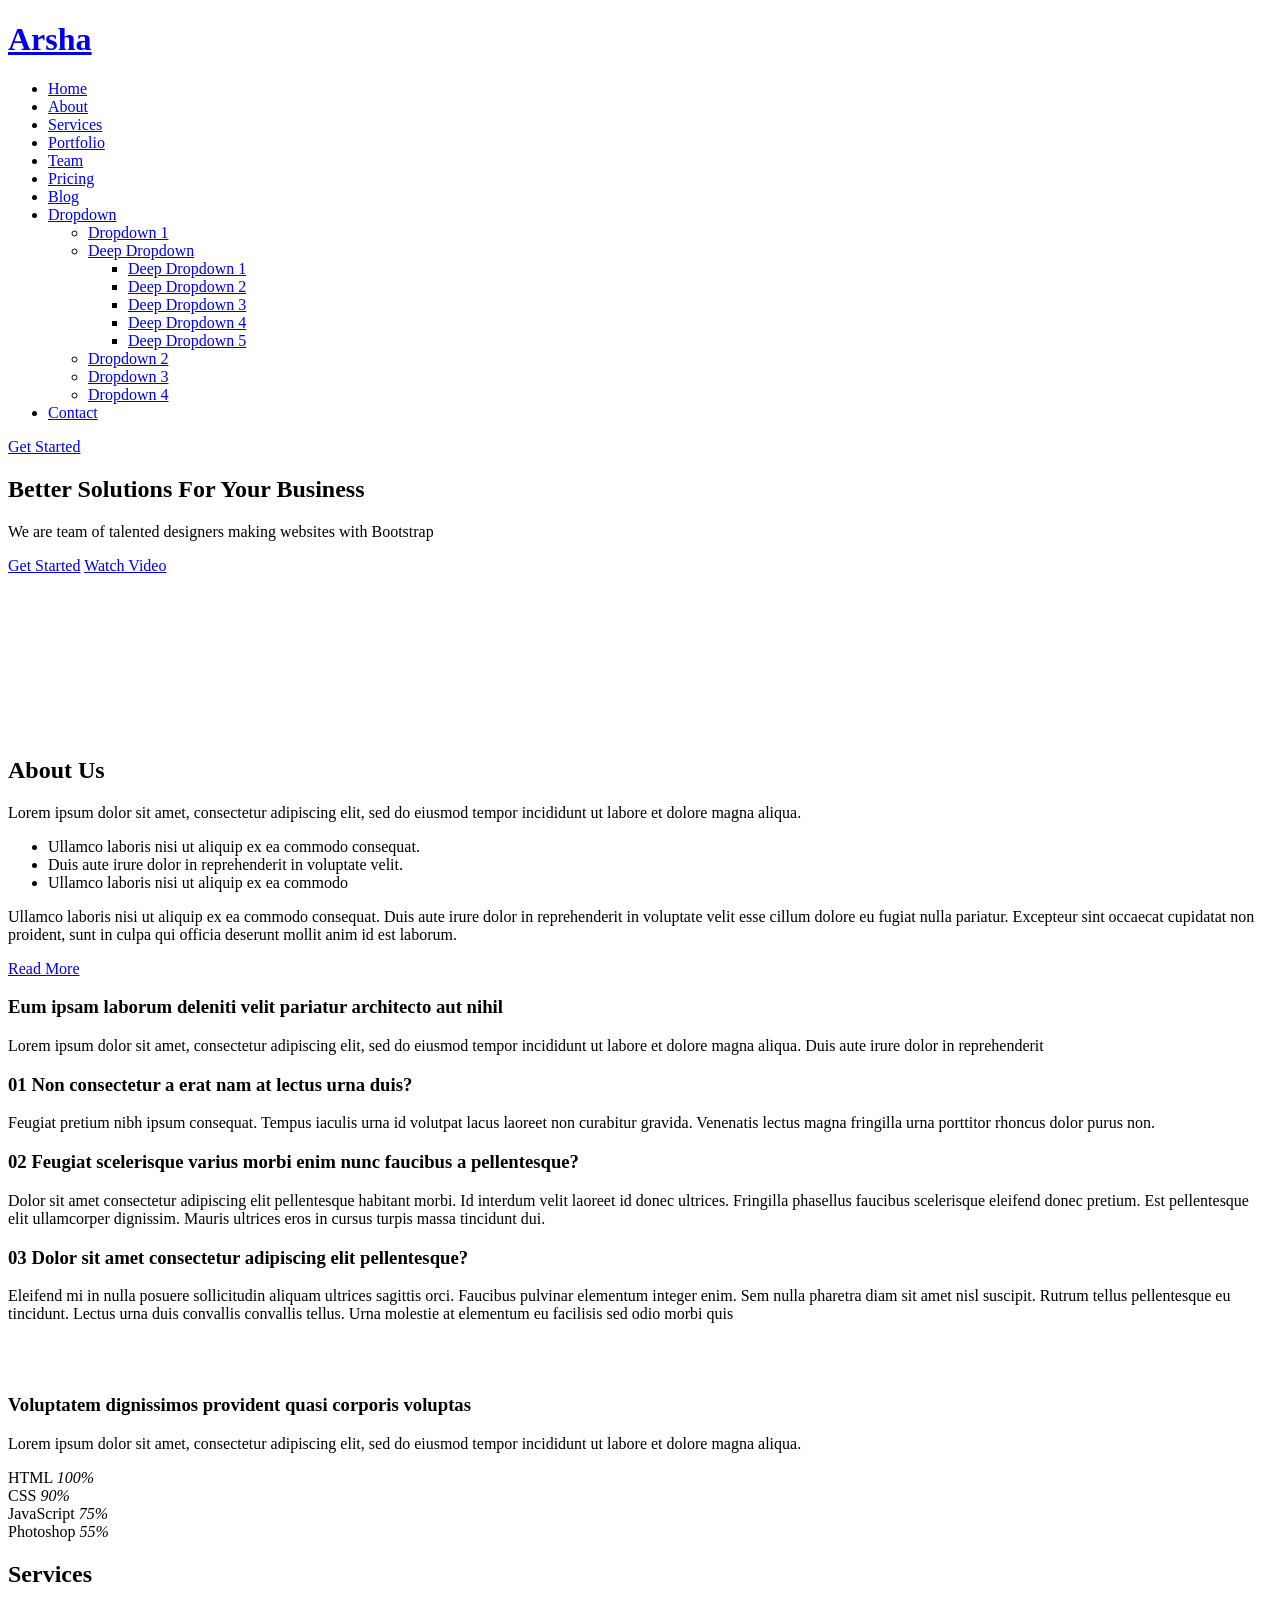
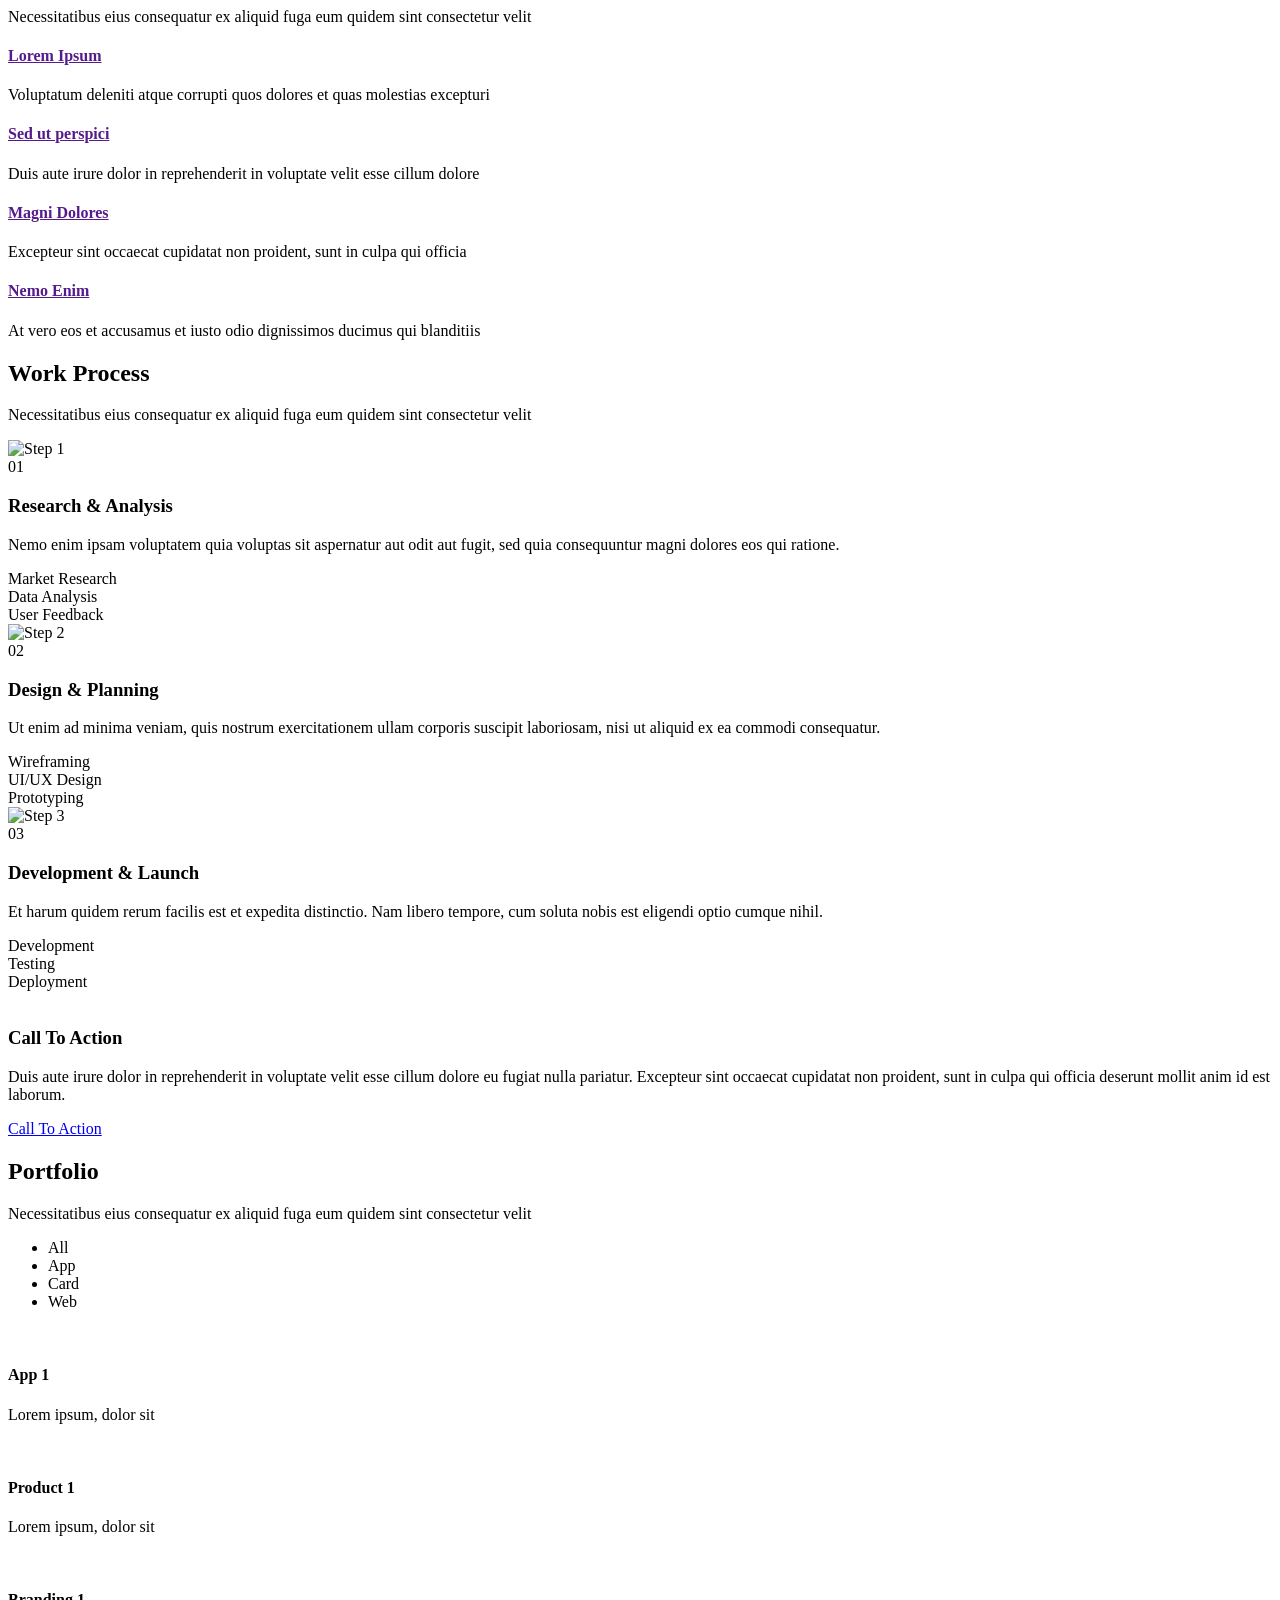
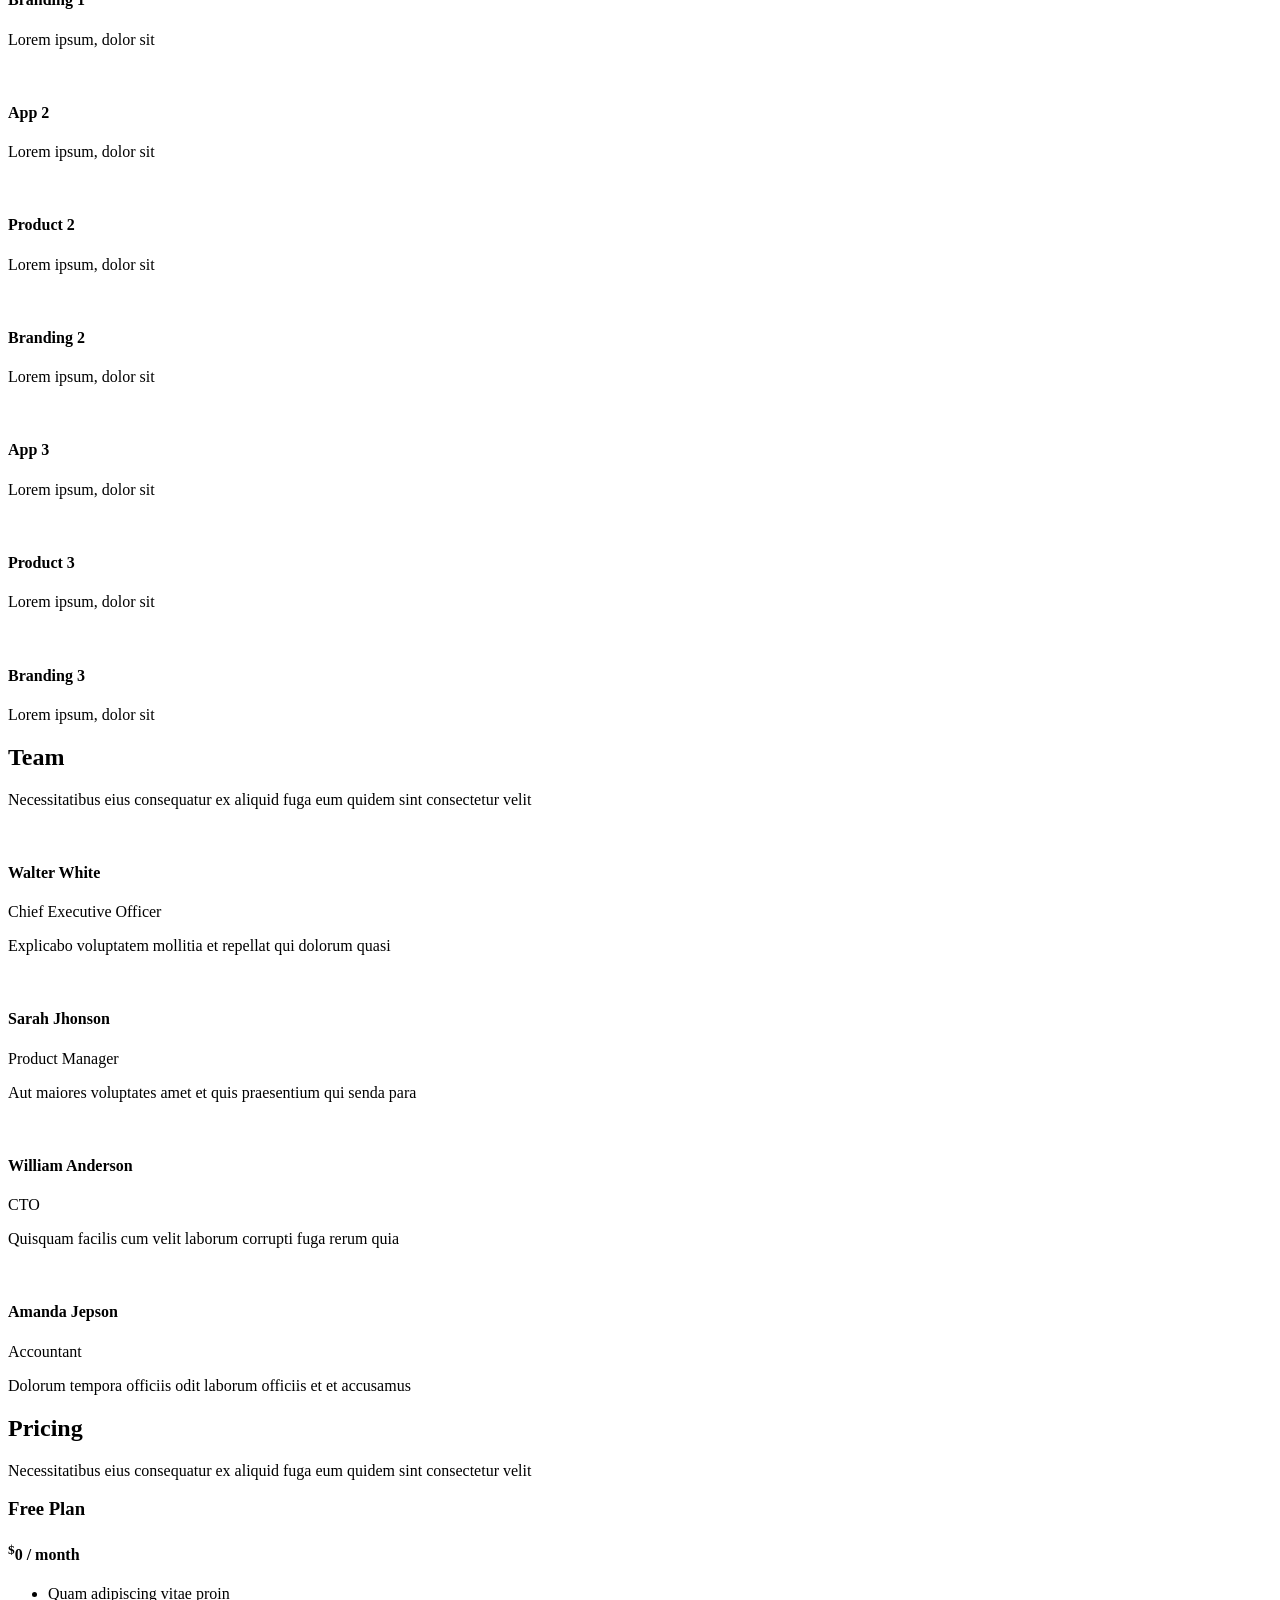
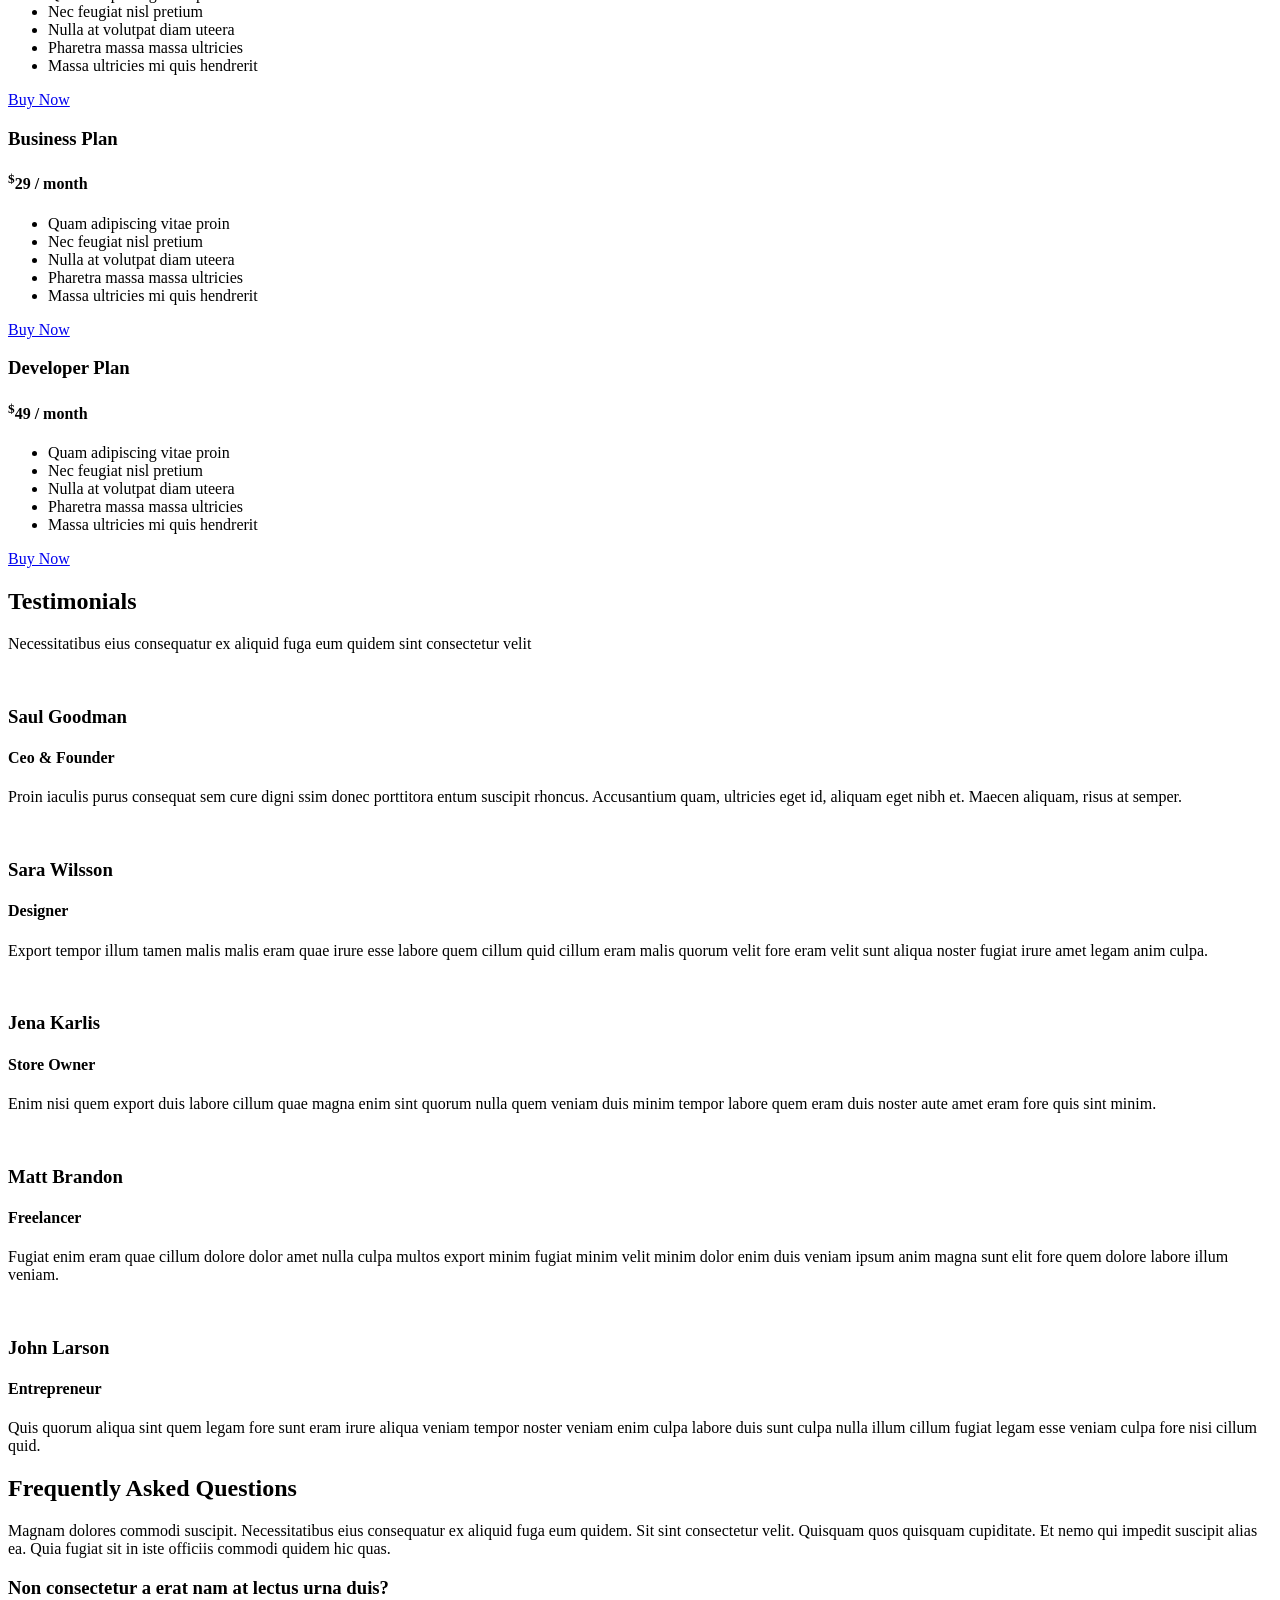
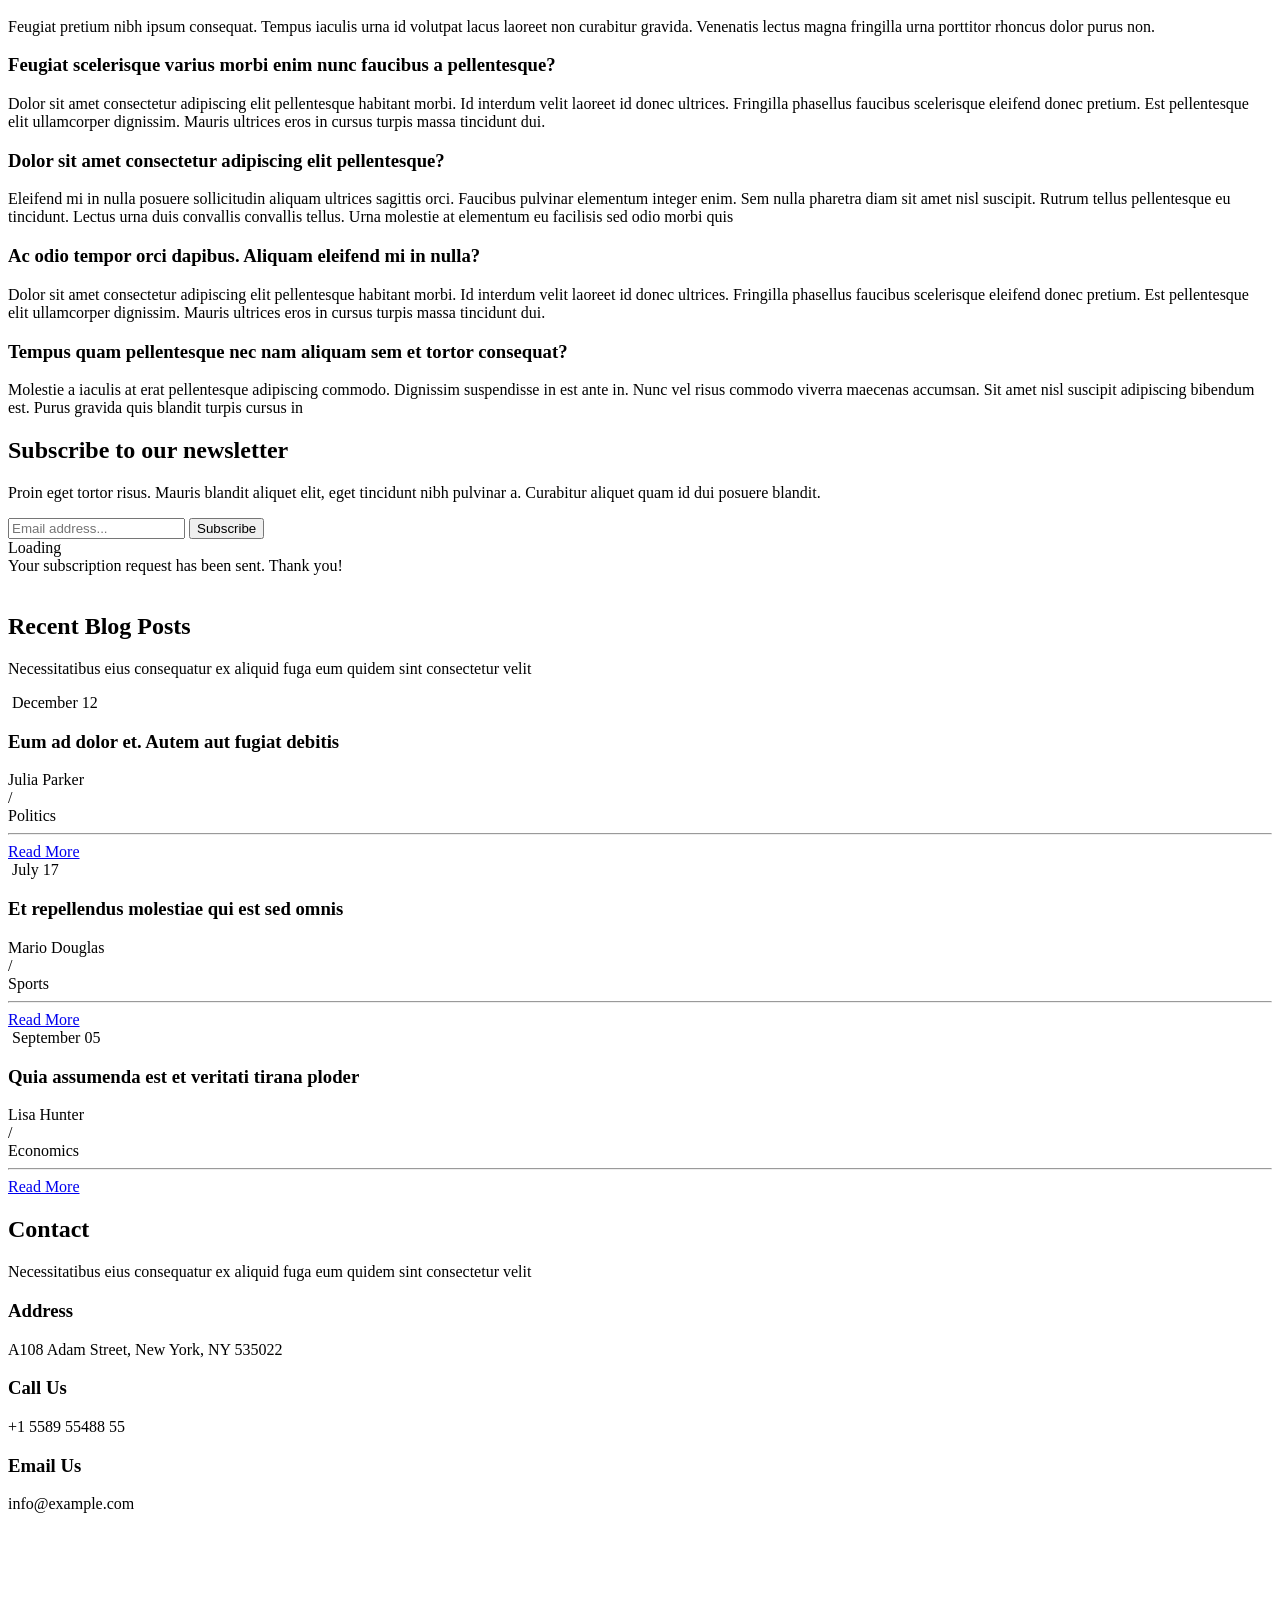
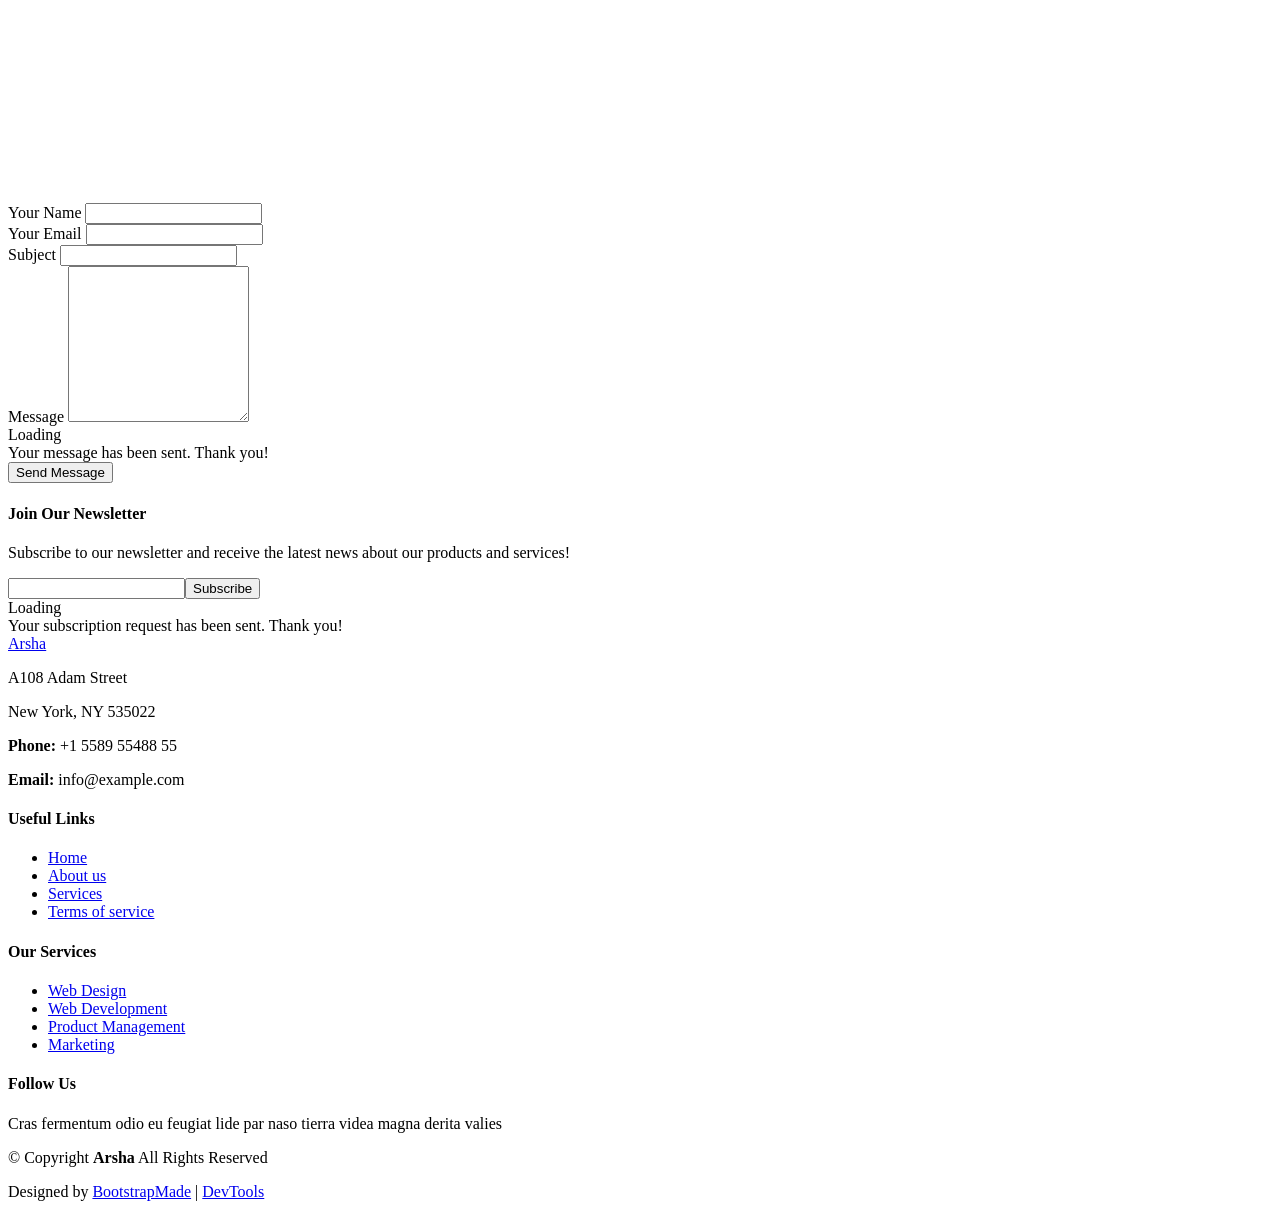
==== index.html @ 49eeafd0 "Add files via upload" ====
<!DOCTYPE html>
<html lang="en">

<head>
  <meta charset="utf-8">
  <meta content="width=device-width, initial-scale=1.0" name="viewport">
  <title>Index - Arsha Bootstrap Template</title>
  <meta name="description" content="">
  <meta name="keywords" content="">

  <!-- Favicons -->
  <link href="assets/img/favicon.png" rel="icon">
  <link href="assets/img/apple-touch-icon.png" rel="apple-touch-icon">

  <!-- Fonts -->
  <link href="https://fonts.googleapis.com" rel="preconnect">
  <link href="https://fonts.gstatic.com" rel="preconnect" crossorigin>
  <link href="https://fonts.googleapis.com/css2?family=Open+Sans:ital,wght@0,300;0,400;0,500;0,600;0,700;0,800;1,300;1,400;1,500;1,600;1,700;1,800&family=Poppins:ital,wght@0,100;0,200;0,300;0,400;0,500;0,600;0,700;0,800;0,900;1,100;1,200;1,300;1,400;1,500;1,600;1,700;1,800;1,900&family=Jost:ital,wght@0,100;0,200;0,300;0,400;0,500;0,600;0,700;0,800;0,900;1,100;1,200;1,300;1,400;1,500;1,600;1,700;1,800;1,900&display=swap" rel="stylesheet">

  <!-- Vendor CSS Files -->
  <link href="assets/vendor/bootstrap/css/bootstrap.min.css" rel="stylesheet">
  <link href="assets/vendor/bootstrap-icons/bootstrap-icons.css" rel="stylesheet">
  <link href="assets/vendor/aos/aos.css" rel="stylesheet">
  <link href="assets/vendor/glightbox/css/glightbox.min.css" rel="stylesheet">
  <link href="assets/vendor/swiper/swiper-bundle.min.css" rel="stylesheet">

  <!-- Main CSS File -->
  <link href="assets/css/main.css" rel="stylesheet">

  <!-- =======================================================
  * Template Name: Arsha
  * Template URL: https://bootstrapmade.com/arsha-free-bootstrap-html-template-corporate/
  * Updated: Feb 22 2025 with Bootstrap v5.3.3
  * Author: BootstrapMade.com
  * License: https://bootstrapmade.com/license/
  ======================================================== -->
</head>

<body class="index-page">

  <header id="header" class="header d-flex align-items-center fixed-top">
    <div class="container-fluid container-xl position-relative d-flex align-items-center">

      <a href="index.html" class="logo d-flex align-items-center me-auto">
        <!-- Uncomment the line below if you also wish to use an image logo -->
        <!-- <img src="assets/img/logo.webp" alt=""> -->
        <h1 class="sitename">Arsha</h1>
      </a>

      <nav id="navmenu" class="navmenu">
        <ul>
          <li><a href="#hero" class="active">Home</a></li>
          <li><a href="#about">About</a></li>
          <li><a href="#services">Services</a></li>
          <li><a href="#portfolio">Portfolio</a></li>
          <li><a href="#team">Team</a></li>
          <li><a href="#pricing">Pricing</a></li>
          <li><a href="blog.html">Blog</a></li>
          <li class="dropdown"><a href="#"><span>Dropdown</span> <i class="bi bi-chevron-down toggle-dropdown"></i></a>
            <ul>
              <li><a href="#">Dropdown 1</a></li>
              <li class="dropdown"><a href="#"><span>Deep Dropdown</span> <i class="bi bi-chevron-down toggle-dropdown"></i></a>
                <ul>
                  <li><a href="#">Deep Dropdown 1</a></li>
                  <li><a href="#">Deep Dropdown 2</a></li>
                  <li><a href="#">Deep Dropdown 3</a></li>
                  <li><a href="#">Deep Dropdown 4</a></li>
                  <li><a href="#">Deep Dropdown 5</a></li>
                </ul>
              </li>
              <li><a href="#">Dropdown 2</a></li>
              <li><a href="#">Dropdown 3</a></li>
              <li><a href="#">Dropdown 4</a></li>
            </ul>
          </li>
          <li><a href="#contact">Contact</a></li>
        </ul>
        <i class="mobile-nav-toggle d-xl-none bi bi-list"></i>
      </nav>

      <a class="btn-getstarted" href="#about">Get Started</a>

    </div>
  </header>

  <main class="main">

    <!-- Hero Section -->
    <section id="hero" class="hero section dark-background">

      <div class="container">
        <div class="row gy-4">
          <div class="col-lg-6 order-2 order-lg-1 d-flex flex-column justify-content-center" data-aos="zoom-out">
            <h1>Better Solutions For Your Business</h1>
            <p>We are team of talented designers making websites with Bootstrap</p>
            <div class="d-flex">
              <a href="#about" class="btn-get-started">Get Started</a>
              <a href="https://www.youtube.com/watch?v=Y7f98aduVJ8" class="glightbox btn-watch-video d-flex align-items-center"><i class="bi bi-play-circle"></i><span>Watch Video</span></a>
            </div>
          </div>
          <div class="col-lg-6 order-1 order-lg-2 hero-img" data-aos="zoom-out" data-aos-delay="200">
            <img src="assets/img/hero-img.png" class="img-fluid animated" alt="">
          </div>
        </div>
      </div>

    </section><!-- /Hero Section -->

    <!-- Clients Section -->
    <section id="clients" class="clients section light-background">

      <div class="container" data-aos="zoom-in">

        <div class="swiper init-swiper">
          <script type="application/json" class="swiper-config">
            {
              "loop": true,
              "speed": 600,
              "autoplay": {
                "delay": 5000
              },
              "slidesPerView": "auto",
              "pagination": {
                "el": ".swiper-pagination",
                "type": "bullets",
                "clickable": true
              },
              "breakpoints": {
                "320": {
                  "slidesPerView": 2,
                  "spaceBetween": 40
                },
                "480": {
                  "slidesPerView": 3,
                  "spaceBetween": 60
                },
                "640": {
                  "slidesPerView": 4,
                  "spaceBetween": 80
                },
                "992": {
                  "slidesPerView": 5,
                  "spaceBetween": 120
                },
                "1200": {
                  "slidesPerView": 6,
                  "spaceBetween": 120
                }
              }
            }
          </script>
          <div class="swiper-wrapper align-items-center">
            <div class="swiper-slide"><img src="assets/img/clients/clients-1.webp" class="img-fluid" alt=""></div>
            <div class="swiper-slide"><img src="assets/img/clients/clients-2.webp" class="img-fluid" alt=""></div>
            <div class="swiper-slide"><img src="assets/img/clients/clients-3.webp" class="img-fluid" alt=""></div>
            <div class="swiper-slide"><img src="assets/img/clients/clients-4.webp" class="img-fluid" alt=""></div>
            <div class="swiper-slide"><img src="assets/img/clients/clients-5.webp" class="img-fluid" alt=""></div>
            <div class="swiper-slide"><img src="assets/img/clients/clients-6.webp" class="img-fluid" alt=""></div>
            <div class="swiper-slide"><img src="assets/img/clients/clients-7.webp" class="img-fluid" alt=""></div>
            <div class="swiper-slide"><img src="assets/img/clients/clients-8.webp" class="img-fluid" alt=""></div>
          </div>
        </div>

      </div>

    </section><!-- /Clients Section -->

    <!-- About Section -->
    <section id="about" class="about section">

      <!-- Section Title -->
      <div class="container section-title" data-aos="fade-up">
        <h2>About Us</h2>
      </div><!-- End Section Title -->

      <div class="container">

        <div class="row gy-4">

          <div class="col-lg-6 content" data-aos="fade-up" data-aos-delay="100">
            <p>
              Lorem ipsum dolor sit amet, consectetur adipiscing elit, sed do eiusmod tempor incididunt ut labore et dolore
              magna aliqua.
            </p>
            <ul>
              <li><i class="bi bi-check2-circle"></i> <span>Ullamco laboris nisi ut aliquip ex ea commodo consequat.</span></li>
              <li><i class="bi bi-check2-circle"></i> <span>Duis aute irure dolor in reprehenderit in voluptate velit.</span></li>
              <li><i class="bi bi-check2-circle"></i> <span>Ullamco laboris nisi ut aliquip ex ea commodo</span></li>
            </ul>
          </div>

          <div class="col-lg-6" data-aos="fade-up" data-aos-delay="200">
            <p>Ullamco laboris nisi ut aliquip ex ea commodo consequat. Duis aute irure dolor in reprehenderit in voluptate velit esse cillum dolore eu fugiat nulla pariatur. Excepteur sint occaecat cupidatat non proident, sunt in culpa qui officia deserunt mollit anim id est laborum. </p>
            <a href="#" class="read-more"><span>Read More</span><i class="bi bi-arrow-right"></i></a>
          </div>

        </div>

      </div>

    </section><!-- /About Section -->

    <!-- Why Us Section -->
    <section id="why-us" class="section why-us light-background" data-builder="section">

      <div class="container-fluid">

        <div class="row gy-4">

          <div class="col-lg-7 d-flex flex-column justify-content-center order-2 order-lg-1">

            <div class="content px-xl-5" data-aos="fade-up" data-aos-delay="100">
              <h3><span>Eum ipsam laborum deleniti </span><strong>velit pariatur architecto aut nihil</strong></h3>
              <p>
                Lorem ipsum dolor sit amet, consectetur adipiscing elit, sed do eiusmod tempor incididunt ut labore et dolore magna aliqua. Duis aute irure dolor in reprehenderit
              </p>
            </div>

            <div class="faq-container px-xl-5" data-aos="fade-up" data-aos-delay="200">

              <div class="faq-item faq-active">

                <h3><span>01</span> Non consectetur a erat nam at lectus urna duis?</h3>
                <div class="faq-content">
                  <p>Feugiat pretium nibh ipsum consequat. Tempus iaculis urna id volutpat lacus laoreet non curabitur gravida. Venenatis lectus magna fringilla urna porttitor rhoncus dolor purus non.</p>
                </div>
                <i class="faq-toggle bi bi-chevron-right"></i>
              </div><!-- End Faq item-->

              <div class="faq-item">
                <h3><span>02</span> Feugiat scelerisque varius morbi enim nunc faucibus a pellentesque?</h3>
                <div class="faq-content">
                  <p>Dolor sit amet consectetur adipiscing elit pellentesque habitant morbi. Id interdum velit laoreet id donec ultrices. Fringilla phasellus faucibus scelerisque eleifend donec pretium. Est pellentesque elit ullamcorper dignissim. Mauris ultrices eros in cursus turpis massa tincidunt dui.</p>
                </div>
                <i class="faq-toggle bi bi-chevron-right"></i>
              </div><!-- End Faq item-->

              <div class="faq-item">
                <h3><span>03</span> Dolor sit amet consectetur adipiscing elit pellentesque?</h3>
                <div class="faq-content">
                  <p>Eleifend mi in nulla posuere sollicitudin aliquam ultrices sagittis orci. Faucibus pulvinar elementum integer enim. Sem nulla pharetra diam sit amet nisl suscipit. Rutrum tellus pellentesque eu tincidunt. Lectus urna duis convallis convallis tellus. Urna molestie at elementum eu facilisis sed odio morbi quis</p>
                </div>
                <i class="faq-toggle bi bi-chevron-right"></i>
              </div><!-- End Faq item-->

            </div>

          </div>

          <div class="col-lg-5 order-1 order-lg-2 why-us-img">
            <img src="assets/img/why-us.png" class="img-fluid" alt="" data-aos="zoom-in" data-aos-delay="100">
          </div>
        </div>

      </div>

    </section><!-- /Why Us Section -->

    <!-- Skills Section -->
    <section id="skills" class="skills section">

      <div class="container" data-aos="fade-up" data-aos-delay="100">

        <div class="row">

          <div class="col-lg-6 d-flex align-items-center">
            <img src="assets/img/illustration/illustration-10.webp" class="img-fluid" alt="">
          </div>

          <div class="col-lg-6 pt-4 pt-lg-0 content">

            <h3>Voluptatem dignissimos provident quasi corporis voluptas</h3>
            <p class="fst-italic">
              Lorem ipsum dolor sit amet, consectetur adipiscing elit, sed do eiusmod tempor incididunt ut labore et dolore magna aliqua.
            </p>

            <div class="skills-content skills-animation">

              <div class="progress">
                <span class="skill"><span>HTML</span> <i class="val">100%</i></span>
                <div class="progress-bar-wrap">
                  <div class="progress-bar" role="progressbar" aria-valuenow="100" aria-valuemin="0" aria-valuemax="100"></div>
                </div>
              </div><!-- End Skills Item -->

              <div class="progress">
                <span class="skill"><span>CSS</span> <i class="val">90%</i></span>
                <div class="progress-bar-wrap">
                  <div class="progress-bar" role="progressbar" aria-valuenow="90" aria-valuemin="0" aria-valuemax="100"></div>
                </div>
              </div><!-- End Skills Item -->

              <div class="progress">
                <span class="skill"><span>JavaScript</span> <i class="val">75%</i></span>
                <div class="progress-bar-wrap">
                  <div class="progress-bar" role="progressbar" aria-valuenow="75" aria-valuemin="0" aria-valuemax="100"></div>
                </div>
              </div><!-- End Skills Item -->

              <div class="progress">
                <span class="skill"><span>Photoshop</span> <i class="val">55%</i></span>
                <div class="progress-bar-wrap">
                  <div class="progress-bar" role="progressbar" aria-valuenow="55" aria-valuemin="0" aria-valuemax="100"></div>
                </div>
              </div><!-- End Skills Item -->

            </div>

          </div>
        </div>

      </div>

    </section><!-- /Skills Section -->

    <!-- Services Section -->
    <section id="services" class="services section light-background">

      <!-- Section Title -->
      <div class="container section-title" data-aos="fade-up">
        <h2>Services</h2>
        <p>Necessitatibus eius consequatur ex aliquid fuga eum quidem sint consectetur velit</p>
      </div><!-- End Section Title -->

      <div class="container">

        <div class="row gy-4">

          <div class="col-xl-3 col-md-6 d-flex" data-aos="fade-up" data-aos-delay="100">
            <div class="service-item position-relative">
              <div class="icon"><i class="bi bi-activity icon"></i></div>
              <h4><a href="" class="stretched-link">Lorem Ipsum</a></h4>
              <p>Voluptatum deleniti atque corrupti quos dolores et quas molestias excepturi</p>
            </div>
          </div><!-- End Service Item -->

          <div class="col-xl-3 col-md-6 d-flex" data-aos="fade-up" data-aos-delay="200">
            <div class="service-item position-relative">
              <div class="icon"><i class="bi bi-bounding-box-circles icon"></i></div>
              <h4><a href="" class="stretched-link">Sed ut perspici</a></h4>
              <p>Duis aute irure dolor in reprehenderit in voluptate velit esse cillum dolore</p>
            </div>
          </div><!-- End Service Item -->

          <div class="col-xl-3 col-md-6 d-flex" data-aos="fade-up" data-aos-delay="300">
            <div class="service-item position-relative">
              <div class="icon"><i class="bi bi-calendar4-week icon"></i></div>
              <h4><a href="" class="stretched-link">Magni Dolores</a></h4>
              <p>Excepteur sint occaecat cupidatat non proident, sunt in culpa qui officia</p>
            </div>
          </div><!-- End Service Item -->

          <div class="col-xl-3 col-md-6 d-flex" data-aos="fade-up" data-aos-delay="400">
            <div class="service-item position-relative">
              <div class="icon"><i class="bi bi-broadcast icon"></i></div>
              <h4><a href="" class="stretched-link">Nemo Enim</a></h4>
              <p>At vero eos et accusamus et iusto odio dignissimos ducimus qui blanditiis</p>
            </div>
          </div><!-- End Service Item -->

        </div>

      </div>

    </section><!-- /Services Section -->

    <!-- Work Process Section -->
    <section id="work-process" class="work-process section">

      <!-- Section Title -->
      <div class="container section-title" data-aos="fade-up">
        <h2>Work Process</h2>
        <p>Necessitatibus eius consequatur ex aliquid fuga eum quidem sint consectetur velit</p>
      </div><!-- End Section Title -->

      <div class="container" data-aos="fade-up" data-aos-delay="100">

        <div class="row gy-5">

          <div class="col-lg-4" data-aos="fade-up" data-aos-delay="200">
            <div class="steps-item">
              <div class="steps-image">
                <img src="assets/img/steps/steps-1.webp" alt="Step 1" class="img-fluid" loading="lazy">
              </div>
              <div class="steps-content">
                <div class="steps-number">01</div>
                <h3>Research &amp; Analysis</h3>
                <p>Nemo enim ipsam voluptatem quia voluptas sit aspernatur aut odit aut fugit, sed quia consequuntur magni dolores eos qui ratione.</p>
                <div class="steps-features">
                  <div class="feature-item">
                    <i class="bi bi-check-circle"></i>
                    <span>Market Research</span>
                  </div>
                  <div class="feature-item">
                    <i class="bi bi-check-circle"></i>
                    <span>Data Analysis</span>
                  </div>
                  <div class="feature-item">
                    <i class="bi bi-check-circle"></i>
                    <span>User Feedback</span>
                  </div>
                </div>
              </div>
            </div><!-- End Steps Item -->
          </div>

          <div class="col-lg-4" data-aos="fade-up" data-aos-delay="300">
            <div class="steps-item">
              <div class="steps-image">
                <img src="assets/img/steps/steps-2.webp" alt="Step 2" class="img-fluid" loading="lazy">
              </div>
              <div class="steps-content">
                <div class="steps-number">02</div>
                <h3>Design &amp; Planning</h3>
                <p>Ut enim ad minima veniam, quis nostrum exercitationem ullam corporis suscipit laboriosam, nisi ut aliquid ex ea commodi consequatur.</p>
                <div class="steps-features">
                  <div class="feature-item">
                    <i class="bi bi-check-circle"></i>
                    <span>Wireframing</span>
                  </div>
                  <div class="feature-item">
                    <i class="bi bi-check-circle"></i>
                    <span>UI/UX Design</span>
                  </div>
                  <div class="feature-item">
                    <i class="bi bi-check-circle"></i>
                    <span>Prototyping</span>
                  </div>
                </div>
              </div>
            </div><!-- End Steps Item -->
          </div>

          <div class="col-lg-4" data-aos="fade-up" data-aos-delay="400">
            <div class="steps-item">
              <div class="steps-image">
                <img src="assets/img/steps/steps-3.webp" alt="Step 3" class="img-fluid" loading="lazy">
              </div>
              <div class="steps-content">
                <div class="steps-number">03</div>
                <h3>Development &amp; Launch</h3>
                <p>Et harum quidem rerum facilis est et expedita distinctio. Nam libero tempore, cum soluta nobis est eligendi optio cumque nihil.</p>
                <div class="steps-features">
                  <div class="feature-item">
                    <i class="bi bi-check-circle"></i>
                    <span>Development</span>
                  </div>
                  <div class="feature-item">
                    <i class="bi bi-check-circle"></i>
                    <span>Testing</span>
                  </div>
                  <div class="feature-item">
                    <i class="bi bi-check-circle"></i>
                    <span>Deployment</span>
                  </div>
                </div>
              </div>
            </div><!-- End Steps Item -->
          </div>

        </div>

      </div>

    </section><!-- /Work Process Section -->

    <!-- Call To Action Section -->
    <section id="call-to-action" class="call-to-action section dark-background">

      <img src="assets/img/bg/bg-8.webp" alt="">

      <div class="container">

        <div class="row" data-aos="zoom-in" data-aos-delay="100">
          <div class="col-xl-9 text-center text-xl-start">
            <h3>Call To Action</h3>
            <p>Duis aute irure dolor in reprehenderit in voluptate velit esse cillum dolore eu fugiat nulla pariatur. Excepteur sint occaecat cupidatat non proident, sunt in culpa qui officia deserunt mollit anim id est laborum.</p>
          </div>
          <div class="col-xl-3 cta-btn-container text-center">
            <a class="cta-btn align-middle" href="#">Call To Action</a>
          </div>
        </div>

      </div>

    </section><!-- /Call To Action Section -->

    <!-- Portfolio Section -->
    <section id="portfolio" class="portfolio section">

      <!-- Section Title -->
      <div class="container section-title" data-aos="fade-up">
        <h2>Portfolio</h2>
        <p>Necessitatibus eius consequatur ex aliquid fuga eum quidem sint consectetur velit</p>
      </div><!-- End Section Title -->

      <div class="container">

        <div class="isotope-layout" data-default-filter="*" data-layout="masonry" data-sort="original-order">

          <ul class="portfolio-filters isotope-filters" data-aos="fade-up" data-aos-delay="100">
            <li data-filter="*" class="filter-active">All</li>
            <li data-filter=".filter-app">App</li>
            <li data-filter=".filter-product">Card</li>
            <li data-filter=".filter-branding">Web</li>
          </ul><!-- End Portfolio Filters -->

          <div class="row gy-4 isotope-container" data-aos="fade-up" data-aos-delay="200">

            <div class="col-lg-4 col-md-6 portfolio-item isotope-item filter-app">
              <img src="assets/img/portfolio/portfolio-portrait-1.webp" class="img-fluid" alt="">
              <div class="portfolio-info">
                <h4>App 1</h4>
                <p>Lorem ipsum, dolor sit</p>
                <a href="assets/img/portfolio/portfolio-portrait-1.webp" title="App 1" data-gallery="portfolio-gallery-app" class="glightbox preview-link"><i class="bi bi-zoom-in"></i></a>
                <a href="portfolio-details.html" title="More Details" class="details-link"><i class="bi bi-link-45deg"></i></a>
              </div>
            </div><!-- End Portfolio Item -->

            <div class="col-lg-4 col-md-6 portfolio-item isotope-item filter-product">
              <img src="assets/img/portfolio/portfolio-1.webp" class="img-fluid" alt="">
              <div class="portfolio-info">
                <h4>Product 1</h4>
                <p>Lorem ipsum, dolor sit</p>
                <a href="assets/img/portfolio/portfolio-1.webp" title="Product 1" data-gallery="portfolio-gallery-product" class="glightbox preview-link"><i class="bi bi-zoom-in"></i></a>
                <a href="portfolio-details.html" title="More Details" class="details-link"><i class="bi bi-link-45deg"></i></a>
              </div>
            </div><!-- End Portfolio Item -->

            <div class="col-lg-4 col-md-6 portfolio-item isotope-item filter-branding">
              <img src="assets/img/portfolio/portfolio-3.webp" class="img-fluid" alt="">
              <div class="portfolio-info">
                <h4>Branding 1</h4>
                <p>Lorem ipsum, dolor sit</p>
                <a href="assets/img/portfolio/portfolio-3.webp" title="Branding 1" data-gallery="portfolio-gallery-branding" class="glightbox preview-link"><i class="bi bi-zoom-in"></i></a>
                <a href="portfolio-details.html" title="More Details" class="details-link"><i class="bi bi-link-45deg"></i></a>
              </div>
            </div><!-- End Portfolio Item -->

            <div class="col-lg-4 col-md-6 portfolio-item isotope-item filter-app">
              <img src="assets/img/portfolio/portfolio-4.webp" class="img-fluid" alt="">
              <div class="portfolio-info">
                <h4>App 2</h4>
                <p>Lorem ipsum, dolor sit</p>
                <a href="assets/img/portfolio/portfolio-4.webp" title="App 2" data-gallery="portfolio-gallery-app" class="glightbox preview-link"><i class="bi bi-zoom-in"></i></a>
                <a href="portfolio-details.html" title="More Details" class="details-link"><i class="bi bi-link-45deg"></i></a>
              </div>
            </div><!-- End Portfolio Item -->

            <div class="col-lg-4 col-md-6 portfolio-item isotope-item filter-product">
              <img src="assets/img/portfolio/portfolio-portrait-2.webp" class="img-fluid" alt="">
              <div class="portfolio-info">
                <h4>Product 2</h4>
                <p>Lorem ipsum, dolor sit</p>
                <a href="assets/img/portfolio/portfolio-portrait-2.webp" title="Product 2" data-gallery="portfolio-gallery-product" class="glightbox preview-link"><i class="bi bi-zoom-in"></i></a>
                <a href="portfolio-details.html" title="More Details" class="details-link"><i class="bi bi-link-45deg"></i></a>
              </div>
            </div><!-- End Portfolio Item -->

            <div class="col-lg-4 col-md-6 portfolio-item isotope-item filter-branding">
              <img src="assets/img/portfolio/portfolio-portrait-3.webp" class="img-fluid" alt="">
              <div class="portfolio-info">
                <h4>Branding 2</h4>
                <p>Lorem ipsum, dolor sit</p>
                <a href="assets/img/portfolio/portfolio-portrait-3.webp" title="Branding 2" data-gallery="portfolio-gallery-branding" class="glightbox preview-link"><i class="bi bi-zoom-in"></i></a>
                <a href="portfolio-details.html" title="More Details" class="details-link"><i class="bi bi-link-45deg"></i></a>
              </div>
            </div><!-- End Portfolio Item -->

            <div class="col-lg-4 col-md-6 portfolio-item isotope-item filter-app">
              <img src="assets/img/portfolio/portfolio-7.webp" class="img-fluid" alt="">
              <div class="portfolio-info">
                <h4>App 3</h4>
                <p>Lorem ipsum, dolor sit</p>
                <a href="assets/img/portfolio/portfolio-7.webp" title="App 3" data-gallery="portfolio-gallery-app" class="glightbox preview-link"><i class="bi bi-zoom-in"></i></a>
                <a href="portfolio-details.html" title="More Details" class="details-link"><i class="bi bi-link-45deg"></i></a>
              </div>
            </div><!-- End Portfolio Item -->

            <div class="col-lg-4 col-md-6 portfolio-item isotope-item filter-product">
              <img src="assets/img/portfolio/portfolio-8.webp" class="img-fluid" alt="">
              <div class="portfolio-info">
                <h4>Product 3</h4>
                <p>Lorem ipsum, dolor sit</p>
                <a href="assets/img/portfolio/portfolio-8.webp" title="Product 3" data-gallery="portfolio-gallery-product" class="glightbox preview-link"><i class="bi bi-zoom-in"></i></a>
                <a href="portfolio-details.html" title="More Details" class="details-link"><i class="bi bi-link-45deg"></i></a>
              </div>
            </div><!-- End Portfolio Item -->

            <div class="col-lg-4 col-md-6 portfolio-item isotope-item filter-branding">
              <img src="assets/img/portfolio/portfolio-9.webp" class="img-fluid" alt="">
              <div class="portfolio-info">
                <h4>Branding 3</h4>
                <p>Lorem ipsum, dolor sit</p>
                <a href="assets/img/portfolio/portfolio-9.webp" title="Branding 2" data-gallery="portfolio-gallery-branding" class="glightbox preview-link"><i class="bi bi-zoom-in"></i></a>
                <a href="portfolio-details.html" title="More Details" class="details-link"><i class="bi bi-link-45deg"></i></a>
              </div>
            </div><!-- End Portfolio Item -->

          </div><!-- End Portfolio Container -->

        </div>

      </div>

    </section><!-- /Portfolio Section -->

    <!-- Team Section -->
    <section id="team" class="team section">

      <!-- Section Title -->
      <div class="container section-title" data-aos="fade-up">
        <h2>Team</h2>
        <p>Necessitatibus eius consequatur ex aliquid fuga eum quidem sint consectetur velit</p>
      </div><!-- End Section Title -->

      <div class="container">

        <div class="row gy-4">

          <div class="col-lg-6" data-aos="fade-up" data-aos-delay="100">
            <div class="team-member d-flex align-items-start">
              <div class="pic"><img src="assets/img/person/person-m-7.webp" class="img-fluid" alt=""></div>
              <div class="member-info">
                <h4>Walter White</h4>
                <span>Chief Executive Officer</span>
                <p>Explicabo voluptatem mollitia et repellat qui dolorum quasi</p>
                <div class="social">
                  <a href=""><i class="bi bi-twitter-x"></i></a>
                  <a href=""><i class="bi bi-facebook"></i></a>
                  <a href=""><i class="bi bi-instagram"></i></a>
                  <a href=""> <i class="bi bi-linkedin"></i> </a>
                </div>
              </div>
            </div>
          </div><!-- End Team Member -->

          <div class="col-lg-6" data-aos="fade-up" data-aos-delay="200">
            <div class="team-member d-flex align-items-start">
              <div class="pic"><img src="assets/img/person/person-f-8.webp" class="img-fluid" alt=""></div>
              <div class="member-info">
                <h4>Sarah Jhonson</h4>
                <span>Product Manager</span>
                <p>Aut maiores voluptates amet et quis praesentium qui senda para</p>
                <div class="social">
                  <a href=""><i class="bi bi-twitter-x"></i></a>
                  <a href=""><i class="bi bi-facebook"></i></a>
                  <a href=""><i class="bi bi-instagram"></i></a>
                  <a href=""> <i class="bi bi-linkedin"></i> </a>
                </div>
              </div>
            </div>
          </div><!-- End Team Member -->

          <div class="col-lg-6" data-aos="fade-up" data-aos-delay="300">
            <div class="team-member d-flex align-items-start">
              <div class="pic"><img src="assets/img/person/person-m-6.webp" class="img-fluid" alt=""></div>
              <div class="member-info">
                <h4>William Anderson</h4>
                <span>CTO</span>
                <p>Quisquam facilis cum velit laborum corrupti fuga rerum quia</p>
                <div class="social">
                  <a href=""><i class="bi bi-twitter-x"></i></a>
                  <a href=""><i class="bi bi-facebook"></i></a>
                  <a href=""><i class="bi bi-instagram"></i></a>
                  <a href=""> <i class="bi bi-linkedin"></i> </a>
                </div>
              </div>
            </div>
          </div><!-- End Team Member -->

          <div class="col-lg-6" data-aos="fade-up" data-aos-delay="400">
            <div class="team-member d-flex align-items-start">
              <div class="pic"><img src="assets/img/person/person-f-4.webp" class="img-fluid" alt=""></div>
              <div class="member-info">
                <h4>Amanda Jepson</h4>
                <span>Accountant</span>
                <p>Dolorum tempora officiis odit laborum officiis et et accusamus</p>
                <div class="social">
                  <a href=""><i class="bi bi-twitter-x"></i></a>
                  <a href=""><i class="bi bi-facebook"></i></a>
                  <a href=""><i class="bi bi-instagram"></i></a>
                  <a href=""> <i class="bi bi-linkedin"></i> </a>
                </div>
              </div>
            </div>
          </div><!-- End Team Member -->

        </div>

      </div>

    </section><!-- /Team Section -->

    <!-- Pricing Section -->
    <section id="pricing" class="pricing section light-background">

      <!-- Section Title -->
      <div class="container section-title" data-aos="fade-up">
        <h2>Pricing</h2>
        <p>Necessitatibus eius consequatur ex aliquid fuga eum quidem sint consectetur velit</p>
      </div><!-- End Section Title -->

      <div class="container">

        <div class="row gy-4">

          <div class="col-lg-4" data-aos="zoom-in" data-aos-delay="100">
            <div class="pricing-item">
              <h3>Free Plan</h3>
              <h4><sup>$</sup>0<span> / month</span></h4>
              <ul>
                <li><i class="bi bi-check"></i> <span>Quam adipiscing vitae proin</span></li>
                <li><i class="bi bi-check"></i> <span>Nec feugiat nisl pretium</span></li>
                <li><i class="bi bi-check"></i> <span>Nulla at volutpat diam uteera</span></li>
                <li class="na"><i class="bi bi-x"></i> <span>Pharetra massa massa ultricies</span></li>
                <li class="na"><i class="bi bi-x"></i> <span>Massa ultricies mi quis hendrerit</span></li>
              </ul>
              <a href="#" class="buy-btn">Buy Now</a>
            </div>
          </div><!-- End Pricing Item -->

          <div class="col-lg-4" data-aos="zoom-in" data-aos-delay="200">
            <div class="pricing-item featured">
              <h3>Business Plan</h3>
              <h4><sup>$</sup>29<span> / month</span></h4>
              <ul>
                <li><i class="bi bi-check"></i> <span>Quam adipiscing vitae proin</span></li>
                <li><i class="bi bi-check"></i> <span>Nec feugiat nisl pretium</span></li>
                <li><i class="bi bi-check"></i> <span>Nulla at volutpat diam uteera</span></li>
                <li><i class="bi bi-check"></i> <span>Pharetra massa massa ultricies</span></li>
                <li><i class="bi bi-check"></i> <span>Massa ultricies mi quis hendrerit</span></li>
              </ul>
              <a href="#" class="buy-btn">Buy Now</a>
            </div>
          </div><!-- End Pricing Item -->

          <div class="col-lg-4" data-aos="zoom-in" data-aos-delay="300">
            <div class="pricing-item">
              <h3>Developer Plan</h3>
              <h4><sup>$</sup>49<span> / month</span></h4>
              <ul>
                <li><i class="bi bi-check"></i> <span>Quam adipiscing vitae proin</span></li>
                <li><i class="bi bi-check"></i> <span>Nec feugiat nisl pretium</span></li>
                <li><i class="bi bi-check"></i> <span>Nulla at volutpat diam uteera</span></li>
                <li><i class="bi bi-check"></i> <span>Pharetra massa massa ultricies</span></li>
                <li><i class="bi bi-check"></i> <span>Massa ultricies mi quis hendrerit</span></li>
              </ul>
              <a href="#" class="buy-btn">Buy Now</a>
            </div>
          </div><!-- End Pricing Item -->

        </div>

      </div>

    </section><!-- /Pricing Section -->

    <!-- Testimonials Section -->
    <section id="testimonials" class="testimonials section">

      <!-- Section Title -->
      <div class="container section-title" data-aos="fade-up">
        <h2>Testimonials</h2>
        <p>Necessitatibus eius consequatur ex aliquid fuga eum quidem sint consectetur velit</p>
      </div><!-- End Section Title -->

      <div class="container" data-aos="fade-up" data-aos-delay="100">

        <div class="swiper init-swiper">
          <script type="application/json" class="swiper-config">
            {
              "loop": true,
              "speed": 600,
              "autoplay": {
                "delay": 5000
              },
              "slidesPerView": "auto",
              "pagination": {
                "el": ".swiper-pagination",
                "type": "bullets",
                "clickable": true
              }
            }
          </script>
          <div class="swiper-wrapper">

            <div class="swiper-slide">
              <div class="testimonial-item">
                <img src="assets/img/person/person-m-9.webp" class="testimonial-img" alt="">
                <h3>Saul Goodman</h3>
                <h4>Ceo &amp; Founder</h4>
                <div class="stars">
                  <i class="bi bi-star-fill"></i><i class="bi bi-star-fill"></i><i class="bi bi-star-fill"></i><i class="bi bi-star-fill"></i><i class="bi bi-star-fill"></i>
                </div>
                <p>
                  <i class="bi bi-quote quote-icon-left"></i>
                  <span>Proin iaculis purus consequat sem cure digni ssim donec porttitora entum suscipit rhoncus. Accusantium quam, ultricies eget id, aliquam eget nibh et. Maecen aliquam, risus at semper.</span>
                  <i class="bi bi-quote quote-icon-right"></i>
                </p>
              </div>
            </div><!-- End testimonial item -->

            <div class="swiper-slide">
              <div class="testimonial-item">
                <img src="assets/img/person/person-f-5.webp" class="testimonial-img" alt="">
                <h3>Sara Wilsson</h3>
                <h4>Designer</h4>
                <div class="stars">
                  <i class="bi bi-star-fill"></i><i class="bi bi-star-fill"></i><i class="bi bi-star-fill"></i><i class="bi bi-star-fill"></i><i class="bi bi-star-fill"></i>
                </div>
                <p>
                  <i class="bi bi-quote quote-icon-left"></i>
                  <span>Export tempor illum tamen malis malis eram quae irure esse labore quem cillum quid cillum eram malis quorum velit fore eram velit sunt aliqua noster fugiat irure amet legam anim culpa.</span>
                  <i class="bi bi-quote quote-icon-right"></i>
                </p>
              </div>
            </div><!-- End testimonial item -->

            <div class="swiper-slide">
              <div class="testimonial-item">
                <img src="assets/img/person/person-f-12.webp" class="testimonial-img" alt="">
                <h3>Jena Karlis</h3>
                <h4>Store Owner</h4>
                <div class="stars">
                  <i class="bi bi-star-fill"></i><i class="bi bi-star-fill"></i><i class="bi bi-star-fill"></i><i class="bi bi-star-fill"></i><i class="bi bi-star-fill"></i>
                </div>
                <p>
                  <i class="bi bi-quote quote-icon-left"></i>
                  <span>Enim nisi quem export duis labore cillum quae magna enim sint quorum nulla quem veniam duis minim tempor labore quem eram duis noster aute amet eram fore quis sint minim.</span>
                  <i class="bi bi-quote quote-icon-right"></i>
                </p>
              </div>
            </div><!-- End testimonial item -->

            <div class="swiper-slide">
              <div class="testimonial-item">
                <img src="assets/img/person/person-m-12.webp" class="testimonial-img" alt="">
                <h3>Matt Brandon</h3>
                <h4>Freelancer</h4>
                <div class="stars">
                  <i class="bi bi-star-fill"></i><i class="bi bi-star-fill"></i><i class="bi bi-star-fill"></i><i class="bi bi-star-fill"></i><i class="bi bi-star-fill"></i>
                </div>
                <p>
                  <i class="bi bi-quote quote-icon-left"></i>
                  <span>Fugiat enim eram quae cillum dolore dolor amet nulla culpa multos export minim fugiat minim velit minim dolor enim duis veniam ipsum anim magna sunt elit fore quem dolore labore illum veniam.</span>
                  <i class="bi bi-quote quote-icon-right"></i>
                </p>
              </div>
            </div><!-- End testimonial item -->

            <div class="swiper-slide">
              <div class="testimonial-item">
                <img src="assets/img/person/person-m-13.webp" class="testimonial-img" alt="">
                <h3>John Larson</h3>
                <h4>Entrepreneur</h4>
                <div class="stars">
                  <i class="bi bi-star-fill"></i><i class="bi bi-star-fill"></i><i class="bi bi-star-fill"></i><i class="bi bi-star-fill"></i><i class="bi bi-star-fill"></i>
                </div>
                <p>
                  <i class="bi bi-quote quote-icon-left"></i>
                  <span>Quis quorum aliqua sint quem legam fore sunt eram irure aliqua veniam tempor noster veniam enim culpa labore duis sunt culpa nulla illum cillum fugiat legam esse veniam culpa fore nisi cillum quid.</span>
                  <i class="bi bi-quote quote-icon-right"></i>
                </p>
              </div>
            </div><!-- End testimonial item -->

          </div>
          <div class="swiper-pagination"></div>
        </div>

      </div>

    </section><!-- /Testimonials Section -->

    <!-- Faq 2 Section -->
    <section id="faq-2" class="faq-2 section light-background">

      <!-- Section Title -->
      <div class="container section-title" data-aos="fade-up">
        <h2>Frequently Asked Questions</h2>
        <p>Magnam dolores commodi suscipit. Necessitatibus eius consequatur ex aliquid fuga eum quidem. Sit sint consectetur velit. Quisquam quos quisquam cupiditate. Et nemo qui impedit suscipit alias ea. Quia fugiat sit in iste officiis commodi quidem hic quas.</p>
      </div><!-- End Section Title -->

      <div class="container">

        <div class="row justify-content-center">

          <div class="col-lg-10">

            <div class="faq-container">

              <div class="faq-item faq-active" data-aos="fade-up" data-aos-delay="200">
                <i class="faq-icon bi bi-question-circle"></i>
                <h3>Non consectetur a erat nam at lectus urna duis?</h3>
                <div class="faq-content">
                  <p>Feugiat pretium nibh ipsum consequat. Tempus iaculis urna id volutpat lacus laoreet non curabitur gravida. Venenatis lectus magna fringilla urna porttitor rhoncus dolor purus non.</p>
                </div>
                <i class="faq-toggle bi bi-chevron-right"></i>
              </div><!-- End Faq item-->

              <div class="faq-item" data-aos="fade-up" data-aos-delay="300">
                <i class="faq-icon bi bi-question-circle"></i>
                <h3>Feugiat scelerisque varius morbi enim nunc faucibus a pellentesque?</h3>
                <div class="faq-content">
                  <p>Dolor sit amet consectetur adipiscing elit pellentesque habitant morbi. Id interdum velit laoreet id donec ultrices. Fringilla phasellus faucibus scelerisque eleifend donec pretium. Est pellentesque elit ullamcorper dignissim. Mauris ultrices eros in cursus turpis massa tincidunt dui.</p>
                </div>
                <i class="faq-toggle bi bi-chevron-right"></i>
              </div><!-- End Faq item-->

              <div class="faq-item" data-aos="fade-up" data-aos-delay="400">
                <i class="faq-icon bi bi-question-circle"></i>
                <h3>Dolor sit amet consectetur adipiscing elit pellentesque?</h3>
                <div class="faq-content">
                  <p>Eleifend mi in nulla posuere sollicitudin aliquam ultrices sagittis orci. Faucibus pulvinar elementum integer enim. Sem nulla pharetra diam sit amet nisl suscipit. Rutrum tellus pellentesque eu tincidunt. Lectus urna duis convallis convallis tellus. Urna molestie at elementum eu facilisis sed odio morbi quis</p>
                </div>
                <i class="faq-toggle bi bi-chevron-right"></i>
              </div><!-- End Faq item-->

              <div class="faq-item" data-aos="fade-up" data-aos-delay="500">
                <i class="faq-icon bi bi-question-circle"></i>
                <h3>Ac odio tempor orci dapibus. Aliquam eleifend mi in nulla?</h3>
                <div class="faq-content">
                  <p>Dolor sit amet consectetur adipiscing elit pellentesque habitant morbi. Id interdum velit laoreet id donec ultrices. Fringilla phasellus faucibus scelerisque eleifend donec pretium. Est pellentesque elit ullamcorper dignissim. Mauris ultrices eros in cursus turpis massa tincidunt dui.</p>
                </div>
                <i class="faq-toggle bi bi-chevron-right"></i>
              </div><!-- End Faq item-->

              <div class="faq-item" data-aos="fade-up" data-aos-delay="600">
                <i class="faq-icon bi bi-question-circle"></i>
                <h3>Tempus quam pellentesque nec nam aliquam sem et tortor consequat?</h3>
                <div class="faq-content">
                  <p>Molestie a iaculis at erat pellentesque adipiscing commodo. Dignissim suspendisse in est ante in. Nunc vel risus commodo viverra maecenas accumsan. Sit amet nisl suscipit adipiscing bibendum est. Purus gravida quis blandit turpis cursus in</p>
                </div>
                <i class="faq-toggle bi bi-chevron-right"></i>
              </div><!-- End Faq item-->

            </div>

          </div>

        </div>

      </div>

    </section><!-- /Faq 2 Section -->

    <!-- Subscribe Section -->
    <section id="subscribe" class="subscribe section">
      <div class="container" data-aos="fade-up" data-aos-delay="100">
        <div class="row gy-4 justify-content-between align-items-center">
          <div class="col-lg-6">
            <div class="cta-content" data-aos="fade-up" data-aos-delay="200">
              <h2>Subscribe to our newsletter</h2>
              <p>Proin eget tortor risus. Mauris blandit aliquet elit, eget tincidunt nibh pulvinar a. Curabitur aliquet quam id dui posuere blandit.</p>
              <form action="forms/newsletter.php" method="post" class="php-email-form cta-form" data-aos="fade-up" data-aos-delay="300">
                <div class="input-group mb-3">
                  <input type="email" class="form-control" placeholder="Email address..." aria-label="Email address" aria-describedby="button-subscribe">
                  <button class="btn btn-primary" type="submit" id="button-subscribe">Subscribe</button>
                </div>
                <div class="loading">Loading</div>
                <div class="error-message"></div>
                <div class="sent-message">Your subscription request has been sent. Thank you!</div>
              </form>
            </div>
          </div>
          <div class="col-lg-4">
            <div class="cta-image" data-aos="zoom-out" data-aos-delay="200">
              <img src="assets/img/cta/cta-1.webp" alt="" class="img-fluid">
            </div>
          </div>
        </div>
      </div>
    </section><!-- /Subscribe Section -->

    <!-- Recent Blog Postst Section -->
    <section id="recent-blog-postst" class="recent-blog-postst section light-background">

      <!-- Section Title -->
      <div class="container section-title" data-aos="fade-up">
        <h2>Recent Blog Posts</h2>
        <p>Necessitatibus eius consequatur ex aliquid fuga eum quidem sint consectetur velit</p>
      </div><!-- End Section Title -->

      <div class="container">

        <div class="row gy-5">

          <div class="col-xl-4 col-md-6">
            <div class="post-item position-relative h-100" data-aos="fade-up" data-aos-delay="100">

              <div class="post-img position-relative overflow-hidden">
                <img src="assets/img/blog/blog-post-1.webp" class="img-fluid" alt="">
                <span class="post-date">December 12</span>
              </div>

              <div class="post-content d-flex flex-column">

                <h3 class="post-title">Eum ad dolor et. Autem aut fugiat debitis</h3>

                <div class="meta d-flex align-items-center">
                  <div class="d-flex align-items-center">
                    <i class="bi bi-person"></i> <span class="ps-2">Julia Parker</span>
                  </div>
                  <span class="px-3 text-black-50">/</span>
                  <div class="d-flex align-items-center">
                    <i class="bi bi-folder2"></i> <span class="ps-2">Politics</span>
                  </div>
                </div>

                <hr>

                <a href="blog-details.html" class="readmore stretched-link"><span>Read More</span><i class="bi bi-arrow-right"></i></a>

              </div>

            </div>
          </div><!-- End post item -->

          <div class="col-xl-4 col-md-6">
            <div class="post-item position-relative h-100" data-aos="fade-up" data-aos-delay="200">

              <div class="post-img position-relative overflow-hidden">
                <img src="assets/img/blog/blog-post-2.webp" class="img-fluid" alt="">
                <span class="post-date">July 17</span>
              </div>

              <div class="post-content d-flex flex-column">

                <h3 class="post-title">Et repellendus molestiae qui est sed omnis</h3>

                <div class="meta d-flex align-items-center">
                  <div class="d-flex align-items-center">
                    <i class="bi bi-person"></i> <span class="ps-2">Mario Douglas</span>
                  </div>
                  <span class="px-3 text-black-50">/</span>
                  <div class="d-flex align-items-center">
                    <i class="bi bi-folder2"></i> <span class="ps-2">Sports</span>
                  </div>
                </div>

                <hr>

                <a href="blog-details.html" class="readmore stretched-link"><span>Read More</span><i class="bi bi-arrow-right"></i></a>

              </div>

            </div>
          </div><!-- End post item -->

          <div class="col-xl-4 col-md-6" data-aos="fade-up" data-aos-delay="300">
            <div class="post-item position-relative h-100">

              <div class="post-img position-relative overflow-hidden">
                <img src="assets/img/blog/blog-post-3.webp" class="img-fluid" alt="">
                <span class="post-date">September 05</span>
              </div>

              <div class="post-content d-flex flex-column">

                <h3 class="post-title">Quia assumenda est et veritati tirana ploder</h3>

                <div class="meta d-flex align-items-center">
                  <div class="d-flex align-items-center">
                    <i class="bi bi-person"></i> <span class="ps-2">Lisa Hunter</span>
                  </div>
                  <span class="px-3 text-black-50">/</span>
                  <div class="d-flex align-items-center">
                    <i class="bi bi-folder2"></i> <span class="ps-2">Economics</span>
                  </div>
                </div>

                <hr>

                <a href="blog-details.html" class="readmore stretched-link"><span>Read More</span><i class="bi bi-arrow-right"></i></a>

              </div>

            </div>
          </div><!-- End post item -->

        </div>

      </div>

    </section><!-- /Recent Blog Postst Section -->

    <!-- Contact Section -->
    <section id="contact" class="contact section">

      <!-- Section Title -->
      <div class="container section-title" data-aos="fade-up">
        <h2>Contact</h2>
        <p>Necessitatibus eius consequatur ex aliquid fuga eum quidem sint consectetur velit</p>
      </div><!-- End Section Title -->

      <div class="container" data-aos="fade-up" data-aos-delay="100">

        <div class="row gy-4">

          <div class="col-lg-5">

            <div class="info-wrap">
              <div class="info-item d-flex" data-aos="fade-up" data-aos-delay="200">
                <i class="bi bi-geo-alt flex-shrink-0"></i>
                <div>
                  <h3>Address</h3>
                  <p>A108 Adam Street, New York, NY 535022</p>
                </div>
              </div><!-- End Info Item -->

              <div class="info-item d-flex" data-aos="fade-up" data-aos-delay="300">
                <i class="bi bi-telephone flex-shrink-0"></i>
                <div>
                  <h3>Call Us</h3>
                  <p>+1 5589 55488 55</p>
                </div>
              </div><!-- End Info Item -->

              <div class="info-item d-flex" data-aos="fade-up" data-aos-delay="400">
                <i class="bi bi-envelope flex-shrink-0"></i>
                <div>
                  <h3>Email Us</h3>
                  <p>info@example.com</p>
                </div>
              </div><!-- End Info Item -->

              <iframe src="https://www.google.com/maps/embed?pb=!1m14!1m8!1m3!1d48389.78314118045!2d-74.006138!3d40.710059!3m2!1i1024!2i768!4f13.1!3m3!1m2!1s0x89c25a22a3bda30d%3A0xb89d1fe6bc499443!2sDowntown%20Conference%20Center!5e0!3m2!1sen!2sus!4v1676961268712!5m2!1sen!2sus" frameborder="0" style="border:0; width: 100%; height: 270px;" allowfullscreen="" loading="lazy" referrerpolicy="no-referrer-when-downgrade"></iframe>
            </div>
          </div>

          <div class="col-lg-7">
            <form action="forms/contact.php" method="post" class="php-email-form" data-aos="fade-up" data-aos-delay="200">
              <div class="row gy-4">

                <div class="col-md-6">
                  <label for="name-field" class="pb-2">Your Name</label>
                  <input type="text" name="name" id="name-field" class="form-control" required="">
                </div>

                <div class="col-md-6">
                  <label for="email-field" class="pb-2">Your Email</label>
                  <input type="email" class="form-control" name="email" id="email-field" required="">
                </div>

                <div class="col-md-12">
                  <label for="subject-field" class="pb-2">Subject</label>
                  <input type="text" class="form-control" name="subject" id="subject-field" required="">
                </div>

                <div class="col-md-12">
                  <label for="message-field" class="pb-2">Message</label>
                  <textarea class="form-control" name="message" rows="10" id="message-field" required=""></textarea>
                </div>

                <div class="col-md-12 text-center">
                  <div class="loading">Loading</div>
                  <div class="error-message"></div>
                  <div class="sent-message">Your message has been sent. Thank you!</div>

                  <button type="submit">Send Message</button>
                </div>

              </div>
            </form>
          </div><!-- End Contact Form -->

        </div>

      </div>

    </section><!-- /Contact Section -->

  </main>

  <footer id="footer" class="footer">

    <div class="footer-newsletter">
      <div class="container">
        <div class="row justify-content-center text-center">
          <div class="col-lg-6">
            <h4>Join Our Newsletter</h4>
            <p>Subscribe to our newsletter and receive the latest news about our products and services!</p>
            <form action="forms/newsletter.php" method="post" class="php-email-form">
              <div class="newsletter-form"><input type="email" name="email"><input type="submit" value="Subscribe"></div>
              <div class="loading">Loading</div>
              <div class="error-message"></div>
              <div class="sent-message">Your subscription request has been sent. Thank you!</div>
            </form>
          </div>
        </div>
      </div>
    </div>

    <div class="container footer-top">
      <div class="row gy-4">
        <div class="col-lg-4 col-md-6 footer-about">
          <a href="index.html" class="d-flex align-items-center">
            <span class="sitename">Arsha</span>
          </a>
          <div class="footer-contact pt-3">
            <p>A108 Adam Street</p>
            <p>New York, NY 535022</p>
            <p class="mt-3"><strong>Phone:</strong> <span>+1 5589 55488 55</span></p>
            <p><strong>Email:</strong> <span>info@example.com</span></p>
          </div>
        </div>

        <div class="col-lg-2 col-md-3 footer-links">
          <h4>Useful Links</h4>
          <ul>
            <li><i class="bi bi-chevron-right"></i> <a href="#">Home</a></li>
            <li><i class="bi bi-chevron-right"></i> <a href="#">About us</a></li>
            <li><i class="bi bi-chevron-right"></i> <a href="#">Services</a></li>
            <li><i class="bi bi-chevron-right"></i> <a href="#">Terms of service</a></li>
          </ul>
        </div>

        <div class="col-lg-2 col-md-3 footer-links">
          <h4>Our Services</h4>
          <ul>
            <li><i class="bi bi-chevron-right"></i> <a href="#">Web Design</a></li>
            <li><i class="bi bi-chevron-right"></i> <a href="#">Web Development</a></li>
            <li><i class="bi bi-chevron-right"></i> <a href="#">Product Management</a></li>
            <li><i class="bi bi-chevron-right"></i> <a href="#">Marketing</a></li>
          </ul>
        </div>

        <div class="col-lg-4 col-md-12">
          <h4>Follow Us</h4>
          <p>Cras fermentum odio eu feugiat lide par naso tierra videa magna derita valies</p>
          <div class="social-links d-flex">
            <a href=""><i class="bi bi-twitter-x"></i></a>
            <a href=""><i class="bi bi-facebook"></i></a>
            <a href=""><i class="bi bi-instagram"></i></a>
            <a href=""><i class="bi bi-linkedin"></i></a>
          </div>
        </div>

      </div>
    </div>

    <div class="container copyright text-center mt-4">
      <p>© <span>Copyright</span> <strong class="px-1 sitename">Arsha</strong> <span>All Rights Reserved</span></p>
      <div class="credits">
        <!-- All the links in the footer should remain intact. -->
        <!-- You can delete the links only if you've purchased the pro version. -->
        <!-- Licensing information: https://bootstrapmade.com/license/ -->
        <!-- Purchase the pro version with working PHP/AJAX contact form: [buy-url] -->
        Designed by <a href="https://bootstrapmade.com/">BootstrapMade</a> | <a href="https://bootstrapmade.com/tools/">DevTools</a>
      </div>
    </div>

  </footer>

  <!-- Scroll Top -->
  <a href="#" id="scroll-top" class="scroll-top d-flex align-items-center justify-content-center"><i class="bi bi-arrow-up-short"></i></a>

  <!-- Preloader -->
  <div id="preloader"></div>

  <!-- Vendor JS Files -->
  <script src="assets/vendor/bootstrap/js/bootstrap.bundle.min.js"></script>
  <script src="assets/vendor/php-email-form/validate.js"></script>
  <script src="assets/vendor/aos/aos.js"></script>
  <script src="assets/vendor/glightbox/js/glightbox.min.js"></script>
  <script src="assets/vendor/swiper/swiper-bundle.min.js"></script>
  <script src="assets/vendor/waypoints/noframework.waypoints.js"></script>
  <script src="assets/vendor/imagesloaded/imagesloaded.pkgd.min.js"></script>
  <script src="assets/vendor/isotope-layout/isotope.pkgd.min.js"></script>

  <!-- Main JS File -->
  <script src="assets/js/main.js"></script>

</body>

</html>
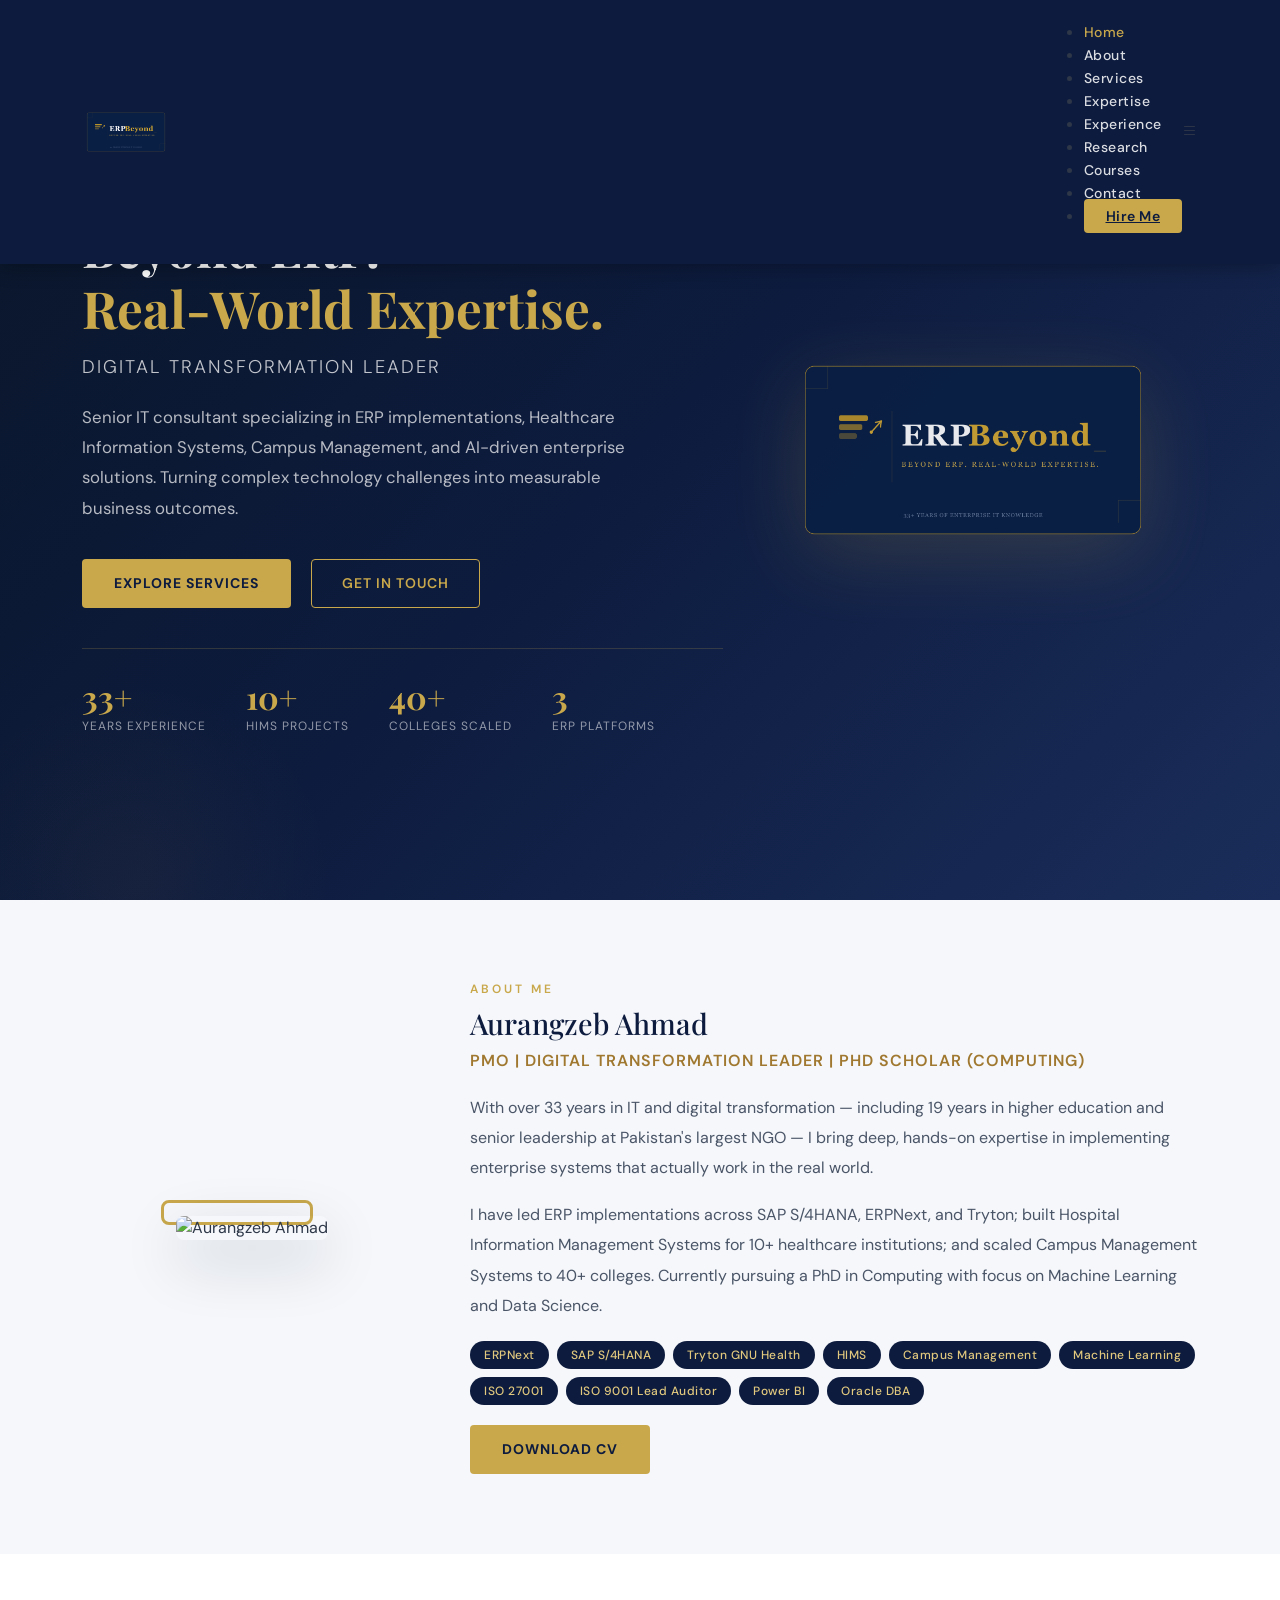
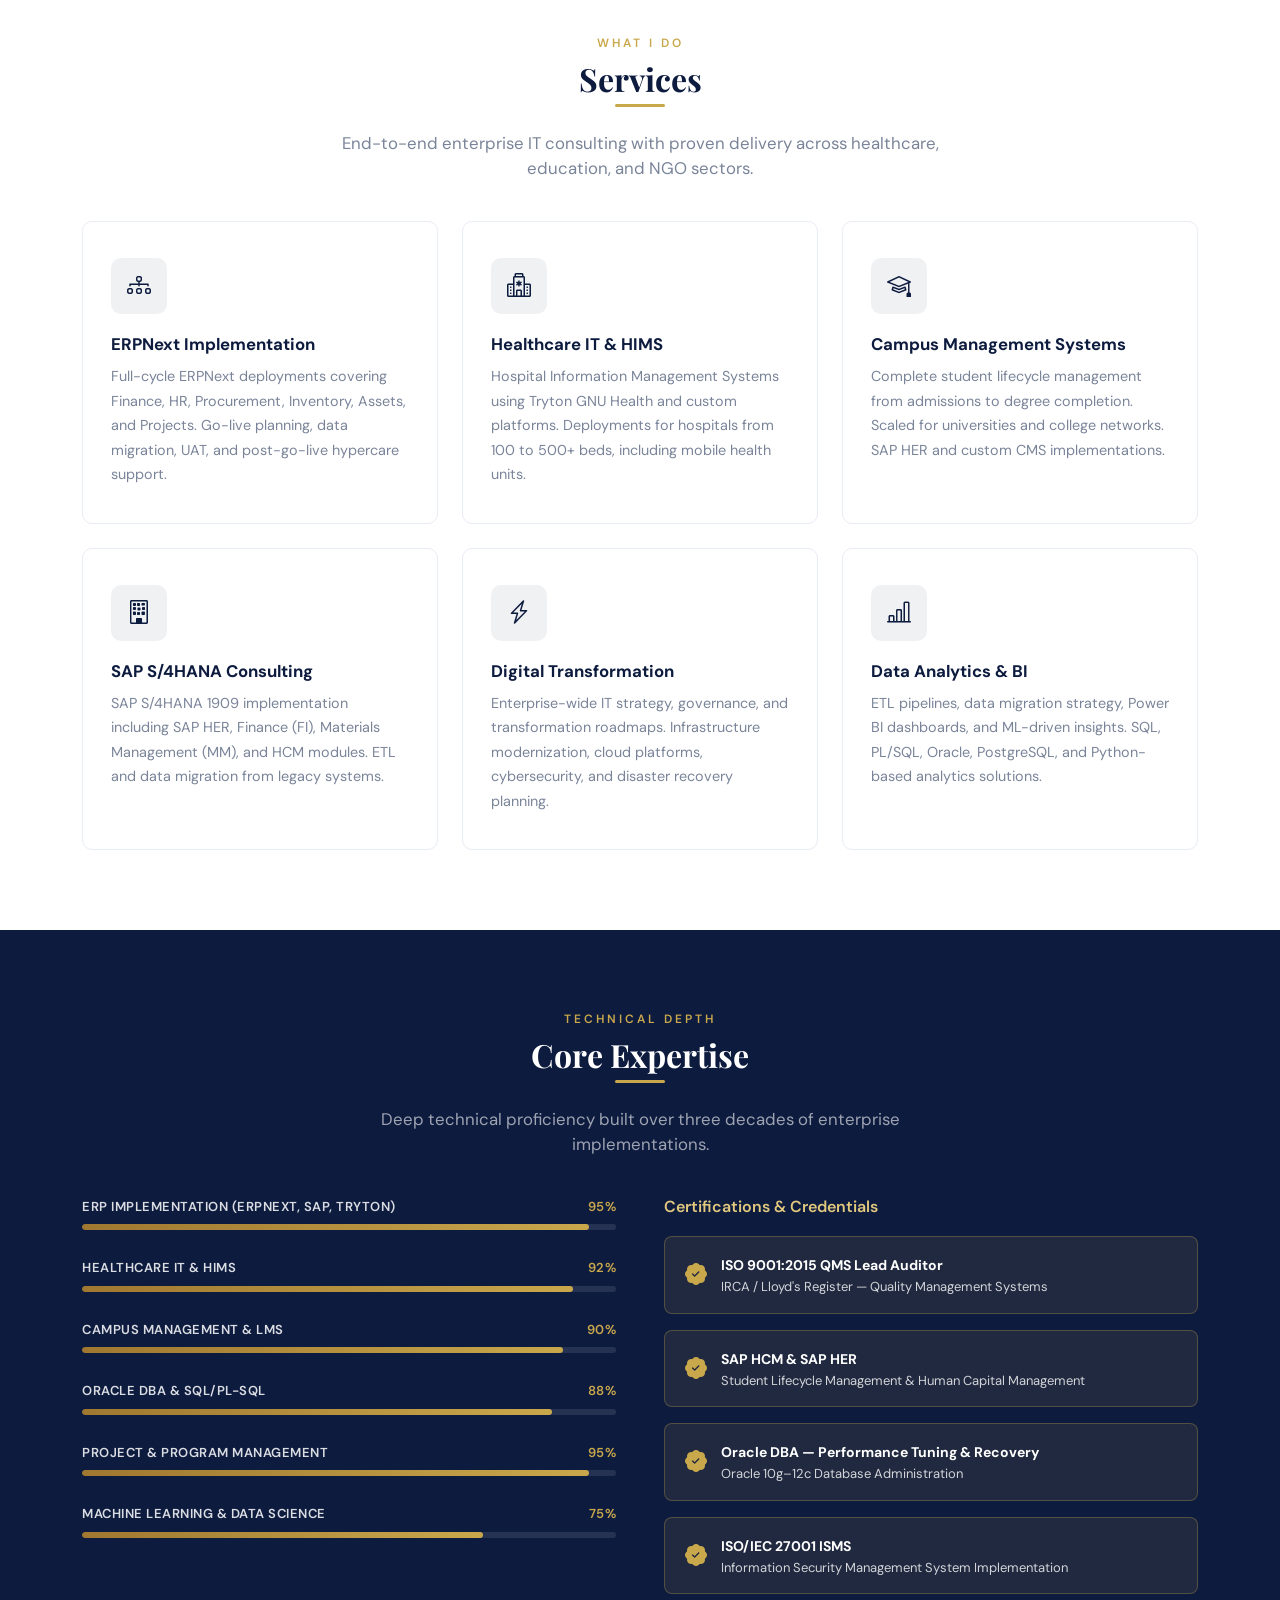
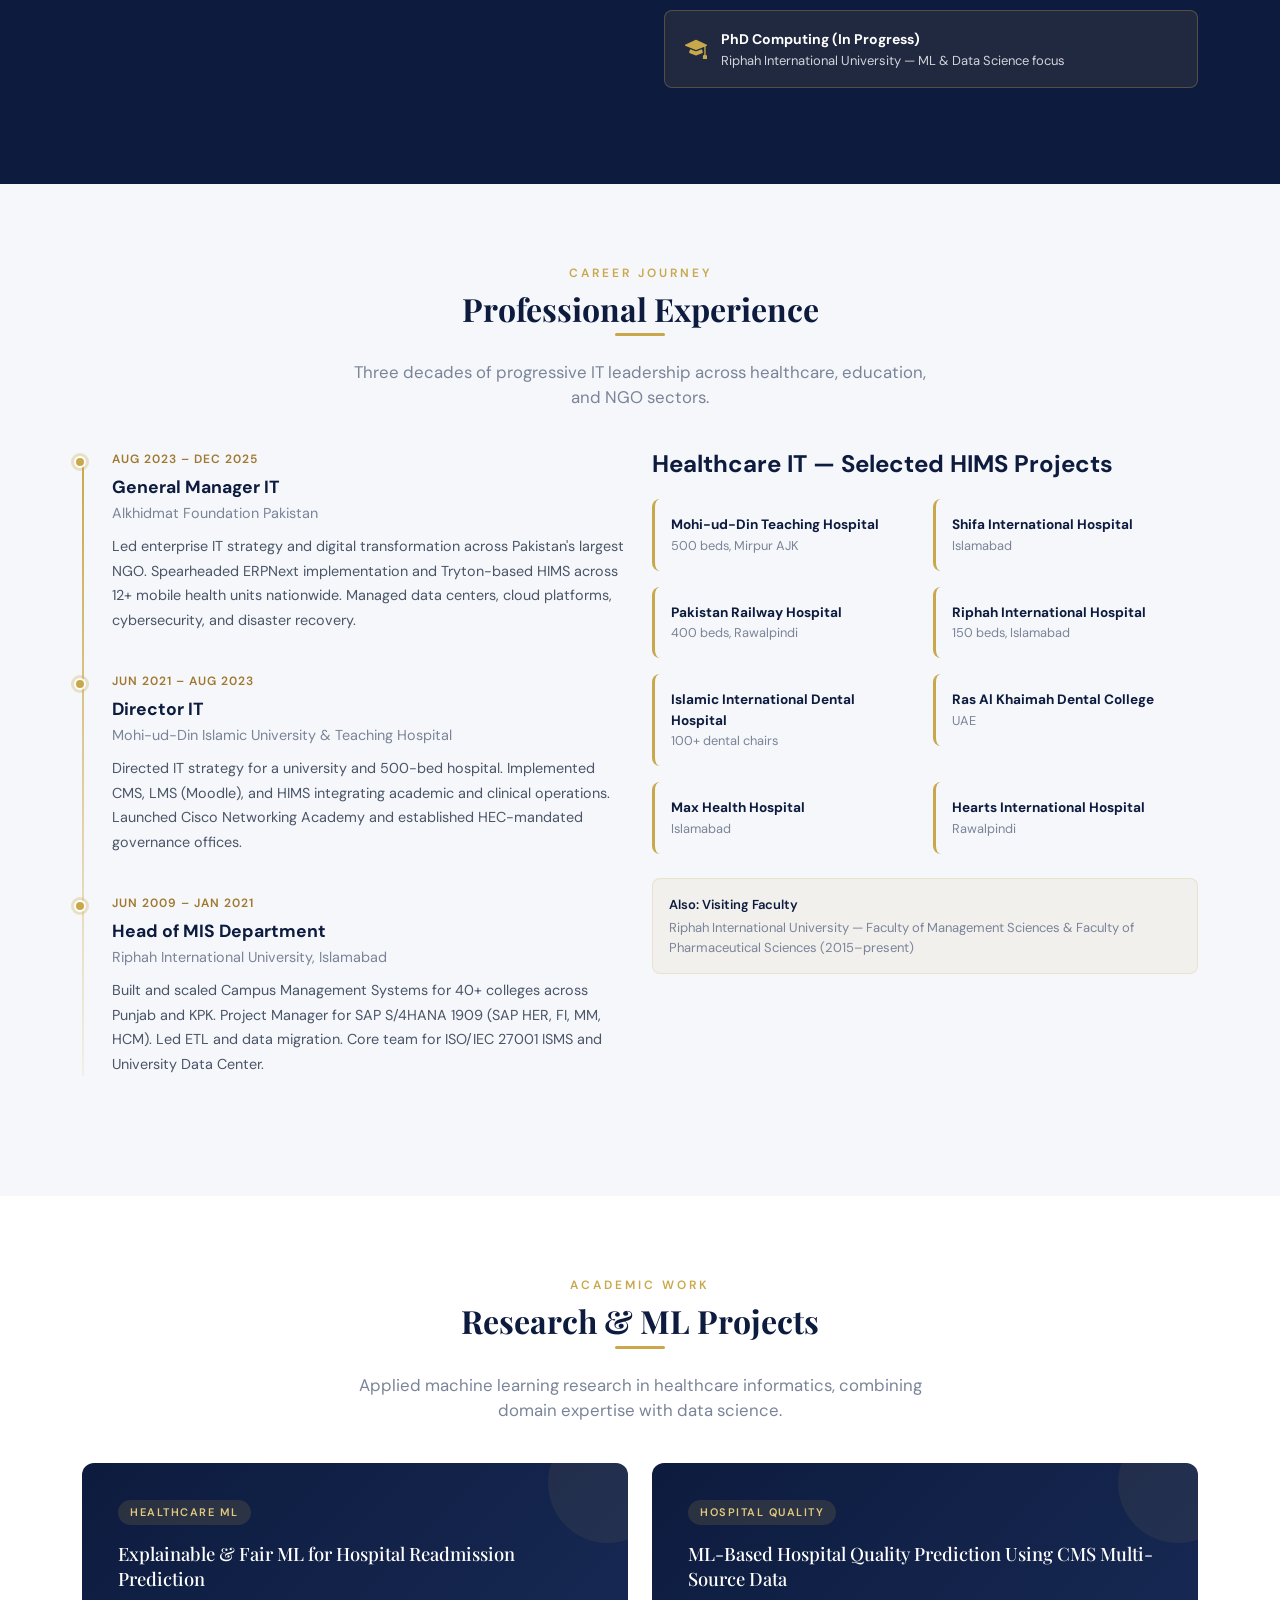
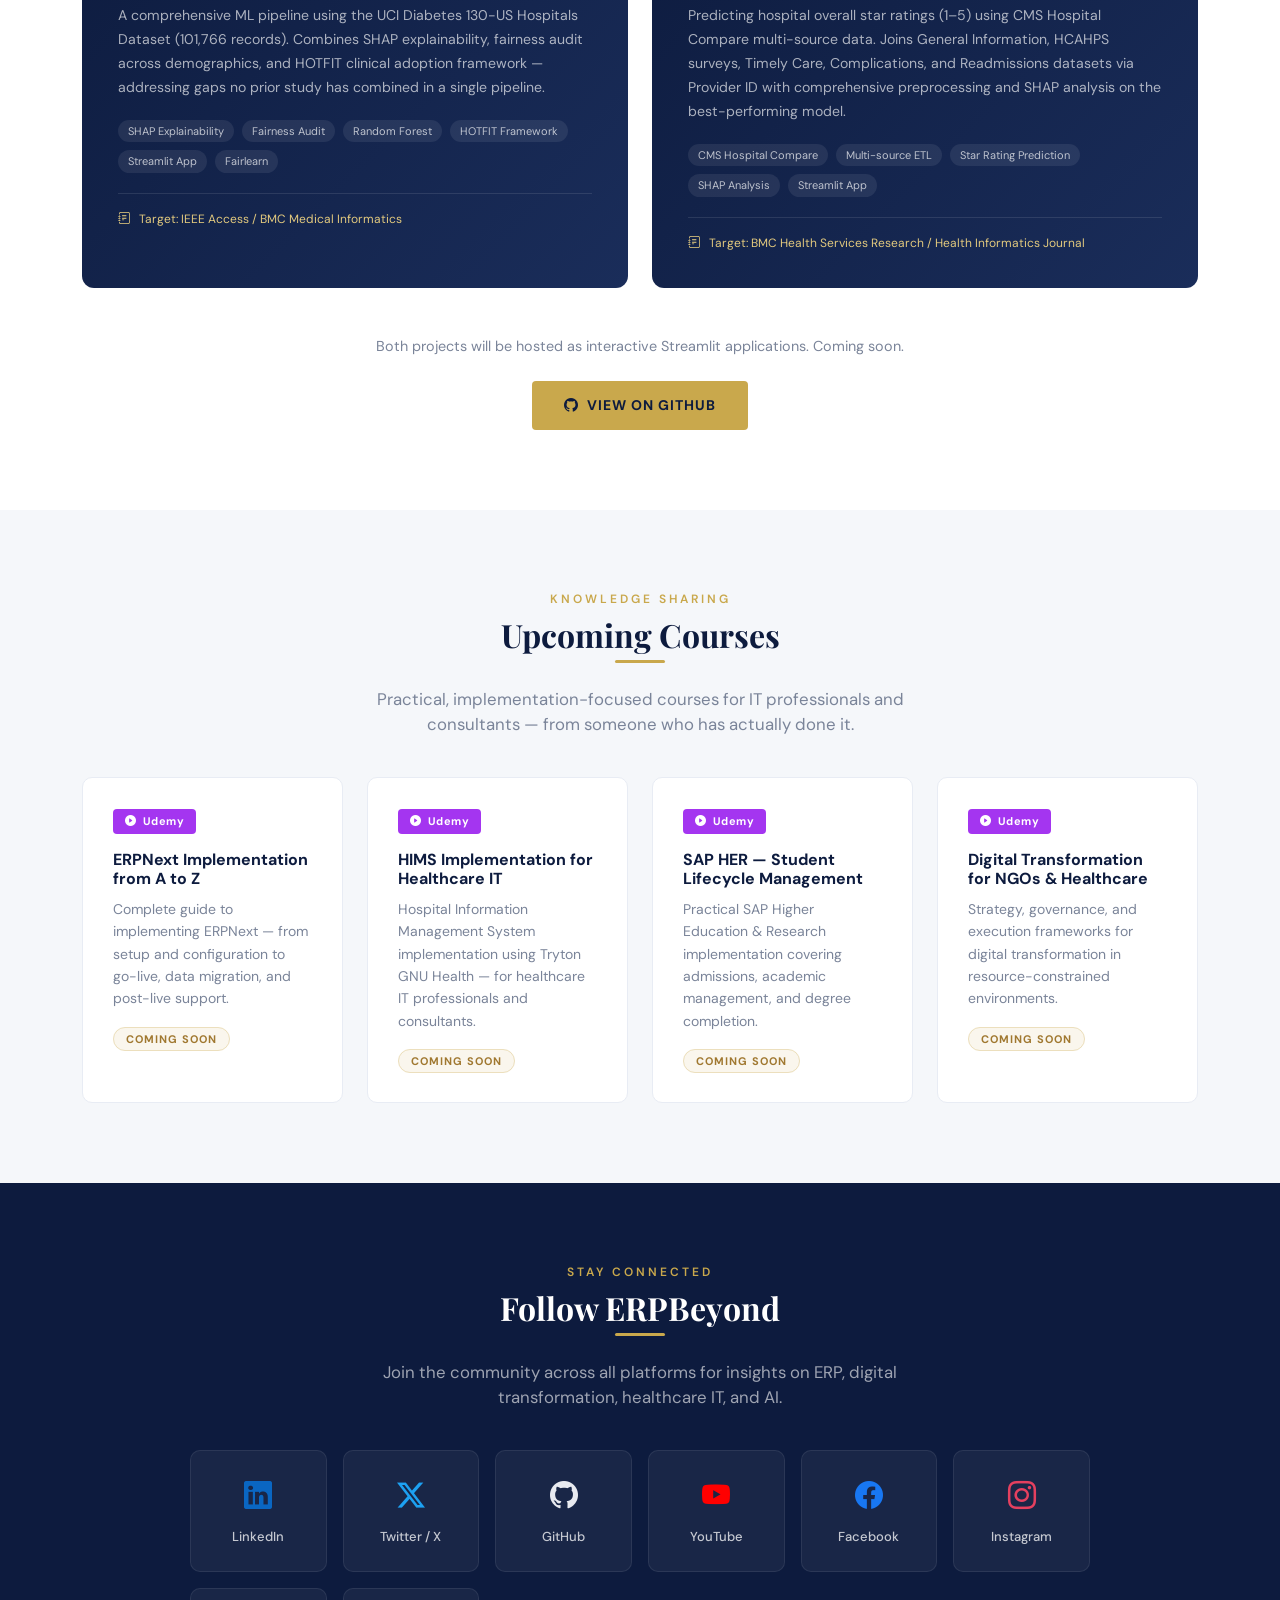
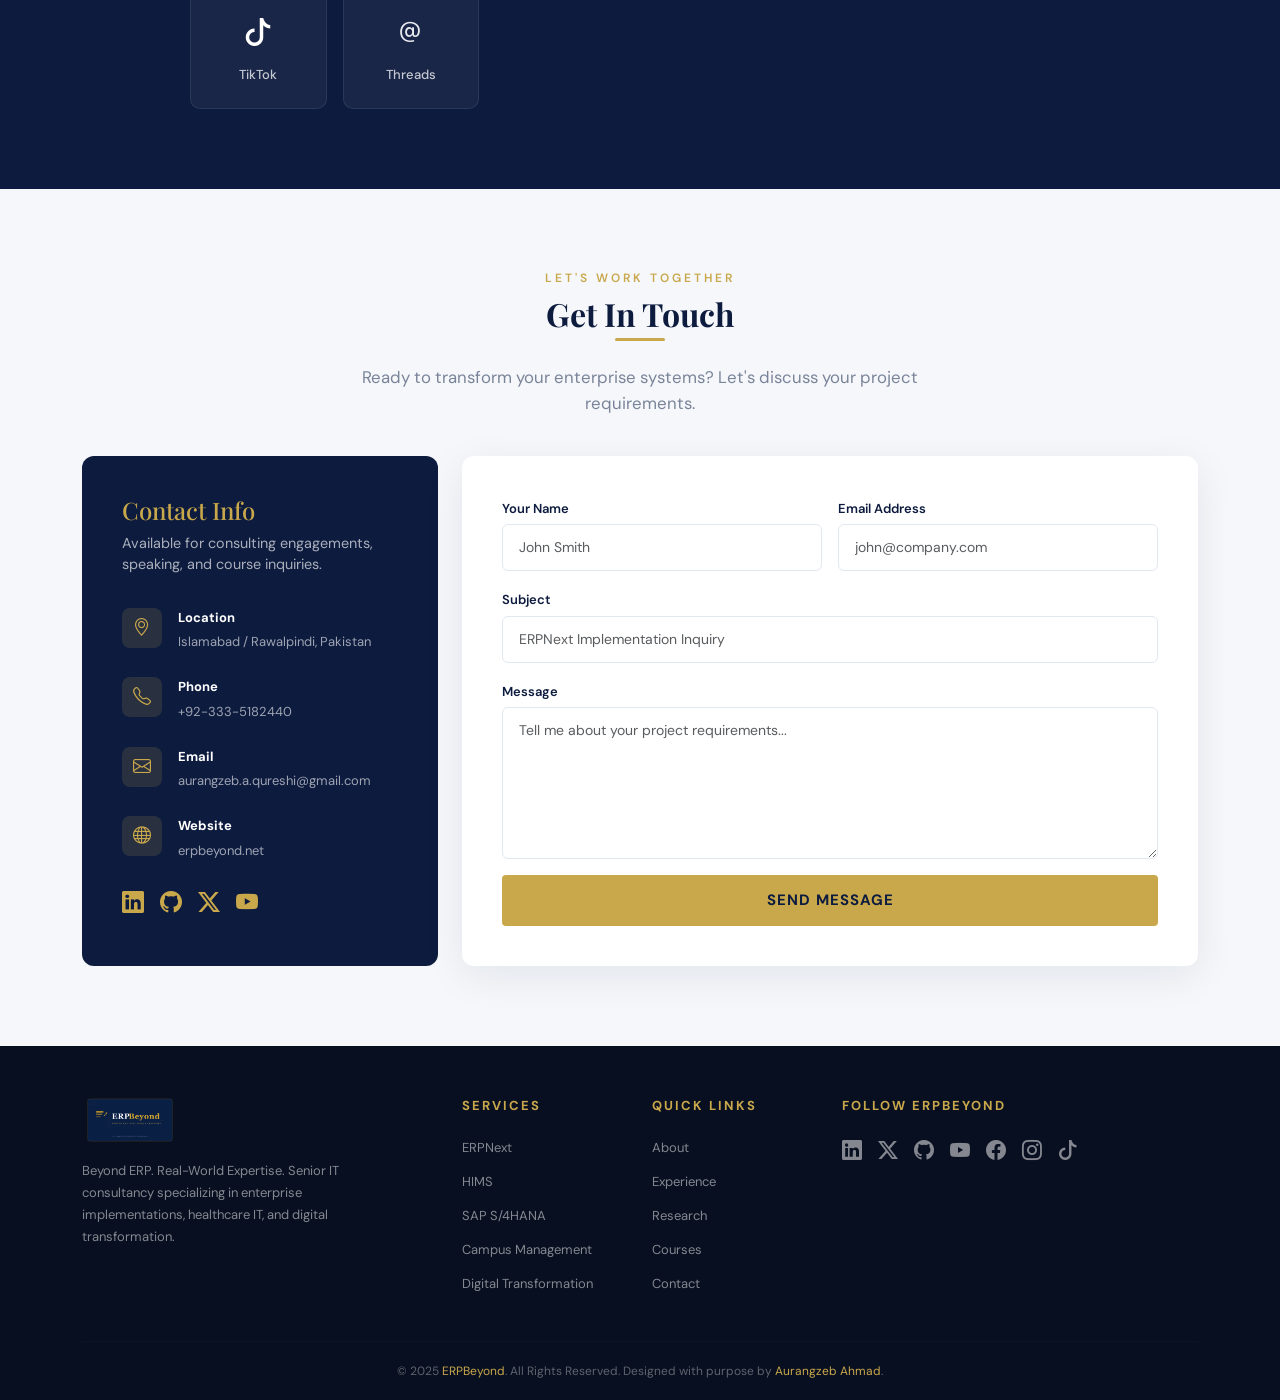
==== commit be3afb88: "logo and index file upated" ====
--- a/index.html
+++ b/index.html
@@ -4,1274 +4,1595 @@
 <head>
   <meta charset="utf-8">
   <meta content="width=device-width, initial-scale=1.0" name="viewport">
-  <title>Index - Arsha Bootstrap Template</title>
-  <meta name="description" content="">
-  <meta name="keywords" content="">
+  <title>ERPBeyond | Enterprise IT Consultancy</title>
+  <meta name="description" content="ERPBeyond - Senior IT & Digital Transformation consultancy specializing in ERPNext, HIMS, SAP S/4HANA, Campus Management Systems and enterprise implementations. 33+ years of real-world expertise.">
+  <meta name="keywords" content="ERPNext, HIMS, SAP S4HANA, Digital Transformation, ERP Consultant, Healthcare IT, Campus Management, Pakistan">
 
   <!-- Favicons -->
   <link href="assets/img/favicon.png" rel="icon">
   <link href="assets/img/apple-touch-icon.png" rel="apple-touch-icon">
 
-  <!-- Fonts -->
-  <link href="https://fonts.googleapis.com" rel="preconnect">
-  <link href="https://fonts.gstatic.com" rel="preconnect" crossorigin>
-  <link href="https://fonts.googleapis.com/css2?family=Open+Sans:ital,wght@0,300;0,400;0,500;0,600;0,700;0,800;1,300;1,400;1,500;1,600;1,700;1,800&family=Poppins:ital,wght@0,100;0,200;0,300;0,400;0,500;0,600;0,700;0,800;0,900;1,100;1,200;1,300;1,400;1,500;1,600;1,700;1,800;1,900&family=Jost:ital,wght@0,100;0,200;0,300;0,400;0,500;0,600;0,700;0,800;0,900;1,100;1,200;1,300;1,400;1,500;1,600;1,700;1,800;1,900&display=swap" rel="stylesheet">
+  <!-- Google Fonts -->
+  <link href="https://fonts.googleapis.com/css2?family=Playfair+Display:wght@600;700&family=DM+Sans:wght@300;400;500;600&display=swap" rel="stylesheet">
 
   <!-- Vendor CSS Files -->
+  <link href="assets/vendor/animate.css/animate.min.css" rel="stylesheet">
+  <link href="assets/vendor/aos/aos.css" rel="stylesheet">
   <link href="assets/vendor/bootstrap/css/bootstrap.min.css" rel="stylesheet">
   <link href="assets/vendor/bootstrap-icons/bootstrap-icons.css" rel="stylesheet">
-  <link href="assets/vendor/aos/aos.css" rel="stylesheet">
+  <link href="assets/vendor/boxicons/css/boxicons.min.css" rel="stylesheet">
   <link href="assets/vendor/glightbox/css/glightbox.min.css" rel="stylesheet">
   <link href="assets/vendor/swiper/swiper-bundle.min.css" rel="stylesheet">
 
-  <!-- Main CSS File -->
-  <link href="assets/css/main.css" rel="stylesheet">
-
-  <!-- =======================================================
-  * Template Name: Arsha
-  * Template URL: https://bootstrapmade.com/arsha-free-bootstrap-html-template-corporate/
-  * Updated: Feb 22 2025 with Bootstrap v5.3.3
-  * Author: BootstrapMade.com
-  * License: https://bootstrapmade.com/license/
-  ======================================================== -->
+  <!-- Main CSS -->
+  <link href="assets/css/style.css" rel="stylesheet">
+
+  <style>
+    :root {
+      --navy: #0d1b3e;
+      --navy-light: #152347;
+      --gold: #c9a84c;
+      --gold-light: #e2c97e;
+      --gold-dark: #a07830;
+      --white: #ffffff;
+      --light-bg: #f5f7fa;
+      --text-muted: #7a8499;
+    }
+
+    * { box-sizing: border-box; }
+
+    body {
+      font-family: 'DM Sans', sans-serif;
+      color: #2d3748;
+      background: #fff;
+    }
+
+    h1, h2, h3, h4 {
+      font-family: 'Playfair Display', serif;
+    }
+
+    /* ─── NAVBAR ─── */
+    #header {
+      background: var(--navy) !important;
+      padding: 12px 0;
+      box-shadow: 0 2px 20px rgba(0,0,0,0.3);
+    }
+
+    #header .logo img {
+      max-height: 48px;
+    }
+
+    .navbar a, .navbar a:focus {
+      color: rgba(255,255,255,0.85) !important;
+      font-size: 14px;
+      font-weight: 500;
+      letter-spacing: 0.5px;
+      transition: color 0.2s;
+    }
+
+    .navbar a:hover, .navbar .active {
+      color: var(--gold) !important;
+    }
+
+    .navbar .getstarted {
+      background: var(--gold) !important;
+      color: var(--navy) !important;
+      border-radius: 4px;
+      padding: 8px 22px !important;
+      font-weight: 600;
+      letter-spacing: 0.5px;
+    }
+
+    .navbar .getstarted:hover {
+      background: var(--gold-light) !important;
+    }
+
+    /* ─── HERO ─── */
+    #hero {
+      background: linear-gradient(135deg, #0a1628 0%, #0d1b3e 50%, #1a2d5a 100%);
+      min-height: 100vh;
+      display: flex;
+      align-items: center;
+      position: relative;
+      overflow: hidden;
+    }
+
+    #hero::before {
+      content: '';
+      position: absolute;
+      top: -50%;
+      right: -10%;
+      width: 600px;
+      height: 600px;
+      background: radial-gradient(circle, rgba(201,168,76,0.08) 0%, transparent 70%);
+      border-radius: 50%;
+    }
+
+    #hero::after {
+      content: '';
+      position: absolute;
+      bottom: -20%;
+      left: -5%;
+      width: 400px;
+      height: 400px;
+      background: radial-gradient(circle, rgba(201,168,76,0.05) 0%, transparent 70%);
+      border-radius: 50%;
+    }
+
+    #hero .hero-container {
+      position: relative;
+      z-index: 2;
+    }
+
+    #hero h1 {
+      font-family: 'Playfair Display', serif;
+      font-size: 3.2rem;
+      font-weight: 700;
+      color: var(--white);
+      line-height: 1.2;
+      margin-bottom: 16px;
+    }
+
+    #hero h1 span {
+      color: var(--gold);
+    }
+
+    #hero h2 {
+      font-family: 'DM Sans', sans-serif;
+      font-size: 1.15rem;
+      font-weight: 300;
+      color: rgba(255,255,255,0.75);
+      letter-spacing: 2px;
+      text-transform: uppercase;
+      margin-bottom: 24px;
+    }
+
+    #hero p {
+      color: rgba(255,255,255,0.7);
+      font-size: 1.05rem;
+      line-height: 1.8;
+      max-width: 560px;
+      margin-bottom: 36px;
+    }
+
+    .hero-badge {
+      display: inline-block;
+      background: rgba(201,168,76,0.15);
+      border: 1px solid rgba(201,168,76,0.4);
+      color: var(--gold-light);
+      font-size: 12px;
+      font-weight: 500;
+      letter-spacing: 2px;
+      text-transform: uppercase;
+      padding: 6px 16px;
+      border-radius: 20px;
+      margin-bottom: 20px;
+    }
+
+    .hero-stats {
+      display: flex;
+      gap: 40px;
+      margin-top: 40px;
+      padding-top: 32px;
+      border-top: 1px solid rgba(201,168,76,0.2);
+    }
+
+    .hero-stat-number {
+      font-family: 'Playfair Display', serif;
+      font-size: 2rem;
+      font-weight: 700;
+      color: var(--gold);
+      line-height: 1;
+    }
+
+    .hero-stat-label {
+      font-size: 12px;
+      color: rgba(255,255,255,0.55);
+      text-transform: uppercase;
+      letter-spacing: 1px;
+      margin-top: 4px;
+    }
+
+    .btn-gold {
+      background: var(--gold);
+      color: var(--navy);
+      font-weight: 700;
+      font-size: 14px;
+      letter-spacing: 1px;
+      text-transform: uppercase;
+      padding: 14px 32px;
+      border-radius: 4px;
+      border: none;
+      text-decoration: none;
+      display: inline-block;
+      transition: all 0.3s;
+    }
+
+    .btn-gold:hover {
+      background: var(--gold-light);
+      color: var(--navy);
+      transform: translateY(-2px);
+      box-shadow: 0 8px 25px rgba(201,168,76,0.35);
+    }
+
+    .btn-outline-gold {
+      background: transparent;
+      color: var(--gold);
+      font-weight: 600;
+      font-size: 14px;
+      letter-spacing: 1px;
+      text-transform: uppercase;
+      padding: 13px 30px;
+      border-radius: 4px;
+      border: 1.5px solid var(--gold);
+      text-decoration: none;
+      display: inline-block;
+      transition: all 0.3s;
+      margin-left: 16px;
+    }
+
+    .btn-outline-gold:hover {
+      background: var(--gold);
+      color: var(--navy);
+    }
+
+    /* ─── SECTION TITLES ─── */
+    .section-title {
+      text-align: center;
+      padding-bottom: 40px;
+    }
+
+    .section-title h2 {
+      font-size: 2rem;
+      font-weight: 700;
+      color: var(--navy);
+      margin-bottom: 12px;
+      position: relative;
+      display: inline-block;
+    }
+
+    .section-title h2::after {
+      content: '';
+      position: absolute;
+      bottom: -8px;
+      left: 50%;
+      transform: translateX(-50%);
+      width: 50px;
+      height: 3px;
+      background: var(--gold);
+      border-radius: 2px;
+    }
+
+    .section-title p {
+      color: var(--text-muted);
+      font-size: 1.05rem;
+      max-width: 600px;
+      margin: 20px auto 0;
+    }
+
+    .section-label {
+      font-size: 12px;
+      font-weight: 600;
+      letter-spacing: 3px;
+      text-transform: uppercase;
+      color: var(--gold);
+      display: block;
+      margin-bottom: 8px;
+    }
+
+    /* ─── ABOUT ─── */
+    #about {
+      padding: 80px 0;
+      background: var(--light-bg);
+    }
+
+    .about-img {
+      position: relative;
+    }
+
+    .about-img img {
+      border-radius: 8px;
+      box-shadow: 0 20px 60px rgba(13,27,62,0.2);
+      width: 100%;
+      max-width: 380px;
+    }
+
+    .about-img::before {
+      content: '';
+      position: absolute;
+      top: -15px;
+      left: -15px;
+      width: 100%;
+      max-width: 380px;
+      height: 100%;
+      border: 3px solid var(--gold);
+      border-radius: 8px;
+      z-index: 0;
+    }
+
+    .about-img img {
+      position: relative;
+      z-index: 1;
+    }
+
+    .about-content h3 {
+      font-size: 1.8rem;
+      color: var(--navy);
+      margin-bottom: 8px;
+    }
+
+    .about-content .role {
+      color: var(--gold-dark);
+      font-weight: 600;
+      font-size: 1rem;
+      text-transform: uppercase;
+      letter-spacing: 1px;
+      margin-bottom: 20px;
+      display: block;
+    }
+
+    .about-content p {
+      color: #4a5568;
+      line-height: 1.9;
+      margin-bottom: 16px;
+    }
+
+    .about-tags {
+      display: flex;
+      flex-wrap: wrap;
+      gap: 8px;
+      margin: 20px 0;
+    }
+
+    .about-tag {
+      background: var(--navy);
+      color: var(--gold-light);
+      font-size: 12px;
+      font-weight: 500;
+      padding: 5px 14px;
+      border-radius: 20px;
+      letter-spacing: 0.5px;
+    }
+
+    /* ─── SERVICES ─── */
+    #services {
+      padding: 80px 0;
+      background: #fff;
+    }
+
+    .service-card {
+      background: #fff;
+      border: 1px solid #e8ecf4;
+      border-radius: 10px;
+      padding: 36px 28px;
+      height: 100%;
+      transition: all 0.3s;
+      position: relative;
+      overflow: hidden;
+    }
+
+    .service-card::before {
+      content: '';
+      position: absolute;
+      top: 0;
+      left: 0;
+      width: 4px;
+      height: 0;
+      background: var(--gold);
+      transition: height 0.3s;
+    }
+
+    .service-card:hover {
+      transform: translateY(-6px);
+      box-shadow: 0 20px 50px rgba(13,27,62,0.12);
+      border-color: rgba(201,168,76,0.3);
+    }
+
+    .service-card:hover::before {
+      height: 100%;
+    }
+
+    .service-icon {
+      width: 56px;
+      height: 56px;
+      background: rgba(13,27,62,0.06);
+      border-radius: 10px;
+      display: flex;
+      align-items: center;
+      justify-content: center;
+      margin-bottom: 20px;
+      font-size: 24px;
+      color: var(--navy);
+      transition: all 0.3s;
+    }
+
+    .service-card:hover .service-icon {
+      background: var(--navy);
+      color: var(--gold);
+    }
+
+    .service-card h4 {
+      font-size: 1.05rem;
+      font-weight: 700;
+      color: var(--navy);
+      margin-bottom: 10px;
+      font-family: 'DM Sans', sans-serif;
+    }
+
+    .service-card p {
+      font-size: 0.9rem;
+      color: var(--text-muted);
+      line-height: 1.7;
+      margin: 0;
+    }
+
+    /* ─── EXPERTISE ─── */
+    #expertise {
+      padding: 80px 0;
+      background: var(--navy);
+    }
+
+    #expertise .section-title h2 {
+      color: var(--white);
+    }
+
+    #expertise .section-title p {
+      color: rgba(255,255,255,0.6);
+    }
+
+    .expertise-item {
+      margin-bottom: 28px;
+    }
+
+    .expertise-item span {
+      font-size: 13px;
+      font-weight: 600;
+      color: rgba(255,255,255,0.85);
+      text-transform: uppercase;
+      letter-spacing: 0.5px;
+      display: flex;
+      justify-content: space-between;
+      margin-bottom: 8px;
+    }
+
+    .expertise-item span em {
+      color: var(--gold);
+      font-style: normal;
+    }
+
+    .progress {
+      height: 6px;
+      background: rgba(255,255,255,0.1);
+      border-radius: 3px;
+    }
+
+    .progress-bar {
+      background: linear-gradient(90deg, var(--gold-dark), var(--gold));
+      border-radius: 3px;
+    }
+
+    .cert-badge {
+      background: rgba(201,168,76,0.1);
+      border: 1px solid rgba(201,168,76,0.3);
+      border-radius: 8px;
+      padding: 16px 20px;
+      margin-bottom: 16px;
+      display: flex;
+      align-items: center;
+      gap: 14px;
+    }
+
+    .cert-badge i {
+      font-size: 22px;
+      color: var(--gold);
+      flex-shrink: 0;
+    }
+
+    .cert-badge p {
+      margin: 0;
+      font-size: 13px;
+      color: rgba(255,255,255,0.8);
+      line-height: 1.5;
+    }
+
+    .cert-badge strong {
+      color: var(--white);
+      font-size: 14px;
+    }
+
+    /* ─── EXPERIENCE ─── */
+    #experience {
+      padding: 80px 0;
+      background: var(--light-bg);
+    }
+
+    .timeline {
+      position: relative;
+      padding-left: 30px;
+    }
+
+    .timeline::before {
+      content: '';
+      position: absolute;
+      left: 0;
+      top: 8px;
+      bottom: 0;
+      width: 2px;
+      background: linear-gradient(180deg, var(--gold) 0%, rgba(201,168,76,0.1) 100%);
+    }
+
+    .timeline-item {
+      position: relative;
+      margin-bottom: 40px;
+    }
+
+    .timeline-item::before {
+      content: '';
+      position: absolute;
+      left: -38px;
+      top: 6px;
+      width: 12px;
+      height: 12px;
+      border-radius: 50%;
+      background: var(--gold);
+      border: 2px solid var(--white);
+      box-shadow: 0 0 0 3px rgba(201,168,76,0.3);
+    }
+
+    .timeline-date {
+      font-size: 12px;
+      font-weight: 600;
+      color: var(--gold-dark);
+      text-transform: uppercase;
+      letter-spacing: 1px;
+      margin-bottom: 6px;
+    }
+
+    .timeline-role {
+      font-size: 1.1rem;
+      font-weight: 700;
+      color: var(--navy);
+      margin-bottom: 2px;
+      font-family: 'DM Sans', sans-serif;
+    }
+
+    .timeline-org {
+      font-size: 0.9rem;
+      color: var(--text-muted);
+      margin-bottom: 10px;
+    }
+
+    .timeline-desc {
+      font-size: 0.9rem;
+      color: #4a5568;
+      line-height: 1.7;
+    }
+
+    /* ─── RESEARCH ─── */
+    #research {
+      padding: 80px 0;
+      background: #fff;
+    }
+
+    .research-card {
+      background: linear-gradient(135deg, var(--navy) 0%, #1a2d5a 100%);
+      border-radius: 12px;
+      padding: 36px;
+      height: 100%;
+      position: relative;
+      overflow: hidden;
+      transition: transform 0.3s;
+    }
+
+    .research-card::before {
+      content: '';
+      position: absolute;
+      top: -40px;
+      right: -40px;
+      width: 120px;
+      height: 120px;
+      background: rgba(201,168,76,0.08);
+      border-radius: 50%;
+    }
+
+    .research-card:hover {
+      transform: translateY(-6px);
+    }
+
+    .research-tag {
+      display: inline-block;
+      background: rgba(201,168,76,0.15);
+      color: var(--gold-light);
+      font-size: 11px;
+      font-weight: 600;
+      letter-spacing: 1.5px;
+      text-transform: uppercase;
+      padding: 4px 12px;
+      border-radius: 20px;
+      margin-bottom: 16px;
+    }
+
+    .research-card h4 {
+      font-size: 1.15rem;
+      color: var(--white);
+      margin-bottom: 12px;
+      line-height: 1.4;
+    }
+
+    .research-card p {
+      font-size: 0.88rem;
+      color: rgba(255,255,255,0.65);
+      line-height: 1.7;
+      margin-bottom: 20px;
+    }
+
+    .research-meta {
+      display: flex;
+      flex-wrap: wrap;
+      gap: 8px;
+    }
+
+    .research-pill {
+      background: rgba(255,255,255,0.08);
+      color: rgba(255,255,255,0.7);
+      font-size: 11px;
+      padding: 3px 10px;
+      border-radius: 20px;
+    }
+
+    .research-target {
+      margin-top: 20px;
+      padding-top: 16px;
+      border-top: 1px solid rgba(255,255,255,0.1);
+      font-size: 12px;
+      color: var(--gold-light);
+    }
+
+    .research-target i {
+      margin-right: 6px;
+    }
+
+    /* ─── COURSES ─── */
+    #courses {
+      padding: 80px 0;
+      background: var(--light-bg);
+    }
+
+    .course-card {
+      background: #fff;
+      border-radius: 10px;
+      padding: 30px;
+      border: 1px solid #e8ecf4;
+      height: 100%;
+      transition: all 0.3s;
+    }
+
+    .course-card:hover {
+      box-shadow: 0 15px 40px rgba(13,27,62,0.1);
+      transform: translateY(-4px);
+    }
+
+    .course-platform {
+      display: inline-flex;
+      align-items: center;
+      gap: 6px;
+      background: #a435f0;
+      color: white;
+      font-size: 11px;
+      font-weight: 700;
+      padding: 4px 12px;
+      border-radius: 4px;
+      margin-bottom: 16px;
+      letter-spacing: 0.5px;
+    }
+
+    .course-card h4 {
+      font-size: 1rem;
+      font-weight: 700;
+      color: var(--navy);
+      margin-bottom: 10px;
+      font-family: 'DM Sans', sans-serif;
+    }
+
+    .course-card p {
+      font-size: 0.875rem;
+      color: var(--text-muted);
+      line-height: 1.6;
+      margin-bottom: 16px;
+    }
+
+    .coming-soon-badge {
+      background: rgba(201,168,76,0.1);
+      color: var(--gold-dark);
+      font-size: 11px;
+      font-weight: 700;
+      padding: 4px 12px;
+      border-radius: 20px;
+      letter-spacing: 1px;
+      text-transform: uppercase;
+      border: 1px solid rgba(201,168,76,0.3);
+    }
+
+    /* ─── SOCIAL ─── */
+    #social {
+      padding: 80px 0;
+      background: var(--navy);
+    }
+
+    #social .section-title h2 { color: var(--white); }
+    #social .section-title p { color: rgba(255,255,255,0.6); }
+
+    .social-grid {
+      display: grid;
+      grid-template-columns: repeat(auto-fit, minmax(130px, 1fr));
+      gap: 16px;
+      max-width: 900px;
+      margin: 0 auto;
+    }
+
+    .social-link {
+      display: flex;
+      flex-direction: column;
+      align-items: center;
+      gap: 10px;
+      padding: 24px 16px;
+      background: rgba(255,255,255,0.05);
+      border: 1px solid rgba(255,255,255,0.08);
+      border-radius: 10px;
+      text-decoration: none;
+      color: rgba(255,255,255,0.75);
+      font-size: 13px;
+      font-weight: 500;
+      transition: all 0.3s;
+    }
+
+    .social-link:hover {
+      background: rgba(201,168,76,0.12);
+      border-color: rgba(201,168,76,0.4);
+      color: var(--gold-light);
+      transform: translateY(-4px);
+    }
+
+    .social-link i {
+      font-size: 28px;
+    }
+
+    .social-link.linkedin i { color: #0A66C2; }
+    .social-link.twitter i { color: #1DA1F2; }
+    .social-link.github i { color: #e8eaf0; }
+    .social-link.youtube i { color: #FF0000; }
+    .social-link.facebook i { color: #1877F2; }
+    .social-link.instagram i { color: #E4405F; }
+    .social-link.tiktok i { color: #fff; }
+    .social-link.threads i { color: #e8eaf0; }
+
+    /* ─── CONTACT ─── */
+    #contact {
+      padding: 80px 0;
+      background: var(--light-bg);
+    }
+
+    .contact-info-card {
+      background: var(--navy);
+      border-radius: 12px;
+      padding: 40px;
+      height: 100%;
+    }
+
+    .contact-info-card h3 {
+      color: var(--gold);
+      font-size: 1.5rem;
+      margin-bottom: 8px;
+    }
+
+    .contact-info-card p {
+      color: rgba(255,255,255,0.65);
+      font-size: 0.9rem;
+      margin-bottom: 32px;
+    }
+
+    .contact-detail {
+      display: flex;
+      align-items: flex-start;
+      gap: 16px;
+      margin-bottom: 24px;
+    }
+
+    .contact-detail-icon {
+      width: 40px;
+      height: 40px;
+      background: rgba(201,168,76,0.15);
+      border-radius: 8px;
+      display: flex;
+      align-items: center;
+      justify-content: center;
+      flex-shrink: 0;
+    }
+
+    .contact-detail-icon i {
+      color: var(--gold);
+      font-size: 18px;
+    }
+
+    .contact-detail-text strong {
+      display: block;
+      color: var(--white);
+      font-size: 13px;
+      margin-bottom: 2px;
+    }
+
+    .contact-detail-text span {
+      color: rgba(255,255,255,0.6);
+      font-size: 13px;
+    }
+
+    .contact-form {
+      background: #fff;
+      border-radius: 12px;
+      padding: 40px;
+      box-shadow: 0 10px 40px rgba(13,27,62,0.08);
+    }
+
+    .contact-form .form-control {
+      border: 1.5px solid #e2e8f0;
+      border-radius: 6px;
+      padding: 12px 16px;
+      font-size: 14px;
+      color: #2d3748;
+      transition: border-color 0.2s;
+    }
+
+    .contact-form .form-control:focus {
+      border-color: var(--gold);
+      box-shadow: 0 0 0 3px rgba(201,168,76,0.1);
+    }
+
+    .contact-form label {
+      font-size: 13px;
+      font-weight: 600;
+      color: var(--navy);
+      margin-bottom: 6px;
+    }
+
+    /* ─── FOOTER ─── */
+    #footer {
+      background: #080f20;
+      padding: 50px 0 20px;
+    }
+
+    .footer-logo img {
+      height: 48px;
+      margin-bottom: 16px;
+    }
+
+    .footer-desc {
+      color: rgba(255,255,255,0.5);
+      font-size: 13px;
+      line-height: 1.7;
+      max-width: 300px;
+    }
+
+    .footer-title {
+      color: var(--gold);
+      font-size: 13px;
+      font-weight: 700;
+      text-transform: uppercase;
+      letter-spacing: 2px;
+      margin-bottom: 20px;
+    }
+
+    .footer-links li {
+      margin-bottom: 10px;
+    }
+
+    .footer-links a {
+      color: rgba(255,255,255,0.5);
+      font-size: 13px;
+      text-decoration: none;
+      transition: color 0.2s;
+    }
+
+    .footer-links a:hover {
+      color: var(--gold);
+    }
+
+    .footer-divider {
+      border-color: rgba(255,255,255,0.08);
+      margin: 30px 0 20px;
+    }
+
+    .footer-bottom {
+      color: rgba(255,255,255,0.35);
+      font-size: 12px;
+    }
+
+    .footer-bottom span {
+      color: var(--gold);
+    }
+
+    /* ─── BACK TO TOP ─── */
+    .back-to-top {
+      position: fixed;
+      visibility: hidden;
+      opacity: 0;
+      right: 24px;
+      bottom: 24px;
+      z-index: 996;
+      background: var(--gold);
+      width: 40px;
+      height: 40px;
+      border-radius: 4px;
+      transition: all 0.4s;
+      display: flex;
+      align-items: center;
+      justify-content: center;
+    }
+
+    .back-to-top i { color: var(--navy); font-size: 18px; font-weight: 700; }
+    .back-to-top.active { visibility: visible; opacity: 1; }
+
+    /* ─── MOBILE ─── */
+    @media (max-width: 768px) {
+      #hero h1 { font-size: 2rem; }
+      .hero-stats { gap: 20px; }
+      .hero-stat-number { font-size: 1.5rem; }
+      .btn-outline-gold { margin-left: 0; margin-top: 12px; }
+      .social-grid { grid-template-columns: repeat(3, 1fr); }
+    }
+  </style>
 </head>
 
-<body class="index-page">
-
-  <header id="header" class="header d-flex align-items-center fixed-top">
-    <div class="container-fluid container-xl position-relative d-flex align-items-center">
-
-      <a href="index.html" class="logo d-flex align-items-center me-auto">
-        <!-- Uncomment the line below if you also wish to use an image logo -->
-        <!-- <img src="assets/img/logo.webp" alt=""> -->
-        <h1 class="sitename">Arsha</h1>
+<body>
+
+  <!-- ======= Back To Top ======= -->
+  <a href="#" class="back-to-top d-flex align-items-center justify-content-center">
+    <i class="bi bi-arrow-up-short"></i>
+  </a>
+
+  <!-- ======= Header ======= -->
+  <header id="header" class="fixed-top">
+    <div class="container d-flex align-items-center justify-content-between">
+      <a href="index.html" class="logo">
+        <img src="assets/img/ERPBeyond_logo.png" alt="ERPBeyond" style="height:44px;">
       </a>
-
-      <nav id="navmenu" class="navmenu">
+      <nav id="navbar" class="navbar">
         <ul>
-          <li><a href="#hero" class="active">Home</a></li>
-          <li><a href="#about">About</a></li>
-          <li><a href="#services">Services</a></li>
-          <li><a href="#portfolio">Portfolio</a></li>
-          <li><a href="#team">Team</a></li>
-          <li><a href="#pricing">Pricing</a></li>
-          <li><a href="blog.html">Blog</a></li>
-          <li class="dropdown"><a href="#"><span>Dropdown</span> <i class="bi bi-chevron-down toggle-dropdown"></i></a>
-            <ul>
-              <li><a href="#">Dropdown 1</a></li>
-              <li class="dropdown"><a href="#"><span>Deep Dropdown</span> <i class="bi bi-chevron-down toggle-dropdown"></i></a>
-                <ul>
-                  <li><a href="#">Deep Dropdown 1</a></li>
-                  <li><a href="#">Deep Dropdown 2</a></li>
-                  <li><a href="#">Deep Dropdown 3</a></li>
-                  <li><a href="#">Deep Dropdown 4</a></li>
-                  <li><a href="#">Deep Dropdown 5</a></li>
-                </ul>
-              </li>
-              <li><a href="#">Dropdown 2</a></li>
-              <li><a href="#">Dropdown 3</a></li>
-              <li><a href="#">Dropdown 4</a></li>
-            </ul>
-          </li>
-          <li><a href="#contact">Contact</a></li>
+          <li><a class="nav-link scrollto active" href="#hero">Home</a></li>
+          <li><a class="nav-link scrollto" href="#about">About</a></li>
+          <li><a class="nav-link scrollto" href="#services">Services</a></li>
+          <li><a class="nav-link scrollto" href="#expertise">Expertise</a></li>
+          <li><a class="nav-link scrollto" href="#experience">Experience</a></li>
+          <li><a class="nav-link scrollto" href="#research">Research</a></li>
+          <li><a class="nav-link scrollto" href="#courses">Courses</a></li>
+          <li><a class="nav-link scrollto" href="#contact">Contact</a></li>
+          <li><a class="getstarted scrollto" href="#contact">Hire Me</a></li>
         </ul>
-        <i class="mobile-nav-toggle d-xl-none bi bi-list"></i>
+        <i class="bi bi-list mobile-nav-toggle"></i>
       </nav>
-
-      <a class="btn-getstarted" href="#about">Get Started</a>
-
     </div>
   </header>
 
-  <main class="main">
-
-    <!-- Hero Section -->
-    <section id="hero" class="hero section dark-background">
-
-      <div class="container">
-        <div class="row gy-4">
-          <div class="col-lg-6 order-2 order-lg-1 d-flex flex-column justify-content-center" data-aos="zoom-out">
-            <h1>Better Solutions For Your Business</h1>
-            <p>We are team of talented designers making websites with Bootstrap</p>
-            <div class="d-flex">
-              <a href="#about" class="btn-get-started">Get Started</a>
-              <a href="https://www.youtube.com/watch?v=Y7f98aduVJ8" class="glightbox btn-watch-video d-flex align-items-center"><i class="bi bi-play-circle"></i><span>Watch Video</span></a>
-            </div>
-          </div>
-          <div class="col-lg-6 order-1 order-lg-2 hero-img" data-aos="zoom-out" data-aos-delay="200">
-            <img src="assets/img/hero-img.png" class="img-fluid animated" alt="">
-          </div>
-        </div>
-      </div>
-
-    </section><!-- /Hero Section -->
-
-    <!-- Clients Section -->
-    <section id="clients" class="clients section light-background">
-
-      <div class="container" data-aos="zoom-in">
-
-        <div class="swiper init-swiper">
-          <script type="application/json" class="swiper-config">
-            {
-              "loop": true,
-              "speed": 600,
-              "autoplay": {
-                "delay": 5000
-              },
-              "slidesPerView": "auto",
-              "pagination": {
-                "el": ".swiper-pagination",
-                "type": "bullets",
-                "clickable": true
-              },
-              "breakpoints": {
-                "320": {
-                  "slidesPerView": 2,
-                  "spaceBetween": 40
-                },
-                "480": {
-                  "slidesPerView": 3,
-                  "spaceBetween": 60
-                },
-                "640": {
-                  "slidesPerView": 4,
-                  "spaceBetween": 80
-                },
-                "992": {
-                  "slidesPerView": 5,
-                  "spaceBetween": 120
-                },
-                "1200": {
-                  "slidesPerView": 6,
-                  "spaceBetween": 120
-                }
-              }
-            }
-          </script>
-          <div class="swiper-wrapper align-items-center">
-            <div class="swiper-slide"><img src="assets/img/clients/clients-1.webp" class="img-fluid" alt=""></div>
-            <div class="swiper-slide"><img src="assets/img/clients/clients-2.webp" class="img-fluid" alt=""></div>
-            <div class="swiper-slide"><img src="assets/img/clients/clients-3.webp" class="img-fluid" alt=""></div>
-            <div class="swiper-slide"><img src="assets/img/clients/clients-4.webp" class="img-fluid" alt=""></div>
-            <div class="swiper-slide"><img src="assets/img/clients/clients-5.webp" class="img-fluid" alt=""></div>
-            <div class="swiper-slide"><img src="assets/img/clients/clients-6.webp" class="img-fluid" alt=""></div>
-            <div class="swiper-slide"><img src="assets/img/clients/clients-7.webp" class="img-fluid" alt=""></div>
-            <div class="swiper-slide"><img src="assets/img/clients/clients-8.webp" class="img-fluid" alt=""></div>
-          </div>
-        </div>
-
-      </div>
-
-    </section><!-- /Clients Section -->
-
-    <!-- About Section -->
-    <section id="about" class="about section">
-
-      <!-- Section Title -->
-      <div class="container section-title" data-aos="fade-up">
-        <h2>About Us</h2>
-      </div><!-- End Section Title -->
-
-      <div class="container">
-
-        <div class="row gy-4">
-
-          <div class="col-lg-6 content" data-aos="fade-up" data-aos-delay="100">
-            <p>
-              Lorem ipsum dolor sit amet, consectetur adipiscing elit, sed do eiusmod tempor incididunt ut labore et dolore
-              magna aliqua.
-            </p>
-            <ul>
-              <li><i class="bi bi-check2-circle"></i> <span>Ullamco laboris nisi ut aliquip ex ea commodo consequat.</span></li>
-              <li><i class="bi bi-check2-circle"></i> <span>Duis aute irure dolor in reprehenderit in voluptate velit.</span></li>
-              <li><i class="bi bi-check2-circle"></i> <span>Ullamco laboris nisi ut aliquip ex ea commodo</span></li>
-            </ul>
-          </div>
-
-          <div class="col-lg-6" data-aos="fade-up" data-aos-delay="200">
-            <p>Ullamco laboris nisi ut aliquip ex ea commodo consequat. Duis aute irure dolor in reprehenderit in voluptate velit esse cillum dolore eu fugiat nulla pariatur. Excepteur sint occaecat cupidatat non proident, sunt in culpa qui officia deserunt mollit anim id est laborum. </p>
-            <a href="#" class="read-more"><span>Read More</span><i class="bi bi-arrow-right"></i></a>
-          </div>
-
-        </div>
-
-      </div>
-
-    </section><!-- /About Section -->
-
-    <!-- Why Us Section -->
-    <section id="why-us" class="section why-us light-background" data-builder="section">
-
-      <div class="container-fluid">
-
-        <div class="row gy-4">
-
-          <div class="col-lg-7 d-flex flex-column justify-content-center order-2 order-lg-1">
-
-            <div class="content px-xl-5" data-aos="fade-up" data-aos-delay="100">
-              <h3><span>Eum ipsam laborum deleniti </span><strong>velit pariatur architecto aut nihil</strong></h3>
-              <p>
-                Lorem ipsum dolor sit amet, consectetur adipiscing elit, sed do eiusmod tempor incididunt ut labore et dolore magna aliqua. Duis aute irure dolor in reprehenderit
-              </p>
-            </div>
-
-            <div class="faq-container px-xl-5" data-aos="fade-up" data-aos-delay="200">
-
-              <div class="faq-item faq-active">
-
-                <h3><span>01</span> Non consectetur a erat nam at lectus urna duis?</h3>
-                <div class="faq-content">
-                  <p>Feugiat pretium nibh ipsum consequat. Tempus iaculis urna id volutpat lacus laoreet non curabitur gravida. Venenatis lectus magna fringilla urna porttitor rhoncus dolor purus non.</p>
-                </div>
-                <i class="faq-toggle bi bi-chevron-right"></i>
-              </div><!-- End Faq item-->
-
-              <div class="faq-item">
-                <h3><span>02</span> Feugiat scelerisque varius morbi enim nunc faucibus a pellentesque?</h3>
-                <div class="faq-content">
-                  <p>Dolor sit amet consectetur adipiscing elit pellentesque habitant morbi. Id interdum velit laoreet id donec ultrices. Fringilla phasellus faucibus scelerisque eleifend donec pretium. Est pellentesque elit ullamcorper dignissim. Mauris ultrices eros in cursus turpis massa tincidunt dui.</p>
-                </div>
-                <i class="faq-toggle bi bi-chevron-right"></i>
-              </div><!-- End Faq item-->
-
-              <div class="faq-item">
-                <h3><span>03</span> Dolor sit amet consectetur adipiscing elit pellentesque?</h3>
-                <div class="faq-content">
-                  <p>Eleifend mi in nulla posuere sollicitudin aliquam ultrices sagittis orci. Faucibus pulvinar elementum integer enim. Sem nulla pharetra diam sit amet nisl suscipit. Rutrum tellus pellentesque eu tincidunt. Lectus urna duis convallis convallis tellus. Urna molestie at elementum eu facilisis sed odio morbi quis</p>
-                </div>
-                <i class="faq-toggle bi bi-chevron-right"></i>
-              </div><!-- End Faq item-->
-
-            </div>
-
-          </div>
-
-          <div class="col-lg-5 order-1 order-lg-2 why-us-img">
-            <img src="assets/img/why-us.png" class="img-fluid" alt="" data-aos="zoom-in" data-aos-delay="100">
-          </div>
-        </div>
-
-      </div>
-
-    </section><!-- /Why Us Section -->
-
-    <!-- Skills Section -->
-    <section id="skills" class="skills section">
-
-      <div class="container" data-aos="fade-up" data-aos-delay="100">
-
-        <div class="row">
-
-          <div class="col-lg-6 d-flex align-items-center">
-            <img src="assets/img/illustration/illustration-10.webp" class="img-fluid" alt="">
-          </div>
-
-          <div class="col-lg-6 pt-4 pt-lg-0 content">
-
-            <h3>Voluptatem dignissimos provident quasi corporis voluptas</h3>
-            <p class="fst-italic">
-              Lorem ipsum dolor sit amet, consectetur adipiscing elit, sed do eiusmod tempor incididunt ut labore et dolore magna aliqua.
-            </p>
-
-            <div class="skills-content skills-animation">
-
-              <div class="progress">
-                <span class="skill"><span>HTML</span> <i class="val">100%</i></span>
-                <div class="progress-bar-wrap">
-                  <div class="progress-bar" role="progressbar" aria-valuenow="100" aria-valuemin="0" aria-valuemax="100"></div>
-                </div>
-              </div><!-- End Skills Item -->
-
-              <div class="progress">
-                <span class="skill"><span>CSS</span> <i class="val">90%</i></span>
-                <div class="progress-bar-wrap">
-                  <div class="progress-bar" role="progressbar" aria-valuenow="90" aria-valuemin="0" aria-valuemax="100"></div>
-                </div>
-              </div><!-- End Skills Item -->
-
-              <div class="progress">
-                <span class="skill"><span>JavaScript</span> <i class="val">75%</i></span>
-                <div class="progress-bar-wrap">
-                  <div class="progress-bar" role="progressbar" aria-valuenow="75" aria-valuemin="0" aria-valuemax="100"></div>
-                </div>
-              </div><!-- End Skills Item -->
-
-              <div class="progress">
-                <span class="skill"><span>Photoshop</span> <i class="val">55%</i></span>
-                <div class="progress-bar-wrap">
-                  <div class="progress-bar" role="progressbar" aria-valuenow="55" aria-valuemin="0" aria-valuemax="100"></div>
-                </div>
-              </div><!-- End Skills Item -->
-
-            </div>
-
-          </div>
-        </div>
-
-      </div>
-
-    </section><!-- /Skills Section -->
-
-    <!-- Services Section -->
-    <section id="services" class="services section light-background">
-
-      <!-- Section Title -->
-      <div class="container section-title" data-aos="fade-up">
+  <!-- ======= Hero ======= -->
+  <section id="hero">
+    <div class="container hero-container">
+      <div class="row align-items-center">
+        <div class="col-lg-7" data-aos="fade-right">
+          <span class="hero-badge">33+ Years of Enterprise IT Knowledge</span>
+          <h1>Beyond ERP.<br><span>Real-World Expertise.</span></h1>
+          <h2>Digital Transformation Leader</h2>
+          <p>Senior IT consultant specializing in ERP implementations, Healthcare Information Systems, Campus Management, and AI-driven enterprise solutions. Turning complex technology challenges into measurable business outcomes.</p>
+          <div>
+            <a href="#services" class="btn-gold scrollto">Explore Services</a>
+            <a href="#contact" class="btn-outline-gold scrollto">Get In Touch</a>
+          </div>
+          <div class="hero-stats">
+            <div>
+              <div class="hero-stat-number">33+</div>
+              <div class="hero-stat-label">Years Experience</div>
+            </div>
+            <div>
+              <div class="hero-stat-number">10+</div>
+              <div class="hero-stat-label">HIMS Projects</div>
+            </div>
+            <div>
+              <div class="hero-stat-number">40+</div>
+              <div class="hero-stat-label">Colleges Scaled</div>
+            </div>
+            <div>
+              <div class="hero-stat-number">3</div>
+              <div class="hero-stat-label">ERP Platforms</div>
+            </div>
+          </div>
+        </div>
+        <div class="col-lg-5 d-none d-lg-flex justify-content-center" data-aos="fade-left">
+          <img src="assets/img/ERPBeyond_logo.png" alt="ERPBeyond" style="max-width:380px; opacity:0.9; filter: drop-shadow(0 20px 40px rgba(201,168,76,0.2));">
+        </div>
+      </div>
+    </div>
+  </section>
+
+  <!-- ======= About ======= -->
+  <section id="about">
+    <div class="container">
+      <div class="row align-items-center g-5">
+        <div class="col-lg-4 text-center" data-aos="fade-right">
+          <div class="about-img d-inline-block">
+            <img src="assets/img/profille_pic.png" alt="Aurangzeb Ahmad" style="max-width:320px; border-radius:8px;">
+          </div>
+        </div>
+        <div class="col-lg-8" data-aos="fade-left">
+          <div class="about-content">
+            <span class="section-label">About Me</span>
+            <h3>Aurangzeb Ahmad</h3>
+            <span class="role">PMO | Digital Transformation Leader | PhD Scholar (Computing)</span>
+            <p>With over 33 years in IT and digital transformation — including 19 years in higher education and senior leadership at Pakistan's largest NGO — I bring deep, hands-on expertise in implementing enterprise systems that actually work in the real world.</p>
+            <p>I have led ERP implementations across SAP S/4HANA, ERPNext, and Tryton; built Hospital Information Management Systems for 10+ healthcare institutions; and scaled Campus Management Systems to 40+ colleges. Currently pursuing a PhD in Computing with focus on Machine Learning and Data Science.</p>
+            <div class="about-tags">
+              <span class="about-tag">ERPNext</span>
+              <span class="about-tag">SAP S/4HANA</span>
+              <span class="about-tag">Tryton GNU Health</span>
+              <span class="about-tag">HIMS</span>
+              <span class="about-tag">Campus Management</span>
+              <span class="about-tag">Machine Learning</span>
+              <span class="about-tag">ISO 27001</span>
+              <span class="about-tag">ISO 9001 Lead Auditor</span>
+              <span class="about-tag">Power BI</span>
+              <span class="about-tag">Oracle DBA</span>
+            </div>
+            <div class="mt-3">
+              <a href="mailto:aurangzeb.a.qureshi@gmail.com" class="btn-gold">Download CV</a>
+            </div>
+          </div>
+        </div>
+      </div>
+    </div>
+  </section>
+
+  <!-- ======= Services ======= -->
+  <section id="services">
+    <div class="container">
+      <div class="section-title" data-aos="fade-up">
+        <span class="section-label">What I Do</span>
         <h2>Services</h2>
-        <p>Necessitatibus eius consequatur ex aliquid fuga eum quidem sint consectetur velit</p>
-      </div><!-- End Section Title -->
-
-      <div class="container">
-
-        <div class="row gy-4">
-
-          <div class="col-xl-3 col-md-6 d-flex" data-aos="fade-up" data-aos-delay="100">
-            <div class="service-item position-relative">
-              <div class="icon"><i class="bi bi-activity icon"></i></div>
-              <h4><a href="" class="stretched-link">Lorem Ipsum</a></h4>
-              <p>Voluptatum deleniti atque corrupti quos dolores et quas molestias excepturi</p>
-            </div>
-          </div><!-- End Service Item -->
-
-          <div class="col-xl-3 col-md-6 d-flex" data-aos="fade-up" data-aos-delay="200">
-            <div class="service-item position-relative">
-              <div class="icon"><i class="bi bi-bounding-box-circles icon"></i></div>
-              <h4><a href="" class="stretched-link">Sed ut perspici</a></h4>
-              <p>Duis aute irure dolor in reprehenderit in voluptate velit esse cillum dolore</p>
-            </div>
-          </div><!-- End Service Item -->
-
-          <div class="col-xl-3 col-md-6 d-flex" data-aos="fade-up" data-aos-delay="300">
-            <div class="service-item position-relative">
-              <div class="icon"><i class="bi bi-calendar4-week icon"></i></div>
-              <h4><a href="" class="stretched-link">Magni Dolores</a></h4>
-              <p>Excepteur sint occaecat cupidatat non proident, sunt in culpa qui officia</p>
-            </div>
-          </div><!-- End Service Item -->
-
-          <div class="col-xl-3 col-md-6 d-flex" data-aos="fade-up" data-aos-delay="400">
-            <div class="service-item position-relative">
-              <div class="icon"><i class="bi bi-broadcast icon"></i></div>
-              <h4><a href="" class="stretched-link">Nemo Enim</a></h4>
-              <p>At vero eos et accusamus et iusto odio dignissimos ducimus qui blanditiis</p>
-            </div>
-          </div><!-- End Service Item -->
-
-        </div>
-
-      </div>
-
-    </section><!-- /Services Section -->
-
-    <!-- Work Process Section -->
-    <section id="work-process" class="work-process section">
-
-      <!-- Section Title -->
-      <div class="container section-title" data-aos="fade-up">
-        <h2>Work Process</h2>
-        <p>Necessitatibus eius consequatur ex aliquid fuga eum quidem sint consectetur velit</p>
-      </div><!-- End Section Title -->
-
-      <div class="container" data-aos="fade-up" data-aos-delay="100">
-
-        <div class="row gy-5">
-
-          <div class="col-lg-4" data-aos="fade-up" data-aos-delay="200">
-            <div class="steps-item">
-              <div class="steps-image">
-                <img src="assets/img/steps/steps-1.webp" alt="Step 1" class="img-fluid" loading="lazy">
-              </div>
-              <div class="steps-content">
-                <div class="steps-number">01</div>
-                <h3>Research &amp; Analysis</h3>
-                <p>Nemo enim ipsam voluptatem quia voluptas sit aspernatur aut odit aut fugit, sed quia consequuntur magni dolores eos qui ratione.</p>
-                <div class="steps-features">
-                  <div class="feature-item">
-                    <i class="bi bi-check-circle"></i>
-                    <span>Market Research</span>
-                  </div>
-                  <div class="feature-item">
-                    <i class="bi bi-check-circle"></i>
-                    <span>Data Analysis</span>
-                  </div>
-                  <div class="feature-item">
-                    <i class="bi bi-check-circle"></i>
-                    <span>User Feedback</span>
-                  </div>
-                </div>
-              </div>
-            </div><!-- End Steps Item -->
-          </div>
-
-          <div class="col-lg-4" data-aos="fade-up" data-aos-delay="300">
-            <div class="steps-item">
-              <div class="steps-image">
-                <img src="assets/img/steps/steps-2.webp" alt="Step 2" class="img-fluid" loading="lazy">
-              </div>
-              <div class="steps-content">
-                <div class="steps-number">02</div>
-                <h3>Design &amp; Planning</h3>
-                <p>Ut enim ad minima veniam, quis nostrum exercitationem ullam corporis suscipit laboriosam, nisi ut aliquid ex ea commodi consequatur.</p>
-                <div class="steps-features">
-                  <div class="feature-item">
-                    <i class="bi bi-check-circle"></i>
-                    <span>Wireframing</span>
-                  </div>
-                  <div class="feature-item">
-                    <i class="bi bi-check-circle"></i>
-                    <span>UI/UX Design</span>
-                  </div>
-                  <div class="feature-item">
-                    <i class="bi bi-check-circle"></i>
-                    <span>Prototyping</span>
-                  </div>
-                </div>
-              </div>
-            </div><!-- End Steps Item -->
-          </div>
-
-          <div class="col-lg-4" data-aos="fade-up" data-aos-delay="400">
-            <div class="steps-item">
-              <div class="steps-image">
-                <img src="assets/img/steps/steps-3.webp" alt="Step 3" class="img-fluid" loading="lazy">
-              </div>
-              <div class="steps-content">
-                <div class="steps-number">03</div>
-                <h3>Development &amp; Launch</h3>
-                <p>Et harum quidem rerum facilis est et expedita distinctio. Nam libero tempore, cum soluta nobis est eligendi optio cumque nihil.</p>
-                <div class="steps-features">
-                  <div class="feature-item">
-                    <i class="bi bi-check-circle"></i>
-                    <span>Development</span>
-                  </div>
-                  <div class="feature-item">
-                    <i class="bi bi-check-circle"></i>
-                    <span>Testing</span>
-                  </div>
-                  <div class="feature-item">
-                    <i class="bi bi-check-circle"></i>
-                    <span>Deployment</span>
-                  </div>
-                </div>
-              </div>
-            </div><!-- End Steps Item -->
-          </div>
-
-        </div>
-
-      </div>
-
-    </section><!-- /Work Process Section -->
-
-    <!-- Call To Action Section -->
-    <section id="call-to-action" class="call-to-action section dark-background">
-
-      <img src="assets/img/bg/bg-8.webp" alt="">
-
-      <div class="container">
-
-        <div class="row" data-aos="zoom-in" data-aos-delay="100">
-          <div class="col-xl-9 text-center text-xl-start">
-            <h3>Call To Action</h3>
-            <p>Duis aute irure dolor in reprehenderit in voluptate velit esse cillum dolore eu fugiat nulla pariatur. Excepteur sint occaecat cupidatat non proident, sunt in culpa qui officia deserunt mollit anim id est laborum.</p>
-          </div>
-          <div class="col-xl-3 cta-btn-container text-center">
-            <a class="cta-btn align-middle" href="#">Call To Action</a>
-          </div>
-        </div>
-
-      </div>
-
-    </section><!-- /Call To Action Section -->
-
-    <!-- Portfolio Section -->
-    <section id="portfolio" class="portfolio section">
-
-      <!-- Section Title -->
-      <div class="container section-title" data-aos="fade-up">
-        <h2>Portfolio</h2>
-        <p>Necessitatibus eius consequatur ex aliquid fuga eum quidem sint consectetur velit</p>
-      </div><!-- End Section Title -->
-
-      <div class="container">
-
-        <div class="isotope-layout" data-default-filter="*" data-layout="masonry" data-sort="original-order">
-
-          <ul class="portfolio-filters isotope-filters" data-aos="fade-up" data-aos-delay="100">
-            <li data-filter="*" class="filter-active">All</li>
-            <li data-filter=".filter-app">App</li>
-            <li data-filter=".filter-product">Card</li>
-            <li data-filter=".filter-branding">Web</li>
-          </ul><!-- End Portfolio Filters -->
-
-          <div class="row gy-4 isotope-container" data-aos="fade-up" data-aos-delay="200">
-
-            <div class="col-lg-4 col-md-6 portfolio-item isotope-item filter-app">
-              <img src="assets/img/portfolio/portfolio-portrait-1.webp" class="img-fluid" alt="">
-              <div class="portfolio-info">
-                <h4>App 1</h4>
-                <p>Lorem ipsum, dolor sit</p>
-                <a href="assets/img/portfolio/portfolio-portrait-1.webp" title="App 1" data-gallery="portfolio-gallery-app" class="glightbox preview-link"><i class="bi bi-zoom-in"></i></a>
-                <a href="portfolio-details.html" title="More Details" class="details-link"><i class="bi bi-link-45deg"></i></a>
-              </div>
-            </div><!-- End Portfolio Item -->
-
-            <div class="col-lg-4 col-md-6 portfolio-item isotope-item filter-product">
-              <img src="assets/img/portfolio/portfolio-1.webp" class="img-fluid" alt="">
-              <div class="portfolio-info">
-                <h4>Product 1</h4>
-                <p>Lorem ipsum, dolor sit</p>
-                <a href="assets/img/portfolio/portfolio-1.webp" title="Product 1" data-gallery="portfolio-gallery-product" class="glightbox preview-link"><i class="bi bi-zoom-in"></i></a>
-                <a href="portfolio-details.html" title="More Details" class="details-link"><i class="bi bi-link-45deg"></i></a>
-              </div>
-            </div><!-- End Portfolio Item -->
-
-            <div class="col-lg-4 col-md-6 portfolio-item isotope-item filter-branding">
-              <img src="assets/img/portfolio/portfolio-3.webp" class="img-fluid" alt="">
-              <div class="portfolio-info">
-                <h4>Branding 1</h4>
-                <p>Lorem ipsum, dolor sit</p>
-                <a href="assets/img/portfolio/portfolio-3.webp" title="Branding 1" data-gallery="portfolio-gallery-branding" class="glightbox preview-link"><i class="bi bi-zoom-in"></i></a>
-                <a href="portfolio-details.html" title="More Details" class="details-link"><i class="bi bi-link-45deg"></i></a>
-              </div>
-            </div><!-- End Portfolio Item -->
-
-            <div class="col-lg-4 col-md-6 portfolio-item isotope-item filter-app">
-              <img src="assets/img/portfolio/portfolio-4.webp" class="img-fluid" alt="">
-              <div class="portfolio-info">
-                <h4>App 2</h4>
-                <p>Lorem ipsum, dolor sit</p>
-                <a href="assets/img/portfolio/portfolio-4.webp" title="App 2" data-gallery="portfolio-gallery-app" class="glightbox preview-link"><i class="bi bi-zoom-in"></i></a>
-                <a href="portfolio-details.html" title="More Details" class="details-link"><i class="bi bi-link-45deg"></i></a>
-              </div>
-            </div><!-- End Portfolio Item -->
-
-            <div class="col-lg-4 col-md-6 portfolio-item isotope-item filter-product">
-              <img src="assets/img/portfolio/portfolio-portrait-2.webp" class="img-fluid" alt="">
-              <div class="portfolio-info">
-                <h4>Product 2</h4>
-                <p>Lorem ipsum, dolor sit</p>
-                <a href="assets/img/portfolio/portfolio-portrait-2.webp" title="Product 2" data-gallery="portfolio-gallery-product" class="glightbox preview-link"><i class="bi bi-zoom-in"></i></a>
-                <a href="portfolio-details.html" title="More Details" class="details-link"><i class="bi bi-link-45deg"></i></a>
-              </div>
-            </div><!-- End Portfolio Item -->
-
-            <div class="col-lg-4 col-md-6 portfolio-item isotope-item filter-branding">
-              <img src="assets/img/portfolio/portfolio-portrait-3.webp" class="img-fluid" alt="">
-              <div class="portfolio-info">
-                <h4>Branding 2</h4>
-                <p>Lorem ipsum, dolor sit</p>
-                <a href="assets/img/portfolio/portfolio-portrait-3.webp" title="Branding 2" data-gallery="portfolio-gallery-branding" class="glightbox preview-link"><i class="bi bi-zoom-in"></i></a>
-                <a href="portfolio-details.html" title="More Details" class="details-link"><i class="bi bi-link-45deg"></i></a>
-              </div>
-            </div><!-- End Portfolio Item -->
-
-            <div class="col-lg-4 col-md-6 portfolio-item isotope-item filter-app">
-              <img src="assets/img/portfolio/portfolio-7.webp" class="img-fluid" alt="">
-              <div class="portfolio-info">
-                <h4>App 3</h4>
-                <p>Lorem ipsum, dolor sit</p>
-                <a href="assets/img/portfolio/portfolio-7.webp" title="App 3" data-gallery="portfolio-gallery-app" class="glightbox preview-link"><i class="bi bi-zoom-in"></i></a>
-                <a href="portfolio-details.html" title="More Details" class="details-link"><i class="bi bi-link-45deg"></i></a>
-              </div>
-            </div><!-- End Portfolio Item -->
-
-            <div class="col-lg-4 col-md-6 portfolio-item isotope-item filter-product">
-              <img src="assets/img/portfolio/portfolio-8.webp" class="img-fluid" alt="">
-              <div class="portfolio-info">
-                <h4>Product 3</h4>
-                <p>Lorem ipsum, dolor sit</p>
-                <a href="assets/img/portfolio/portfolio-8.webp" title="Product 3" data-gallery="portfolio-gallery-product" class="glightbox preview-link"><i class="bi bi-zoom-in"></i></a>
-                <a href="portfolio-details.html" title="More Details" class="details-link"><i class="bi bi-link-45deg"></i></a>
-              </div>
-            </div><!-- End Portfolio Item -->
-
-            <div class="col-lg-4 col-md-6 portfolio-item isotope-item filter-branding">
-              <img src="assets/img/portfolio/portfolio-9.webp" class="img-fluid" alt="">
-              <div class="portfolio-info">
-                <h4>Branding 3</h4>
-                <p>Lorem ipsum, dolor sit</p>
-                <a href="assets/img/portfolio/portfolio-9.webp" title="Branding 2" data-gallery="portfolio-gallery-branding" class="glightbox preview-link"><i class="bi bi-zoom-in"></i></a>
-                <a href="portfolio-details.html" title="More Details" class="details-link"><i class="bi bi-link-45deg"></i></a>
-              </div>
-            </div><!-- End Portfolio Item -->
-
-          </div><!-- End Portfolio Container -->
-
-        </div>
-
-      </div>
-
-    </section><!-- /Portfolio Section -->
-
-    <!-- Team Section -->
-    <section id="team" class="team section">
-
-      <!-- Section Title -->
-      <div class="container section-title" data-aos="fade-up">
-        <h2>Team</h2>
-        <p>Necessitatibus eius consequatur ex aliquid fuga eum quidem sint consectetur velit</p>
-      </div><!-- End Section Title -->
-
-      <div class="container">
-
-        <div class="row gy-4">
-
-          <div class="col-lg-6" data-aos="fade-up" data-aos-delay="100">
-            <div class="team-member d-flex align-items-start">
-              <div class="pic"><img src="assets/img/person/person-m-7.webp" class="img-fluid" alt=""></div>
-              <div class="member-info">
-                <h4>Walter White</h4>
-                <span>Chief Executive Officer</span>
-                <p>Explicabo voluptatem mollitia et repellat qui dolorum quasi</p>
-                <div class="social">
-                  <a href=""><i class="bi bi-twitter-x"></i></a>
-                  <a href=""><i class="bi bi-facebook"></i></a>
-                  <a href=""><i class="bi bi-instagram"></i></a>
-                  <a href=""> <i class="bi bi-linkedin"></i> </a>
-                </div>
-              </div>
-            </div>
-          </div><!-- End Team Member -->
-
-          <div class="col-lg-6" data-aos="fade-up" data-aos-delay="200">
-            <div class="team-member d-flex align-items-start">
-              <div class="pic"><img src="assets/img/person/person-f-8.webp" class="img-fluid" alt=""></div>
-              <div class="member-info">
-                <h4>Sarah Jhonson</h4>
-                <span>Product Manager</span>
-                <p>Aut maiores voluptates amet et quis praesentium qui senda para</p>
-                <div class="social">
-                  <a href=""><i class="bi bi-twitter-x"></i></a>
-                  <a href=""><i class="bi bi-facebook"></i></a>
-                  <a href=""><i class="bi bi-instagram"></i></a>
-                  <a href=""> <i class="bi bi-linkedin"></i> </a>
-                </div>
-              </div>
-            </div>
-          </div><!-- End Team Member -->
-
-          <div class="col-lg-6" data-aos="fade-up" data-aos-delay="300">
-            <div class="team-member d-flex align-items-start">
-              <div class="pic"><img src="assets/img/person/person-m-6.webp" class="img-fluid" alt=""></div>
-              <div class="member-info">
-                <h4>William Anderson</h4>
-                <span>CTO</span>
-                <p>Quisquam facilis cum velit laborum corrupti fuga rerum quia</p>
-                <div class="social">
-                  <a href=""><i class="bi bi-twitter-x"></i></a>
-                  <a href=""><i class="bi bi-facebook"></i></a>
-                  <a href=""><i class="bi bi-instagram"></i></a>
-                  <a href=""> <i class="bi bi-linkedin"></i> </a>
-                </div>
-              </div>
-            </div>
-          </div><!-- End Team Member -->
-
-          <div class="col-lg-6" data-aos="fade-up" data-aos-delay="400">
-            <div class="team-member d-flex align-items-start">
-              <div class="pic"><img src="assets/img/person/person-f-4.webp" class="img-fluid" alt=""></div>
-              <div class="member-info">
-                <h4>Amanda Jepson</h4>
-                <span>Accountant</span>
-                <p>Dolorum tempora officiis odit laborum officiis et et accusamus</p>
-                <div class="social">
-                  <a href=""><i class="bi bi-twitter-x"></i></a>
-                  <a href=""><i class="bi bi-facebook"></i></a>
-                  <a href=""><i class="bi bi-instagram"></i></a>
-                  <a href=""> <i class="bi bi-linkedin"></i> </a>
-                </div>
-              </div>
-            </div>
-          </div><!-- End Team Member -->
-
-        </div>
-
-      </div>
-
-    </section><!-- /Team Section -->
-
-    <!-- Pricing Section -->
-    <section id="pricing" class="pricing section light-background">
-
-      <!-- Section Title -->
-      <div class="container section-title" data-aos="fade-up">
-        <h2>Pricing</h2>
-        <p>Necessitatibus eius consequatur ex aliquid fuga eum quidem sint consectetur velit</p>
-      </div><!-- End Section Title -->
-
-      <div class="container">
-
-        <div class="row gy-4">
-
-          <div class="col-lg-4" data-aos="zoom-in" data-aos-delay="100">
-            <div class="pricing-item">
-              <h3>Free Plan</h3>
-              <h4><sup>$</sup>0<span> / month</span></h4>
-              <ul>
-                <li><i class="bi bi-check"></i> <span>Quam adipiscing vitae proin</span></li>
-                <li><i class="bi bi-check"></i> <span>Nec feugiat nisl pretium</span></li>
-                <li><i class="bi bi-check"></i> <span>Nulla at volutpat diam uteera</span></li>
-                <li class="na"><i class="bi bi-x"></i> <span>Pharetra massa massa ultricies</span></li>
-                <li class="na"><i class="bi bi-x"></i> <span>Massa ultricies mi quis hendrerit</span></li>
-              </ul>
-              <a href="#" class="buy-btn">Buy Now</a>
-            </div>
-          </div><!-- End Pricing Item -->
-
-          <div class="col-lg-4" data-aos="zoom-in" data-aos-delay="200">
-            <div class="pricing-item featured">
-              <h3>Business Plan</h3>
-              <h4><sup>$</sup>29<span> / month</span></h4>
-              <ul>
-                <li><i class="bi bi-check"></i> <span>Quam adipiscing vitae proin</span></li>
-                <li><i class="bi bi-check"></i> <span>Nec feugiat nisl pretium</span></li>
-                <li><i class="bi bi-check"></i> <span>Nulla at volutpat diam uteera</span></li>
-                <li><i class="bi bi-check"></i> <span>Pharetra massa massa ultricies</span></li>
-                <li><i class="bi bi-check"></i> <span>Massa ultricies mi quis hendrerit</span></li>
-              </ul>
-              <a href="#" class="buy-btn">Buy Now</a>
-            </div>
-          </div><!-- End Pricing Item -->
-
-          <div class="col-lg-4" data-aos="zoom-in" data-aos-delay="300">
-            <div class="pricing-item">
-              <h3>Developer Plan</h3>
-              <h4><sup>$</sup>49<span> / month</span></h4>
-              <ul>
-                <li><i class="bi bi-check"></i> <span>Quam adipiscing vitae proin</span></li>
-                <li><i class="bi bi-check"></i> <span>Nec feugiat nisl pretium</span></li>
-                <li><i class="bi bi-check"></i> <span>Nulla at volutpat diam uteera</span></li>
-                <li><i class="bi bi-check"></i> <span>Pharetra massa massa ultricies</span></li>
-                <li><i class="bi bi-check"></i> <span>Massa ultricies mi quis hendrerit</span></li>
-              </ul>
-              <a href="#" class="buy-btn">Buy Now</a>
-            </div>
-          </div><!-- End Pricing Item -->
-
-        </div>
-
-      </div>
-
-    </section><!-- /Pricing Section -->
-
-    <!-- Testimonials Section -->
-    <section id="testimonials" class="testimonials section">
-
-      <!-- Section Title -->
-      <div class="container section-title" data-aos="fade-up">
-        <h2>Testimonials</h2>
-        <p>Necessitatibus eius consequatur ex aliquid fuga eum quidem sint consectetur velit</p>
-      </div><!-- End Section Title -->
-
-      <div class="container" data-aos="fade-up" data-aos-delay="100">
-
-        <div class="swiper init-swiper">
-          <script type="application/json" class="swiper-config">
-            {
-              "loop": true,
-              "speed": 600,
-              "autoplay": {
-                "delay": 5000
-              },
-              "slidesPerView": "auto",
-              "pagination": {
-                "el": ".swiper-pagination",
-                "type": "bullets",
-                "clickable": true
-              }
-            }
-          </script>
-          <div class="swiper-wrapper">
-
-            <div class="swiper-slide">
-              <div class="testimonial-item">
-                <img src="assets/img/person/person-m-9.webp" class="testimonial-img" alt="">
-                <h3>Saul Goodman</h3>
-                <h4>Ceo &amp; Founder</h4>
-                <div class="stars">
-                  <i class="bi bi-star-fill"></i><i class="bi bi-star-fill"></i><i class="bi bi-star-fill"></i><i class="bi bi-star-fill"></i><i class="bi bi-star-fill"></i>
-                </div>
-                <p>
-                  <i class="bi bi-quote quote-icon-left"></i>
-                  <span>Proin iaculis purus consequat sem cure digni ssim donec porttitora entum suscipit rhoncus. Accusantium quam, ultricies eget id, aliquam eget nibh et. Maecen aliquam, risus at semper.</span>
-                  <i class="bi bi-quote quote-icon-right"></i>
-                </p>
-              </div>
-            </div><!-- End testimonial item -->
-
-            <div class="swiper-slide">
-              <div class="testimonial-item">
-                <img src="assets/img/person/person-f-5.webp" class="testimonial-img" alt="">
-                <h3>Sara Wilsson</h3>
-                <h4>Designer</h4>
-                <div class="stars">
-                  <i class="bi bi-star-fill"></i><i class="bi bi-star-fill"></i><i class="bi bi-star-fill"></i><i class="bi bi-star-fill"></i><i class="bi bi-star-fill"></i>
-                </div>
-                <p>
-                  <i class="bi bi-quote quote-icon-left"></i>
-                  <span>Export tempor illum tamen malis malis eram quae irure esse labore quem cillum quid cillum eram malis quorum velit fore eram velit sunt aliqua noster fugiat irure amet legam anim culpa.</span>
-                  <i class="bi bi-quote quote-icon-right"></i>
-                </p>
-              </div>
-            </div><!-- End testimonial item -->
-
-            <div class="swiper-slide">
-              <div class="testimonial-item">
-                <img src="assets/img/person/person-f-12.webp" class="testimonial-img" alt="">
-                <h3>Jena Karlis</h3>
-                <h4>Store Owner</h4>
-                <div class="stars">
-                  <i class="bi bi-star-fill"></i><i class="bi bi-star-fill"></i><i class="bi bi-star-fill"></i><i class="bi bi-star-fill"></i><i class="bi bi-star-fill"></i>
-                </div>
-                <p>
-                  <i class="bi bi-quote quote-icon-left"></i>
-                  <span>Enim nisi quem export duis labore cillum quae magna enim sint quorum nulla quem veniam duis minim tempor labore quem eram duis noster aute amet eram fore quis sint minim.</span>
-                  <i class="bi bi-quote quote-icon-right"></i>
-                </p>
-              </div>
-            </div><!-- End testimonial item -->
-
-            <div class="swiper-slide">
-              <div class="testimonial-item">
-                <img src="assets/img/person/person-m-12.webp" class="testimonial-img" alt="">
-                <h3>Matt Brandon</h3>
-                <h4>Freelancer</h4>
-                <div class="stars">
-                  <i class="bi bi-star-fill"></i><i class="bi bi-star-fill"></i><i class="bi bi-star-fill"></i><i class="bi bi-star-fill"></i><i class="bi bi-star-fill"></i>
-                </div>
-                <p>
-                  <i class="bi bi-quote quote-icon-left"></i>
-                  <span>Fugiat enim eram quae cillum dolore dolor amet nulla culpa multos export minim fugiat minim velit minim dolor enim duis veniam ipsum anim magna sunt elit fore quem dolore labore illum veniam.</span>
-                  <i class="bi bi-quote quote-icon-right"></i>
-                </p>
-              </div>
-            </div><!-- End testimonial item -->
-
-            <div class="swiper-slide">
-              <div class="testimonial-item">
-                <img src="assets/img/person/person-m-13.webp" class="testimonial-img" alt="">
-                <h3>John Larson</h3>
-                <h4>Entrepreneur</h4>
-                <div class="stars">
-                  <i class="bi bi-star-fill"></i><i class="bi bi-star-fill"></i><i class="bi bi-star-fill"></i><i class="bi bi-star-fill"></i><i class="bi bi-star-fill"></i>
-                </div>
-                <p>
-                  <i class="bi bi-quote quote-icon-left"></i>
-                  <span>Quis quorum aliqua sint quem legam fore sunt eram irure aliqua veniam tempor noster veniam enim culpa labore duis sunt culpa nulla illum cillum fugiat legam esse veniam culpa fore nisi cillum quid.</span>
-                  <i class="bi bi-quote quote-icon-right"></i>
-                </p>
-              </div>
-            </div><!-- End testimonial item -->
-
-          </div>
-          <div class="swiper-pagination"></div>
-        </div>
-
-      </div>
-
-    </section><!-- /Testimonials Section -->
-
-    <!-- Faq 2 Section -->
-    <section id="faq-2" class="faq-2 section light-background">
-
-      <!-- Section Title -->
-      <div class="container section-title" data-aos="fade-up">
-        <h2>Frequently Asked Questions</h2>
-        <p>Magnam dolores commodi suscipit. Necessitatibus eius consequatur ex aliquid fuga eum quidem. Sit sint consectetur velit. Quisquam quos quisquam cupiditate. Et nemo qui impedit suscipit alias ea. Quia fugiat sit in iste officiis commodi quidem hic quas.</p>
-      </div><!-- End Section Title -->
-
-      <div class="container">
-
-        <div class="row justify-content-center">
-
-          <div class="col-lg-10">
-
-            <div class="faq-container">
-
-              <div class="faq-item faq-active" data-aos="fade-up" data-aos-delay="200">
-                <i class="faq-icon bi bi-question-circle"></i>
-                <h3>Non consectetur a erat nam at lectus urna duis?</h3>
-                <div class="faq-content">
-                  <p>Feugiat pretium nibh ipsum consequat. Tempus iaculis urna id volutpat lacus laoreet non curabitur gravida. Venenatis lectus magna fringilla urna porttitor rhoncus dolor purus non.</p>
-                </div>
-                <i class="faq-toggle bi bi-chevron-right"></i>
-              </div><!-- End Faq item-->
-
-              <div class="faq-item" data-aos="fade-up" data-aos-delay="300">
-                <i class="faq-icon bi bi-question-circle"></i>
-                <h3>Feugiat scelerisque varius morbi enim nunc faucibus a pellentesque?</h3>
-                <div class="faq-content">
-                  <p>Dolor sit amet consectetur adipiscing elit pellentesque habitant morbi. Id interdum velit laoreet id donec ultrices. Fringilla phasellus faucibus scelerisque eleifend donec pretium. Est pellentesque elit ullamcorper dignissim. Mauris ultrices eros in cursus turpis massa tincidunt dui.</p>
-                </div>
-                <i class="faq-toggle bi bi-chevron-right"></i>
-              </div><!-- End Faq item-->
-
-              <div class="faq-item" data-aos="fade-up" data-aos-delay="400">
-                <i class="faq-icon bi bi-question-circle"></i>
-                <h3>Dolor sit amet consectetur adipiscing elit pellentesque?</h3>
-                <div class="faq-content">
-                  <p>Eleifend mi in nulla posuere sollicitudin aliquam ultrices sagittis orci. Faucibus pulvinar elementum integer enim. Sem nulla pharetra diam sit amet nisl suscipit. Rutrum tellus pellentesque eu tincidunt. Lectus urna duis convallis convallis tellus. Urna molestie at elementum eu facilisis sed odio morbi quis</p>
-                </div>
-                <i class="faq-toggle bi bi-chevron-right"></i>
-              </div><!-- End Faq item-->
-
-              <div class="faq-item" data-aos="fade-up" data-aos-delay="500">
-                <i class="faq-icon bi bi-question-circle"></i>
-                <h3>Ac odio tempor orci dapibus. Aliquam eleifend mi in nulla?</h3>
-                <div class="faq-content">
-                  <p>Dolor sit amet consectetur adipiscing elit pellentesque habitant morbi. Id interdum velit laoreet id donec ultrices. Fringilla phasellus faucibus scelerisque eleifend donec pretium. Est pellentesque elit ullamcorper dignissim. Mauris ultrices eros in cursus turpis massa tincidunt dui.</p>
-                </div>
-                <i class="faq-toggle bi bi-chevron-right"></i>
-              </div><!-- End Faq item-->
-
-              <div class="faq-item" data-aos="fade-up" data-aos-delay="600">
-                <i class="faq-icon bi bi-question-circle"></i>
-                <h3>Tempus quam pellentesque nec nam aliquam sem et tortor consequat?</h3>
-                <div class="faq-content">
-                  <p>Molestie a iaculis at erat pellentesque adipiscing commodo. Dignissim suspendisse in est ante in. Nunc vel risus commodo viverra maecenas accumsan. Sit amet nisl suscipit adipiscing bibendum est. Purus gravida quis blandit turpis cursus in</p>
-                </div>
-                <i class="faq-toggle bi bi-chevron-right"></i>
-              </div><!-- End Faq item-->
-
-            </div>
-
-          </div>
-
-        </div>
-
-      </div>
-
-    </section><!-- /Faq 2 Section -->
-
-    <!-- Subscribe Section -->
-    <section id="subscribe" class="subscribe section">
-      <div class="container" data-aos="fade-up" data-aos-delay="100">
-        <div class="row gy-4 justify-content-between align-items-center">
-          <div class="col-lg-6">
-            <div class="cta-content" data-aos="fade-up" data-aos-delay="200">
-              <h2>Subscribe to our newsletter</h2>
-              <p>Proin eget tortor risus. Mauris blandit aliquet elit, eget tincidunt nibh pulvinar a. Curabitur aliquet quam id dui posuere blandit.</p>
-              <form action="forms/newsletter.php" method="post" class="php-email-form cta-form" data-aos="fade-up" data-aos-delay="300">
-                <div class="input-group mb-3">
-                  <input type="email" class="form-control" placeholder="Email address..." aria-label="Email address" aria-describedby="button-subscribe">
-                  <button class="btn btn-primary" type="submit" id="button-subscribe">Subscribe</button>
-                </div>
-                <div class="loading">Loading</div>
-                <div class="error-message"></div>
-                <div class="sent-message">Your subscription request has been sent. Thank you!</div>
-              </form>
-            </div>
-          </div>
-          <div class="col-lg-4">
-            <div class="cta-image" data-aos="zoom-out" data-aos-delay="200">
-              <img src="assets/img/cta/cta-1.webp" alt="" class="img-fluid">
-            </div>
-          </div>
-        </div>
-      </div>
-    </section><!-- /Subscribe Section -->
-
-    <!-- Recent Blog Postst Section -->
-    <section id="recent-blog-postst" class="recent-blog-postst section light-background">
-
-      <!-- Section Title -->
-      <div class="container section-title" data-aos="fade-up">
-        <h2>Recent Blog Posts</h2>
-        <p>Necessitatibus eius consequatur ex aliquid fuga eum quidem sint consectetur velit</p>
-      </div><!-- End Section Title -->
-
-      <div class="container">
-
-        <div class="row gy-5">
-
-          <div class="col-xl-4 col-md-6">
-            <div class="post-item position-relative h-100" data-aos="fade-up" data-aos-delay="100">
-
-              <div class="post-img position-relative overflow-hidden">
-                <img src="assets/img/blog/blog-post-1.webp" class="img-fluid" alt="">
-                <span class="post-date">December 12</span>
-              </div>
-
-              <div class="post-content d-flex flex-column">
-
-                <h3 class="post-title">Eum ad dolor et. Autem aut fugiat debitis</h3>
-
-                <div class="meta d-flex align-items-center">
-                  <div class="d-flex align-items-center">
-                    <i class="bi bi-person"></i> <span class="ps-2">Julia Parker</span>
-                  </div>
-                  <span class="px-3 text-black-50">/</span>
-                  <div class="d-flex align-items-center">
-                    <i class="bi bi-folder2"></i> <span class="ps-2">Politics</span>
-                  </div>
-                </div>
-
-                <hr>
-
-                <a href="blog-details.html" class="readmore stretched-link"><span>Read More</span><i class="bi bi-arrow-right"></i></a>
-
-              </div>
-
-            </div>
-          </div><!-- End post item -->
-
-          <div class="col-xl-4 col-md-6">
-            <div class="post-item position-relative h-100" data-aos="fade-up" data-aos-delay="200">
-
-              <div class="post-img position-relative overflow-hidden">
-                <img src="assets/img/blog/blog-post-2.webp" class="img-fluid" alt="">
-                <span class="post-date">July 17</span>
-              </div>
-
-              <div class="post-content d-flex flex-column">
-
-                <h3 class="post-title">Et repellendus molestiae qui est sed omnis</h3>
-
-                <div class="meta d-flex align-items-center">
-                  <div class="d-flex align-items-center">
-                    <i class="bi bi-person"></i> <span class="ps-2">Mario Douglas</span>
-                  </div>
-                  <span class="px-3 text-black-50">/</span>
-                  <div class="d-flex align-items-center">
-                    <i class="bi bi-folder2"></i> <span class="ps-2">Sports</span>
-                  </div>
-                </div>
-
-                <hr>
-
-                <a href="blog-details.html" class="readmore stretched-link"><span>Read More</span><i class="bi bi-arrow-right"></i></a>
-
-              </div>
-
-            </div>
-          </div><!-- End post item -->
-
-          <div class="col-xl-4 col-md-6" data-aos="fade-up" data-aos-delay="300">
-            <div class="post-item position-relative h-100">
-
-              <div class="post-img position-relative overflow-hidden">
-                <img src="assets/img/blog/blog-post-3.webp" class="img-fluid" alt="">
-                <span class="post-date">September 05</span>
-              </div>
-
-              <div class="post-content d-flex flex-column">
-
-                <h3 class="post-title">Quia assumenda est et veritati tirana ploder</h3>
-
-                <div class="meta d-flex align-items-center">
-                  <div class="d-flex align-items-center">
-                    <i class="bi bi-person"></i> <span class="ps-2">Lisa Hunter</span>
-                  </div>
-                  <span class="px-3 text-black-50">/</span>
-                  <div class="d-flex align-items-center">
-                    <i class="bi bi-folder2"></i> <span class="ps-2">Economics</span>
-                  </div>
-                </div>
-
-                <hr>
-
-                <a href="blog-details.html" class="readmore stretched-link"><span>Read More</span><i class="bi bi-arrow-right"></i></a>
-
-              </div>
-
-            </div>
-          </div><!-- End post item -->
-
-        </div>
-
-      </div>
-
-    </section><!-- /Recent Blog Postst Section -->
-
-    <!-- Contact Section -->
-    <section id="contact" class="contact section">
-
-      <!-- Section Title -->
-      <div class="container section-title" data-aos="fade-up">
-        <h2>Contact</h2>
-        <p>Necessitatibus eius consequatur ex aliquid fuga eum quidem sint consectetur velit</p>
-      </div><!-- End Section Title -->
-
-      <div class="container" data-aos="fade-up" data-aos-delay="100">
-
-        <div class="row gy-4">
-
-          <div class="col-lg-5">
-
-            <div class="info-wrap">
-              <div class="info-item d-flex" data-aos="fade-up" data-aos-delay="200">
-                <i class="bi bi-geo-alt flex-shrink-0"></i>
-                <div>
-                  <h3>Address</h3>
-                  <p>A108 Adam Street, New York, NY 535022</p>
-                </div>
-              </div><!-- End Info Item -->
-
-              <div class="info-item d-flex" data-aos="fade-up" data-aos-delay="300">
-                <i class="bi bi-telephone flex-shrink-0"></i>
-                <div>
-                  <h3>Call Us</h3>
-                  <p>+1 5589 55488 55</p>
-                </div>
-              </div><!-- End Info Item -->
-
-              <div class="info-item d-flex" data-aos="fade-up" data-aos-delay="400">
-                <i class="bi bi-envelope flex-shrink-0"></i>
-                <div>
-                  <h3>Email Us</h3>
-                  <p>info@example.com</p>
-                </div>
-              </div><!-- End Info Item -->
-
-              <iframe src="https://www.google.com/maps/embed?pb=!1m14!1m8!1m3!1d48389.78314118045!2d-74.006138!3d40.710059!3m2!1i1024!2i768!4f13.1!3m3!1m2!1s0x89c25a22a3bda30d%3A0xb89d1fe6bc499443!2sDowntown%20Conference%20Center!5e0!3m2!1sen!2sus!4v1676961268712!5m2!1sen!2sus" frameborder="0" style="border:0; width: 100%; height: 270px;" allowfullscreen="" loading="lazy" referrerpolicy="no-referrer-when-downgrade"></iframe>
-            </div>
-          </div>
-
-          <div class="col-lg-7">
-            <form action="forms/contact.php" method="post" class="php-email-form" data-aos="fade-up" data-aos-delay="200">
-              <div class="row gy-4">
-
-                <div class="col-md-6">
-                  <label for="name-field" class="pb-2">Your Name</label>
-                  <input type="text" name="name" id="name-field" class="form-control" required="">
-                </div>
-
-                <div class="col-md-6">
-                  <label for="email-field" class="pb-2">Your Email</label>
-                  <input type="email" class="form-control" name="email" id="email-field" required="">
-                </div>
-
-                <div class="col-md-12">
-                  <label for="subject-field" class="pb-2">Subject</label>
-                  <input type="text" class="form-control" name="subject" id="subject-field" required="">
-                </div>
-
-                <div class="col-md-12">
-                  <label for="message-field" class="pb-2">Message</label>
-                  <textarea class="form-control" name="message" rows="10" id="message-field" required=""></textarea>
-                </div>
-
-                <div class="col-md-12 text-center">
-                  <div class="loading">Loading</div>
-                  <div class="error-message"></div>
-                  <div class="sent-message">Your message has been sent. Thank you!</div>
-
-                  <button type="submit">Send Message</button>
-                </div>
-
-              </div>
-            </form>
-          </div><!-- End Contact Form -->
-
-        </div>
-
-      </div>
-
-    </section><!-- /Contact Section -->
-
-  </main>
-
-  <footer id="footer" class="footer">
-
-    <div class="footer-newsletter">
-      <div class="container">
-        <div class="row justify-content-center text-center">
-          <div class="col-lg-6">
-            <h4>Join Our Newsletter</h4>
-            <p>Subscribe to our newsletter and receive the latest news about our products and services!</p>
-            <form action="forms/newsletter.php" method="post" class="php-email-form">
-              <div class="newsletter-form"><input type="email" name="email"><input type="submit" value="Subscribe"></div>
-              <div class="loading">Loading</div>
-              <div class="error-message"></div>
-              <div class="sent-message">Your subscription request has been sent. Thank you!</div>
-            </form>
-          </div>
-        </div>
+        <p>End-to-end enterprise IT consulting with proven delivery across healthcare, education, and NGO sectors.</p>
+      </div>
+      <div class="row g-4">
+
+        <div class="col-lg-4 col-md-6" data-aos="fade-up" data-aos-delay="100">
+          <div class="service-card">
+            <div class="service-icon"><i class="bi bi-diagram-3"></i></div>
+            <h4>ERPNext Implementation</h4>
+            <p>Full-cycle ERPNext deployments covering Finance, HR, Procurement, Inventory, Assets, and Projects. Go-live planning, data migration, UAT, and post-go-live hypercare support.</p>
+          </div>
+        </div>
+
+        <div class="col-lg-4 col-md-6" data-aos="fade-up" data-aos-delay="150">
+          <div class="service-card">
+            <div class="service-icon"><i class="bi bi-hospital"></i></div>
+            <h4>Healthcare IT & HIMS</h4>
+            <p>Hospital Information Management Systems using Tryton GNU Health and custom platforms. Deployments for hospitals from 100 to 500+ beds, including mobile health units.</p>
+          </div>
+        </div>
+
+        <div class="col-lg-4 col-md-6" data-aos="fade-up" data-aos-delay="200">
+          <div class="service-card">
+            <div class="service-icon"><i class="bi bi-mortarboard"></i></div>
+            <h4>Campus Management Systems</h4>
+            <p>Complete student lifecycle management from admissions to degree completion. Scaled for universities and college networks. SAP HER and custom CMS implementations.</p>
+          </div>
+        </div>
+
+        <div class="col-lg-4 col-md-6" data-aos="fade-up" data-aos-delay="100">
+          <div class="service-card">
+            <div class="service-icon"><i class="bi bi-building"></i></div>
+            <h4>SAP S/4HANA Consulting</h4>
+            <p>SAP S/4HANA 1909 implementation including SAP HER, Finance (FI), Materials Management (MM), and HCM modules. ETL and data migration from legacy systems.</p>
+          </div>
+        </div>
+
+        <div class="col-lg-4 col-md-6" data-aos="fade-up" data-aos-delay="150">
+          <div class="service-card">
+            <div class="service-icon"><i class="bi bi-lightning-charge"></i></div>
+            <h4>Digital Transformation</h4>
+            <p>Enterprise-wide IT strategy, governance, and transformation roadmaps. Infrastructure modernization, cloud platforms, cybersecurity, and disaster recovery planning.</p>
+          </div>
+        </div>
+
+        <div class="col-lg-4 col-md-6" data-aos="fade-up" data-aos-delay="200">
+          <div class="service-card">
+            <div class="service-icon"><i class="bi bi-bar-chart-line"></i></div>
+            <h4>Data Analytics & BI</h4>
+            <p>ETL pipelines, data migration strategy, Power BI dashboards, and ML-driven insights. SQL, PL/SQL, Oracle, PostgreSQL, and Python-based analytics solutions.</p>
+          </div>
+        </div>
+
       </div>
     </div>
-
-    <div class="container footer-top">
-      <div class="row gy-4">
-        <div class="col-lg-4 col-md-6 footer-about">
-          <a href="index.html" class="d-flex align-items-center">
-            <span class="sitename">Arsha</span>
-          </a>
-          <div class="footer-contact pt-3">
-            <p>A108 Adam Street</p>
-            <p>New York, NY 535022</p>
-            <p class="mt-3"><strong>Phone:</strong> <span>+1 5589 55488 55</span></p>
-            <p><strong>Email:</strong> <span>info@example.com</span></p>
-          </div>
-        </div>
-
-        <div class="col-lg-2 col-md-3 footer-links">
-          <h4>Useful Links</h4>
-          <ul>
-            <li><i class="bi bi-chevron-right"></i> <a href="#">Home</a></li>
-            <li><i class="bi bi-chevron-right"></i> <a href="#">About us</a></li>
-            <li><i class="bi bi-chevron-right"></i> <a href="#">Services</a></li>
-            <li><i class="bi bi-chevron-right"></i> <a href="#">Terms of service</a></li>
+  </section>
+
+  <!-- ======= Expertise ======= -->
+  <section id="expertise">
+    <div class="container">
+      <div class="section-title" data-aos="fade-up">
+        <span class="section-label" style="color:var(--gold)">Technical Depth</span>
+        <h2>Core Expertise</h2>
+        <p style="color:rgba(255,255,255,0.6)">Deep technical proficiency built over three decades of enterprise implementations.</p>
+      </div>
+      <div class="row g-5">
+        <div class="col-lg-6" data-aos="fade-right">
+          <div class="expertise-item">
+            <span>ERP Implementation (ERPNext, SAP, Tryton) <em>95%</em></span>
+            <div class="progress"><div class="progress-bar" style="width:95%"></div></div>
+          </div>
+          <div class="expertise-item">
+            <span>Healthcare IT & HIMS <em>92%</em></span>
+            <div class="progress"><div class="progress-bar" style="width:92%"></div></div>
+          </div>
+          <div class="expertise-item">
+            <span>Campus Management & LMS <em>90%</em></span>
+            <div class="progress"><div class="progress-bar" style="width:90%"></div></div>
+          </div>
+          <div class="expertise-item">
+            <span>Oracle DBA & SQL/PL-SQL <em>88%</em></span>
+            <div class="progress"><div class="progress-bar" style="width:88%"></div></div>
+          </div>
+          <div class="expertise-item">
+            <span>Project & Program Management <em>95%</em></span>
+            <div class="progress"><div class="progress-bar" style="width:95%"></div></div>
+          </div>
+          <div class="expertise-item">
+            <span>Machine Learning & Data Science <em>75%</em></span>
+            <div class="progress"><div class="progress-bar" style="width:75%"></div></div>
+          </div>
+        </div>
+        <div class="col-lg-6" data-aos="fade-left">
+          <h4 style="color:var(--gold-light);font-size:1rem;font-weight:600;margin-bottom:20px;font-family:'DM Sans',sans-serif;">Certifications & Credentials</h4>
+          <div class="cert-badge">
+            <i class="bi bi-patch-check-fill"></i>
+            <div>
+              <strong>ISO 9001:2015 QMS Lead Auditor</strong>
+              <p>IRCA / Lloyd's Register — Quality Management Systems</p>
+            </div>
+          </div>
+          <div class="cert-badge">
+            <i class="bi bi-patch-check-fill"></i>
+            <div>
+              <strong>SAP HCM & SAP HER</strong>
+              <p>Student Lifecycle Management & Human Capital Management</p>
+            </div>
+          </div>
+          <div class="cert-badge">
+            <i class="bi bi-patch-check-fill"></i>
+            <div>
+              <strong>Oracle DBA — Performance Tuning & Recovery</strong>
+              <p>Oracle 10g–12c Database Administration</p>
+            </div>
+          </div>
+          <div class="cert-badge">
+            <i class="bi bi-patch-check-fill"></i>
+            <div>
+              <strong>ISO/IEC 27001 ISMS</strong>
+              <p>Information Security Management System Implementation</p>
+            </div>
+          </div>
+          <div class="cert-badge">
+            <i class="bi bi-mortarboard-fill"></i>
+            <div>
+              <strong>PhD Computing (In Progress)</strong>
+              <p>Riphah International University — ML & Data Science focus</p>
+            </div>
+          </div>
+        </div>
+      </div>
+    </div>
+  </section>
+
+  <!-- ======= Experience ======= -->
+  <section id="experience">
+    <div class="container">
+      <div class="section-title" data-aos="fade-up">
+        <span class="section-label">Career Journey</span>
+        <h2>Professional Experience</h2>
+        <p>Three decades of progressive IT leadership across healthcare, education, and NGO sectors.</p>
+      </div>
+      <div class="row">
+        <div class="col-lg-6" data-aos="fade-right">
+          <div class="timeline">
+            <div class="timeline-item">
+              <div class="timeline-date">Aug 2023 – Dec 2025</div>
+              <div class="timeline-role">General Manager IT</div>
+              <div class="timeline-org">Alkhidmat Foundation Pakistan</div>
+              <div class="timeline-desc">Led enterprise IT strategy and digital transformation across Pakistan's largest NGO. Spearheaded ERPNext implementation and Tryton-based HIMS across 12+ mobile health units nationwide. Managed data centers, cloud platforms, cybersecurity, and disaster recovery.</div>
+            </div>
+            <div class="timeline-item">
+              <div class="timeline-date">Jun 2021 – Aug 2023</div>
+              <div class="timeline-role">Director IT</div>
+              <div class="timeline-org">Mohi-ud-Din Islamic University & Teaching Hospital</div>
+              <div class="timeline-desc">Directed IT strategy for a university and 500-bed hospital. Implemented CMS, LMS (Moodle), and HIMS integrating academic and clinical operations. Launched Cisco Networking Academy and established HEC-mandated governance offices.</div>
+            </div>
+            <div class="timeline-item">
+              <div class="timeline-date">Jun 2009 – Jan 2021</div>
+              <div class="timeline-role">Head of MIS Department</div>
+              <div class="timeline-org">Riphah International University, Islamabad</div>
+              <div class="timeline-desc">Built and scaled Campus Management Systems for 40+ colleges across Punjab and KPK. Project Manager for SAP S/4HANA 1909 (SAP HER, FI, MM, HCM). Led ETL and data migration. Core team for ISO/IEC 27001 ISMS and University Data Center.</div>
+            </div>
+          </div>
+        </div>
+        <div class="col-lg-6" data-aos="fade-left">
+          <h4 style="font-family:'DM Sans',sans-serif;font-weight:700;color:var(--navy);margin-bottom:20px;">Healthcare IT — Selected HIMS Projects</h4>
+          <div class="row g-3">
+            <div class="col-6">
+              <div style="background:var(--light-bg);border-radius:8px;padding:16px;border-left:3px solid var(--gold);">
+                <div style="font-weight:700;font-size:0.85rem;color:var(--navy);">Mohi-ud-Din Teaching Hospital</div>
+                <div style="font-size:0.8rem;color:var(--text-muted);">500 beds, Mirpur AJK</div>
+              </div>
+            </div>
+            <div class="col-6">
+              <div style="background:var(--light-bg);border-radius:8px;padding:16px;border-left:3px solid var(--gold);">
+                <div style="font-weight:700;font-size:0.85rem;color:var(--navy);">Shifa International Hospital</div>
+                <div style="font-size:0.8rem;color:var(--text-muted);">Islamabad</div>
+              </div>
+            </div>
+            <div class="col-6">
+              <div style="background:var(--light-bg);border-radius:8px;padding:16px;border-left:3px solid var(--gold);">
+                <div style="font-weight:700;font-size:0.85rem;color:var(--navy);">Pakistan Railway Hospital</div>
+                <div style="font-size:0.8rem;color:var(--text-muted);">400 beds, Rawalpindi</div>
+              </div>
+            </div>
+            <div class="col-6">
+              <div style="background:var(--light-bg);border-radius:8px;padding:16px;border-left:3px solid var(--gold);">
+                <div style="font-weight:700;font-size:0.85rem;color:var(--navy);">Riphah International Hospital</div>
+                <div style="font-size:0.8rem;color:var(--text-muted);">150 beds, Islamabad</div>
+              </div>
+            </div>
+            <div class="col-6">
+              <div style="background:var(--light-bg);border-radius:8px;padding:16px;border-left:3px solid var(--gold);">
+                <div style="font-weight:700;font-size:0.85rem;color:var(--navy);">Islamic International Dental Hospital</div>
+                <div style="font-size:0.8rem;color:var(--text-muted);">100+ dental chairs</div>
+              </div>
+            </div>
+            <div class="col-6">
+              <div style="background:var(--light-bg);border-radius:8px;padding:16px;border-left:3px solid var(--gold);">
+                <div style="font-weight:700;font-size:0.85rem;color:var(--navy);">Ras Al Khaimah Dental College</div>
+                <div style="font-size:0.8rem;color:var(--text-muted);">UAE</div>
+              </div>
+            </div>
+            <div class="col-6">
+              <div style="background:var(--light-bg);border-radius:8px;padding:16px;border-left:3px solid var(--gold);">
+                <div style="font-weight:700;font-size:0.85rem;color:var(--navy);">Max Health Hospital</div>
+                <div style="font-size:0.8rem;color:var(--text-muted);">Islamabad</div>
+              </div>
+            </div>
+            <div class="col-6">
+              <div style="background:var(--light-bg);border-radius:8px;padding:16px;border-left:3px solid var(--gold);">
+                <div style="font-weight:700;font-size:0.85rem;color:var(--navy);">Hearts International Hospital</div>
+                <div style="font-size:0.8rem;color:var(--text-muted);">Rawalpindi</div>
+              </div>
+            </div>
+          </div>
+          <div class="mt-4 p-3" style="background:rgba(201,168,76,0.08);border-radius:8px;border:1px solid rgba(201,168,76,0.2);">
+            <div style="font-size:13px;color:var(--navy);font-weight:600;">Also: Visiting Faculty</div>
+            <div style="font-size:13px;color:var(--text-muted);margin-top:4px;">Riphah International University — Faculty of Management Sciences & Faculty of Pharmaceutical Sciences (2015–present)</div>
+          </div>
+        </div>
+      </div>
+    </div>
+  </section>
+
+  <!-- ======= Research ======= -->
+  <section id="research">
+    <div class="container">
+      <div class="section-title" data-aos="fade-up">
+        <span class="section-label">Academic Work</span>
+        <h2>Research & ML Projects</h2>
+        <p>Applied machine learning research in healthcare informatics, combining domain expertise with data science.</p>
+      </div>
+      <div class="row g-4">
+
+        <div class="col-lg-6" data-aos="fade-up" data-aos-delay="100">
+          <div class="research-card">
+            <span class="research-tag">Healthcare ML</span>
+            <h4>Explainable & Fair ML for Hospital Readmission Prediction</h4>
+            <p>A comprehensive ML pipeline using the UCI Diabetes 130-US Hospitals Dataset (101,766 records). Combines SHAP explainability, fairness audit across demographics, and HOTFIT clinical adoption framework — addressing gaps no prior study has combined in a single pipeline.</p>
+            <div class="research-meta">
+              <span class="research-pill">SHAP Explainability</span>
+              <span class="research-pill">Fairness Audit</span>
+              <span class="research-pill">Random Forest</span>
+              <span class="research-pill">HOTFIT Framework</span>
+              <span class="research-pill">Streamlit App</span>
+              <span class="research-pill">Fairlearn</span>
+            </div>
+            <div class="research-target">
+              <i class="bi bi-journal-text"></i> Target: IEEE Access / BMC Medical Informatics
+            </div>
+          </div>
+        </div>
+
+        <div class="col-lg-6" data-aos="fade-up" data-aos-delay="200">
+          <div class="research-card">
+            <span class="research-tag">Hospital Quality</span>
+            <h4>ML-Based Hospital Quality Prediction Using CMS Multi-Source Data</h4>
+            <p>Predicting hospital overall star ratings (1–5) using CMS Hospital Compare multi-source data. Joins General Information, HCAHPS surveys, Timely Care, Complications, and Readmissions datasets via Provider ID with comprehensive preprocessing and SHAP analysis on the best-performing model.</p>
+            <div class="research-meta">
+              <span class="research-pill">CMS Hospital Compare</span>
+              <span class="research-pill">Multi-source ETL</span>
+              <span class="research-pill">Star Rating Prediction</span>
+              <span class="research-pill">SHAP Analysis</span>
+              <span class="research-pill">Streamlit App</span>
+            </div>
+            <div class="research-target">
+              <i class="bi bi-journal-text"></i> Target: BMC Health Services Research / Health Informatics Journal
+            </div>
+          </div>
+        </div>
+
+      </div>
+
+      <div class="text-center mt-5" data-aos="fade-up">
+        <p style="color:var(--text-muted);font-size:0.9rem;">Both projects will be hosted as interactive Streamlit applications. Coming soon.</p>
+        <a href="https://github.com/erpbeyond" target="_blank" class="btn-gold mt-2" style="display:inline-block;">
+          <i class="bi bi-github me-2"></i>View on GitHub
+        </a>
+      </div>
+    </div>
+  </section>
+
+  <!-- ======= Courses ======= -->
+  <section id="courses">
+    <div class="container">
+      <div class="section-title" data-aos="fade-up">
+        <span class="section-label">Knowledge Sharing</span>
+        <h2>Upcoming Courses</h2>
+        <p>Practical, implementation-focused courses for IT professionals and consultants — from someone who has actually done it.</p>
+      </div>
+      <div class="row g-4">
+
+        <div class="col-lg-3 col-md-6" data-aos="fade-up" data-aos-delay="100">
+          <div class="course-card">
+            <div class="course-platform"><i class="bi bi-play-circle-fill"></i> Udemy</div>
+            <h4>ERPNext Implementation from A to Z</h4>
+            <p>Complete guide to implementing ERPNext — from setup and configuration to go-live, data migration, and post-live support.</p>
+            <span class="coming-soon-badge">Coming Soon</span>
+          </div>
+        </div>
+
+        <div class="col-lg-3 col-md-6" data-aos="fade-up" data-aos-delay="150">
+          <div class="course-card">
+            <div class="course-platform"><i class="bi bi-play-circle-fill"></i> Udemy</div>
+            <h4>HIMS Implementation for Healthcare IT</h4>
+            <p>Hospital Information Management System implementation using Tryton GNU Health — for healthcare IT professionals and consultants.</p>
+            <span class="coming-soon-badge">Coming Soon</span>
+          </div>
+        </div>
+
+        <div class="col-lg-3 col-md-6" data-aos="fade-up" data-aos-delay="200">
+          <div class="course-card">
+            <div class="course-platform"><i class="bi bi-play-circle-fill"></i> Udemy</div>
+            <h4>SAP HER — Student Lifecycle Management</h4>
+            <p>Practical SAP Higher Education & Research implementation covering admissions, academic management, and degree completion.</p>
+            <span class="coming-soon-badge">Coming Soon</span>
+          </div>
+        </div>
+
+        <div class="col-lg-3 col-md-6" data-aos="fade-up" data-aos-delay="250">
+          <div class="course-card">
+            <div class="course-platform"><i class="bi bi-play-circle-fill"></i> Udemy</div>
+            <h4>Digital Transformation for NGOs & Healthcare</h4>
+            <p>Strategy, governance, and execution frameworks for digital transformation in resource-constrained environments.</p>
+            <span class="coming-soon-badge">Coming Soon</span>
+          </div>
+        </div>
+
+      </div>
+    </div>
+  </section>
+
+  <!-- ======= Social Media ======= -->
+  <section id="social">
+    <div class="container">
+      <div class="section-title" data-aos="fade-up">
+        <span class="section-label" style="color:var(--gold)">Stay Connected</span>
+        <h2>Follow ERPBeyond</h2>
+        <p style="color:rgba(255,255,255,0.6)">Join the community across all platforms for insights on ERP, digital transformation, healthcare IT, and AI.</p>
+      </div>
+      <div class="social-grid" data-aos="fade-up">
+        <a href="https://linkedin.com/in/aurangzebaq" target="_blank" class="social-link linkedin">
+          <i class="bi bi-linkedin"></i>
+          <span>LinkedIn</span>
+        </a>
+        <a href="https://twitter.com/erpbeyond" target="_blank" class="social-link twitter">
+          <i class="bi bi-twitter-x"></i>
+          <span>Twitter / X</span>
+        </a>
+        <a href="https://github.com/erpbeyond" target="_blank" class="social-link github">
+          <i class="bi bi-github"></i>
+          <span>GitHub</span>
+        </a>
+        <a href="https://youtube.com/@erpbeyond" target="_blank" class="social-link youtube">
+          <i class="bi bi-youtube"></i>
+          <span>YouTube</span>
+        </a>
+        <a href="https://facebook.com/erpbeyond" target="_blank" class="social-link facebook">
+          <i class="bi bi-facebook"></i>
+          <span>Facebook</span>
+        </a>
+        <a href="https://instagram.com/erpbeyond" target="_blank" class="social-link instagram">
+          <i class="bi bi-instagram"></i>
+          <span>Instagram</span>
+        </a>
+        <a href="https://tiktok.com/@erpbeyond" target="_blank" class="social-link tiktok">
+          <i class="bi bi-tiktok"></i>
+          <span>TikTok</span>
+        </a>
+        <a href="https://threads.net/@erpbeyond" target="_blank" class="social-link threads">
+          <i class="bi bi-at"></i>
+          <span>Threads</span>
+        </a>
+      </div>
+    </div>
+  </section>
+
+  <!-- ======= Contact ======= -->
+  <section id="contact">
+    <div class="container">
+      <div class="section-title" data-aos="fade-up">
+        <span class="section-label">Let's Work Together</span>
+        <h2>Get In Touch</h2>
+        <p>Ready to transform your enterprise systems? Let's discuss your project requirements.</p>
+      </div>
+      <div class="row g-4">
+        <div class="col-lg-4" data-aos="fade-right">
+          <div class="contact-info-card">
+            <h3>Contact Info</h3>
+            <p>Available for consulting engagements, speaking, and course inquiries.</p>
+            <div class="contact-detail">
+              <div class="contact-detail-icon"><i class="bi bi-geo-alt"></i></div>
+              <div class="contact-detail-text">
+                <strong>Location</strong>
+                <span>Islamabad / Rawalpindi, Pakistan</span>
+              </div>
+            </div>
+            <div class="contact-detail">
+              <div class="contact-detail-icon"><i class="bi bi-telephone"></i></div>
+              <div class="contact-detail-text">
+                <strong>Phone</strong>
+                <span>+92-333-5182440</span>
+              </div>
+            </div>
+            <div class="contact-detail">
+              <div class="contact-detail-icon"><i class="bi bi-envelope"></i></div>
+              <div class="contact-detail-text">
+                <strong>Email</strong>
+                <span>aurangzeb.a.qureshi@gmail.com</span>
+              </div>
+            </div>
+            <div class="contact-detail">
+              <div class="contact-detail-icon"><i class="bi bi-globe"></i></div>
+              <div class="contact-detail-text">
+                <strong>Website</strong>
+                <span>erpbeyond.net</span>
+              </div>
+            </div>
+            <div class="mt-4 d-flex gap-3">
+              <a href="https://linkedin.com/in/aurangzebaq" target="_blank" style="color:var(--gold);font-size:22px;"><i class="bi bi-linkedin"></i></a>
+              <a href="https://github.com/erpbeyond" target="_blank" style="color:var(--gold);font-size:22px;"><i class="bi bi-github"></i></a>
+              <a href="https://twitter.com/erpbeyond" target="_blank" style="color:var(--gold);font-size:22px;"><i class="bi bi-twitter-x"></i></a>
+              <a href="https://youtube.com/@erpbeyond" target="_blank" style="color:var(--gold);font-size:22px;"><i class="bi bi-youtube"></i></a>
+            </div>
+          </div>
+        </div>
+        <div class="col-lg-8" data-aos="fade-left">
+          <div class="contact-form">
+            <div class="row g-3">
+              <div class="col-md-6">
+                <label>Your Name</label>
+                <input type="text" class="form-control" placeholder="John Smith">
+              </div>
+              <div class="col-md-6">
+                <label>Email Address</label>
+                <input type="email" class="form-control" placeholder="john@company.com">
+              </div>
+              <div class="col-12">
+                <label>Subject</label>
+                <input type="text" class="form-control" placeholder="ERPNext Implementation Inquiry">
+              </div>
+              <div class="col-12">
+                <label>Message</label>
+                <textarea class="form-control" rows="6" placeholder="Tell me about your project requirements..."></textarea>
+              </div>
+              <div class="col-12">
+                <button type="button" class="btn-gold w-100" style="text-align:center;border:none;cursor:pointer;font-size:15px;" onclick="window.location.href='mailto:aurangzeb.a.qureshi@gmail.com'">
+                  Send Message
+                </button>
+              </div>
+            </div>
+          </div>
+        </div>
+      </div>
+    </div>
+  </section>
+
+  <!-- ======= Footer ======= -->
+  <footer id="footer">
+    <div class="container">
+      <div class="row g-4">
+        <div class="col-lg-4">
+          <div class="footer-logo">
+            <img src="assets/img/ERPBeyond_logo.png" alt="ERPBeyond">
+          </div>
+          <p class="footer-desc">Beyond ERP. Real-World Expertise. Senior IT consultancy specializing in enterprise implementations, healthcare IT, and digital transformation.</p>
+        </div>
+        <div class="col-lg-2 col-md-4">
+          <p class="footer-title">Services</p>
+          <ul class="footer-links list-unstyled">
+            <li><a href="#services">ERPNext</a></li>
+            <li><a href="#services">HIMS</a></li>
+            <li><a href="#services">SAP S/4HANA</a></li>
+            <li><a href="#services">Campus Management</a></li>
+            <li><a href="#services">Digital Transformation</a></li>
           </ul>
         </div>
-
-        <div class="col-lg-2 col-md-3 footer-links">
-          <h4>Our Services</h4>
-          <ul>
-            <li><i class="bi bi-chevron-right"></i> <a href="#">Web Design</a></li>
-            <li><i class="bi bi-chevron-right"></i> <a href="#">Web Development</a></li>
-            <li><i class="bi bi-chevron-right"></i> <a href="#">Product Management</a></li>
-            <li><i class="bi bi-chevron-right"></i> <a href="#">Marketing</a></li>
+        <div class="col-lg-2 col-md-4">
+          <p class="footer-title">Quick Links</p>
+          <ul class="footer-links list-unstyled">
+            <li><a href="#about">About</a></li>
+            <li><a href="#experience">Experience</a></li>
+            <li><a href="#research">Research</a></li>
+            <li><a href="#courses">Courses</a></li>
+            <li><a href="#contact">Contact</a></li>
           </ul>
         </div>
-
-        <div class="col-lg-4 col-md-12">
-          <h4>Follow Us</h4>
-          <p>Cras fermentum odio eu feugiat lide par naso tierra videa magna derita valies</p>
-          <div class="social-links d-flex">
-            <a href=""><i class="bi bi-twitter-x"></i></a>
-            <a href=""><i class="bi bi-facebook"></i></a>
-            <a href=""><i class="bi bi-instagram"></i></a>
-            <a href=""><i class="bi bi-linkedin"></i></a>
-          </div>
-        </div>
-
+        <div class="col-lg-4 col-md-4">
+          <p class="footer-title">Follow ERPBeyond</p>
+          <div class="d-flex flex-wrap gap-3">
+            <a href="https://linkedin.com/in/aurangzebaq" target="_blank" style="color:rgba(255,255,255,0.5);font-size:20px;transition:color 0.2s;" onmouseover="this.style.color='#c9a84c'" onmouseout="this.style.color='rgba(255,255,255,0.5)'"><i class="bi bi-linkedin"></i></a>
+            <a href="https://twitter.com/erpbeyond" target="_blank" style="color:rgba(255,255,255,0.5);font-size:20px;transition:color 0.2s;" onmouseover="this.style.color='#c9a84c'" onmouseout="this.style.color='rgba(255,255,255,0.5)'"><i class="bi bi-twitter-x"></i></a>
+            <a href="https://github.com/erpbeyond" target="_blank" style="color:rgba(255,255,255,0.5);font-size:20px;transition:color 0.2s;" onmouseover="this.style.color='#c9a84c'" onmouseout="this.style.color='rgba(255,255,255,0.5)'"><i class="bi bi-github"></i></a>
+            <a href="https://youtube.com/@erpbeyond" target="_blank" style="color:rgba(255,255,255,0.5);font-size:20px;transition:color 0.2s;" onmouseover="this.style.color='#c9a84c'" onmouseout="this.style.color='rgba(255,255,255,0.5)'"><i class="bi bi-youtube"></i></a>
+            <a href="https://facebook.com/erpbeyond" target="_blank" style="color:rgba(255,255,255,0.5);font-size:20px;transition:color 0.2s;" onmouseover="this.style.color='#c9a84c'" onmouseout="this.style.color='rgba(255,255,255,0.5)'"><i class="bi bi-facebook"></i></a>
+            <a href="https://instagram.com/erpbeyond" target="_blank" style="color:rgba(255,255,255,0.5);font-size:20px;transition:color 0.2s;" onmouseover="this.style.color='#c9a84c'" onmouseout="this.style.color='rgba(255,255,255,0.5)'"><i class="bi bi-instagram"></i></a>
+            <a href="https://tiktok.com/@erpbeyond" target="_blank" style="color:rgba(255,255,255,0.5);font-size:20px;transition:color 0.2s;" onmouseover="this.style.color='#c9a84c'" onmouseout="this.style.color='rgba(255,255,255,0.5)'"><i class="bi bi-tiktok"></i></a>
+          </div>
+        </div>
+      </div>
+      <hr class="footer-divider">
+      <div class="text-center footer-bottom">
+        &copy; 2025 <span>ERPBeyond</span>. All Rights Reserved. Designed with purpose by <span>Aurangzeb Ahmad</span>.
       </div>
     </div>
-
-    <div class="container copyright text-center mt-4">
-      <p>© <span>Copyright</span> <strong class="px-1 sitename">Arsha</strong> <span>All Rights Reserved</span></p>
-      <div class="credits">
-        <!-- All the links in the footer should remain intact. -->
-        <!-- You can delete the links only if you've purchased the pro version. -->
-        <!-- Licensing information: https://bootstrapmade.com/license/ -->
-        <!-- Purchase the pro version with working PHP/AJAX contact form: [buy-url] -->
-        Designed by <a href="https://bootstrapmade.com/">BootstrapMade</a> | <a href="https://bootstrapmade.com/tools/">DevTools</a>
-      </div>
-    </div>
-
   </footer>
 
-  <!-- Scroll Top -->
-  <a href="#" id="scroll-top" class="scroll-top d-flex align-items-center justify-content-center"><i class="bi bi-arrow-up-short"></i></a>
-
-  <!-- Preloader -->
-  <div id="preloader"></div>
-
-  <!-- Vendor JS Files -->
+  <!-- Vendor JS -->
+  <script src="assets/vendor/purecounter/purecounter_vanilla.js"></script>
+  <script src="assets/vendor/aos/aos.js"></script>
   <script src="assets/vendor/bootstrap/js/bootstrap.bundle.min.js"></script>
-  <script src="assets/vendor/php-email-form/validate.js"></script>
-  <script src="assets/vendor/aos/aos.js"></script>
   <script src="assets/vendor/glightbox/js/glightbox.min.js"></script>
+  <script src="assets/vendor/isotope-layout/isotope.pkgd.min.js"></script>
   <script src="assets/vendor/swiper/swiper-bundle.min.js"></script>
   <script src="assets/vendor/waypoints/noframework.waypoints.js"></script>
-  <script src="assets/vendor/imagesloaded/imagesloaded.pkgd.min.js"></script>
-  <script src="assets/vendor/isotope-layout/isotope.pkgd.min.js"></script>
-
-  <!-- Main JS File -->
+
+  <!-- Main JS -->
   <script src="assets/js/main.js"></script>
 
+  <script>
+    // AOS init
+    AOS.init({ duration: 700, easing: 'ease-in-out', once: true, mirror: false });
+
+    // Back to top
+    const backToTop = document.querySelector('.back-to-top');
+    window.addEventListener('scroll', () => {
+      if (window.scrollY > 100) {
+        backToTop.classList.add('active');
+      } else {
+        backToTop.classList.remove('active');
+      }
+    });
+
+    backToTop.addEventListener('click', (e) => {
+      e.preventDefault();
+      window.scrollTo({ top: 0, behavior: 'smooth' });
+    });
+  </script>
+
 </body>
-
-</html>+</html>
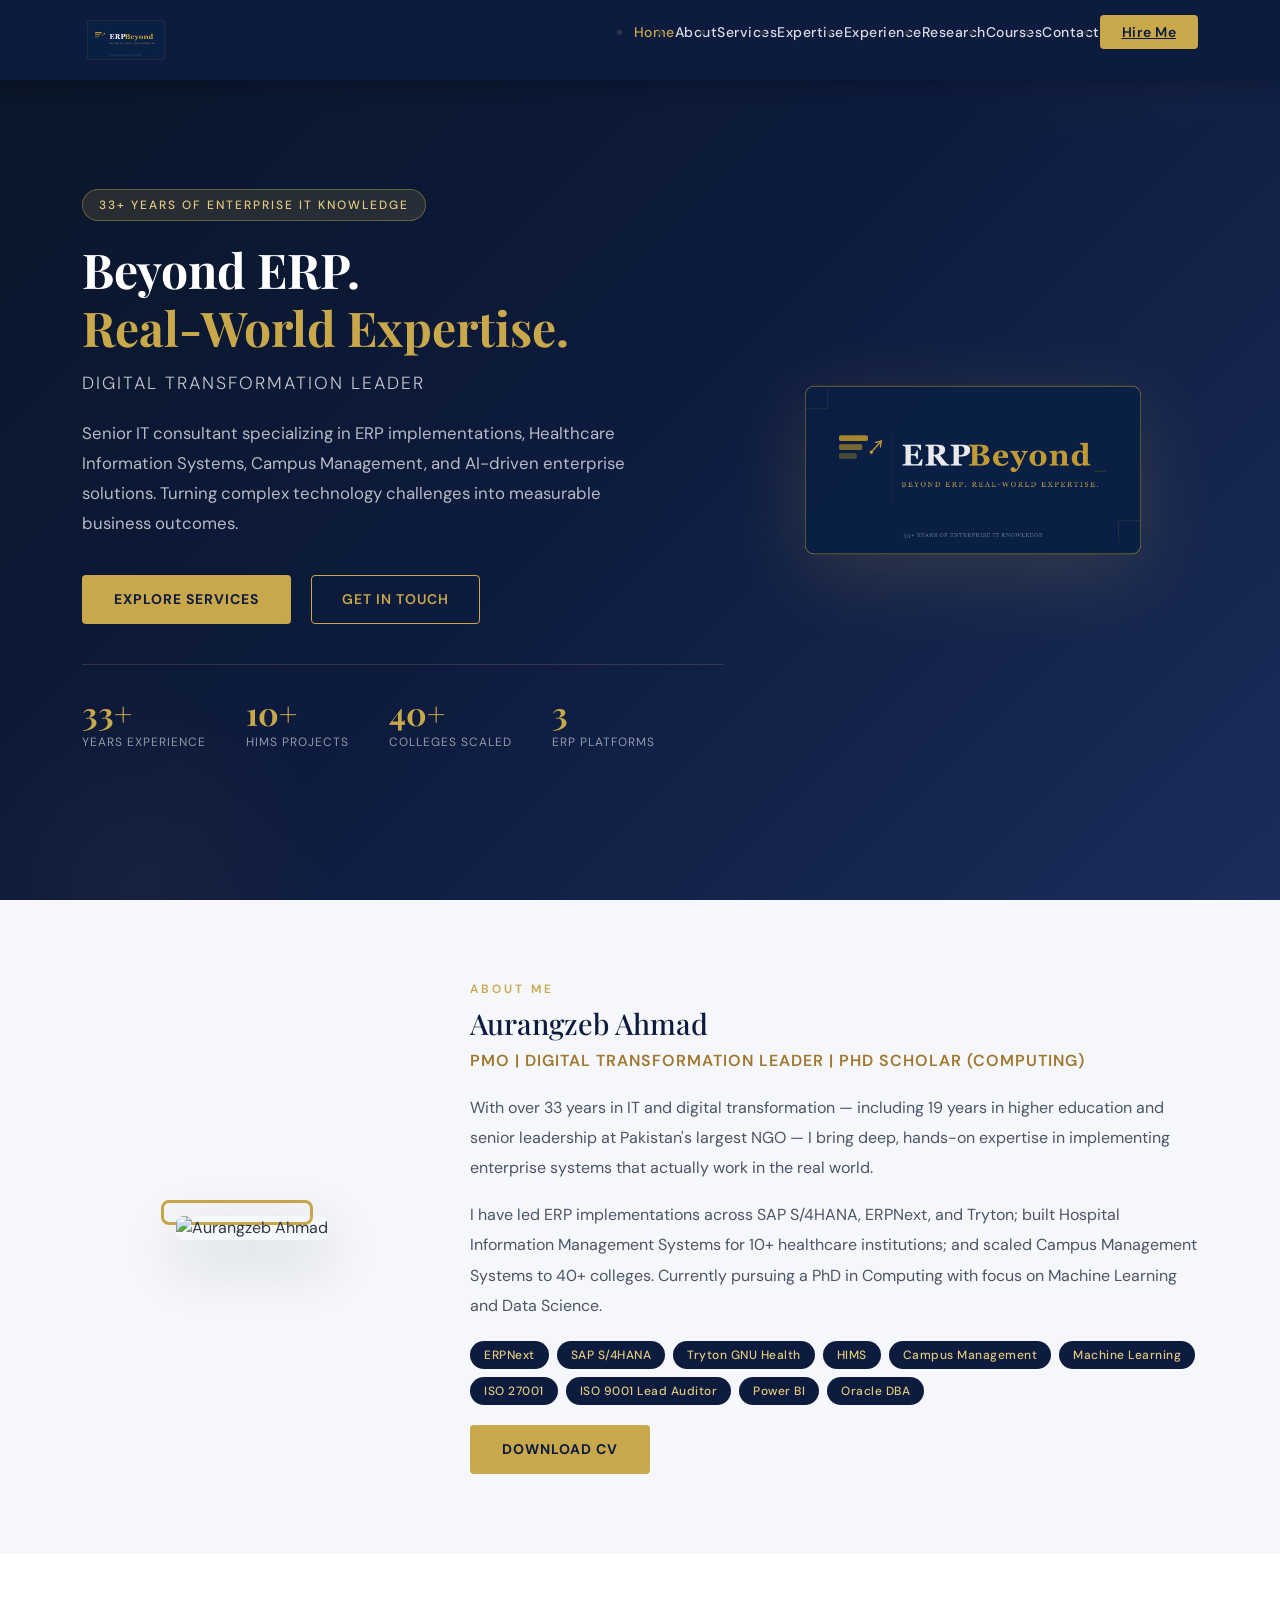
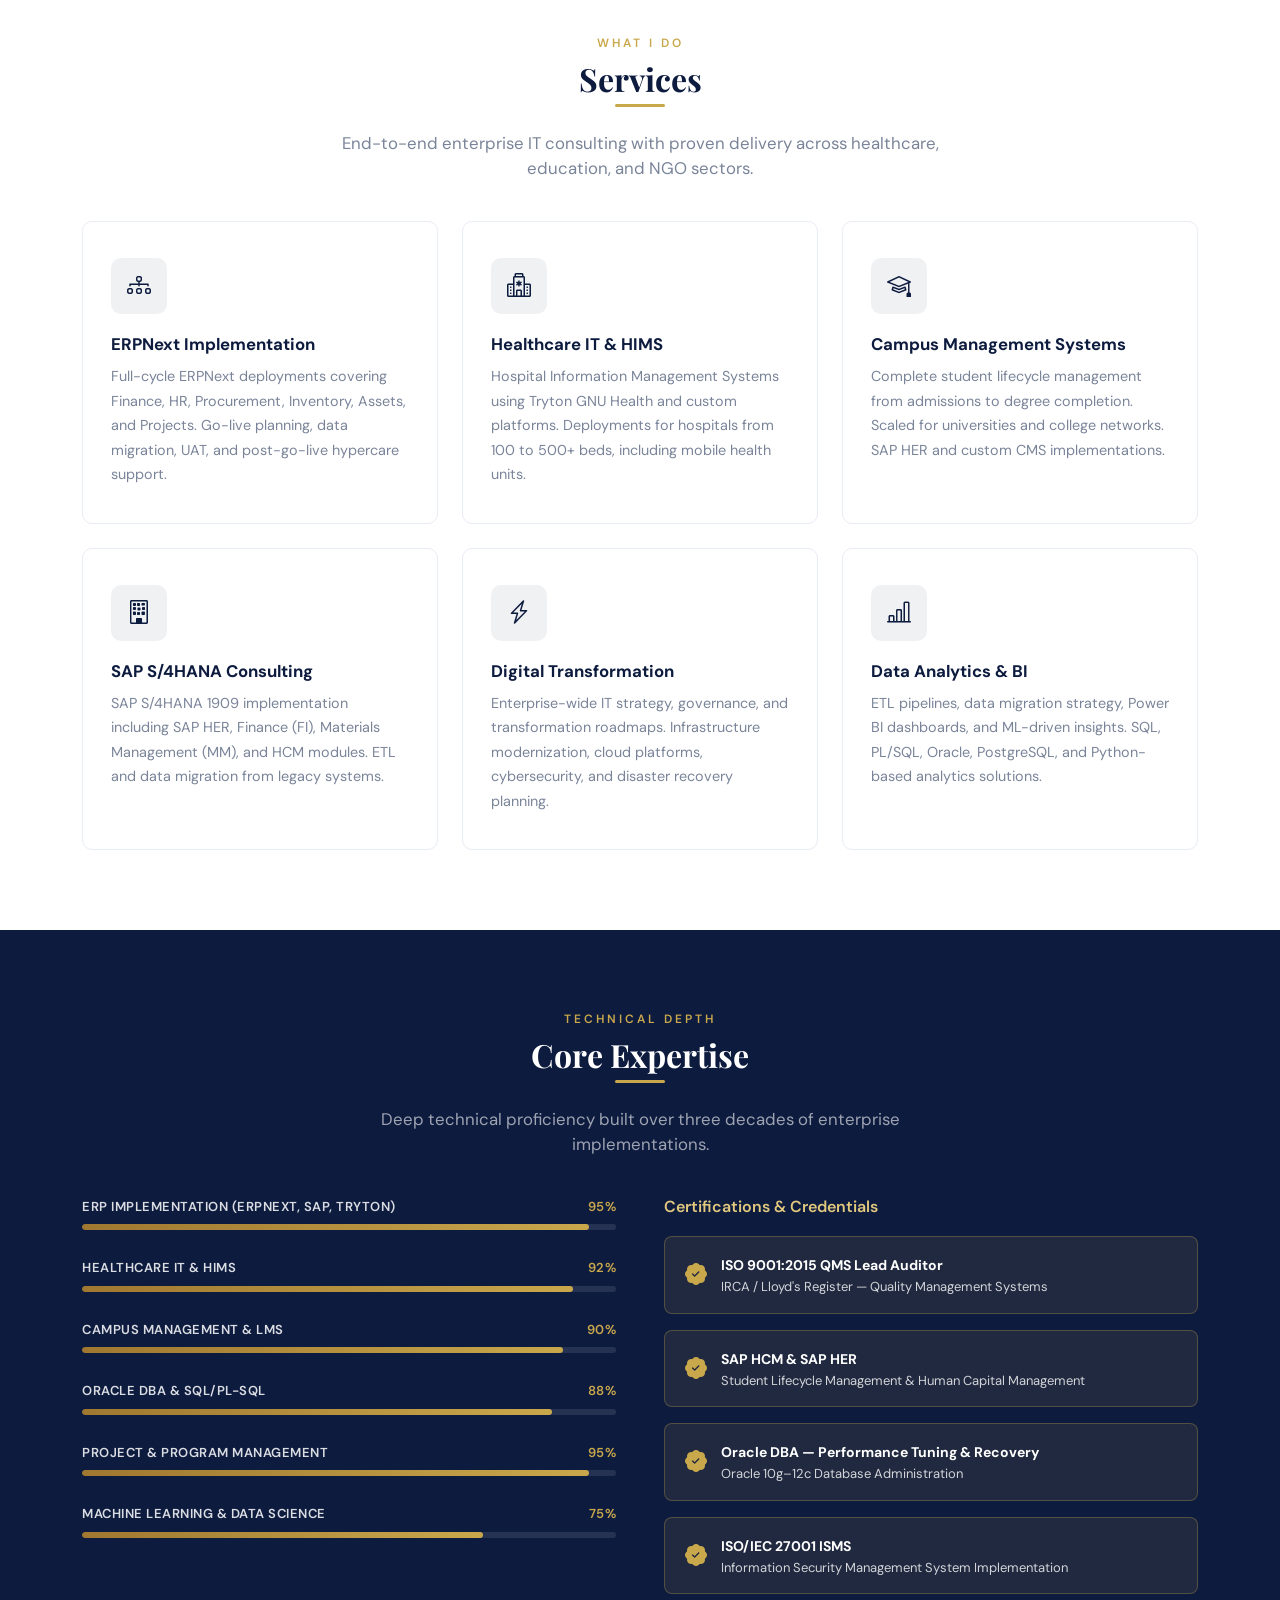
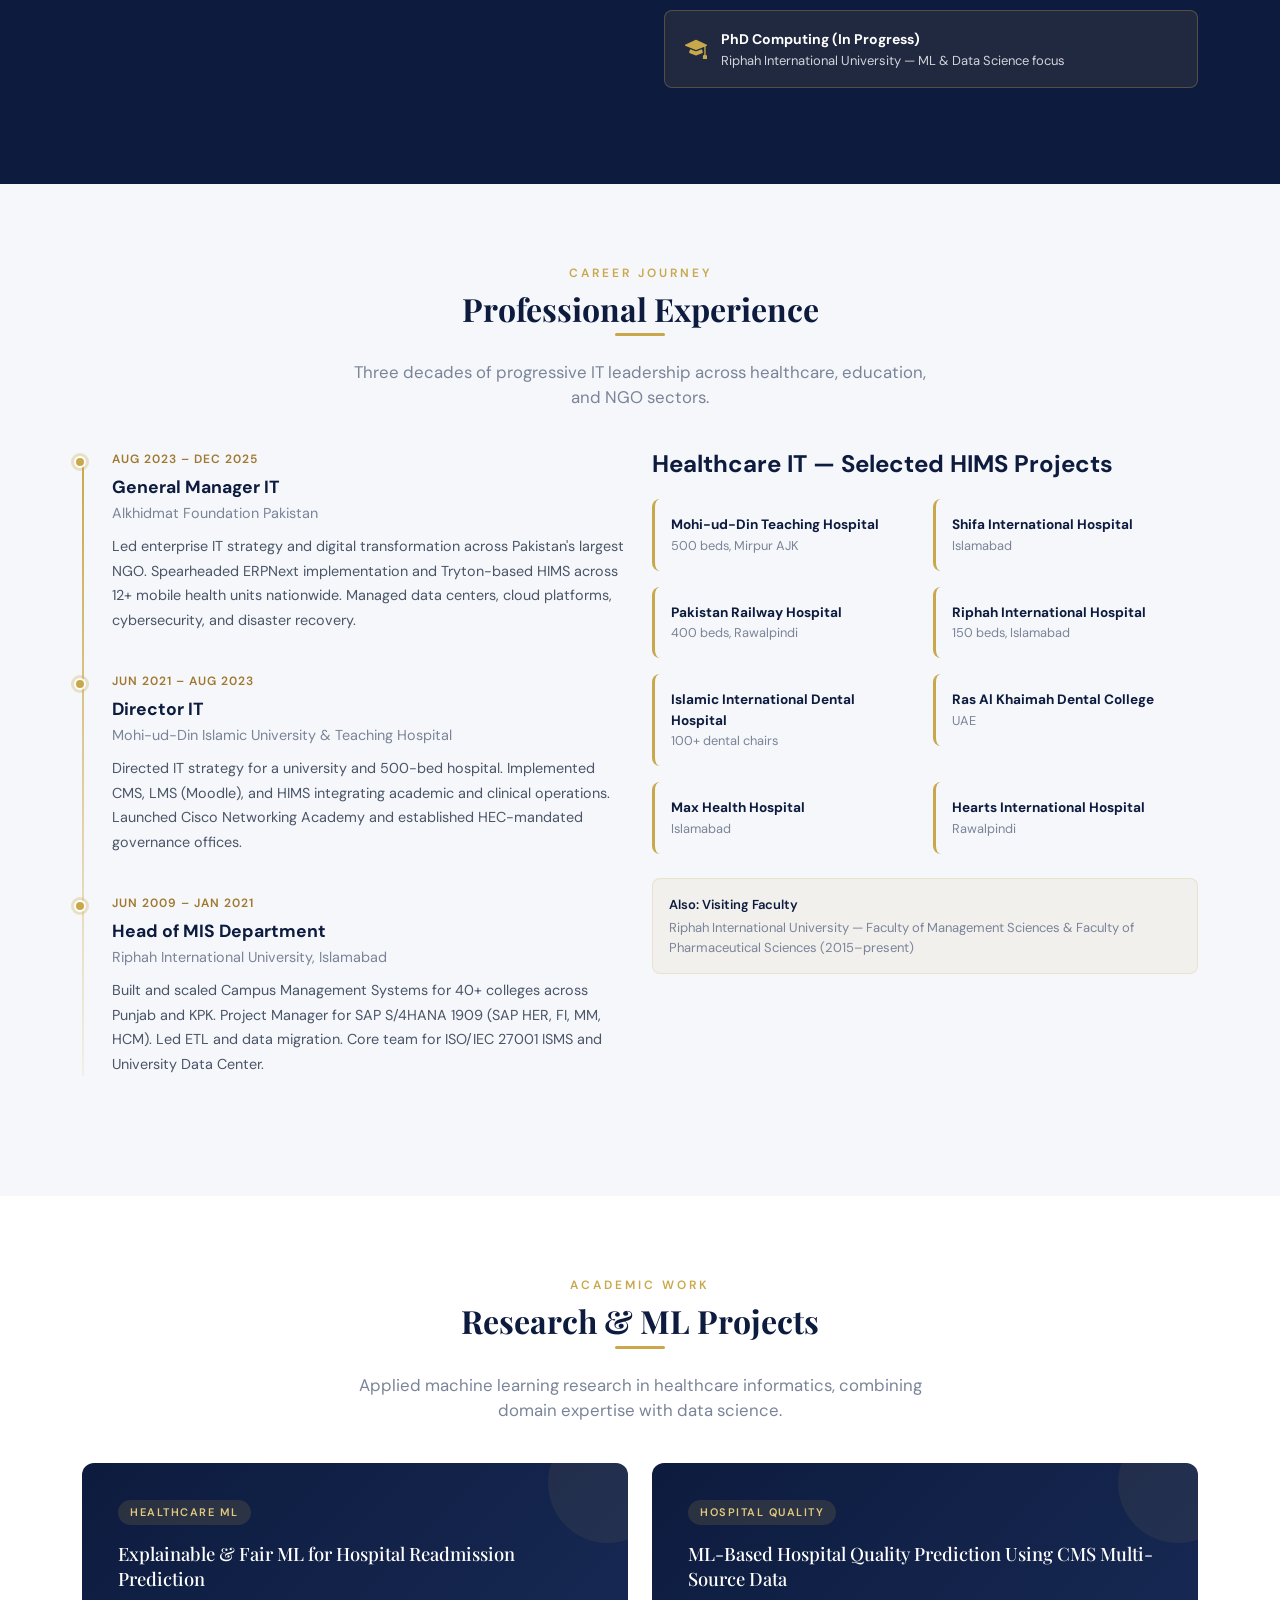
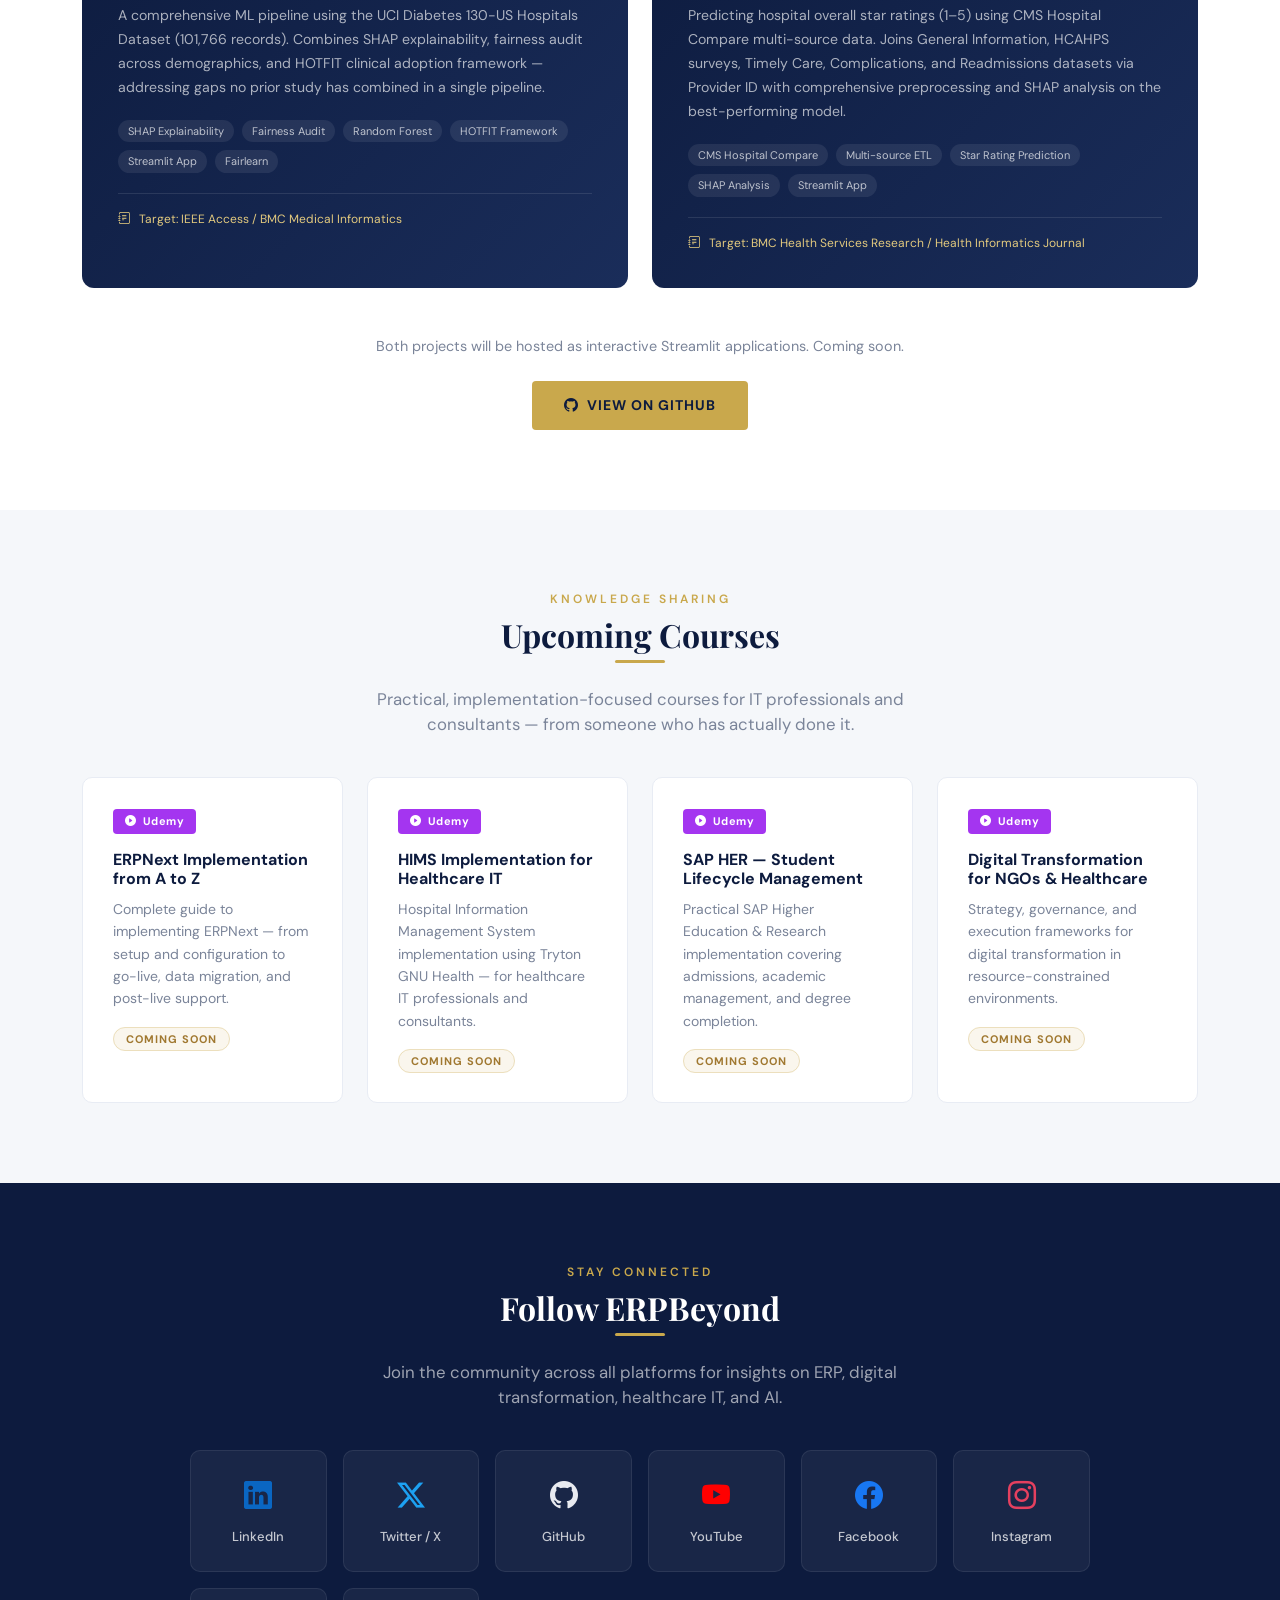
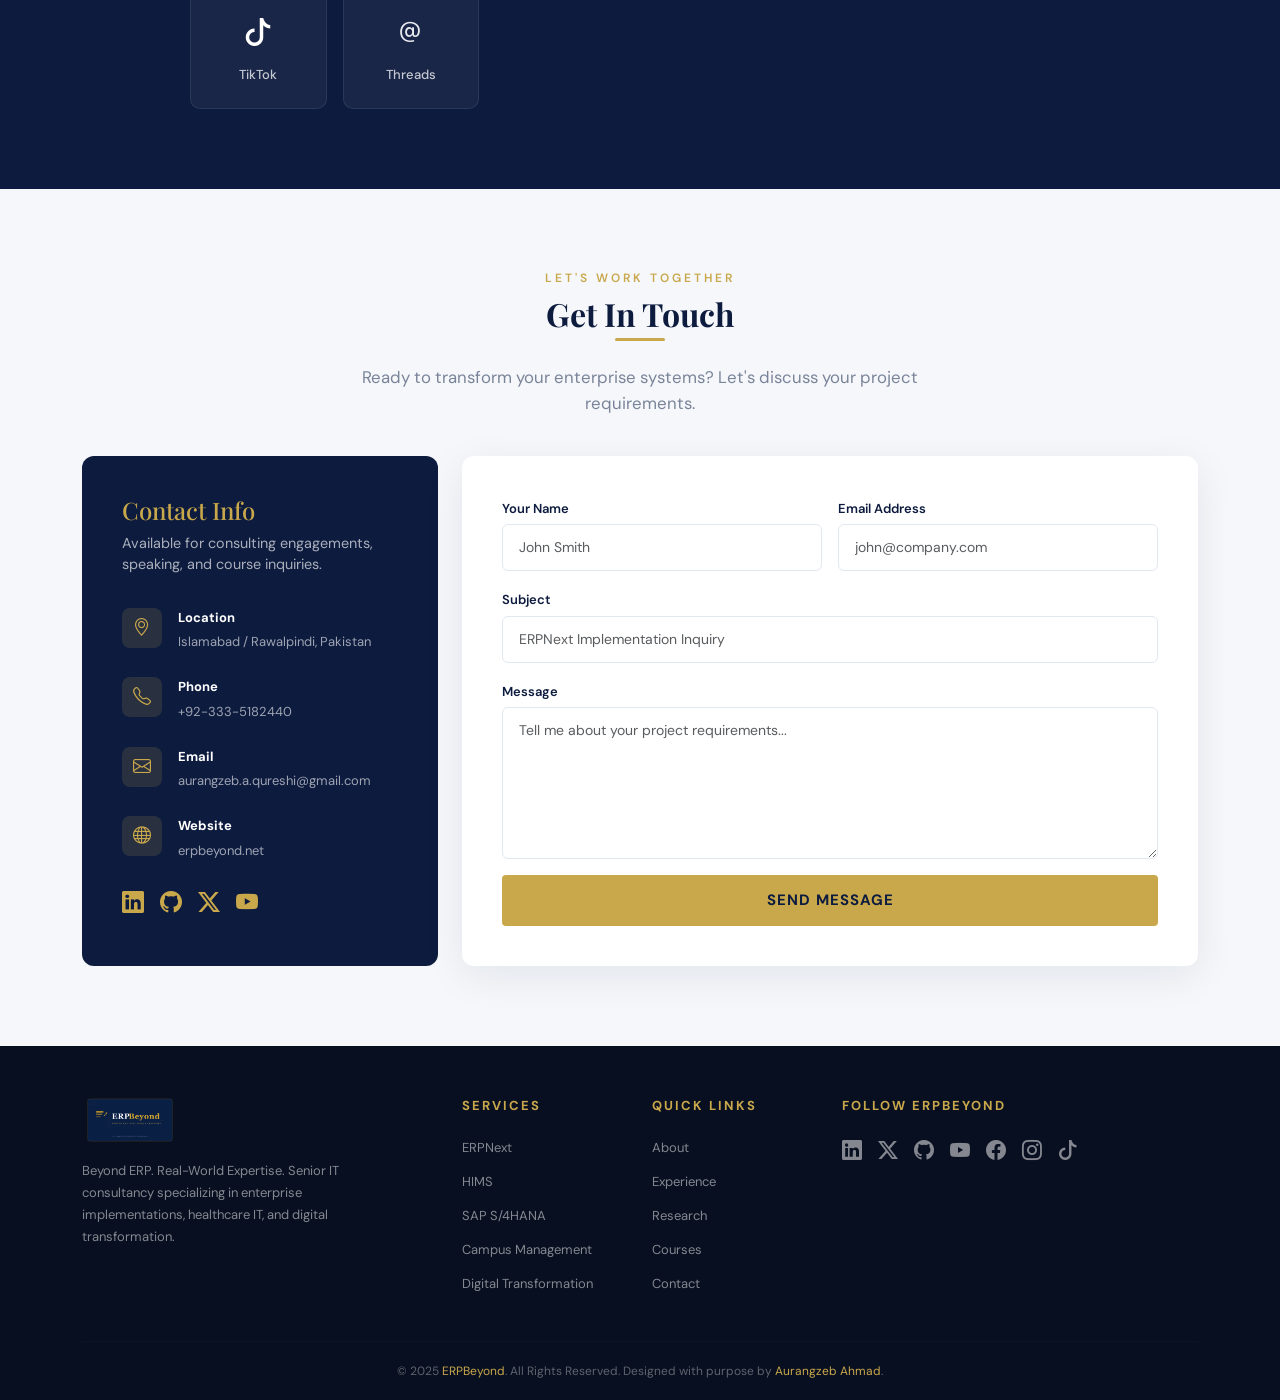
==== commit d0ca1483: "index file updates" ====
--- a/index.html
+++ b/index.html
@@ -26,6 +26,27 @@
 
   <!-- Main CSS -->
   <link href="assets/css/style.css" rel="stylesheet">
+
+  <!-- Override Arsha hero defaults that hide our content -->
+  <style>
+    /* Force hero text visible — Arsha's style.css sets color:transparent on typed text */
+    #hero h1, #hero h2, #hero p, #hero span, #hero div { visibility: visible !important; opacity: 1 !important; }
+    #hero .typed, #hero .typed-cursor { display: none !important; }
+    /* Arsha sets #hero h1 font-size very large and color white via its own rules — override */
+    #hero h1 { font-size: 3.2rem !important; color: #ffffff !important; font-family: 'Playfair Display', serif !important; }
+    #hero h1 span { color: var(--gold) !important; }
+    #hero h2 { font-size: 1.15rem !important; color: rgba(255,255,255,0.75) !important; font-family: 'DM Sans', sans-serif !important; font-weight: 300 !important; }
+    /* Fix navbar — Arsha shows mobile nav open by default on some viewports */
+    .navbar { display: flex !important; align-items: center !important; }
+    @media (max-width: 991px) {
+      #navbar ul { display: none; }
+      #navbar.navbar-mobile ul { display: block; }
+    }
+    @media (min-width: 992px) {
+      #navbar ul { display: flex !important; }
+      .mobile-nav-toggle { display: none !important; }
+    }
+  </style>
 
   <style>
     :root {
@@ -973,13 +994,13 @@
   </header>
 
   <!-- ======= Hero ======= -->
-  <section id="hero">
-    <div class="container hero-container">
+  <section id="hero" style="background:linear-gradient(135deg,#0a1628 0%,#0d1b3e 50%,#1a2d5a 100%) !important;min-height:100vh !important;display:flex !important;align-items:center !important;">
+    <div class="container hero-container" style="padding-top:100px;padding-bottom:60px;">
       <div class="row align-items-center">
         <div class="col-lg-7" data-aos="fade-right">
           <span class="hero-badge">33+ Years of Enterprise IT Knowledge</span>
-          <h1>Beyond ERP.<br><span>Real-World Expertise.</span></h1>
-          <h2>Digital Transformation Leader</h2>
+          <h1 style="font-family:'Playfair Display',serif!important;font-size:3rem!important;font-weight:700!important;color:#ffffff!important;line-height:1.2!important;margin-bottom:16px!important;">Beyond ERP.<br><span style="color:#c9a84c!important;">Real-World Expertise.</span></h1>
+          <h2 style="font-family:'DM Sans',sans-serif!important;font-size:1.1rem!important;font-weight:300!important;color:rgba(255,255,255,0.75)!important;letter-spacing:2px!important;text-transform:uppercase!important;margin-bottom:24px!important;">Digital Transformation Leader</h2>
           <p>Senior IT consultant specializing in ERP implementations, Healthcare Information Systems, Campus Management, and AI-driven enterprise solutions. Turning complex technology challenges into measurable business outcomes.</p>
           <div>
             <a href="#services" class="btn-gold scrollto">Explore Services</a>
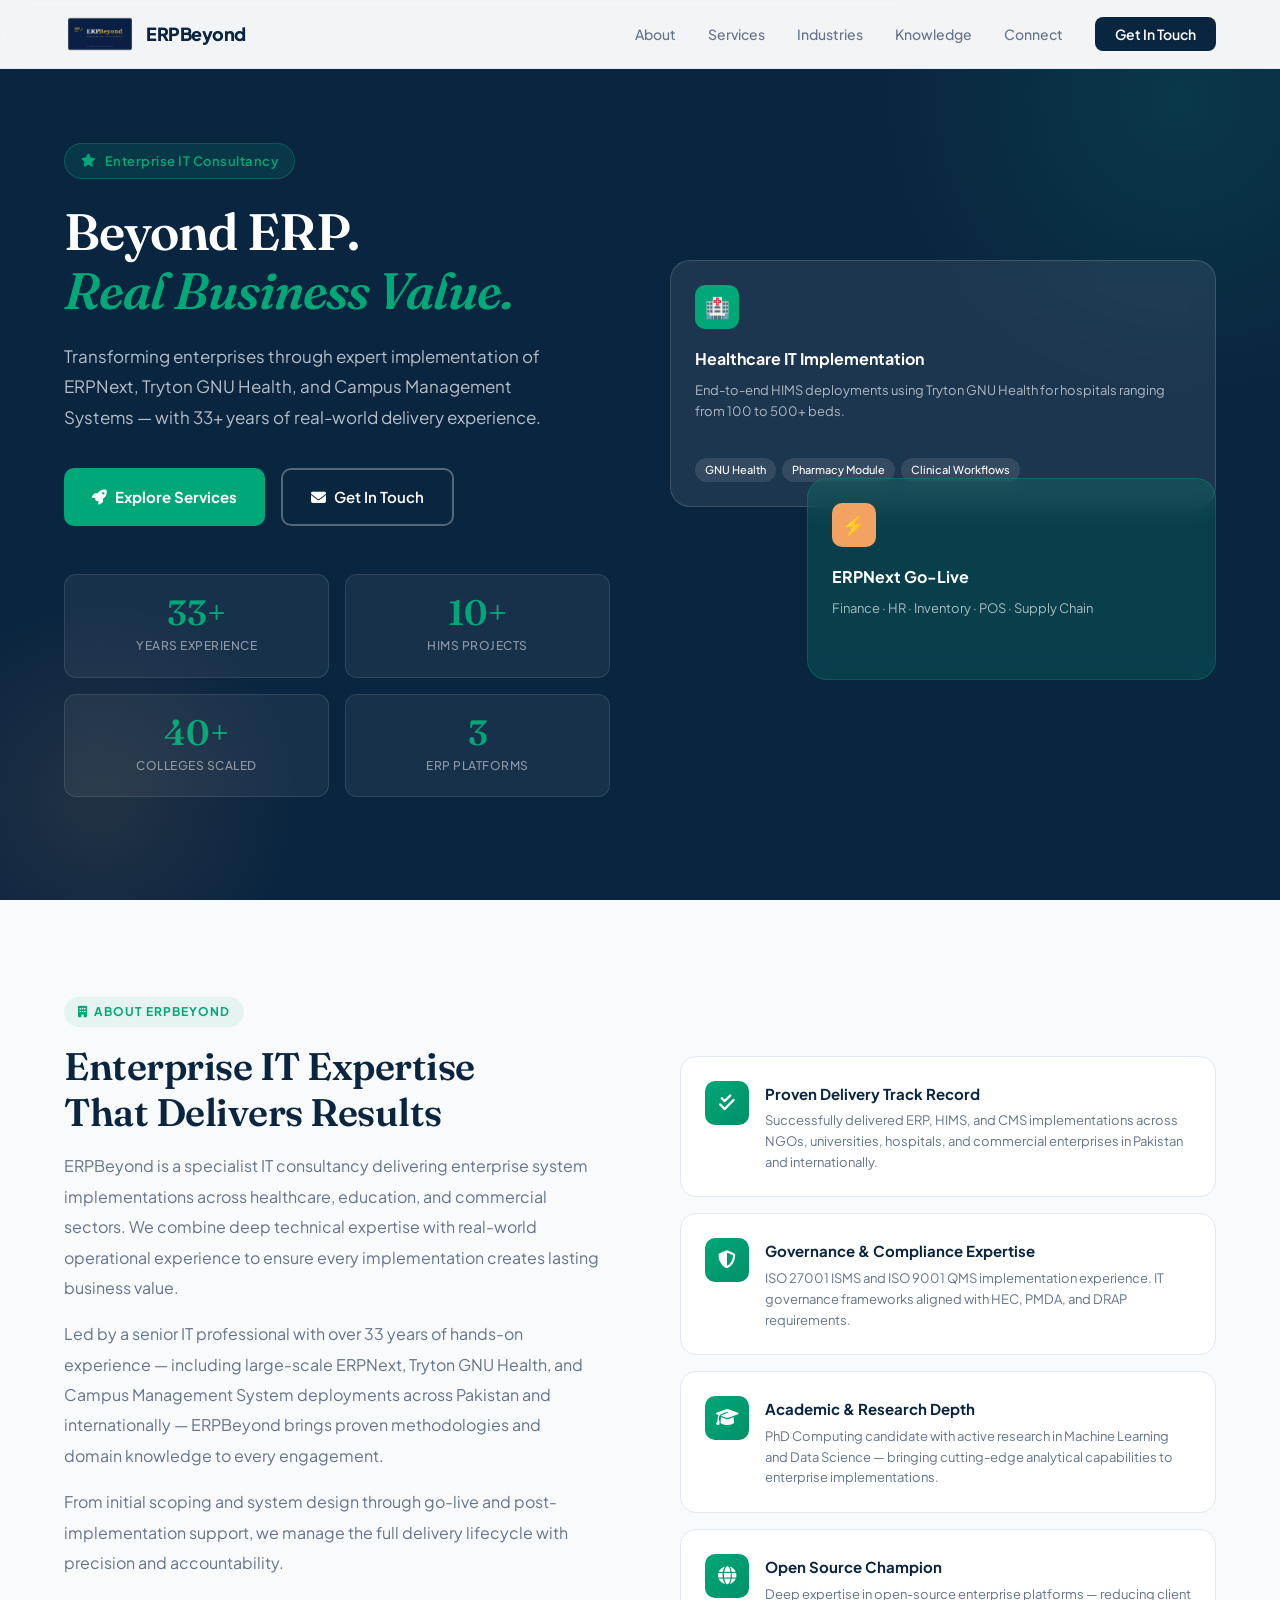
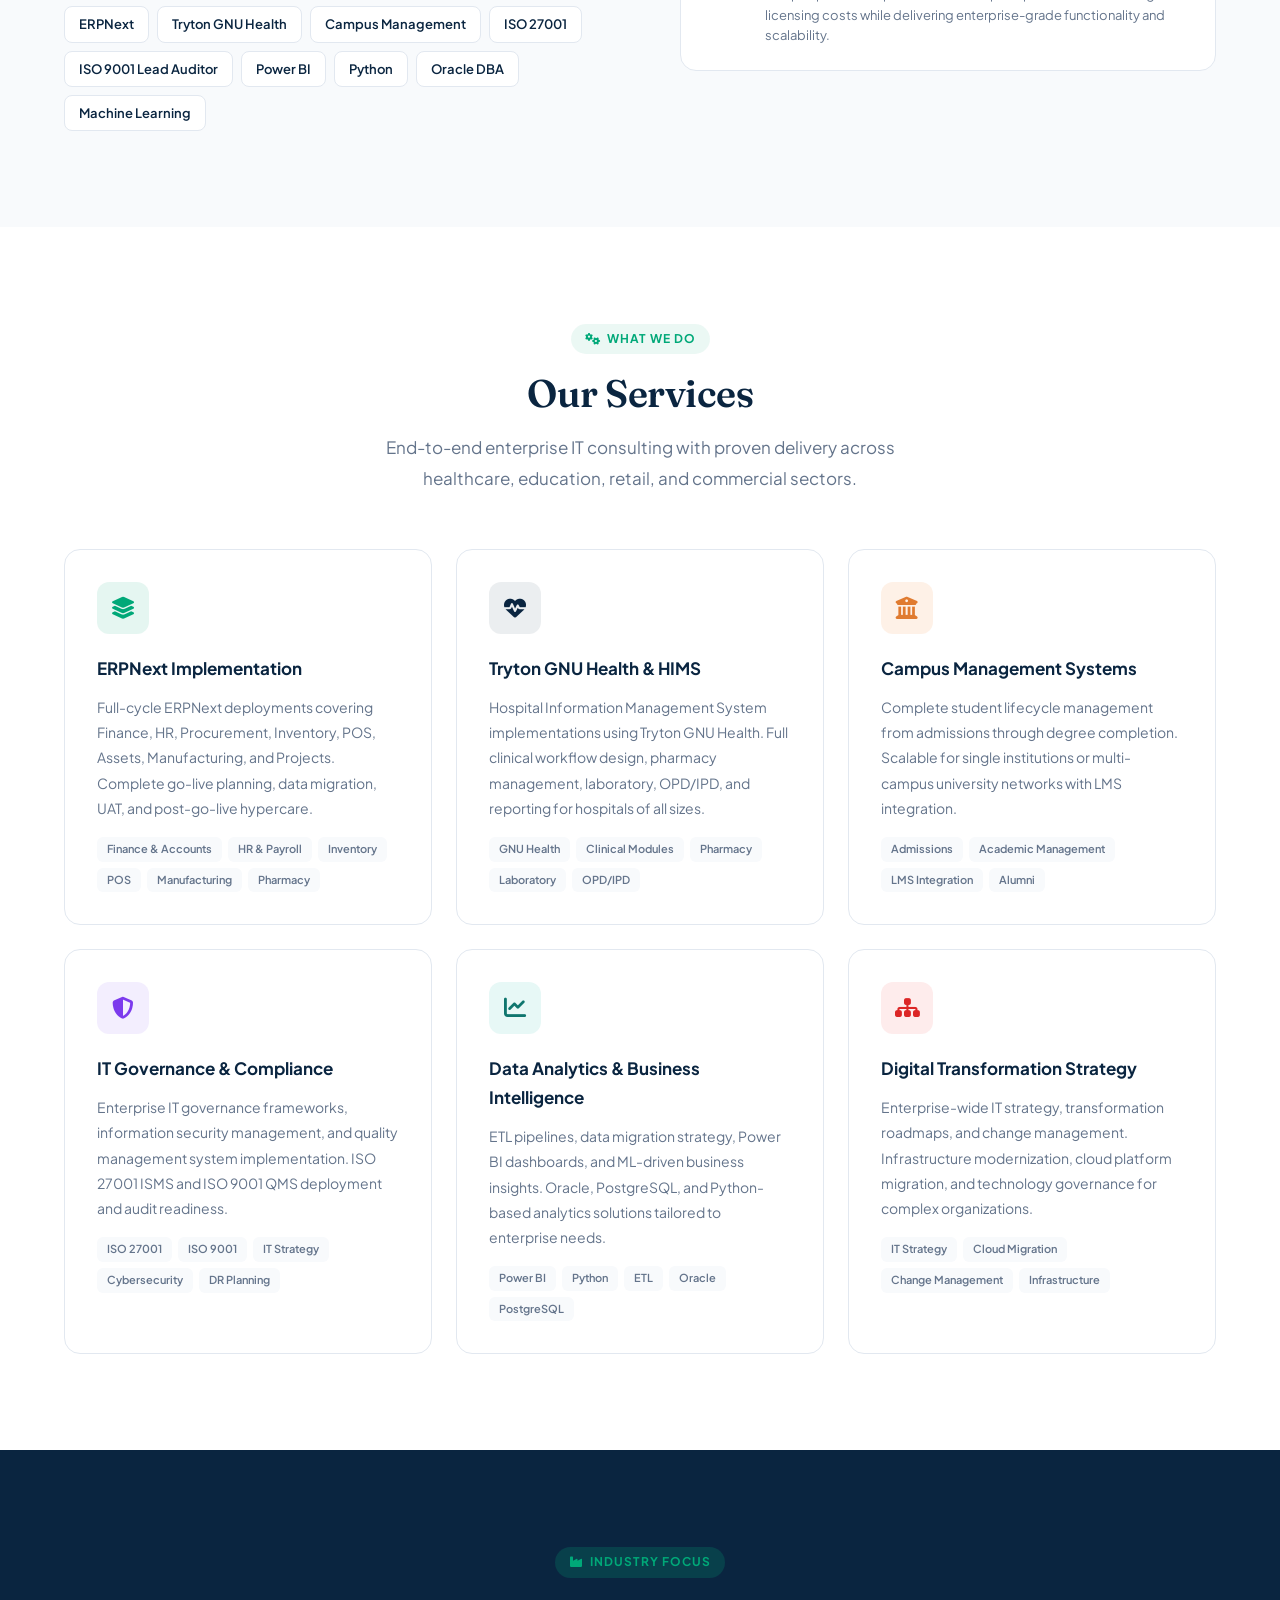
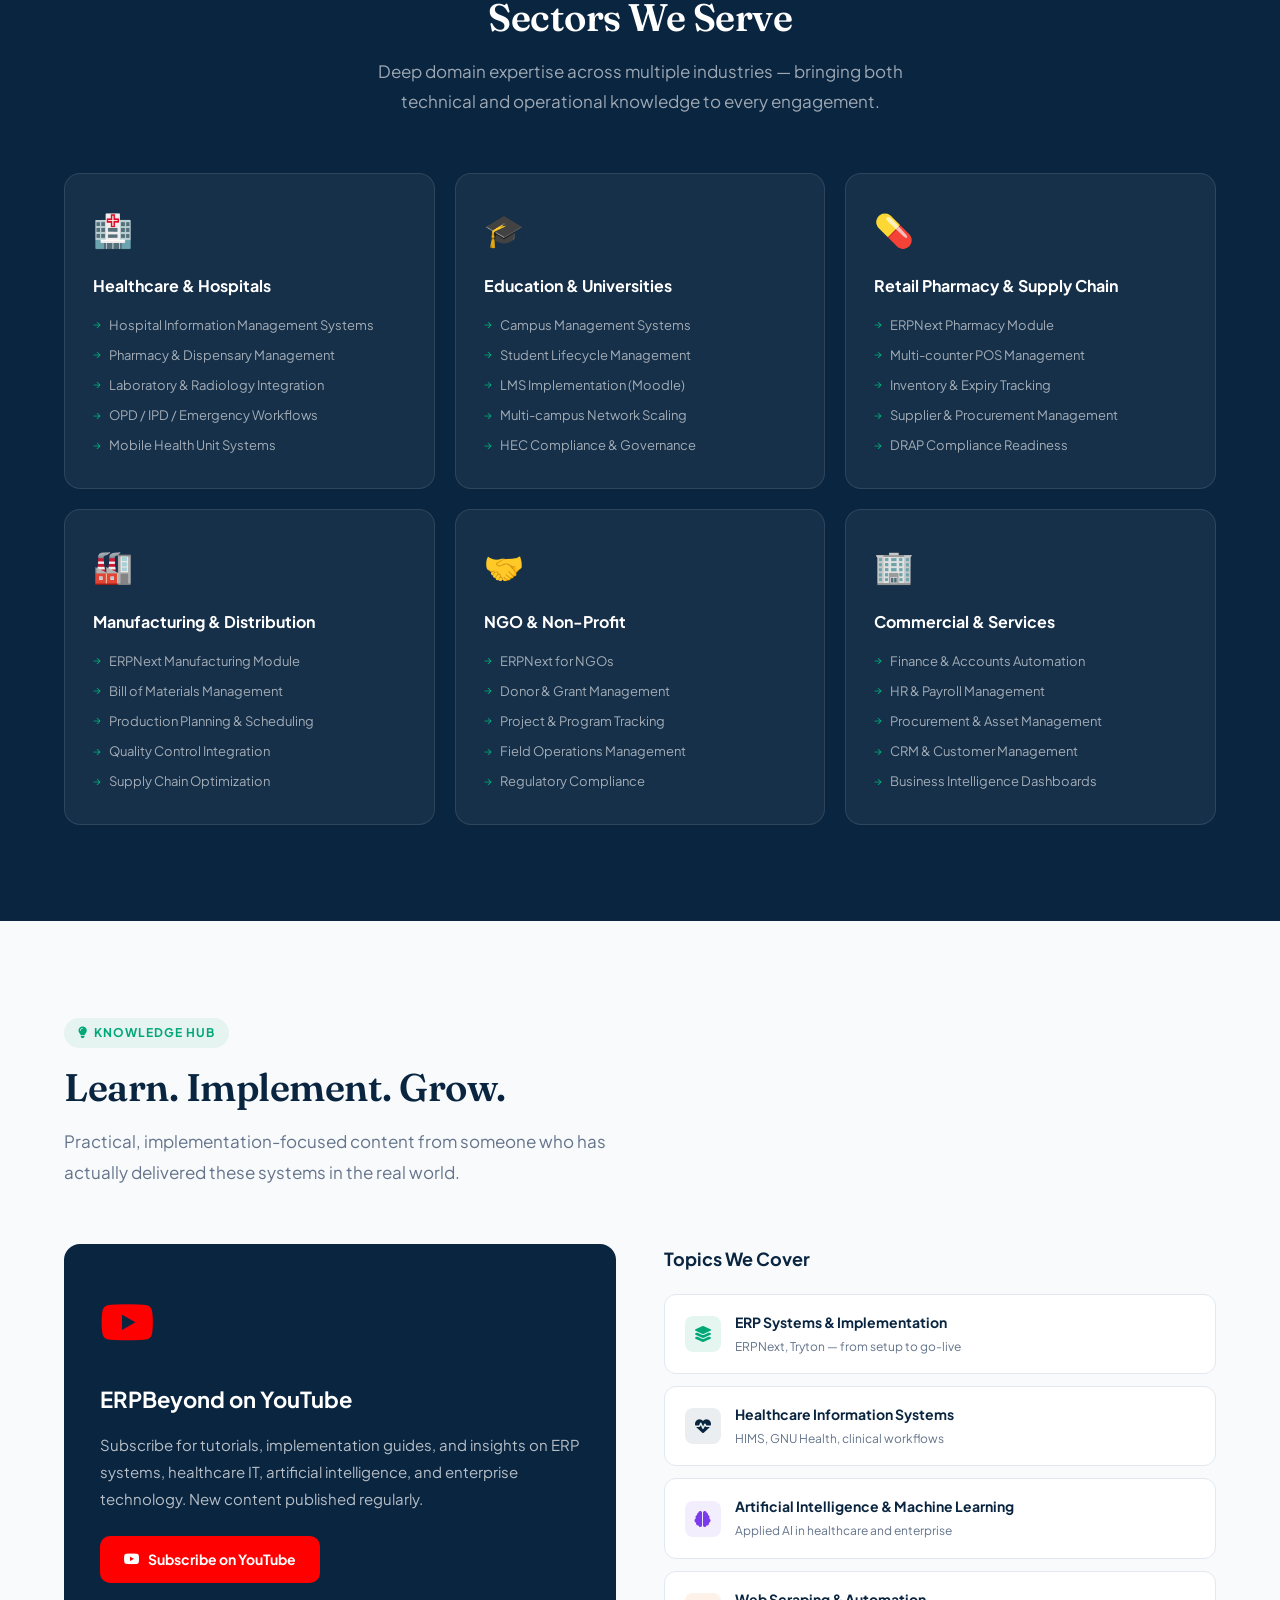
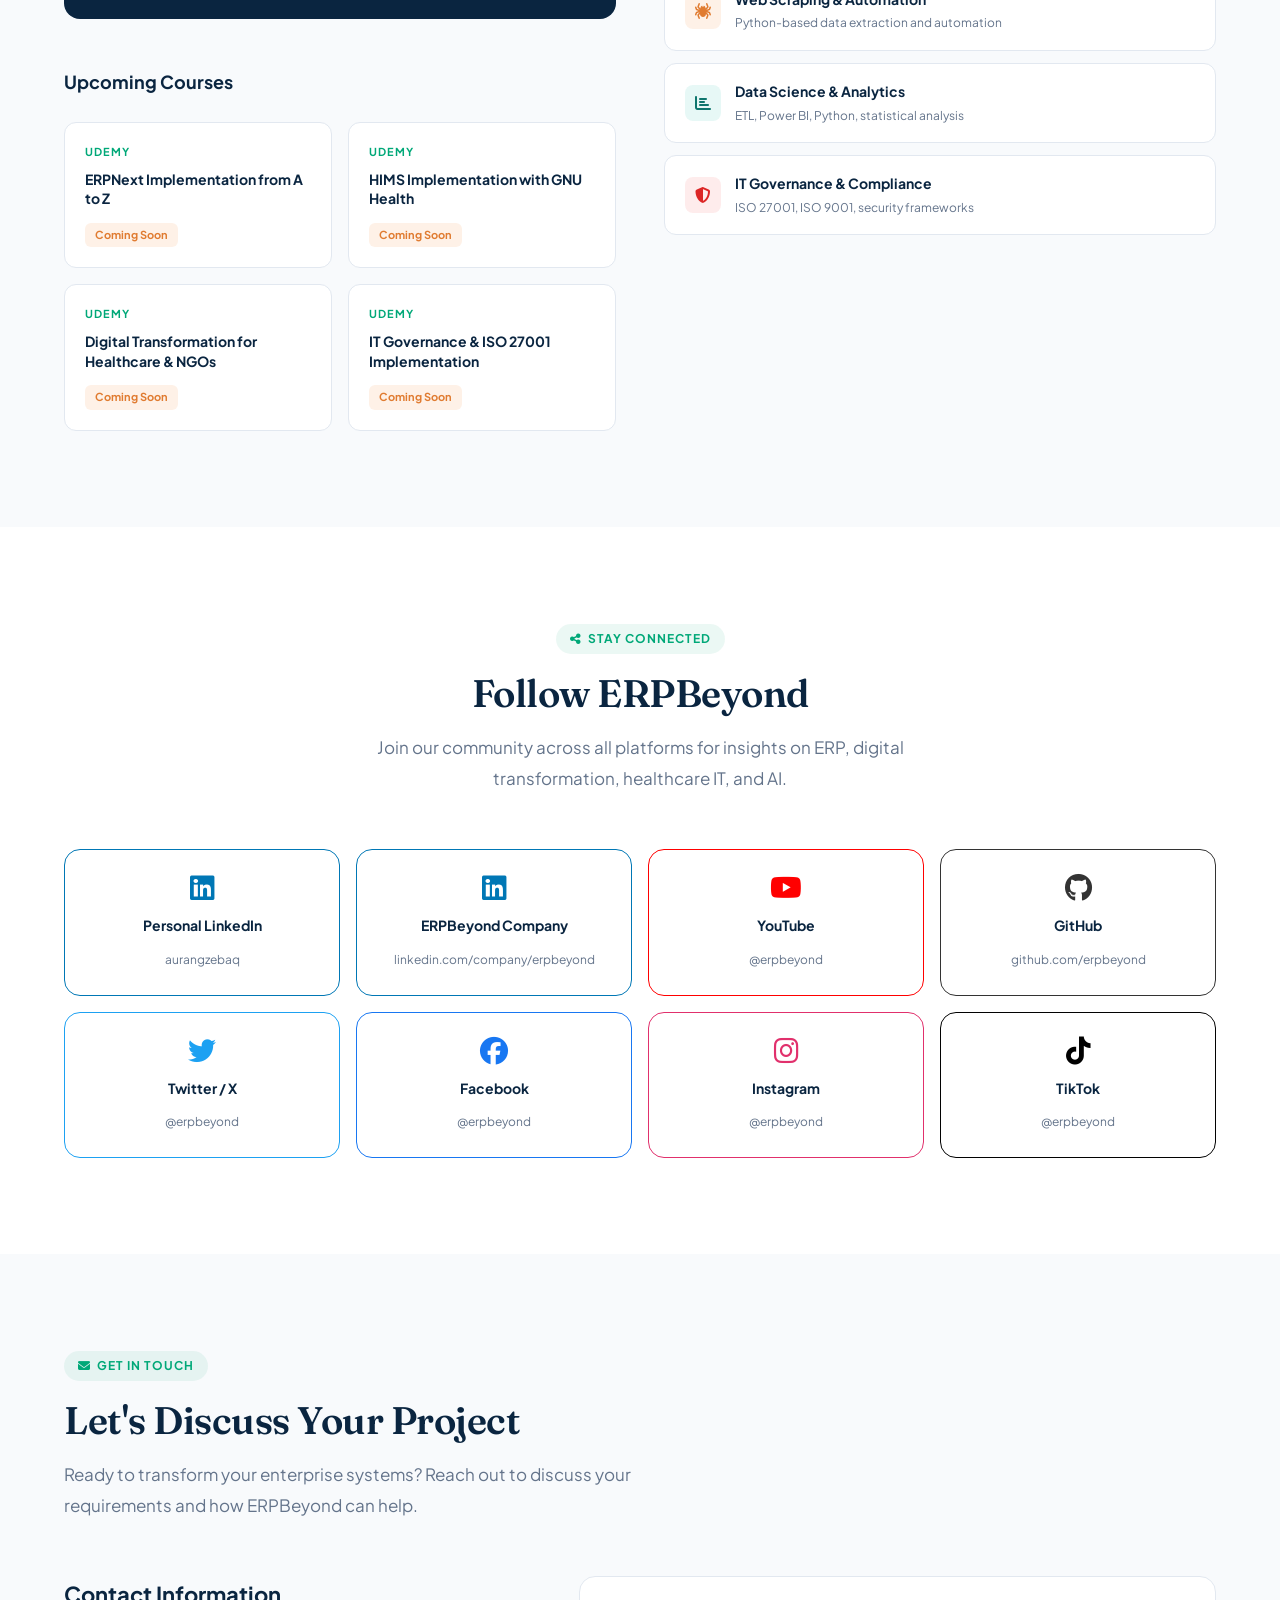
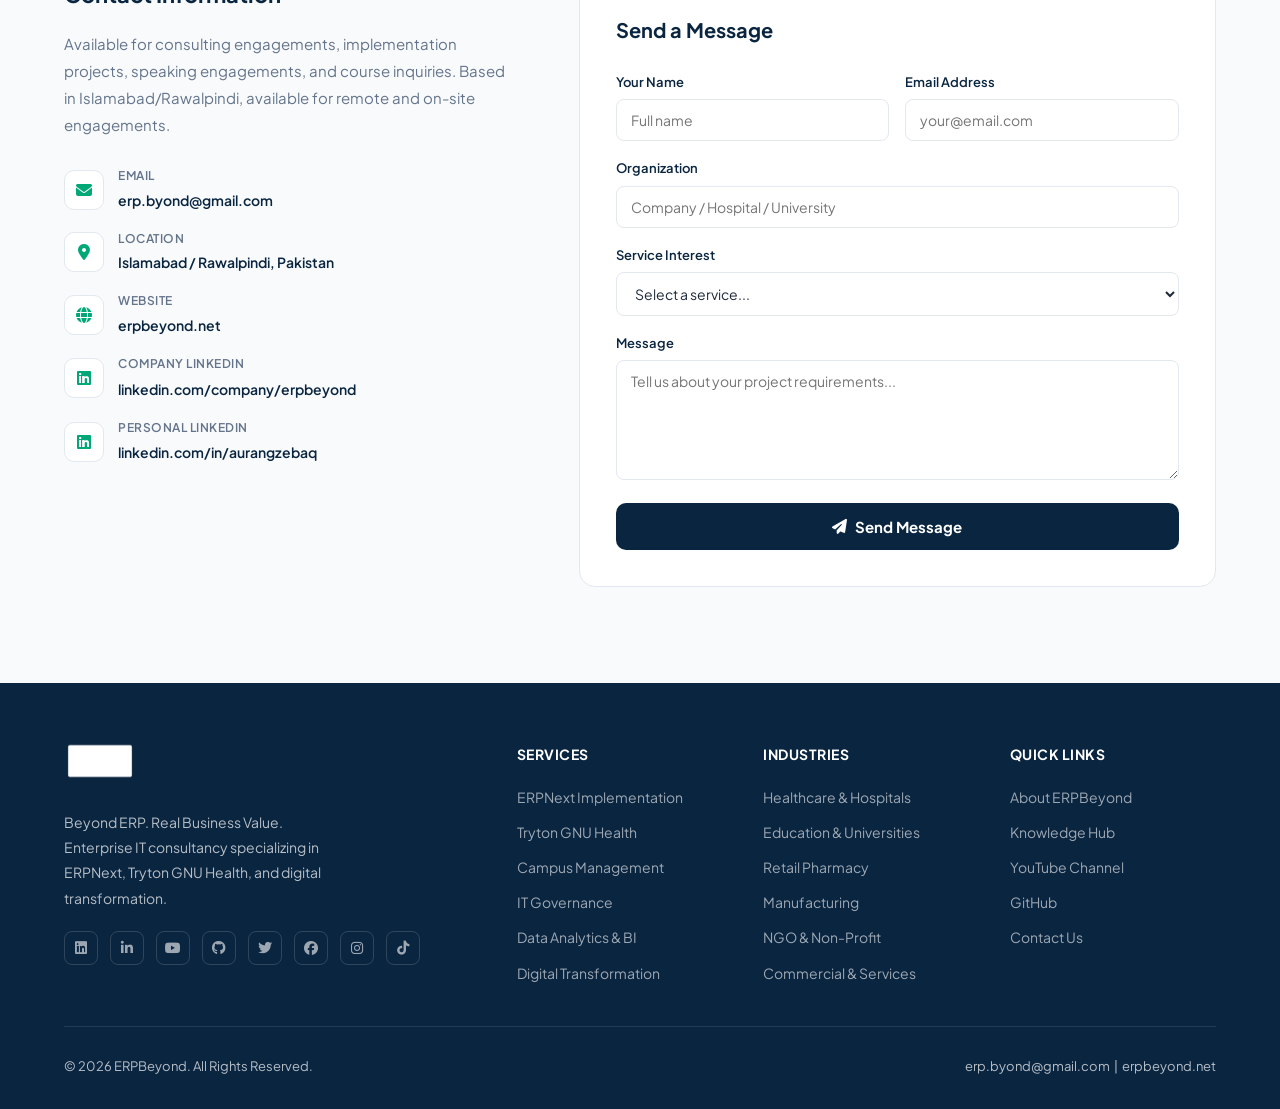
==== commit ab27b2a2: "Update index.html" ====
--- a/index.html
+++ b/index.html
@@ -1,1619 +1,873 @@
 <!DOCTYPE html>
 <html lang="en">
-
 <head>
-  <meta charset="utf-8">
-  <meta content="width=device-width, initial-scale=1.0" name="viewport">
-  <title>ERPBeyond | Enterprise IT Consultancy</title>
-  <meta name="description" content="ERPBeyond - Senior IT & Digital Transformation consultancy specializing in ERPNext, HIMS, SAP S/4HANA, Campus Management Systems and enterprise implementations. 33+ years of real-world expertise.">
-  <meta name="keywords" content="ERPNext, HIMS, SAP S4HANA, Digital Transformation, ERP Consultant, Healthcare IT, Campus Management, Pakistan">
-
-  <!-- Favicons -->
-  <link href="assets/img/favicon.png" rel="icon">
-  <link href="assets/img/apple-touch-icon.png" rel="apple-touch-icon">
-
-  <!-- Google Fonts -->
-  <link href="https://fonts.googleapis.com/css2?family=Playfair+Display:wght@600;700&family=DM+Sans:wght@300;400;500;600&display=swap" rel="stylesheet">
-
-  <!-- Vendor CSS Files -->
-  <link href="assets/vendor/animate.css/animate.min.css" rel="stylesheet">
-  <link href="assets/vendor/aos/aos.css" rel="stylesheet">
-  <link href="assets/vendor/bootstrap/css/bootstrap.min.css" rel="stylesheet">
-  <link href="assets/vendor/bootstrap-icons/bootstrap-icons.css" rel="stylesheet">
-  <link href="assets/vendor/boxicons/css/boxicons.min.css" rel="stylesheet">
-  <link href="assets/vendor/glightbox/css/glightbox.min.css" rel="stylesheet">
-  <link href="assets/vendor/swiper/swiper-bundle.min.css" rel="stylesheet">
-
-  <!-- Main CSS -->
-  <link href="assets/css/style.css" rel="stylesheet">
-
-  <!-- Override Arsha hero defaults that hide our content -->
-  <style>
-    /* Force hero text visible — Arsha's style.css sets color:transparent on typed text */
-    #hero h1, #hero h2, #hero p, #hero span, #hero div { visibility: visible !important; opacity: 1 !important; }
-    #hero .typed, #hero .typed-cursor { display: none !important; }
-    /* Arsha sets #hero h1 font-size very large and color white via its own rules — override */
-    #hero h1 { font-size: 3.2rem !important; color: #ffffff !important; font-family: 'Playfair Display', serif !important; }
-    #hero h1 span { color: var(--gold) !important; }
-    #hero h2 { font-size: 1.15rem !important; color: rgba(255,255,255,0.75) !important; font-family: 'DM Sans', sans-serif !important; font-weight: 300 !important; }
-    /* Fix navbar — Arsha shows mobile nav open by default on some viewports */
-    .navbar { display: flex !important; align-items: center !important; }
-    @media (max-width: 991px) {
-      #navbar ul { display: none; }
-      #navbar.navbar-mobile ul { display: block; }
+<meta charset="UTF-8">
+<meta name="viewport" content="width=device-width, initial-scale=1.0">
+<meta name="description" content="ERPBeyond - Enterprise IT Consultancy specializing in ERPNext, Tryton GNU Health, Campus Management Systems, IT Governance, and digital transformation.">
+<meta name="keywords" content="ERPNext, Tryton GNU Health, HIMS, Campus Management, IT Governance, Digital Transformation, ERP Consultant, Healthcare IT, Pakistan">
+<title>ERPBeyond | Enterprise IT Consultancy</title>
+<link href="https://fonts.googleapis.com/css2?family=Plus+Jakarta+Sans:wght@300;400;500;600;700;800&family=Fraunces:ital,wght@0,300;0,600;1,300&display=swap" rel="stylesheet">
+<link rel="stylesheet" href="https://cdnjs.cloudflare.com/ajax/libs/font-awesome/6.5.0/css/all.min.css">
+<style>
+:root{
+--primary:#0A2540;
+--accent:#00A878;
+--accent2:#F4A261;
+--light:#F8FAFC;
+--text:#1E293B;
+--muted:#64748B;
+--border:#E2E8F0;
+--white:#FFFFFF;
+--card:#FFFFFF;
+--shadow:0 4px 24px rgba(10,37,64,0.08);
+--radius:16px;
+}
+*{margin:0;padding:0;box-sizing:border-box}
+html{scroll-behavior:smooth}
+body{font-family:'Plus Jakarta Sans',sans-serif;color:var(--text);background:var(--white);line-height:1.7;overflow-x:hidden}
+
+/* NAV */
+nav{position:fixed;top:0;left:0;right:0;z-index:1000;background:rgba(255,255,255,0.95);backdrop-filter:blur(12px);border-bottom:1px solid var(--border);padding:0 5%}
+.nav-inner{display:flex;align-items:center;justify-content:space-between;height:68px}
+.nav-logo{display:flex;align-items:center;gap:10px;text-decoration:none}
+.nav-logo img{height:36px}
+.nav-logo span{font-weight:800;font-size:18px;color:var(--primary);letter-spacing:-0.5px}
+.nav-links{display:flex;gap:32px;list-style:none}
+.nav-links a{text-decoration:none;color:var(--muted);font-size:14px;font-weight:500;transition:color 0.2s}
+.nav-links a:hover{color:var(--accent)}
+.nav-cta{background:var(--primary);color:var(--white)!important;padding:8px 20px;border-radius:8px;font-weight:600!important}
+.nav-cta:hover{background:var(--accent)!important;color:var(--white)!important}
+.hamburger{display:none;flex-direction:column;gap:5px;cursor:pointer;background:none;border:none;padding:4px}
+.hamburger span{width:24px;height:2px;background:var(--primary);display:block;transition:all 0.3s}
+.mobile-menu{display:none;position:fixed;top:68px;left:0;right:0;background:var(--white);border-bottom:1px solid var(--border);padding:20px 5%;z-index:999}
+.mobile-menu.open{display:block}
+.mobile-menu a{display:block;padding:12px 0;color:var(--text);text-decoration:none;font-weight:500;border-bottom:1px solid var(--border);font-size:15px}
+
+/* HERO */
+.hero{min-height:100vh;background:var(--primary);display:flex;align-items:center;padding:100px 5% 60px;position:relative;overflow:hidden}
+.hero::before{content:'';position:absolute;top:-200px;right:-200px;width:600px;height:600px;background:radial-gradient(circle,rgba(0,168,120,0.15) 0%,transparent 70%);pointer-events:none}
+.hero::after{content:'';position:absolute;bottom:-100px;left:-100px;width:400px;height:400px;background:radial-gradient(circle,rgba(244,162,97,0.1) 0%,transparent 70%);pointer-events:none}
+.hero-grid{display:grid;grid-template-columns:1fr 1fr;gap:60px;align-items:center;max-width:1200px;margin:0 auto;width:100%}
+.hero-tag{display:inline-flex;align-items:center;gap:8px;background:rgba(0,168,120,0.15);border:1px solid rgba(0,168,120,0.3);color:#00A878;padding:6px 16px;border-radius:100px;font-size:13px;font-weight:600;margin-bottom:24px;letter-spacing:0.5px}
+.hero h1{font-family:'Fraunces',serif;font-size:clamp(2.4rem,4vw,3.6rem);font-weight:600;color:var(--white);line-height:1.15;margin-bottom:20px;letter-spacing:-1px}
+.hero h1 em{color:var(--accent);font-style:italic}
+.hero p{color:rgba(255,255,255,0.7);font-size:17px;margin-bottom:36px;line-height:1.8;max-width:520px}
+.hero-btns{display:flex;gap:16px;flex-wrap:wrap}
+.btn-primary{background:var(--accent);color:var(--white);padding:14px 28px;border-radius:10px;text-decoration:none;font-weight:700;font-size:15px;transition:all 0.3s;border:none;cursor:pointer;display:inline-flex;align-items:center;gap:8px}
+.btn-primary:hover{background:#009068;transform:translateY(-2px);box-shadow:0 8px 24px rgba(0,168,120,0.3)}
+.btn-outline{background:transparent;color:var(--white);padding:14px 28px;border-radius:10px;text-decoration:none;font-weight:600;font-size:15px;transition:all 0.3s;border:2px solid rgba(255,255,255,0.3);display:inline-flex;align-items:center;gap:8px}
+.btn-outline:hover{border-color:var(--white);background:rgba(255,255,255,0.08)}
+.hero-stats{display:grid;grid-template-columns:repeat(2,1fr);gap:16px;margin-top:48px}
+.stat-box{background:rgba(255,255,255,0.06);border:1px solid rgba(255,255,255,0.1);border-radius:12px;padding:20px;text-align:center}
+.stat-box .num{font-family:'Fraunces',serif;font-size:2.2rem;font-weight:600;color:var(--accent);line-height:1}
+.stat-box .lbl{font-size:12px;color:rgba(255,255,255,0.5);margin-top:6px;font-weight:500;text-transform:uppercase;letter-spacing:0.5px}
+.hero-visual{position:relative}
+.hero-card-stack{position:relative;height:420px}
+.hcard{position:absolute;background:rgba(255,255,255,0.08);backdrop-filter:blur(10px);border:1px solid rgba(255,255,255,0.15);border-radius:20px;padding:24px;color:var(--white)}
+.hcard.main{width:100%;top:0;left:0}
+.hcard.float1{width:75%;bottom:0;right:0;background:rgba(0,168,120,0.2);border-color:rgba(0,168,120,0.3)}
+.hcard-icon{width:44px;height:44px;background:var(--accent);border-radius:10px;display:flex;align-items:center;justify-content:center;font-size:20px;margin-bottom:16px}
+.hcard h3{font-size:16px;font-weight:700;margin-bottom:8px}
+.hcard p{font-size:13px;color:rgba(255,255,255,0.65);line-height:1.6}
+.hcard-tags{display:flex;flex-wrap:wrap;gap:6px;margin-top:12px}
+.hcard-tags span{background:rgba(255,255,255,0.1);padding:3px 10px;border-radius:100px;font-size:11px;font-weight:500}
+
+/* SECTIONS */
+section{padding:96px 5%}
+.section-inner{max-width:1200px;margin:0 auto}
+.section-tag{display:inline-flex;align-items:center;gap:6px;background:rgba(0,168,120,0.08);color:var(--accent);padding:5px 14px;border-radius:100px;font-size:12px;font-weight:700;text-transform:uppercase;letter-spacing:1px;margin-bottom:16px}
+.section-title{font-family:'Fraunces',serif;font-size:clamp(1.8rem,3vw,2.8rem);font-weight:600;color:var(--primary);line-height:1.2;margin-bottom:16px;letter-spacing:-0.5px}
+.section-sub{color:var(--muted);font-size:17px;max-width:600px;line-height:1.8}
+.section-header{margin-bottom:56px}
+.section-header.center{text-align:center}
+.section-header.center .section-sub{margin:0 auto}
+
+/* ABOUT */
+.about{background:var(--light)}
+.about-grid{display:grid;grid-template-columns:1fr 1fr;gap:80px;align-items:center}
+.about-content p{color:var(--muted);font-size:16px;line-height:1.9;margin-bottom:16px}
+.about-badges{display:flex;flex-wrap:wrap;gap:8px;margin-top:28px}
+.badge{background:var(--white);border:1px solid var(--border);color:var(--primary);padding:6px 14px;border-radius:8px;font-size:13px;font-weight:600}
+.about-highlights{display:grid;gap:16px}
+.highlight-card{background:var(--white);border:1px solid var(--border);border-radius:var(--radius);padding:24px;display:flex;gap:16px;align-items:flex-start;transition:box-shadow 0.3s}
+.highlight-card:hover{box-shadow:var(--shadow)}
+.highlight-icon{width:44px;height:44px;background:linear-gradient(135deg,var(--accent),#009068);border-radius:10px;display:flex;align-items:center;justify-content:center;color:var(--white);font-size:18px;flex-shrink:0}
+.highlight-card h4{font-size:15px;font-weight:700;color:var(--primary);margin-bottom:4px}
+.highlight-card p{font-size:13px;color:var(--muted);line-height:1.6}
+
+/* SERVICES */
+.services-grid{display:grid;grid-template-columns:repeat(3,1fr);gap:24px}
+.service-card{background:var(--white);border:1px solid var(--border);border-radius:var(--radius);padding:32px;transition:all 0.3s;position:relative;overflow:hidden}
+.service-card::before{content:'';position:absolute;top:0;left:0;right:0;height:3px;background:linear-gradient(90deg,var(--accent),var(--accent2));transform:scaleX(0);transform-origin:left;transition:transform 0.3s}
+.service-card:hover{box-shadow:var(--shadow);transform:translateY(-4px)}
+.service-card:hover::before{transform:scaleX(1)}
+.service-icon{width:52px;height:52px;border-radius:12px;display:flex;align-items:center;justify-content:center;font-size:22px;margin-bottom:20px}
+.service-card h3{font-size:17px;font-weight:700;color:var(--primary);margin-bottom:12px}
+.service-card p{font-size:14px;color:var(--muted);line-height:1.8}
+.service-tags{display:flex;flex-wrap:wrap;gap:6px;margin-top:16px}
+.service-tags span{background:var(--light);color:var(--muted);padding:3px 10px;border-radius:6px;font-size:11px;font-weight:600}
+.si-green{background:rgba(0,168,120,0.1);color:var(--accent)}
+.si-blue{background:rgba(10,37,64,0.08);color:var(--primary)}
+.si-orange{background:rgba(244,162,97,0.15);color:#E07B30}
+.si-purple{background:rgba(139,92,246,0.1);color:#7C3AED}
+.si-teal{background:rgba(20,184,166,0.1);color:#0F766E}
+.si-red{background:rgba(239,68,68,0.1);color:#DC2626}
+
+/* INDUSTRIES */
+.industries{background:var(--primary)}
+.industries .section-title{color:var(--white)}
+.industries .section-sub{color:rgba(255,255,255,0.6)}
+.industries .section-tag{background:rgba(0,168,120,0.2);color:var(--accent)}
+.ind-grid{display:grid;grid-template-columns:repeat(3,1fr);gap:20px}
+.ind-card{background:rgba(255,255,255,0.05);border:1px solid rgba(255,255,255,0.1);border-radius:var(--radius);padding:28px;transition:all 0.3s;cursor:default}
+.ind-card:hover{background:rgba(0,168,120,0.15);border-color:rgba(0,168,120,0.4);transform:translateY(-4px)}
+.ind-icon{font-size:32px;margin-bottom:16px}
+.ind-card h3{font-size:16px;font-weight:700;color:var(--white);margin-bottom:10px}
+.ind-card ul{list-style:none;padding:0}
+.ind-card ul li{font-size:13px;color:rgba(255,255,255,0.6);padding:4px 0;display:flex;align-items:center;gap:8px}
+.ind-card ul li::before{content:'→';color:var(--accent);font-size:11px}
+
+/* KNOWLEDGE HUB */
+.knowledge{background:var(--light)}
+.knowledge-grid{display:grid;grid-template-columns:1fr 1fr;gap:48px;align-items:start}
+.yt-card{background:var(--primary);border-radius:var(--radius);padding:36px;color:var(--white)}
+.yt-card .yt-icon{font-size:48px;color:#FF0000;margin-bottom:20px}
+.yt-card h3{font-size:22px;font-weight:700;margin-bottom:12px}
+.yt-card p{color:rgba(255,255,255,0.7);font-size:15px;line-height:1.8;margin-bottom:24px}
+.yt-btn{display:inline-flex;align-items:center;gap:8px;background:#FF0000;color:var(--white);padding:12px 24px;border-radius:10px;text-decoration:none;font-weight:700;font-size:14px;transition:all 0.3s}
+.yt-btn:hover{background:#CC0000;transform:translateY(-2px)}
+.topics-section h3{font-size:20px;font-weight:700;color:var(--primary);margin-bottom:20px}
+.topic-list{display:grid;gap:12px}
+.topic-item{background:var(--white);border:1px solid var(--border);border-radius:12px;padding:16px 20px;display:flex;align-items:center;gap:14px;transition:all 0.3s}
+.topic-item:hover{border-color:var(--accent);box-shadow:0 4px 16px rgba(0,168,120,0.1)}
+.topic-icon{width:36px;height:36px;border-radius:8px;display:flex;align-items:center;justify-content:center;font-size:16px;flex-shrink:0}
+.topic-item h4{font-size:14px;font-weight:700;color:var(--primary);margin-bottom:2px}
+.topic-item p{font-size:12px;color:var(--muted)}
+.courses-section{margin-top:48px}
+.courses-grid{display:grid;grid-template-columns:repeat(2,1fr);gap:16px;margin-top:24px}
+.course-card{background:var(--white);border:1px solid var(--border);border-radius:12px;padding:20px;transition:all 0.3s}
+.course-card:hover{box-shadow:var(--shadow);border-color:var(--accent)}
+.course-platform{font-size:11px;font-weight:700;color:var(--accent);text-transform:uppercase;letter-spacing:1px;margin-bottom:8px}
+.course-card h4{font-size:14px;font-weight:700;color:var(--primary);margin-bottom:6px;line-height:1.4}
+.course-badge{display:inline-block;background:rgba(244,162,97,0.15);color:#E07B30;padding:3px 10px;border-radius:6px;font-size:11px;font-weight:700;margin-top:8px}
+
+/* SOCIAL */
+.social-section{background:var(--white)}
+.social-grid{display:grid;grid-template-columns:repeat(4,1fr);gap:16px}
+.social-card{border:1px solid var(--border);border-radius:var(--radius);padding:24px;text-align:center;text-decoration:none;color:var(--text);transition:all 0.3s;display:flex;flex-direction:column;align-items:center;gap:12px}
+.social-card:hover{transform:translateY(-4px);box-shadow:var(--shadow)}
+.social-card i{font-size:28px}
+.social-card h4{font-size:14px;font-weight:700;color:var(--primary)}
+.social-card p{font-size:12px;color:var(--muted)}
+.sc-linkedin{border-color:#0077B5}
+.sc-linkedin:hover{background:#0077B5;color:var(--white)}
+.sc-linkedin:hover h4,.sc-linkedin:hover p{color:var(--white)}
+.sc-linkedin i{color:#0077B5}
+.sc-linkedin:hover i{color:var(--white)}
+.sc-youtube{border-color:#FF0000}
+.sc-youtube:hover{background:#FF0000;color:var(--white)}
+.sc-youtube:hover h4,.sc-youtube:hover p{color:var(--white)}
+.sc-youtube i{color:#FF0000}
+.sc-youtube:hover i{color:var(--white)}
+.sc-github{border-color:#333}
+.sc-github:hover{background:#333;color:var(--white)}
+.sc-github:hover h4,.sc-github:hover p{color:var(--white)}
+.sc-github i{color:#333}
+.sc-github:hover i{color:var(--white)}
+.sc-twitter{border-color:#1DA1F2}
+.sc-twitter:hover{background:#1DA1F2;color:var(--white)}
+.sc-twitter:hover h4,.sc-twitter:hover p{color:var(--white)}
+.sc-twitter i{color:#1DA1F2}
+.sc-twitter:hover i{color:var(--white)}
+.sc-facebook{border-color:#1877F2}
+.sc-facebook:hover{background:#1877F2;color:var(--white)}
+.sc-facebook:hover h4,.sc-facebook:hover p{color:var(--white)}
+.sc-facebook i{color:#1877F2}
+.sc-facebook:hover i{color:var(--white)}
+.sc-instagram{border-color:#E1306C}
+.sc-instagram:hover{background:#E1306C;color:var(--white)}
+.sc-instagram:hover h4,.sc-instagram:hover p{color:var(--white)}
+.sc-instagram i{color:#E1306C}
+.sc-instagram:hover i{color:var(--white)}
+.sc-tiktok{border-color:#010101}
+.sc-tiktok:hover{background:#010101;color:var(--white)}
+.sc-tiktok:hover h4,.sc-tiktok:hover p{color:var(--white)}
+.sc-tiktok i{color:#010101}
+.sc-tiktok:hover i{color:var(--white)}
+.sc-threads{border-color:#000}
+.sc-threads:hover{background:#000;color:var(--white)}
+.sc-threads:hover h4,.sc-threads:hover p{color:var(--white)}
+.sc-threads i{color:#000}
+.sc-threads:hover i{color:var(--white)}
+
+/* CONTACT */
+.contact{background:var(--light)}
+.contact-grid{display:grid;grid-template-columns:1fr 1.4fr;gap:60px;align-items:start}
+.contact-info h3{font-size:22px;font-weight:700;color:var(--primary);margin-bottom:16px}
+.contact-info p{color:var(--muted);font-size:15px;line-height:1.8;margin-bottom:28px}
+.contact-details{display:grid;gap:16px}
+.contact-item{display:flex;align-items:center;gap:14px}
+.contact-item-icon{width:40px;height:40px;background:var(--white);border:1px solid var(--border);border-radius:10px;display:flex;align-items:center;justify-content:center;color:var(--accent);font-size:16px;flex-shrink:0}
+.contact-item-text span{font-size:12px;color:var(--muted);display:block;font-weight:600;text-transform:uppercase;letter-spacing:0.5px}
+.contact-item-text a,.contact-item-text p{font-size:14px;color:var(--primary);font-weight:600;text-decoration:none;margin:0}
+.contact-item-text a:hover{color:var(--accent)}
+.contact-form{background:var(--white);border:1px solid var(--border);border-radius:var(--radius);padding:36px}
+.contact-form h3{font-size:20px;font-weight:700;color:var(--primary);margin-bottom:24px}
+.form-row{display:grid;grid-template-columns:1fr 1fr;gap:16px}
+.form-group{margin-bottom:16px}
+.form-group label{display:block;font-size:13px;font-weight:600;color:var(--primary);margin-bottom:6px}
+.form-group input,.form-group textarea,.form-group select{width:100%;padding:11px 14px;border:1px solid var(--border);border-radius:8px;font-family:'Plus Jakarta Sans',sans-serif;font-size:14px;color:var(--text);background:var(--white);transition:border-color 0.2s;outline:none}
+.form-group input:focus,.form-group textarea:focus,.form-group select:focus{border-color:var(--accent)}
+.form-group textarea{resize:vertical;min-height:120px}
+.form-submit{width:100%;background:var(--primary);color:var(--white);padding:14px;border:none;border-radius:10px;font-family:'Plus Jakarta Sans',sans-serif;font-size:15px;font-weight:700;cursor:pointer;transition:all 0.3s;display:flex;align-items:center;justify-content:center;gap:8px}
+.form-submit:hover{background:var(--accent);transform:translateY(-2px)}
+
+/* FOOTER */
+footer{background:var(--primary);color:rgba(255,255,255,0.7);padding:60px 5% 32px}
+.footer-grid{display:grid;grid-template-columns:2fr 1fr 1fr 1fr;gap:40px;max-width:1200px;margin:0 auto;padding-bottom:40px;border-bottom:1px solid rgba(255,255,255,0.1)}
+.footer-brand img{height:36px;margin-bottom:16px;filter:brightness(0) invert(1)}
+.footer-brand p{font-size:14px;line-height:1.8;max-width:280px}
+.footer-col h4{font-size:14px;font-weight:700;color:var(--white);margin-bottom:16px;text-transform:uppercase;letter-spacing:0.5px}
+.footer-col ul{list-style:none;display:grid;gap:8px}
+.footer-col ul li a{color:rgba(255,255,255,0.6);text-decoration:none;font-size:14px;transition:color 0.2s}
+.footer-col ul li a:hover{color:var(--accent)}
+.footer-bottom{display:flex;justify-content:space-between;align-items:center;padding-top:28px;max-width:1200px;margin:0 auto;font-size:13px}
+.footer-social{display:flex;gap:12px}
+.footer-social a{width:34px;height:34px;border:1px solid rgba(255,255,255,0.15);border-radius:8px;display:flex;align-items:center;justify-content:center;color:rgba(255,255,255,0.6);text-decoration:none;font-size:14px;transition:all 0.2s}
+.footer-social a:hover{background:var(--accent);border-color:var(--accent);color:var(--white)}
+
+/* RESPONSIVE */
+@media(max-width:1024px){
+.services-grid{grid-template-columns:repeat(2,1fr)}
+.ind-grid{grid-template-columns:repeat(2,1fr)}
+.social-grid{grid-template-columns:repeat(4,1fr)}
+.footer-grid{grid-template-columns:1fr 1fr}
+}
+@media(max-width:768px){
+.nav-links{display:none}
+.hamburger{display:flex}
+.hero-grid{grid-template-columns:1fr}
+.hero-visual{display:none}
+.about-grid{grid-template-columns:1fr}
+.services-grid{grid-template-columns:1fr}
+.ind-grid{grid-template-columns:1fr}
+.knowledge-grid{grid-template-columns:1fr}
+.courses-grid{grid-template-columns:1fr}
+.contact-grid{grid-template-columns:1fr}
+.social-grid{grid-template-columns:repeat(2,1fr)}
+.footer-grid{grid-template-columns:1fr}
+.footer-bottom{flex-direction:column;gap:16px;text-align:center}
+.form-row{grid-template-columns:1fr}
+}
+
+/* ANIMATIONS */
+@keyframes fadeUp{from{opacity:0;transform:translateY(30px)}to{opacity:1;transform:translateY(0)}}
+.animate{opacity:0;transform:translateY(30px);transition:all 0.7s ease}
+.animate.visible{opacity:1;transform:translateY(0)}
+</style>
+</head>
+<body>
+
+<!-- NAV -->
+<nav>
+  <div class="nav-inner">
+    <a href="#" class="nav-logo">
+      <img src="assets/img/ERPBeyond_logo.png" alt="ERPBeyond" onerror="this.style.display='none'">
+      <span>ERPBeyond</span>
+    </a>
+    <ul class="nav-links">
+      <li><a href="#about">About</a></li>
+      <li><a href="#services">Services</a></li>
+      <li><a href="#industries">Industries</a></li>
+      <li><a href="#knowledge">Knowledge</a></li>
+      <li><a href="#social">Connect</a></li>
+      <li><a href="#contact" class="nav-cta">Get In Touch</a></li>
+    </ul>
+    <button class="hamburger" onclick="toggleMenu()" aria-label="Menu">
+      <span></span><span></span><span></span>
+    </button>
+  </div>
+</nav>
+<div class="mobile-menu" id="mobileMenu">
+  <a href="#about" onclick="toggleMenu()">About</a>
+  <a href="#services" onclick="toggleMenu()">Services</a>
+  <a href="#industries" onclick="toggleMenu()">Industries</a>
+  <a href="#knowledge" onclick="toggleMenu()">Knowledge Hub</a>
+  <a href="#social" onclick="toggleMenu()">Connect</a>
+  <a href="#contact" onclick="toggleMenu()">Get In Touch</a>
+</div>
+
+<!-- HERO -->
+<section class="hero" id="hero">
+  <div class="hero-grid">
+    <div class="hero-content animate">
+      <div class="hero-tag"><i class="fas fa-star"></i> Enterprise IT Consultancy</div>
+      <h1>Beyond ERP.<br><em>Real Business Value.</em></h1>
+      <p>Transforming enterprises through expert implementation of ERPNext, Tryton GNU Health, and Campus Management Systems — with 33+ years of real-world delivery experience.</p>
+      <div class="hero-btns">
+        <a href="#services" class="btn-primary"><i class="fas fa-rocket"></i> Explore Services</a>
+        <a href="#contact" class="btn-outline"><i class="fas fa-envelope"></i> Get In Touch</a>
+      </div>
+      <div class="hero-stats">
+        <div class="stat-box"><div class="num">33+</div><div class="lbl">Years Experience</div></div>
+        <div class="stat-box"><div class="num">10+</div><div class="lbl">HIMS Projects</div></div>
+        <div class="stat-box"><div class="num">40+</div><div class="lbl">Colleges Scaled</div></div>
+        <div class="stat-box"><div class="num">3</div><div class="lbl">ERP Platforms</div></div>
+      </div>
+    </div>
+    <div class="hero-visual animate">
+      <div class="hero-card-stack">
+        <div class="hcard main">
+          <div class="hcard-icon">🏥</div>
+          <h3>Healthcare IT Implementation</h3>
+          <p>End-to-end HIMS deployments using Tryton GNU Health for hospitals ranging from 100 to 500+ beds.</p>
+          <div class="hcard-tags">
+            <span>GNU Health</span><span>Pharmacy Module</span><span>Clinical Workflows</span>
+          </div>
+        </div>
+        <div class="hcard float1">
+          <div class="hcard-icon" style="background:var(--accent2)">⚡</div>
+          <h3>ERPNext Go-Live</h3>
+          <p>Finance · HR · Inventory · POS · Supply Chain</p>
+        </div>
+      </div>
+    </div>
+  </div>
+</section>
+
+<!-- ABOUT -->
+<section class="about" id="about">
+  <div class="section-inner">
+    <div class="about-grid">
+      <div class="about-content animate">
+        <div class="section-tag"><i class="fas fa-building"></i> About ERPBeyond</div>
+        <h2 class="section-title">Enterprise IT Expertise<br>That Delivers Results</h2>
+        <p>ERPBeyond is a specialist IT consultancy delivering enterprise system implementations across healthcare, education, and commercial sectors. We combine deep technical expertise with real-world operational experience to ensure every implementation creates lasting business value.</p>
+        <p>Led by a senior IT professional with over 33 years of hands-on experience — including large-scale ERPNext, Tryton GNU Health, and Campus Management System deployments across Pakistan and internationally — ERPBeyond brings proven methodologies and domain knowledge to every engagement.</p>
+        <p>From initial scoping and system design through go-live and post-implementation support, we manage the full delivery lifecycle with precision and accountability.</p>
+        <div class="about-badges">
+          <span class="badge">ERPNext</span>
+          <span class="badge">Tryton GNU Health</span>
+          <span class="badge">Campus Management</span>
+          <span class="badge">ISO 27001</span>
+          <span class="badge">ISO 9001 Lead Auditor</span>
+          <span class="badge">Power BI</span>
+          <span class="badge">Python</span>
+          <span class="badge">Oracle DBA</span>
+          <span class="badge">Machine Learning</span>
+        </div>
+      </div>
+      <div class="about-highlights animate">
+        <div class="highlight-card">
+          <div class="highlight-icon"><i class="fas fa-check-double"></i></div>
+          <div>
+            <h4>Proven Delivery Track Record</h4>
+            <p>Successfully delivered ERP, HIMS, and CMS implementations across NGOs, universities, hospitals, and commercial enterprises in Pakistan and internationally.</p>
+          </div>
+        </div>
+        <div class="highlight-card">
+          <div class="highlight-icon"><i class="fas fa-shield-alt"></i></div>
+          <div>
+            <h4>Governance & Compliance Expertise</h4>
+            <p>ISO 27001 ISMS and ISO 9001 QMS implementation experience. IT governance frameworks aligned with HEC, PMDA, and DRAP requirements.</p>
+          </div>
+        </div>
+        <div class="highlight-card">
+          <div class="highlight-icon"><i class="fas fa-graduation-cap"></i></div>
+          <div>
+            <h4>Academic & Research Depth</h4>
+            <p>PhD Computing candidate with active research in Machine Learning and Data Science — bringing cutting-edge analytical capabilities to enterprise implementations.</p>
+          </div>
+        </div>
+        <div class="highlight-card">
+          <div class="highlight-icon"><i class="fas fa-globe"></i></div>
+          <div>
+            <h4>Open Source Champion</h4>
+            <p>Deep expertise in open-source enterprise platforms — reducing client licensing costs while delivering enterprise-grade functionality and scalability.</p>
+          </div>
+        </div>
+      </div>
+    </div>
+  </div>
+</section>
+
+<!-- SERVICES -->
+<section id="services">
+  <div class="section-inner">
+    <div class="section-header center animate">
+      <div class="section-tag"><i class="fas fa-cogs"></i> What We Do</div>
+      <h2 class="section-title">Our Services</h2>
+      <p class="section-sub">End-to-end enterprise IT consulting with proven delivery across healthcare, education, retail, and commercial sectors.</p>
+    </div>
+    <div class="services-grid">
+      <div class="service-card animate">
+        <div class="service-icon si-green"><i class="fas fa-layer-group"></i></div>
+        <h3>ERPNext Implementation</h3>
+        <p>Full-cycle ERPNext deployments covering Finance, HR, Procurement, Inventory, POS, Assets, Manufacturing, and Projects. Complete go-live planning, data migration, UAT, and post-go-live hypercare.</p>
+        <div class="service-tags">
+          <span>Finance & Accounts</span><span>HR & Payroll</span><span>Inventory</span><span>POS</span><span>Manufacturing</span><span>Pharmacy</span>
+        </div>
+      </div>
+      <div class="service-card animate">
+        <div class="service-icon si-blue"><i class="fas fa-heartbeat"></i></div>
+        <h3>Tryton GNU Health & HIMS</h3>
+        <p>Hospital Information Management System implementations using Tryton GNU Health. Full clinical workflow design, pharmacy management, laboratory, OPD/IPD, and reporting for hospitals of all sizes.</p>
+        <div class="service-tags">
+          <span>GNU Health</span><span>Clinical Modules</span><span>Pharmacy</span><span>Laboratory</span><span>OPD/IPD</span>
+        </div>
+      </div>
+      <div class="service-card animate">
+        <div class="service-icon si-orange"><i class="fas fa-university"></i></div>
+        <h3>Campus Management Systems</h3>
+        <p>Complete student lifecycle management from admissions through degree completion. Scalable for single institutions or multi-campus university networks with LMS integration.</p>
+        <div class="service-tags">
+          <span>Admissions</span><span>Academic Management</span><span>LMS Integration</span><span>Alumni</span>
+        </div>
+      </div>
+      <div class="service-card animate">
+        <div class="service-icon si-purple"><i class="fas fa-shield-alt"></i></div>
+        <h3>IT Governance & Compliance</h3>
+        <p>Enterprise IT governance frameworks, information security management, and quality management system implementation. ISO 27001 ISMS and ISO 9001 QMS deployment and audit readiness.</p>
+        <div class="service-tags">
+          <span>ISO 27001</span><span>ISO 9001</span><span>IT Strategy</span><span>Cybersecurity</span><span>DR Planning</span>
+        </div>
+      </div>
+      <div class="service-card animate">
+        <div class="service-icon si-teal"><i class="fas fa-chart-line"></i></div>
+        <h3>Data Analytics & Business Intelligence</h3>
+        <p>ETL pipelines, data migration strategy, Power BI dashboards, and ML-driven business insights. Oracle, PostgreSQL, and Python-based analytics solutions tailored to enterprise needs.</p>
+        <div class="service-tags">
+          <span>Power BI</span><span>Python</span><span>ETL</span><span>Oracle</span><span>PostgreSQL</span>
+        </div>
+      </div>
+      <div class="service-card animate">
+        <div class="service-icon si-red"><i class="fas fa-sitemap"></i></div>
+        <h3>Digital Transformation Strategy</h3>
+        <p>Enterprise-wide IT strategy, transformation roadmaps, and change management. Infrastructure modernization, cloud platform migration, and technology governance for complex organizations.</p>
+        <div class="service-tags">
+          <span>IT Strategy</span><span>Cloud Migration</span><span>Change Management</span><span>Infrastructure</span>
+        </div>
+      </div>
+    </div>
+  </div>
+</section>
+
+<!-- INDUSTRIES -->
+<section class="industries" id="industries">
+  <div class="section-inner">
+    <div class="section-header center animate">
+      <div class="section-tag"><i class="fas fa-industry"></i> Industry Focus</div>
+      <h2 class="section-title">Sectors We Serve</h2>
+      <p class="section-sub" style="color:rgba(255,255,255,0.6)">Deep domain expertise across multiple industries — bringing both technical and operational knowledge to every engagement.</p>
+    </div>
+    <div class="ind-grid">
+      <div class="ind-card animate">
+        <div class="ind-icon">🏥</div>
+        <h3>Healthcare & Hospitals</h3>
+        <ul>
+          <li>Hospital Information Management Systems</li>
+          <li>Pharmacy & Dispensary Management</li>
+          <li>Laboratory & Radiology Integration</li>
+          <li>OPD / IPD / Emergency Workflows</li>
+          <li>Mobile Health Unit Systems</li>
+        </ul>
+      </div>
+      <div class="ind-card animate">
+        <div class="ind-icon">🎓</div>
+        <h3>Education & Universities</h3>
+        <ul>
+          <li>Campus Management Systems</li>
+          <li>Student Lifecycle Management</li>
+          <li>LMS Implementation (Moodle)</li>
+          <li>Multi-campus Network Scaling</li>
+          <li>HEC Compliance & Governance</li>
+        </ul>
+      </div>
+      <div class="ind-card animate">
+        <div class="ind-icon">💊</div>
+        <h3>Retail Pharmacy & Supply Chain</h3>
+        <ul>
+          <li>ERPNext Pharmacy Module</li>
+          <li>Multi-counter POS Management</li>
+          <li>Inventory & Expiry Tracking</li>
+          <li>Supplier & Procurement Management</li>
+          <li>DRAP Compliance Readiness</li>
+        </ul>
+      </div>
+      <div class="ind-card animate">
+        <div class="ind-icon">🏭</div>
+        <h3>Manufacturing & Distribution</h3>
+        <ul>
+          <li>ERPNext Manufacturing Module</li>
+          <li>Bill of Materials Management</li>
+          <li>Production Planning & Scheduling</li>
+          <li>Quality Control Integration</li>
+          <li>Supply Chain Optimization</li>
+        </ul>
+      </div>
+      <div class="ind-card animate">
+        <div class="ind-icon">🤝</div>
+        <h3>NGO & Non-Profit</h3>
+        <ul>
+          <li>ERPNext for NGOs</li>
+          <li>Donor & Grant Management</li>
+          <li>Project & Program Tracking</li>
+          <li>Field Operations Management</li>
+          <li>Regulatory Compliance</li>
+        </ul>
+      </div>
+      <div class="ind-card animate">
+        <div class="ind-icon">🏢</div>
+        <h3>Commercial & Services</h3>
+        <ul>
+          <li>Finance & Accounts Automation</li>
+          <li>HR & Payroll Management</li>
+          <li>Procurement & Asset Management</li>
+          <li>CRM & Customer Management</li>
+          <li>Business Intelligence Dashboards</li>
+        </ul>
+      </div>
+    </div>
+  </div>
+</section>
+
+<!-- KNOWLEDGE HUB -->
+<section class="knowledge" id="knowledge">
+  <div class="section-inner">
+    <div class="section-header animate">
+      <div class="section-tag"><i class="fas fa-lightbulb"></i> Knowledge Hub</div>
+      <h2 class="section-title">Learn. Implement. Grow.</h2>
+      <p class="section-sub">Practical, implementation-focused content from someone who has actually delivered these systems in the real world.</p>
+    </div>
+    <div class="knowledge-grid">
+      <div>
+        <div class="yt-card animate">
+          <div class="yt-icon"><i class="fab fa-youtube"></i></div>
+          <h3>ERPBeyond on YouTube</h3>
+          <p>Subscribe for tutorials, implementation guides, and insights on ERP systems, healthcare IT, artificial intelligence, and enterprise technology. New content published regularly.</p>
+          <a href="https://youtube.com/@erpbeyond" target="_blank" class="yt-btn"><i class="fab fa-youtube"></i> Subscribe on YouTube</a>
+        </div>
+        <div class="courses-section animate">
+          <h3 style="font-size:18px;font-weight:700;color:var(--primary);margin-bottom:16px;margin-top:28px">Upcoming Courses</h3>
+          <div class="courses-grid">
+            <div class="course-card">
+              <div class="course-platform">Udemy</div>
+              <h4>ERPNext Implementation from A to Z</h4>
+              <div class="course-badge">Coming Soon</div>
+            </div>
+            <div class="course-card">
+              <div class="course-platform">Udemy</div>
+              <h4>HIMS Implementation with GNU Health</h4>
+              <div class="course-badge">Coming Soon</div>
+            </div>
+            <div class="course-card">
+              <div class="course-platform">Udemy</div>
+              <h4>Digital Transformation for Healthcare & NGOs</h4>
+              <div class="course-badge">Coming Soon</div>
+            </div>
+            <div class="course-card">
+              <div class="course-platform">Udemy</div>
+              <h4>IT Governance & ISO 27001 Implementation</h4>
+              <div class="course-badge">Coming Soon</div>
+            </div>
+          </div>
+        </div>
+      </div>
+      <div>
+        <h3 class="animate" style="font-size:18px;font-weight:700;color:var(--primary);margin-bottom:20px">Topics We Cover</h3>
+        <div class="topic-list">
+          <div class="topic-item animate">
+            <div class="topic-icon si-green"><i class="fas fa-layer-group"></i></div>
+            <div>
+              <h4>ERP Systems & Implementation</h4>
+              <p>ERPNext, Tryton — from setup to go-live</p>
+            </div>
+          </div>
+          <div class="topic-item animate">
+            <div class="topic-icon si-blue"><i class="fas fa-heartbeat"></i></div>
+            <div>
+              <h4>Healthcare Information Systems</h4>
+              <p>HIMS, GNU Health, clinical workflows</p>
+            </div>
+          </div>
+          <div class="topic-item animate">
+            <div class="topic-icon si-purple"><i class="fas fa-brain"></i></div>
+            <div>
+              <h4>Artificial Intelligence & Machine Learning</h4>
+              <p>Applied AI in healthcare and enterprise</p>
+            </div>
+          </div>
+          <div class="topic-item animate">
+            <div class="topic-icon si-orange"><i class="fas fa-spider"></i></div>
+            <div>
+              <h4>Web Scraping & Automation</h4>
+              <p>Python-based data extraction and automation</p>
+            </div>
+          </div>
+          <div class="topic-item animate">
+            <div class="topic-icon si-teal"><i class="fas fa-chart-bar"></i></div>
+            <div>
+              <h4>Data Science & Analytics</h4>
+              <p>ETL, Power BI, Python, statistical analysis</p>
+            </div>
+          </div>
+          <div class="topic-item animate">
+            <div class="topic-icon si-red"><i class="fas fa-shield-alt"></i></div>
+            <div>
+              <h4>IT Governance & Compliance</h4>
+              <p>ISO 27001, ISO 9001, security frameworks</p>
+            </div>
+          </div>
+        </div>
+      </div>
+    </div>
+  </div>
+</section>
+
+<!-- SOCIAL -->
+<section class="social-section" id="social">
+  <div class="section-inner">
+    <div class="section-header center animate">
+      <div class="section-tag"><i class="fas fa-share-alt"></i> Stay Connected</div>
+      <h2 class="section-title">Follow ERPBeyond</h2>
+      <p class="section-sub">Join our community across all platforms for insights on ERP, digital transformation, healthcare IT, and AI.</p>
+    </div>
+    <div class="social-grid animate">
+      <a href="https://linkedin.com/in/aurangzebaq" target="_blank" class="social-card sc-linkedin">
+        <i class="fab fa-linkedin"></i>
+        <h4>Personal LinkedIn</h4>
+        <p>aurangzebaq</p>
+      </a>
+      <a href="https://linkedin.com/company/erpbeyond" target="_blank" class="social-card sc-linkedin">
+        <i class="fab fa-linkedin"></i>
+        <h4>ERPBeyond Company</h4>
+        <p>linkedin.com/company/erpbeyond</p>
+      </a>
+      <a href="https://youtube.com/@erpbeyond" target="_blank" class="social-card sc-youtube">
+        <i class="fab fa-youtube"></i>
+        <h4>YouTube</h4>
+        <p>@erpbeyond</p>
+      </a>
+      <a href="https://github.com/erpbeyond" target="_blank" class="social-card sc-github">
+        <i class="fab fa-github"></i>
+        <h4>GitHub</h4>
+        <p>github.com/erpbeyond</p>
+      </a>
+      <a href="https://twitter.com/erpbeyond" target="_blank" class="social-card sc-twitter">
+        <i class="fab fa-twitter"></i>
+        <h4>Twitter / X</h4>
+        <p>@erpbeyond</p>
+      </a>
+      <a href="https://facebook.com/erpbeyond" target="_blank" class="social-card sc-facebook">
+        <i class="fab fa-facebook"></i>
+        <h4>Facebook</h4>
+        <p>@erpbeyond</p>
+      </a>
+      <a href="https://instagram.com/erpbeyond" target="_blank" class="social-card sc-instagram">
+        <i class="fab fa-instagram"></i>
+        <h4>Instagram</h4>
+        <p>@erpbeyond</p>
+      </a>
+      <a href="https://tiktok.com/@erpbeyond" target="_blank" class="social-card sc-tiktok">
+        <i class="fab fa-tiktok"></i>
+        <h4>TikTok</h4>
+        <p>@erpbeyond</p>
+      </a>
+    </div>
+  </div>
+</section>
+
+<!-- CONTACT -->
+<section class="contact" id="contact">
+  <div class="section-inner">
+    <div class="section-header animate">
+      <div class="section-tag"><i class="fas fa-envelope"></i> Get In Touch</div>
+      <h2 class="section-title">Let's Discuss Your Project</h2>
+      <p class="section-sub">Ready to transform your enterprise systems? Reach out to discuss your requirements and how ERPBeyond can help.</p>
+    </div>
+    <div class="contact-grid">
+      <div class="contact-info animate">
+        <h3>Contact Information</h3>
+        <p>Available for consulting engagements, implementation projects, speaking engagements, and course inquiries. Based in Islamabad/Rawalpindi, available for remote and on-site engagements.</p>
+        <div class="contact-details">
+          <div class="contact-item">
+            <div class="contact-item-icon"><i class="fas fa-envelope"></i></div>
+            <div class="contact-item-text">
+              <span>Email</span>
+              <a href="mailto:erp.byond@gmail.com">erp.byond@gmail.com</a>
+            </div>
+          </div>
+          <div class="contact-item">
+            <div class="contact-item-icon"><i class="fas fa-map-marker-alt"></i></div>
+            <div class="contact-item-text">
+              <span>Location</span>
+              <p>Islamabad / Rawalpindi, Pakistan</p>
+            </div>
+          </div>
+          <div class="contact-item">
+            <div class="contact-item-icon"><i class="fas fa-globe"></i></div>
+            <div class="contact-item-text">
+              <span>Website</span>
+              <a href="https://erpbeyond.net" target="_blank">erpbeyond.net</a>
+            </div>
+          </div>
+          <div class="contact-item">
+            <div class="contact-item-icon"><i class="fab fa-linkedin"></i></div>
+            <div class="contact-item-text">
+              <span>Company LinkedIn</span>
+              <a href="https://linkedin.com/company/erpbeyond" target="_blank">linkedin.com/company/erpbeyond</a>
+            </div>
+          </div>
+          <div class="contact-item">
+            <div class="contact-item-icon"><i class="fab fa-linkedin"></i></div>
+            <div class="contact-item-text">
+              <span>Personal LinkedIn</span>
+              <a href="https://linkedin.com/in/aurangzebaq" target="_blank">linkedin.com/in/aurangzebaq</a>
+            </div>
+          </div>
+        </div>
+      </div>
+      <div class="contact-form animate">
+        <h3>Send a Message</h3>
+        <div class="form-row">
+          <div class="form-group">
+            <label>Your Name</label>
+            <input type="text" placeholder="Full name">
+          </div>
+          <div class="form-group">
+            <label>Email Address</label>
+            <input type="email" placeholder="your@email.com">
+          </div>
+        </div>
+        <div class="form-group">
+          <label>Organization</label>
+          <input type="text" placeholder="Company / Hospital / University">
+        </div>
+        <div class="form-group">
+          <label>Service Interest</label>
+          <select>
+            <option value="">Select a service...</option>
+            <option>ERPNext Implementation</option>
+            <option>Tryton GNU Health / HIMS</option>
+            <option>Campus Management System</option>
+            <option>IT Governance & Compliance</option>
+            <option>Data Analytics & BI</option>
+            <option>Digital Transformation Strategy</option>
+            <option>Training & Courses</option>
+            <option>Other</option>
+          </select>
+        </div>
+        <div class="form-group">
+          <label>Message</label>
+          <textarea placeholder="Tell us about your project requirements..."></textarea>
+        </div>
+        <button class="form-submit" onclick="submitForm()">
+          <i class="fas fa-paper-plane"></i> Send Message
+        </button>
+      </div>
+    </div>
+  </div>
+</section>
+
+<!-- FOOTER -->
+<footer>
+  <div class="footer-grid">
+    <div class="footer-brand">
+      <img src="assets/img/ERPBeyond_logo.png" alt="ERPBeyond" onerror="this.style.display='none'">
+      <p style="margin-top:8px">Beyond ERP. Real Business Value.<br>Enterprise IT consultancy specializing in ERPNext, Tryton GNU Health, and digital transformation.</p>
+      <div class="footer-social" style="margin-top:20px">
+        <a href="https://linkedin.com/company/erpbeyond" target="_blank"><i class="fab fa-linkedin"></i></a>
+        <a href="https://linkedin.com/in/aurangzebaq" target="_blank"><i class="fab fa-linkedin-in"></i></a>
+        <a href="https://youtube.com/@erpbeyond" target="_blank"><i class="fab fa-youtube"></i></a>
+        <a href="https://github.com/erpbeyond" target="_blank"><i class="fab fa-github"></i></a>
+        <a href="https://twitter.com/erpbeyond" target="_blank"><i class="fab fa-twitter"></i></a>
+        <a href="https://facebook.com/erpbeyond" target="_blank"><i class="fab fa-facebook"></i></a>
+        <a href="https://instagram.com/erpbeyond" target="_blank"><i class="fab fa-instagram"></i></a>
+        <a href="https://tiktok.com/@erpbeyond" target="_blank"><i class="fab fa-tiktok"></i></a>
+      </div>
+    </div>
+    <div class="footer-col">
+      <h4>Services</h4>
+      <ul>
+        <li><a href="#services">ERPNext Implementation</a></li>
+        <li><a href="#services">Tryton GNU Health</a></li>
+        <li><a href="#services">Campus Management</a></li>
+        <li><a href="#services">IT Governance</a></li>
+        <li><a href="#services">Data Analytics & BI</a></li>
+        <li><a href="#services">Digital Transformation</a></li>
+      </ul>
+    </div>
+    <div class="footer-col">
+      <h4>Industries</h4>
+      <ul>
+        <li><a href="#industries">Healthcare & Hospitals</a></li>
+        <li><a href="#industries">Education & Universities</a></li>
+        <li><a href="#industries">Retail Pharmacy</a></li>
+        <li><a href="#industries">Manufacturing</a></li>
+        <li><a href="#industries">NGO & Non-Profit</a></li>
+        <li><a href="#industries">Commercial & Services</a></li>
+      </ul>
+    </div>
+    <div class="footer-col">
+      <h4>Quick Links</h4>
+      <ul>
+        <li><a href="#about">About ERPBeyond</a></li>
+        <li><a href="#knowledge">Knowledge Hub</a></li>
+        <li><a href="https://youtube.com/@erpbeyond" target="_blank">YouTube Channel</a></li>
+        <li><a href="https://github.com/erpbeyond" target="_blank">GitHub</a></li>
+        <li><a href="#contact">Contact Us</a></li>
+      </ul>
+    </div>
+  </div>
+  <div class="footer-bottom">
+    <p>© 2026 ERPBeyond. All Rights Reserved.</p>
+    <p>erp.byond@gmail.com &nbsp;|&nbsp; erpbeyond.net</p>
+  </div>
+</footer>
+
+<script>
+function toggleMenu(){
+  document.getElementById('mobileMenu').classList.toggle('open');
+}
+
+function submitForm(){
+  const name = document.querySelector('.contact-form input[type="text"]').value;
+  const email = document.querySelector('.contact-form input[type="email"]').value;
+  if(!name || !email){alert('Please fill in your name and email.');return;}
+  const subject = encodeURIComponent('ERPBeyond Enquiry - ' + document.querySelector('.contact-form select').value);
+  const body = encodeURIComponent('Name: ' + name + '\nEmail: ' + email + '\n\nMessage:\n' + document.querySelector('.contact-form textarea').value);
+  window.location.href = 'mailto:erp.byond@gmail.com?subject=' + subject + '&body=' + body;
+}
+
+// Scroll animations
+const observer = new IntersectionObserver((entries) => {
+  entries.forEach(entry => {
+    if(entry.isIntersecting){
+      entry.target.classList.add('visible');
     }
-    @media (min-width: 992px) {
-      #navbar ul { display: flex !important; }
-      .mobile-nav-toggle { display: none !important; }
-    }
-  </style>
-
-  <style>
-    :root {
-      --navy: #0d1b3e;
-      --navy-light: #152347;
-      --gold: #c9a84c;
-      --gold-light: #e2c97e;
-      --gold-dark: #a07830;
-      --white: #ffffff;
-      --light-bg: #f5f7fa;
-      --text-muted: #7a8499;
-    }
-
-    * { box-sizing: border-box; }
-
-    body {
-      font-family: 'DM Sans', sans-serif;
-      color: #2d3748;
-      background: #fff;
-    }
-
-    h1, h2, h3, h4 {
-      font-family: 'Playfair Display', serif;
-    }
-
-    /* ─── NAVBAR ─── */
-    #header {
-      background: var(--navy) !important;
-      padding: 12px 0;
-      box-shadow: 0 2px 20px rgba(0,0,0,0.3);
-    }
-
-    #header .logo img {
-      max-height: 48px;
-    }
-
-    .navbar a, .navbar a:focus {
-      color: rgba(255,255,255,0.85) !important;
-      font-size: 14px;
-      font-weight: 500;
-      letter-spacing: 0.5px;
-      transition: color 0.2s;
-    }
-
-    .navbar a:hover, .navbar .active {
-      color: var(--gold) !important;
-    }
-
-    .navbar .getstarted {
-      background: var(--gold) !important;
-      color: var(--navy) !important;
-      border-radius: 4px;
-      padding: 8px 22px !important;
-      font-weight: 600;
-      letter-spacing: 0.5px;
-    }
-
-    .navbar .getstarted:hover {
-      background: var(--gold-light) !important;
-    }
-
-    /* ─── HERO ─── */
-    #hero {
-      background: linear-gradient(135deg, #0a1628 0%, #0d1b3e 50%, #1a2d5a 100%);
-      min-height: 100vh;
-      display: flex;
-      align-items: center;
-      position: relative;
-      overflow: hidden;
-    }
-
-    #hero::before {
-      content: '';
-      position: absolute;
-      top: -50%;
-      right: -10%;
-      width: 600px;
-      height: 600px;
-      background: radial-gradient(circle, rgba(201,168,76,0.08) 0%, transparent 70%);
-      border-radius: 50%;
-    }
-
-    #hero::after {
-      content: '';
-      position: absolute;
-      bottom: -20%;
-      left: -5%;
-      width: 400px;
-      height: 400px;
-      background: radial-gradient(circle, rgba(201,168,76,0.05) 0%, transparent 70%);
-      border-radius: 50%;
-    }
-
-    #hero .hero-container {
-      position: relative;
-      z-index: 2;
-    }
-
-    #hero h1 {
-      font-family: 'Playfair Display', serif;
-      font-size: 3.2rem;
-      font-weight: 700;
-      color: var(--white);
-      line-height: 1.2;
-      margin-bottom: 16px;
-    }
-
-    #hero h1 span {
-      color: var(--gold);
-    }
-
-    #hero h2 {
-      font-family: 'DM Sans', sans-serif;
-      font-size: 1.15rem;
-      font-weight: 300;
-      color: rgba(255,255,255,0.75);
-      letter-spacing: 2px;
-      text-transform: uppercase;
-      margin-bottom: 24px;
-    }
-
-    #hero p {
-      color: rgba(255,255,255,0.7);
-      font-size: 1.05rem;
-      line-height: 1.8;
-      max-width: 560px;
-      margin-bottom: 36px;
-    }
-
-    .hero-badge {
-      display: inline-block;
-      background: rgba(201,168,76,0.15);
-      border: 1px solid rgba(201,168,76,0.4);
-      color: var(--gold-light);
-      font-size: 12px;
-      font-weight: 500;
-      letter-spacing: 2px;
-      text-transform: uppercase;
-      padding: 6px 16px;
-      border-radius: 20px;
-      margin-bottom: 20px;
-    }
-
-    .hero-stats {
-      display: flex;
-      gap: 40px;
-      margin-top: 40px;
-      padding-top: 32px;
-      border-top: 1px solid rgba(201,168,76,0.2);
-    }
-
-    .hero-stat-number {
-      font-family: 'Playfair Display', serif;
-      font-size: 2rem;
-      font-weight: 700;
-      color: var(--gold);
-      line-height: 1;
-    }
-
-    .hero-stat-label {
-      font-size: 12px;
-      color: rgba(255,255,255,0.55);
-      text-transform: uppercase;
-      letter-spacing: 1px;
-      margin-top: 4px;
-    }
-
-    .btn-gold {
-      background: var(--gold);
-      color: var(--navy);
-      font-weight: 700;
-      font-size: 14px;
-      letter-spacing: 1px;
-      text-transform: uppercase;
-      padding: 14px 32px;
-      border-radius: 4px;
-      border: none;
-      text-decoration: none;
-      display: inline-block;
-      transition: all 0.3s;
-    }
-
-    .btn-gold:hover {
-      background: var(--gold-light);
-      color: var(--navy);
-      transform: translateY(-2px);
-      box-shadow: 0 8px 25px rgba(201,168,76,0.35);
-    }
-
-    .btn-outline-gold {
-      background: transparent;
-      color: var(--gold);
-      font-weight: 600;
-      font-size: 14px;
-      letter-spacing: 1px;
-      text-transform: uppercase;
-      padding: 13px 30px;
-      border-radius: 4px;
-      border: 1.5px solid var(--gold);
-      text-decoration: none;
-      display: inline-block;
-      transition: all 0.3s;
-      margin-left: 16px;
-    }
-
-    .btn-outline-gold:hover {
-      background: var(--gold);
-      color: var(--navy);
-    }
-
-    /* ─── SECTION TITLES ─── */
-    .section-title {
-      text-align: center;
-      padding-bottom: 40px;
-    }
-
-    .section-title h2 {
-      font-size: 2rem;
-      font-weight: 700;
-      color: var(--navy);
-      margin-bottom: 12px;
-      position: relative;
-      display: inline-block;
-    }
-
-    .section-title h2::after {
-      content: '';
-      position: absolute;
-      bottom: -8px;
-      left: 50%;
-      transform: translateX(-50%);
-      width: 50px;
-      height: 3px;
-      background: var(--gold);
-      border-radius: 2px;
-    }
-
-    .section-title p {
-      color: var(--text-muted);
-      font-size: 1.05rem;
-      max-width: 600px;
-      margin: 20px auto 0;
-    }
-
-    .section-label {
-      font-size: 12px;
-      font-weight: 600;
-      letter-spacing: 3px;
-      text-transform: uppercase;
-      color: var(--gold);
-      display: block;
-      margin-bottom: 8px;
-    }
-
-    /* ─── ABOUT ─── */
-    #about {
-      padding: 80px 0;
-      background: var(--light-bg);
-    }
-
-    .about-img {
-      position: relative;
-    }
-
-    .about-img img {
-      border-radius: 8px;
-      box-shadow: 0 20px 60px rgba(13,27,62,0.2);
-      width: 100%;
-      max-width: 380px;
-    }
-
-    .about-img::before {
-      content: '';
-      position: absolute;
-      top: -15px;
-      left: -15px;
-      width: 100%;
-      max-width: 380px;
-      height: 100%;
-      border: 3px solid var(--gold);
-      border-radius: 8px;
-      z-index: 0;
-    }
-
-    .about-img img {
-      position: relative;
-      z-index: 1;
-    }
-
-    .about-content h3 {
-      font-size: 1.8rem;
-      color: var(--navy);
-      margin-bottom: 8px;
-    }
-
-    .about-content .role {
-      color: var(--gold-dark);
-      font-weight: 600;
-      font-size: 1rem;
-      text-transform: uppercase;
-      letter-spacing: 1px;
-      margin-bottom: 20px;
-      display: block;
-    }
-
-    .about-content p {
-      color: #4a5568;
-      line-height: 1.9;
-      margin-bottom: 16px;
-    }
-
-    .about-tags {
-      display: flex;
-      flex-wrap: wrap;
-      gap: 8px;
-      margin: 20px 0;
-    }
-
-    .about-tag {
-      background: var(--navy);
-      color: var(--gold-light);
-      font-size: 12px;
-      font-weight: 500;
-      padding: 5px 14px;
-      border-radius: 20px;
-      letter-spacing: 0.5px;
-    }
-
-    /* ─── SERVICES ─── */
-    #services {
-      padding: 80px 0;
-      background: #fff;
-    }
-
-    .service-card {
-      background: #fff;
-      border: 1px solid #e8ecf4;
-      border-radius: 10px;
-      padding: 36px 28px;
-      height: 100%;
-      transition: all 0.3s;
-      position: relative;
-      overflow: hidden;
-    }
-
-    .service-card::before {
-      content: '';
-      position: absolute;
-      top: 0;
-      left: 0;
-      width: 4px;
-      height: 0;
-      background: var(--gold);
-      transition: height 0.3s;
-    }
-
-    .service-card:hover {
-      transform: translateY(-6px);
-      box-shadow: 0 20px 50px rgba(13,27,62,0.12);
-      border-color: rgba(201,168,76,0.3);
-    }
-
-    .service-card:hover::before {
-      height: 100%;
-    }
-
-    .service-icon {
-      width: 56px;
-      height: 56px;
-      background: rgba(13,27,62,0.06);
-      border-radius: 10px;
-      display: flex;
-      align-items: center;
-      justify-content: center;
-      margin-bottom: 20px;
-      font-size: 24px;
-      color: var(--navy);
-      transition: all 0.3s;
-    }
-
-    .service-card:hover .service-icon {
-      background: var(--navy);
-      color: var(--gold);
-    }
-
-    .service-card h4 {
-      font-size: 1.05rem;
-      font-weight: 700;
-      color: var(--navy);
-      margin-bottom: 10px;
-      font-family: 'DM Sans', sans-serif;
-    }
-
-    .service-card p {
-      font-size: 0.9rem;
-      color: var(--text-muted);
-      line-height: 1.7;
-      margin: 0;
-    }
-
-    /* ─── EXPERTISE ─── */
-    #expertise {
-      padding: 80px 0;
-      background: var(--navy);
-    }
-
-    #expertise .section-title h2 {
-      color: var(--white);
-    }
-
-    #expertise .section-title p {
-      color: rgba(255,255,255,0.6);
-    }
-
-    .expertise-item {
-      margin-bottom: 28px;
-    }
-
-    .expertise-item span {
-      font-size: 13px;
-      font-weight: 600;
-      color: rgba(255,255,255,0.85);
-      text-transform: uppercase;
-      letter-spacing: 0.5px;
-      display: flex;
-      justify-content: space-between;
-      margin-bottom: 8px;
-    }
-
-    .expertise-item span em {
-      color: var(--gold);
-      font-style: normal;
-    }
-
-    .progress {
-      height: 6px;
-      background: rgba(255,255,255,0.1);
-      border-radius: 3px;
-    }
-
-    .progress-bar {
-      background: linear-gradient(90deg, var(--gold-dark), var(--gold));
-      border-radius: 3px;
-    }
-
-    .cert-badge {
-      background: rgba(201,168,76,0.1);
-      border: 1px solid rgba(201,168,76,0.3);
-      border-radius: 8px;
-      padding: 16px 20px;
-      margin-bottom: 16px;
-      display: flex;
-      align-items: center;
-      gap: 14px;
-    }
-
-    .cert-badge i {
-      font-size: 22px;
-      color: var(--gold);
-      flex-shrink: 0;
-    }
-
-    .cert-badge p {
-      margin: 0;
-      font-size: 13px;
-      color: rgba(255,255,255,0.8);
-      line-height: 1.5;
-    }
-
-    .cert-badge strong {
-      color: var(--white);
-      font-size: 14px;
-    }
-
-    /* ─── EXPERIENCE ─── */
-    #experience {
-      padding: 80px 0;
-      background: var(--light-bg);
-    }
-
-    .timeline {
-      position: relative;
-      padding-left: 30px;
-    }
-
-    .timeline::before {
-      content: '';
-      position: absolute;
-      left: 0;
-      top: 8px;
-      bottom: 0;
-      width: 2px;
-      background: linear-gradient(180deg, var(--gold) 0%, rgba(201,168,76,0.1) 100%);
-    }
-
-    .timeline-item {
-      position: relative;
-      margin-bottom: 40px;
-    }
-
-    .timeline-item::before {
-      content: '';
-      position: absolute;
-      left: -38px;
-      top: 6px;
-      width: 12px;
-      height: 12px;
-      border-radius: 50%;
-      background: var(--gold);
-      border: 2px solid var(--white);
-      box-shadow: 0 0 0 3px rgba(201,168,76,0.3);
-    }
-
-    .timeline-date {
-      font-size: 12px;
-      font-weight: 600;
-      color: var(--gold-dark);
-      text-transform: uppercase;
-      letter-spacing: 1px;
-      margin-bottom: 6px;
-    }
-
-    .timeline-role {
-      font-size: 1.1rem;
-      font-weight: 700;
-      color: var(--navy);
-      margin-bottom: 2px;
-      font-family: 'DM Sans', sans-serif;
-    }
-
-    .timeline-org {
-      font-size: 0.9rem;
-      color: var(--text-muted);
-      margin-bottom: 10px;
-    }
-
-    .timeline-desc {
-      font-size: 0.9rem;
-      color: #4a5568;
-      line-height: 1.7;
-    }
-
-    /* ─── RESEARCH ─── */
-    #research {
-      padding: 80px 0;
-      background: #fff;
-    }
-
-    .research-card {
-      background: linear-gradient(135deg, var(--navy) 0%, #1a2d5a 100%);
-      border-radius: 12px;
-      padding: 36px;
-      height: 100%;
-      position: relative;
-      overflow: hidden;
-      transition: transform 0.3s;
-    }
-
-    .research-card::before {
-      content: '';
-      position: absolute;
-      top: -40px;
-      right: -40px;
-      width: 120px;
-      height: 120px;
-      background: rgba(201,168,76,0.08);
-      border-radius: 50%;
-    }
-
-    .research-card:hover {
-      transform: translateY(-6px);
-    }
-
-    .research-tag {
-      display: inline-block;
-      background: rgba(201,168,76,0.15);
-      color: var(--gold-light);
-      font-size: 11px;
-      font-weight: 600;
-      letter-spacing: 1.5px;
-      text-transform: uppercase;
-      padding: 4px 12px;
-      border-radius: 20px;
-      margin-bottom: 16px;
-    }
-
-    .research-card h4 {
-      font-size: 1.15rem;
-      color: var(--white);
-      margin-bottom: 12px;
-      line-height: 1.4;
-    }
-
-    .research-card p {
-      font-size: 0.88rem;
-      color: rgba(255,255,255,0.65);
-      line-height: 1.7;
-      margin-bottom: 20px;
-    }
-
-    .research-meta {
-      display: flex;
-      flex-wrap: wrap;
-      gap: 8px;
-    }
-
-    .research-pill {
-      background: rgba(255,255,255,0.08);
-      color: rgba(255,255,255,0.7);
-      font-size: 11px;
-      padding: 3px 10px;
-      border-radius: 20px;
-    }
-
-    .research-target {
-      margin-top: 20px;
-      padding-top: 16px;
-      border-top: 1px solid rgba(255,255,255,0.1);
-      font-size: 12px;
-      color: var(--gold-light);
-    }
-
-    .research-target i {
-      margin-right: 6px;
-    }
-
-    /* ─── COURSES ─── */
-    #courses {
-      padding: 80px 0;
-      background: var(--light-bg);
-    }
-
-    .course-card {
-      background: #fff;
-      border-radius: 10px;
-      padding: 30px;
-      border: 1px solid #e8ecf4;
-      height: 100%;
-      transition: all 0.3s;
-    }
-
-    .course-card:hover {
-      box-shadow: 0 15px 40px rgba(13,27,62,0.1);
-      transform: translateY(-4px);
-    }
-
-    .course-platform {
-      display: inline-flex;
-      align-items: center;
-      gap: 6px;
-      background: #a435f0;
-      color: white;
-      font-size: 11px;
-      font-weight: 700;
-      padding: 4px 12px;
-      border-radius: 4px;
-      margin-bottom: 16px;
-      letter-spacing: 0.5px;
-    }
-
-    .course-card h4 {
-      font-size: 1rem;
-      font-weight: 700;
-      color: var(--navy);
-      margin-bottom: 10px;
-      font-family: 'DM Sans', sans-serif;
-    }
-
-    .course-card p {
-      font-size: 0.875rem;
-      color: var(--text-muted);
-      line-height: 1.6;
-      margin-bottom: 16px;
-    }
-
-    .coming-soon-badge {
-      background: rgba(201,168,76,0.1);
-      color: var(--gold-dark);
-      font-size: 11px;
-      font-weight: 700;
-      padding: 4px 12px;
-      border-radius: 20px;
-      letter-spacing: 1px;
-      text-transform: uppercase;
-      border: 1px solid rgba(201,168,76,0.3);
-    }
-
-    /* ─── SOCIAL ─── */
-    #social {
-      padding: 80px 0;
-      background: var(--navy);
-    }
-
-    #social .section-title h2 { color: var(--white); }
-    #social .section-title p { color: rgba(255,255,255,0.6); }
-
-    .social-grid {
-      display: grid;
-      grid-template-columns: repeat(auto-fit, minmax(130px, 1fr));
-      gap: 16px;
-      max-width: 900px;
-      margin: 0 auto;
-    }
-
-    .social-link {
-      display: flex;
-      flex-direction: column;
-      align-items: center;
-      gap: 10px;
-      padding: 24px 16px;
-      background: rgba(255,255,255,0.05);
-      border: 1px solid rgba(255,255,255,0.08);
-      border-radius: 10px;
-      text-decoration: none;
-      color: rgba(255,255,255,0.75);
-      font-size: 13px;
-      font-weight: 500;
-      transition: all 0.3s;
-    }
-
-    .social-link:hover {
-      background: rgba(201,168,76,0.12);
-      border-color: rgba(201,168,76,0.4);
-      color: var(--gold-light);
-      transform: translateY(-4px);
-    }
-
-    .social-link i {
-      font-size: 28px;
-    }
-
-    .social-link.linkedin i { color: #0A66C2; }
-    .social-link.twitter i { color: #1DA1F2; }
-    .social-link.github i { color: #e8eaf0; }
-    .social-link.youtube i { color: #FF0000; }
-    .social-link.facebook i { color: #1877F2; }
-    .social-link.instagram i { color: #E4405F; }
-    .social-link.tiktok i { color: #fff; }
-    .social-link.threads i { color: #e8eaf0; }
-
-    /* ─── CONTACT ─── */
-    #contact {
-      padding: 80px 0;
-      background: var(--light-bg);
-    }
-
-    .contact-info-card {
-      background: var(--navy);
-      border-radius: 12px;
-      padding: 40px;
-      height: 100%;
-    }
-
-    .contact-info-card h3 {
-      color: var(--gold);
-      font-size: 1.5rem;
-      margin-bottom: 8px;
-    }
-
-    .contact-info-card p {
-      color: rgba(255,255,255,0.65);
-      font-size: 0.9rem;
-      margin-bottom: 32px;
-    }
-
-    .contact-detail {
-      display: flex;
-      align-items: flex-start;
-      gap: 16px;
-      margin-bottom: 24px;
-    }
-
-    .contact-detail-icon {
-      width: 40px;
-      height: 40px;
-      background: rgba(201,168,76,0.15);
-      border-radius: 8px;
-      display: flex;
-      align-items: center;
-      justify-content: center;
-      flex-shrink: 0;
-    }
-
-    .contact-detail-icon i {
-      color: var(--gold);
-      font-size: 18px;
-    }
-
-    .contact-detail-text strong {
-      display: block;
-      color: var(--white);
-      font-size: 13px;
-      margin-bottom: 2px;
-    }
-
-    .contact-detail-text span {
-      color: rgba(255,255,255,0.6);
-      font-size: 13px;
-    }
-
-    .contact-form {
-      background: #fff;
-      border-radius: 12px;
-      padding: 40px;
-      box-shadow: 0 10px 40px rgba(13,27,62,0.08);
-    }
-
-    .contact-form .form-control {
-      border: 1.5px solid #e2e8f0;
-      border-radius: 6px;
-      padding: 12px 16px;
-      font-size: 14px;
-      color: #2d3748;
-      transition: border-color 0.2s;
-    }
-
-    .contact-form .form-control:focus {
-      border-color: var(--gold);
-      box-shadow: 0 0 0 3px rgba(201,168,76,0.1);
-    }
-
-    .contact-form label {
-      font-size: 13px;
-      font-weight: 600;
-      color: var(--navy);
-      margin-bottom: 6px;
-    }
-
-    /* ─── FOOTER ─── */
-    #footer {
-      background: #080f20;
-      padding: 50px 0 20px;
-    }
-
-    .footer-logo img {
-      height: 48px;
-      margin-bottom: 16px;
-    }
-
-    .footer-desc {
-      color: rgba(255,255,255,0.5);
-      font-size: 13px;
-      line-height: 1.7;
-      max-width: 300px;
-    }
-
-    .footer-title {
-      color: var(--gold);
-      font-size: 13px;
-      font-weight: 700;
-      text-transform: uppercase;
-      letter-spacing: 2px;
-      margin-bottom: 20px;
-    }
-
-    .footer-links li {
-      margin-bottom: 10px;
-    }
-
-    .footer-links a {
-      color: rgba(255,255,255,0.5);
-      font-size: 13px;
-      text-decoration: none;
-      transition: color 0.2s;
-    }
-
-    .footer-links a:hover {
-      color: var(--gold);
-    }
-
-    .footer-divider {
-      border-color: rgba(255,255,255,0.08);
-      margin: 30px 0 20px;
-    }
-
-    .footer-bottom {
-      color: rgba(255,255,255,0.35);
-      font-size: 12px;
-    }
-
-    .footer-bottom span {
-      color: var(--gold);
-    }
-
-    /* ─── BACK TO TOP ─── */
-    .back-to-top {
-      position: fixed;
-      visibility: hidden;
-      opacity: 0;
-      right: 24px;
-      bottom: 24px;
-      z-index: 996;
-      background: var(--gold);
-      width: 40px;
-      height: 40px;
-      border-radius: 4px;
-      transition: all 0.4s;
-      display: flex;
-      align-items: center;
-      justify-content: center;
-    }
-
-    .back-to-top i { color: var(--navy); font-size: 18px; font-weight: 700; }
-    .back-to-top.active { visibility: visible; opacity: 1; }
-
-    /* ─── MOBILE ─── */
-    @media (max-width: 768px) {
-      #hero h1 { font-size: 2rem; }
-      .hero-stats { gap: 20px; }
-      .hero-stat-number { font-size: 1.5rem; }
-      .btn-outline-gold { margin-left: 0; margin-top: 12px; }
-      .social-grid { grid-template-columns: repeat(3, 1fr); }
-    }
-  </style>
-</head>
-
-<body>
-
-  <!-- ======= Back To Top ======= -->
-  <a href="#" class="back-to-top d-flex align-items-center justify-content-center">
-    <i class="bi bi-arrow-up-short"></i>
-  </a>
-
-  <!-- ======= Header ======= -->
-  <header id="header" class="fixed-top">
-    <div class="container d-flex align-items-center justify-content-between">
-      <a href="index.html" class="logo">
-        <img src="assets/img/ERPBeyond_logo.png" alt="ERPBeyond" style="height:44px;">
-      </a>
-      <nav id="navbar" class="navbar">
-        <ul>
-          <li><a class="nav-link scrollto active" href="#hero">Home</a></li>
-          <li><a class="nav-link scrollto" href="#about">About</a></li>
-          <li><a class="nav-link scrollto" href="#services">Services</a></li>
-          <li><a class="nav-link scrollto" href="#expertise">Expertise</a></li>
-          <li><a class="nav-link scrollto" href="#experience">Experience</a></li>
-          <li><a class="nav-link scrollto" href="#research">Research</a></li>
-          <li><a class="nav-link scrollto" href="#courses">Courses</a></li>
-          <li><a class="nav-link scrollto" href="#contact">Contact</a></li>
-          <li><a class="getstarted scrollto" href="#contact">Hire Me</a></li>
-        </ul>
-        <i class="bi bi-list mobile-nav-toggle"></i>
-      </nav>
-    </div>
-  </header>
-
-  <!-- ======= Hero ======= -->
-  <section id="hero" style="background:linear-gradient(135deg,#0a1628 0%,#0d1b3e 50%,#1a2d5a 100%) !important;min-height:100vh !important;display:flex !important;align-items:center !important;">
-    <div class="container hero-container" style="padding-top:100px;padding-bottom:60px;">
-      <div class="row align-items-center">
-        <div class="col-lg-7" data-aos="fade-right">
-          <span class="hero-badge">33+ Years of Enterprise IT Knowledge</span>
-          <h1 style="font-family:'Playfair Display',serif!important;font-size:3rem!important;font-weight:700!important;color:#ffffff!important;line-height:1.2!important;margin-bottom:16px!important;">Beyond ERP.<br><span style="color:#c9a84c!important;">Real-World Expertise.</span></h1>
-          <h2 style="font-family:'DM Sans',sans-serif!important;font-size:1.1rem!important;font-weight:300!important;color:rgba(255,255,255,0.75)!important;letter-spacing:2px!important;text-transform:uppercase!important;margin-bottom:24px!important;">Digital Transformation Leader</h2>
-          <p>Senior IT consultant specializing in ERP implementations, Healthcare Information Systems, Campus Management, and AI-driven enterprise solutions. Turning complex technology challenges into measurable business outcomes.</p>
-          <div>
-            <a href="#services" class="btn-gold scrollto">Explore Services</a>
-            <a href="#contact" class="btn-outline-gold scrollto">Get In Touch</a>
-          </div>
-          <div class="hero-stats">
-            <div>
-              <div class="hero-stat-number">33+</div>
-              <div class="hero-stat-label">Years Experience</div>
-            </div>
-            <div>
-              <div class="hero-stat-number">10+</div>
-              <div class="hero-stat-label">HIMS Projects</div>
-            </div>
-            <div>
-              <div class="hero-stat-number">40+</div>
-              <div class="hero-stat-label">Colleges Scaled</div>
-            </div>
-            <div>
-              <div class="hero-stat-number">3</div>
-              <div class="hero-stat-label">ERP Platforms</div>
-            </div>
-          </div>
-        </div>
-        <div class="col-lg-5 d-none d-lg-flex justify-content-center" data-aos="fade-left">
-          <img src="assets/img/ERPBeyond_logo.png" alt="ERPBeyond" style="max-width:380px; opacity:0.9; filter: drop-shadow(0 20px 40px rgba(201,168,76,0.2));">
-        </div>
-      </div>
-    </div>
-  </section>
-
-  <!-- ======= About ======= -->
-  <section id="about">
-    <div class="container">
-      <div class="row align-items-center g-5">
-        <div class="col-lg-4 text-center" data-aos="fade-right">
-          <div class="about-img d-inline-block">
-            <img src="assets/img/profille_pic.png" alt="Aurangzeb Ahmad" style="max-width:320px; border-radius:8px;">
-          </div>
-        </div>
-        <div class="col-lg-8" data-aos="fade-left">
-          <div class="about-content">
-            <span class="section-label">About Me</span>
-            <h3>Aurangzeb Ahmad</h3>
-            <span class="role">PMO | Digital Transformation Leader | PhD Scholar (Computing)</span>
-            <p>With over 33 years in IT and digital transformation — including 19 years in higher education and senior leadership at Pakistan's largest NGO — I bring deep, hands-on expertise in implementing enterprise systems that actually work in the real world.</p>
-            <p>I have led ERP implementations across SAP S/4HANA, ERPNext, and Tryton; built Hospital Information Management Systems for 10+ healthcare institutions; and scaled Campus Management Systems to 40+ colleges. Currently pursuing a PhD in Computing with focus on Machine Learning and Data Science.</p>
-            <div class="about-tags">
-              <span class="about-tag">ERPNext</span>
-              <span class="about-tag">SAP S/4HANA</span>
-              <span class="about-tag">Tryton GNU Health</span>
-              <span class="about-tag">HIMS</span>
-              <span class="about-tag">Campus Management</span>
-              <span class="about-tag">Machine Learning</span>
-              <span class="about-tag">ISO 27001</span>
-              <span class="about-tag">ISO 9001 Lead Auditor</span>
-              <span class="about-tag">Power BI</span>
-              <span class="about-tag">Oracle DBA</span>
-            </div>
-            <div class="mt-3">
-              <a href="mailto:aurangzeb.a.qureshi@gmail.com" class="btn-gold">Download CV</a>
-            </div>
-          </div>
-        </div>
-      </div>
-    </div>
-  </section>
-
-  <!-- ======= Services ======= -->
-  <section id="services">
-    <div class="container">
-      <div class="section-title" data-aos="fade-up">
-        <span class="section-label">What I Do</span>
-        <h2>Services</h2>
-        <p>End-to-end enterprise IT consulting with proven delivery across healthcare, education, and NGO sectors.</p>
-      </div>
-      <div class="row g-4">
-
-        <div class="col-lg-4 col-md-6" data-aos="fade-up" data-aos-delay="100">
-          <div class="service-card">
-            <div class="service-icon"><i class="bi bi-diagram-3"></i></div>
-            <h4>ERPNext Implementation</h4>
-            <p>Full-cycle ERPNext deployments covering Finance, HR, Procurement, Inventory, Assets, and Projects. Go-live planning, data migration, UAT, and post-go-live hypercare support.</p>
-          </div>
-        </div>
-
-        <div class="col-lg-4 col-md-6" data-aos="fade-up" data-aos-delay="150">
-          <div class="service-card">
-            <div class="service-icon"><i class="bi bi-hospital"></i></div>
-            <h4>Healthcare IT & HIMS</h4>
-            <p>Hospital Information Management Systems using Tryton GNU Health and custom platforms. Deployments for hospitals from 100 to 500+ beds, including mobile health units.</p>
-          </div>
-        </div>
-
-        <div class="col-lg-4 col-md-6" data-aos="fade-up" data-aos-delay="200">
-          <div class="service-card">
-            <div class="service-icon"><i class="bi bi-mortarboard"></i></div>
-            <h4>Campus Management Systems</h4>
-            <p>Complete student lifecycle management from admissions to degree completion. Scaled for universities and college networks. SAP HER and custom CMS implementations.</p>
-          </div>
-        </div>
-
-        <div class="col-lg-4 col-md-6" data-aos="fade-up" data-aos-delay="100">
-          <div class="service-card">
-            <div class="service-icon"><i class="bi bi-building"></i></div>
-            <h4>SAP S/4HANA Consulting</h4>
-            <p>SAP S/4HANA 1909 implementation including SAP HER, Finance (FI), Materials Management (MM), and HCM modules. ETL and data migration from legacy systems.</p>
-          </div>
-        </div>
-
-        <div class="col-lg-4 col-md-6" data-aos="fade-up" data-aos-delay="150">
-          <div class="service-card">
-            <div class="service-icon"><i class="bi bi-lightning-charge"></i></div>
-            <h4>Digital Transformation</h4>
-            <p>Enterprise-wide IT strategy, governance, and transformation roadmaps. Infrastructure modernization, cloud platforms, cybersecurity, and disaster recovery planning.</p>
-          </div>
-        </div>
-
-        <div class="col-lg-4 col-md-6" data-aos="fade-up" data-aos-delay="200">
-          <div class="service-card">
-            <div class="service-icon"><i class="bi bi-bar-chart-line"></i></div>
-            <h4>Data Analytics & BI</h4>
-            <p>ETL pipelines, data migration strategy, Power BI dashboards, and ML-driven insights. SQL, PL/SQL, Oracle, PostgreSQL, and Python-based analytics solutions.</p>
-          </div>
-        </div>
-
-      </div>
-    </div>
-  </section>
-
-  <!-- ======= Expertise ======= -->
-  <section id="expertise">
-    <div class="container">
-      <div class="section-title" data-aos="fade-up">
-        <span class="section-label" style="color:var(--gold)">Technical Depth</span>
-        <h2>Core Expertise</h2>
-        <p style="color:rgba(255,255,255,0.6)">Deep technical proficiency built over three decades of enterprise implementations.</p>
-      </div>
-      <div class="row g-5">
-        <div class="col-lg-6" data-aos="fade-right">
-          <div class="expertise-item">
-            <span>ERP Implementation (ERPNext, SAP, Tryton) <em>95%</em></span>
-            <div class="progress"><div class="progress-bar" style="width:95%"></div></div>
-          </div>
-          <div class="expertise-item">
-            <span>Healthcare IT & HIMS <em>92%</em></span>
-            <div class="progress"><div class="progress-bar" style="width:92%"></div></div>
-          </div>
-          <div class="expertise-item">
-            <span>Campus Management & LMS <em>90%</em></span>
-            <div class="progress"><div class="progress-bar" style="width:90%"></div></div>
-          </div>
-          <div class="expertise-item">
-            <span>Oracle DBA & SQL/PL-SQL <em>88%</em></span>
-            <div class="progress"><div class="progress-bar" style="width:88%"></div></div>
-          </div>
-          <div class="expertise-item">
-            <span>Project & Program Management <em>95%</em></span>
-            <div class="progress"><div class="progress-bar" style="width:95%"></div></div>
-          </div>
-          <div class="expertise-item">
-            <span>Machine Learning & Data Science <em>75%</em></span>
-            <div class="progress"><div class="progress-bar" style="width:75%"></div></div>
-          </div>
-        </div>
-        <div class="col-lg-6" data-aos="fade-left">
-          <h4 style="color:var(--gold-light);font-size:1rem;font-weight:600;margin-bottom:20px;font-family:'DM Sans',sans-serif;">Certifications & Credentials</h4>
-          <div class="cert-badge">
-            <i class="bi bi-patch-check-fill"></i>
-            <div>
-              <strong>ISO 9001:2015 QMS Lead Auditor</strong>
-              <p>IRCA / Lloyd's Register — Quality Management Systems</p>
-            </div>
-          </div>
-          <div class="cert-badge">
-            <i class="bi bi-patch-check-fill"></i>
-            <div>
-              <strong>SAP HCM & SAP HER</strong>
-              <p>Student Lifecycle Management & Human Capital Management</p>
-            </div>
-          </div>
-          <div class="cert-badge">
-            <i class="bi bi-patch-check-fill"></i>
-            <div>
-              <strong>Oracle DBA — Performance Tuning & Recovery</strong>
-              <p>Oracle 10g–12c Database Administration</p>
-            </div>
-          </div>
-          <div class="cert-badge">
-            <i class="bi bi-patch-check-fill"></i>
-            <div>
-              <strong>ISO/IEC 27001 ISMS</strong>
-              <p>Information Security Management System Implementation</p>
-            </div>
-          </div>
-          <div class="cert-badge">
-            <i class="bi bi-mortarboard-fill"></i>
-            <div>
-              <strong>PhD Computing (In Progress)</strong>
-              <p>Riphah International University — ML & Data Science focus</p>
-            </div>
-          </div>
-        </div>
-      </div>
-    </div>
-  </section>
-
-  <!-- ======= Experience ======= -->
-  <section id="experience">
-    <div class="container">
-      <div class="section-title" data-aos="fade-up">
-        <span class="section-label">Career Journey</span>
-        <h2>Professional Experience</h2>
-        <p>Three decades of progressive IT leadership across healthcare, education, and NGO sectors.</p>
-      </div>
-      <div class="row">
-        <div class="col-lg-6" data-aos="fade-right">
-          <div class="timeline">
-            <div class="timeline-item">
-              <div class="timeline-date">Aug 2023 – Dec 2025</div>
-              <div class="timeline-role">General Manager IT</div>
-              <div class="timeline-org">Alkhidmat Foundation Pakistan</div>
-              <div class="timeline-desc">Led enterprise IT strategy and digital transformation across Pakistan's largest NGO. Spearheaded ERPNext implementation and Tryton-based HIMS across 12+ mobile health units nationwide. Managed data centers, cloud platforms, cybersecurity, and disaster recovery.</div>
-            </div>
-            <div class="timeline-item">
-              <div class="timeline-date">Jun 2021 – Aug 2023</div>
-              <div class="timeline-role">Director IT</div>
-              <div class="timeline-org">Mohi-ud-Din Islamic University & Teaching Hospital</div>
-              <div class="timeline-desc">Directed IT strategy for a university and 500-bed hospital. Implemented CMS, LMS (Moodle), and HIMS integrating academic and clinical operations. Launched Cisco Networking Academy and established HEC-mandated governance offices.</div>
-            </div>
-            <div class="timeline-item">
-              <div class="timeline-date">Jun 2009 – Jan 2021</div>
-              <div class="timeline-role">Head of MIS Department</div>
-              <div class="timeline-org">Riphah International University, Islamabad</div>
-              <div class="timeline-desc">Built and scaled Campus Management Systems for 40+ colleges across Punjab and KPK. Project Manager for SAP S/4HANA 1909 (SAP HER, FI, MM, HCM). Led ETL and data migration. Core team for ISO/IEC 27001 ISMS and University Data Center.</div>
-            </div>
-          </div>
-        </div>
-        <div class="col-lg-6" data-aos="fade-left">
-          <h4 style="font-family:'DM Sans',sans-serif;font-weight:700;color:var(--navy);margin-bottom:20px;">Healthcare IT — Selected HIMS Projects</h4>
-          <div class="row g-3">
-            <div class="col-6">
-              <div style="background:var(--light-bg);border-radius:8px;padding:16px;border-left:3px solid var(--gold);">
-                <div style="font-weight:700;font-size:0.85rem;color:var(--navy);">Mohi-ud-Din Teaching Hospital</div>
-                <div style="font-size:0.8rem;color:var(--text-muted);">500 beds, Mirpur AJK</div>
-              </div>
-            </div>
-            <div class="col-6">
-              <div style="background:var(--light-bg);border-radius:8px;padding:16px;border-left:3px solid var(--gold);">
-                <div style="font-weight:700;font-size:0.85rem;color:var(--navy);">Shifa International Hospital</div>
-                <div style="font-size:0.8rem;color:var(--text-muted);">Islamabad</div>
-              </div>
-            </div>
-            <div class="col-6">
-              <div style="background:var(--light-bg);border-radius:8px;padding:16px;border-left:3px solid var(--gold);">
-                <div style="font-weight:700;font-size:0.85rem;color:var(--navy);">Pakistan Railway Hospital</div>
-                <div style="font-size:0.8rem;color:var(--text-muted);">400 beds, Rawalpindi</div>
-              </div>
-            </div>
-            <div class="col-6">
-              <div style="background:var(--light-bg);border-radius:8px;padding:16px;border-left:3px solid var(--gold);">
-                <div style="font-weight:700;font-size:0.85rem;color:var(--navy);">Riphah International Hospital</div>
-                <div style="font-size:0.8rem;color:var(--text-muted);">150 beds, Islamabad</div>
-              </div>
-            </div>
-            <div class="col-6">
-              <div style="background:var(--light-bg);border-radius:8px;padding:16px;border-left:3px solid var(--gold);">
-                <div style="font-weight:700;font-size:0.85rem;color:var(--navy);">Islamic International Dental Hospital</div>
-                <div style="font-size:0.8rem;color:var(--text-muted);">100+ dental chairs</div>
-              </div>
-            </div>
-            <div class="col-6">
-              <div style="background:var(--light-bg);border-radius:8px;padding:16px;border-left:3px solid var(--gold);">
-                <div style="font-weight:700;font-size:0.85rem;color:var(--navy);">Ras Al Khaimah Dental College</div>
-                <div style="font-size:0.8rem;color:var(--text-muted);">UAE</div>
-              </div>
-            </div>
-            <div class="col-6">
-              <div style="background:var(--light-bg);border-radius:8px;padding:16px;border-left:3px solid var(--gold);">
-                <div style="font-weight:700;font-size:0.85rem;color:var(--navy);">Max Health Hospital</div>
-                <div style="font-size:0.8rem;color:var(--text-muted);">Islamabad</div>
-              </div>
-            </div>
-            <div class="col-6">
-              <div style="background:var(--light-bg);border-radius:8px;padding:16px;border-left:3px solid var(--gold);">
-                <div style="font-weight:700;font-size:0.85rem;color:var(--navy);">Hearts International Hospital</div>
-                <div style="font-size:0.8rem;color:var(--text-muted);">Rawalpindi</div>
-              </div>
-            </div>
-          </div>
-          <div class="mt-4 p-3" style="background:rgba(201,168,76,0.08);border-radius:8px;border:1px solid rgba(201,168,76,0.2);">
-            <div style="font-size:13px;color:var(--navy);font-weight:600;">Also: Visiting Faculty</div>
-            <div style="font-size:13px;color:var(--text-muted);margin-top:4px;">Riphah International University — Faculty of Management Sciences & Faculty of Pharmaceutical Sciences (2015–present)</div>
-          </div>
-        </div>
-      </div>
-    </div>
-  </section>
-
-  <!-- ======= Research ======= -->
-  <section id="research">
-    <div class="container">
-      <div class="section-title" data-aos="fade-up">
-        <span class="section-label">Academic Work</span>
-        <h2>Research & ML Projects</h2>
-        <p>Applied machine learning research in healthcare informatics, combining domain expertise with data science.</p>
-      </div>
-      <div class="row g-4">
-
-        <div class="col-lg-6" data-aos="fade-up" data-aos-delay="100">
-          <div class="research-card">
-            <span class="research-tag">Healthcare ML</span>
-            <h4>Explainable & Fair ML for Hospital Readmission Prediction</h4>
-            <p>A comprehensive ML pipeline using the UCI Diabetes 130-US Hospitals Dataset (101,766 records). Combines SHAP explainability, fairness audit across demographics, and HOTFIT clinical adoption framework — addressing gaps no prior study has combined in a single pipeline.</p>
-            <div class="research-meta">
-              <span class="research-pill">SHAP Explainability</span>
-              <span class="research-pill">Fairness Audit</span>
-              <span class="research-pill">Random Forest</span>
-              <span class="research-pill">HOTFIT Framework</span>
-              <span class="research-pill">Streamlit App</span>
-              <span class="research-pill">Fairlearn</span>
-            </div>
-            <div class="research-target">
-              <i class="bi bi-journal-text"></i> Target: IEEE Access / BMC Medical Informatics
-            </div>
-          </div>
-        </div>
-
-        <div class="col-lg-6" data-aos="fade-up" data-aos-delay="200">
-          <div class="research-card">
-            <span class="research-tag">Hospital Quality</span>
-            <h4>ML-Based Hospital Quality Prediction Using CMS Multi-Source Data</h4>
-            <p>Predicting hospital overall star ratings (1–5) using CMS Hospital Compare multi-source data. Joins General Information, HCAHPS surveys, Timely Care, Complications, and Readmissions datasets via Provider ID with comprehensive preprocessing and SHAP analysis on the best-performing model.</p>
-            <div class="research-meta">
-              <span class="research-pill">CMS Hospital Compare</span>
-              <span class="research-pill">Multi-source ETL</span>
-              <span class="research-pill">Star Rating Prediction</span>
-              <span class="research-pill">SHAP Analysis</span>
-              <span class="research-pill">Streamlit App</span>
-            </div>
-            <div class="research-target">
-              <i class="bi bi-journal-text"></i> Target: BMC Health Services Research / Health Informatics Journal
-            </div>
-          </div>
-        </div>
-
-      </div>
-
-      <div class="text-center mt-5" data-aos="fade-up">
-        <p style="color:var(--text-muted);font-size:0.9rem;">Both projects will be hosted as interactive Streamlit applications. Coming soon.</p>
-        <a href="https://github.com/erpbeyond" target="_blank" class="btn-gold mt-2" style="display:inline-block;">
-          <i class="bi bi-github me-2"></i>View on GitHub
-        </a>
-      </div>
-    </div>
-  </section>
-
-  <!-- ======= Courses ======= -->
-  <section id="courses">
-    <div class="container">
-      <div class="section-title" data-aos="fade-up">
-        <span class="section-label">Knowledge Sharing</span>
-        <h2>Upcoming Courses</h2>
-        <p>Practical, implementation-focused courses for IT professionals and consultants — from someone who has actually done it.</p>
-      </div>
-      <div class="row g-4">
-
-        <div class="col-lg-3 col-md-6" data-aos="fade-up" data-aos-delay="100">
-          <div class="course-card">
-            <div class="course-platform"><i class="bi bi-play-circle-fill"></i> Udemy</div>
-            <h4>ERPNext Implementation from A to Z</h4>
-            <p>Complete guide to implementing ERPNext — from setup and configuration to go-live, data migration, and post-live support.</p>
-            <span class="coming-soon-badge">Coming Soon</span>
-          </div>
-        </div>
-
-        <div class="col-lg-3 col-md-6" data-aos="fade-up" data-aos-delay="150">
-          <div class="course-card">
-            <div class="course-platform"><i class="bi bi-play-circle-fill"></i> Udemy</div>
-            <h4>HIMS Implementation for Healthcare IT</h4>
-            <p>Hospital Information Management System implementation using Tryton GNU Health — for healthcare IT professionals and consultants.</p>
-            <span class="coming-soon-badge">Coming Soon</span>
-          </div>
-        </div>
-
-        <div class="col-lg-3 col-md-6" data-aos="fade-up" data-aos-delay="200">
-          <div class="course-card">
-            <div class="course-platform"><i class="bi bi-play-circle-fill"></i> Udemy</div>
-            <h4>SAP HER — Student Lifecycle Management</h4>
-            <p>Practical SAP Higher Education & Research implementation covering admissions, academic management, and degree completion.</p>
-            <span class="coming-soon-badge">Coming Soon</span>
-          </div>
-        </div>
-
-        <div class="col-lg-3 col-md-6" data-aos="fade-up" data-aos-delay="250">
-          <div class="course-card">
-            <div class="course-platform"><i class="bi bi-play-circle-fill"></i> Udemy</div>
-            <h4>Digital Transformation for NGOs & Healthcare</h4>
-            <p>Strategy, governance, and execution frameworks for digital transformation in resource-constrained environments.</p>
-            <span class="coming-soon-badge">Coming Soon</span>
-          </div>
-        </div>
-
-      </div>
-    </div>
-  </section>
-
-  <!-- ======= Social Media ======= -->
-  <section id="social">
-    <div class="container">
-      <div class="section-title" data-aos="fade-up">
-        <span class="section-label" style="color:var(--gold)">Stay Connected</span>
-        <h2>Follow ERPBeyond</h2>
-        <p style="color:rgba(255,255,255,0.6)">Join the community across all platforms for insights on ERP, digital transformation, healthcare IT, and AI.</p>
-      </div>
-      <div class="social-grid" data-aos="fade-up">
-        <a href="https://linkedin.com/in/aurangzebaq" target="_blank" class="social-link linkedin">
-          <i class="bi bi-linkedin"></i>
-          <span>LinkedIn</span>
-        </a>
-        <a href="https://twitter.com/erpbeyond" target="_blank" class="social-link twitter">
-          <i class="bi bi-twitter-x"></i>
-          <span>Twitter / X</span>
-        </a>
-        <a href="https://github.com/erpbeyond" target="_blank" class="social-link github">
-          <i class="bi bi-github"></i>
-          <span>GitHub</span>
-        </a>
-        <a href="https://youtube.com/@erpbeyond" target="_blank" class="social-link youtube">
-          <i class="bi bi-youtube"></i>
-          <span>YouTube</span>
-        </a>
-        <a href="https://facebook.com/erpbeyond" target="_blank" class="social-link facebook">
-          <i class="bi bi-facebook"></i>
-          <span>Facebook</span>
-        </a>
-        <a href="https://instagram.com/erpbeyond" target="_blank" class="social-link instagram">
-          <i class="bi bi-instagram"></i>
-          <span>Instagram</span>
-        </a>
-        <a href="https://tiktok.com/@erpbeyond" target="_blank" class="social-link tiktok">
-          <i class="bi bi-tiktok"></i>
-          <span>TikTok</span>
-        </a>
-        <a href="https://threads.net/@erpbeyond" target="_blank" class="social-link threads">
-          <i class="bi bi-at"></i>
-          <span>Threads</span>
-        </a>
-      </div>
-    </div>
-  </section>
-
-  <!-- ======= Contact ======= -->
-  <section id="contact">
-    <div class="container">
-      <div class="section-title" data-aos="fade-up">
-        <span class="section-label">Let's Work Together</span>
-        <h2>Get In Touch</h2>
-        <p>Ready to transform your enterprise systems? Let's discuss your project requirements.</p>
-      </div>
-      <div class="row g-4">
-        <div class="col-lg-4" data-aos="fade-right">
-          <div class="contact-info-card">
-            <h3>Contact Info</h3>
-            <p>Available for consulting engagements, speaking, and course inquiries.</p>
-            <div class="contact-detail">
-              <div class="contact-detail-icon"><i class="bi bi-geo-alt"></i></div>
-              <div class="contact-detail-text">
-                <strong>Location</strong>
-                <span>Islamabad / Rawalpindi, Pakistan</span>
-              </div>
-            </div>
-            <div class="contact-detail">
-              <div class="contact-detail-icon"><i class="bi bi-telephone"></i></div>
-              <div class="contact-detail-text">
-                <strong>Phone</strong>
-                <span>+92-333-5182440</span>
-              </div>
-            </div>
-            <div class="contact-detail">
-              <div class="contact-detail-icon"><i class="bi bi-envelope"></i></div>
-              <div class="contact-detail-text">
-                <strong>Email</strong>
-                <span>aurangzeb.a.qureshi@gmail.com</span>
-              </div>
-            </div>
-            <div class="contact-detail">
-              <div class="contact-detail-icon"><i class="bi bi-globe"></i></div>
-              <div class="contact-detail-text">
-                <strong>Website</strong>
-                <span>erpbeyond.net</span>
-              </div>
-            </div>
-            <div class="mt-4 d-flex gap-3">
-              <a href="https://linkedin.com/in/aurangzebaq" target="_blank" style="color:var(--gold);font-size:22px;"><i class="bi bi-linkedin"></i></a>
-              <a href="https://github.com/erpbeyond" target="_blank" style="color:var(--gold);font-size:22px;"><i class="bi bi-github"></i></a>
-              <a href="https://twitter.com/erpbeyond" target="_blank" style="color:var(--gold);font-size:22px;"><i class="bi bi-twitter-x"></i></a>
-              <a href="https://youtube.com/@erpbeyond" target="_blank" style="color:var(--gold);font-size:22px;"><i class="bi bi-youtube"></i></a>
-            </div>
-          </div>
-        </div>
-        <div class="col-lg-8" data-aos="fade-left">
-          <div class="contact-form">
-            <div class="row g-3">
-              <div class="col-md-6">
-                <label>Your Name</label>
-                <input type="text" class="form-control" placeholder="John Smith">
-              </div>
-              <div class="col-md-6">
-                <label>Email Address</label>
-                <input type="email" class="form-control" placeholder="john@company.com">
-              </div>
-              <div class="col-12">
-                <label>Subject</label>
-                <input type="text" class="form-control" placeholder="ERPNext Implementation Inquiry">
-              </div>
-              <div class="col-12">
-                <label>Message</label>
-                <textarea class="form-control" rows="6" placeholder="Tell me about your project requirements..."></textarea>
-              </div>
-              <div class="col-12">
-                <button type="button" class="btn-gold w-100" style="text-align:center;border:none;cursor:pointer;font-size:15px;" onclick="window.location.href='mailto:aurangzeb.a.qureshi@gmail.com'">
-                  Send Message
-                </button>
-              </div>
-            </div>
-          </div>
-        </div>
-      </div>
-    </div>
-  </section>
-
-  <!-- ======= Footer ======= -->
-  <footer id="footer">
-    <div class="container">
-      <div class="row g-4">
-        <div class="col-lg-4">
-          <div class="footer-logo">
-            <img src="assets/img/ERPBeyond_logo.png" alt="ERPBeyond">
-          </div>
-          <p class="footer-desc">Beyond ERP. Real-World Expertise. Senior IT consultancy specializing in enterprise implementations, healthcare IT, and digital transformation.</p>
-        </div>
-        <div class="col-lg-2 col-md-4">
-          <p class="footer-title">Services</p>
-          <ul class="footer-links list-unstyled">
-            <li><a href="#services">ERPNext</a></li>
-            <li><a href="#services">HIMS</a></li>
-            <li><a href="#services">SAP S/4HANA</a></li>
-            <li><a href="#services">Campus Management</a></li>
-            <li><a href="#services">Digital Transformation</a></li>
-          </ul>
-        </div>
-        <div class="col-lg-2 col-md-4">
-          <p class="footer-title">Quick Links</p>
-          <ul class="footer-links list-unstyled">
-            <li><a href="#about">About</a></li>
-            <li><a href="#experience">Experience</a></li>
-            <li><a href="#research">Research</a></li>
-            <li><a href="#courses">Courses</a></li>
-            <li><a href="#contact">Contact</a></li>
-          </ul>
-        </div>
-        <div class="col-lg-4 col-md-4">
-          <p class="footer-title">Follow ERPBeyond</p>
-          <div class="d-flex flex-wrap gap-3">
-            <a href="https://linkedin.com/in/aurangzebaq" target="_blank" style="color:rgba(255,255,255,0.5);font-size:20px;transition:color 0.2s;" onmouseover="this.style.color='#c9a84c'" onmouseout="this.style.color='rgba(255,255,255,0.5)'"><i class="bi bi-linkedin"></i></a>
-            <a href="https://twitter.com/erpbeyond" target="_blank" style="color:rgba(255,255,255,0.5);font-size:20px;transition:color 0.2s;" onmouseover="this.style.color='#c9a84c'" onmouseout="this.style.color='rgba(255,255,255,0.5)'"><i class="bi bi-twitter-x"></i></a>
-            <a href="https://github.com/erpbeyond" target="_blank" style="color:rgba(255,255,255,0.5);font-size:20px;transition:color 0.2s;" onmouseover="this.style.color='#c9a84c'" onmouseout="this.style.color='rgba(255,255,255,0.5)'"><i class="bi bi-github"></i></a>
-            <a href="https://youtube.com/@erpbeyond" target="_blank" style="color:rgba(255,255,255,0.5);font-size:20px;transition:color 0.2s;" onmouseover="this.style.color='#c9a84c'" onmouseout="this.style.color='rgba(255,255,255,0.5)'"><i class="bi bi-youtube"></i></a>
-            <a href="https://facebook.com/erpbeyond" target="_blank" style="color:rgba(255,255,255,0.5);font-size:20px;transition:color 0.2s;" onmouseover="this.style.color='#c9a84c'" onmouseout="this.style.color='rgba(255,255,255,0.5)'"><i class="bi bi-facebook"></i></a>
-            <a href="https://instagram.com/erpbeyond" target="_blank" style="color:rgba(255,255,255,0.5);font-size:20px;transition:color 0.2s;" onmouseover="this.style.color='#c9a84c'" onmouseout="this.style.color='rgba(255,255,255,0.5)'"><i class="bi bi-instagram"></i></a>
-            <a href="https://tiktok.com/@erpbeyond" target="_blank" style="color:rgba(255,255,255,0.5);font-size:20px;transition:color 0.2s;" onmouseover="this.style.color='#c9a84c'" onmouseout="this.style.color='rgba(255,255,255,0.5)'"><i class="bi bi-tiktok"></i></a>
-          </div>
-        </div>
-      </div>
-      <hr class="footer-divider">
-      <div class="text-center footer-bottom">
-        &copy; 2025 <span>ERPBeyond</span>. All Rights Reserved. Designed with purpose by <span>Aurangzeb Ahmad</span>.
-      </div>
-    </div>
-  </footer>
-
-  <!-- Vendor JS -->
-  <script src="assets/vendor/purecounter/purecounter_vanilla.js"></script>
-  <script src="assets/vendor/aos/aos.js"></script>
-  <script src="assets/vendor/bootstrap/js/bootstrap.bundle.min.js"></script>
-  <script src="assets/vendor/glightbox/js/glightbox.min.js"></script>
-  <script src="assets/vendor/isotope-layout/isotope.pkgd.min.js"></script>
-  <script src="assets/vendor/swiper/swiper-bundle.min.js"></script>
-  <script src="assets/vendor/waypoints/noframework.waypoints.js"></script>
-
-  <!-- Main JS -->
-  <script src="assets/js/main.js"></script>
-
-  <script>
-    // AOS init
-    AOS.init({ duration: 700, easing: 'ease-in-out', once: true, mirror: false });
-
-    // Back to top
-    const backToTop = document.querySelector('.back-to-top');
-    window.addEventListener('scroll', () => {
-      if (window.scrollY > 100) {
-        backToTop.classList.add('active');
-      } else {
-        backToTop.classList.remove('active');
-      }
-    });
-
-    backToTop.addEventListener('click', (e) => {
-      e.preventDefault();
-      window.scrollTo({ top: 0, behavior: 'smooth' });
-    });
-  </script>
-
+  });
+},{threshold:0.1});
+document.querySelectorAll('.animate').forEach(el => observer.observe(el));
+
+// Active nav
+window.addEventListener('scroll', () => {
+  const sections = document.querySelectorAll('section[id]');
+  const links = document.querySelectorAll('.nav-links a');
+  let current = '';
+  sections.forEach(s => {
+    if(window.scrollY >= s.offsetTop - 100) current = s.getAttribute('id');
+  });
+  links.forEach(l => {
+    l.style.color = l.getAttribute('href') === '#'+current ? 'var(--accent)' : '';
+  });
+});
+
+// Close mobile menu on outside click
+document.addEventListener('click', e => {
+  const menu = document.getElementById('mobileMenu');
+  const ham = document.querySelector('.hamburger');
+  if(!menu.contains(e.target) && !ham.contains(e.target)) menu.classList.remove('open');
+});
+</script>
 </body>
 </html>
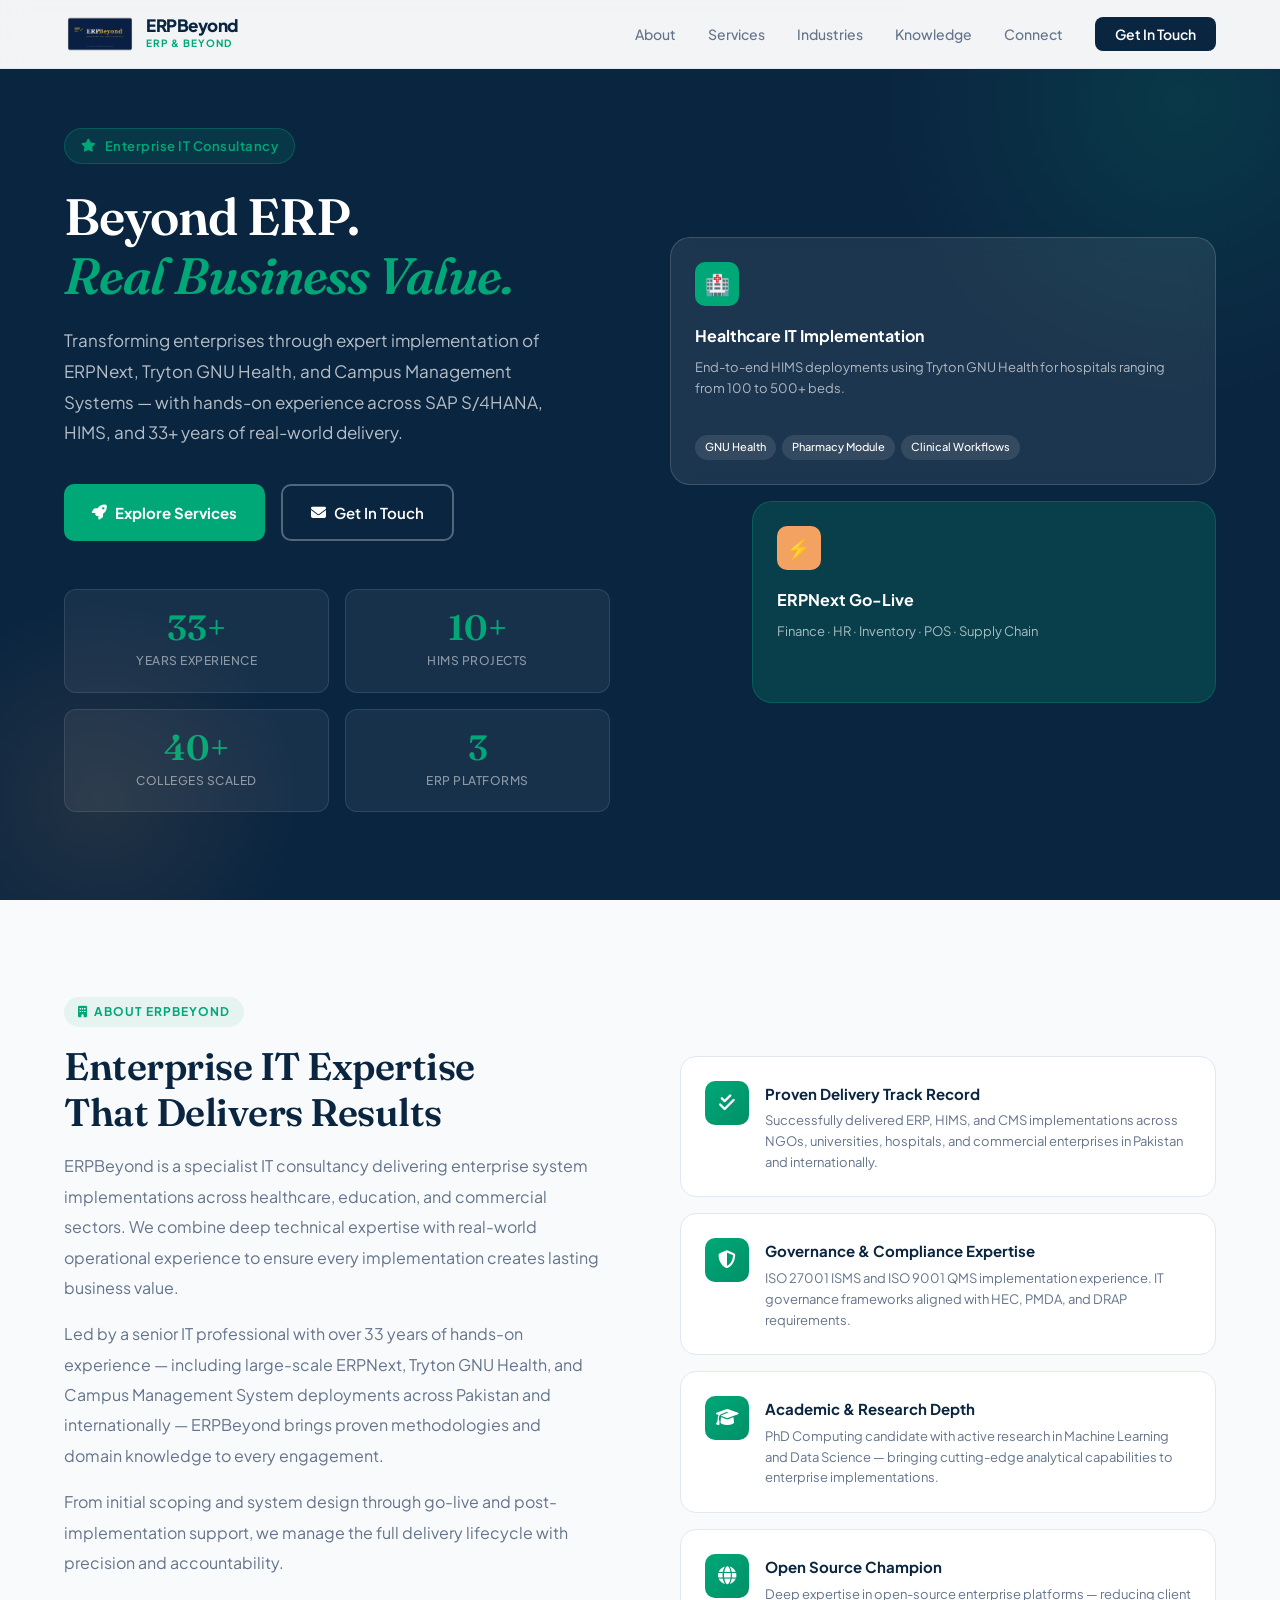
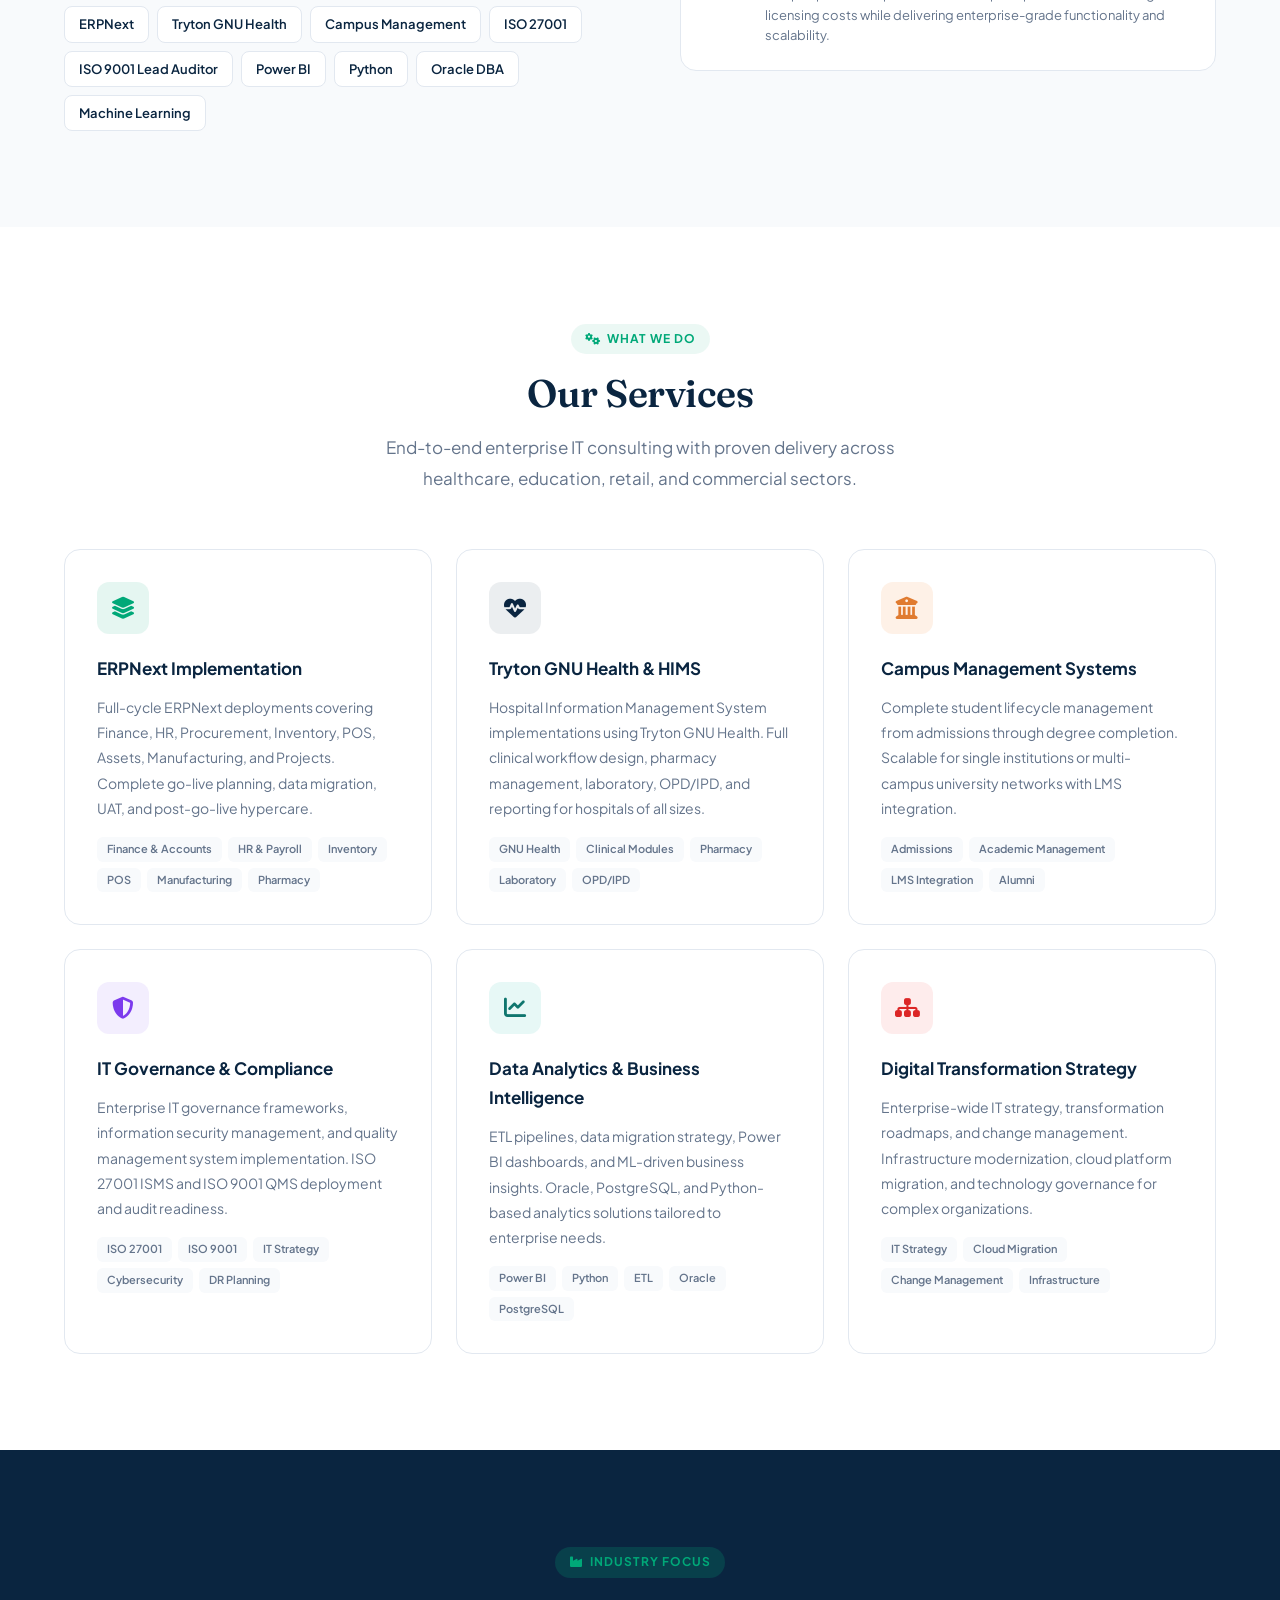
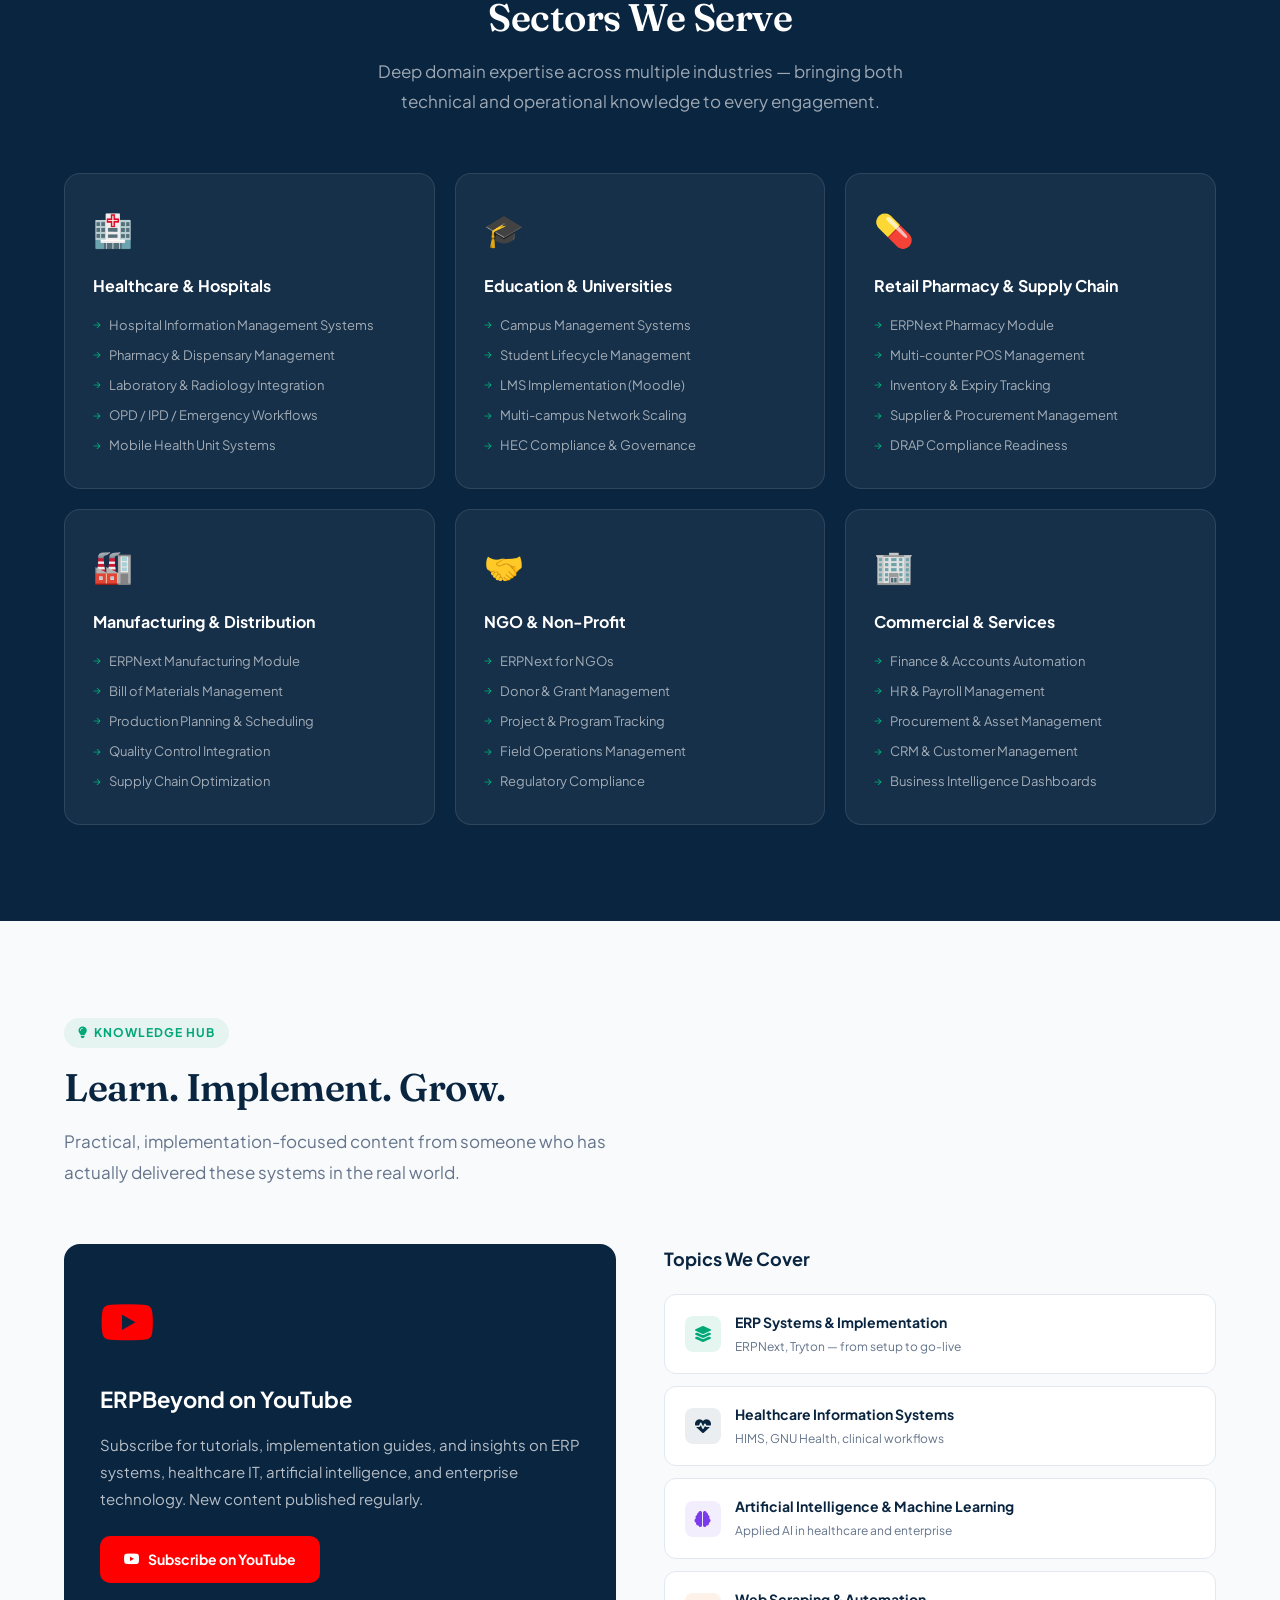
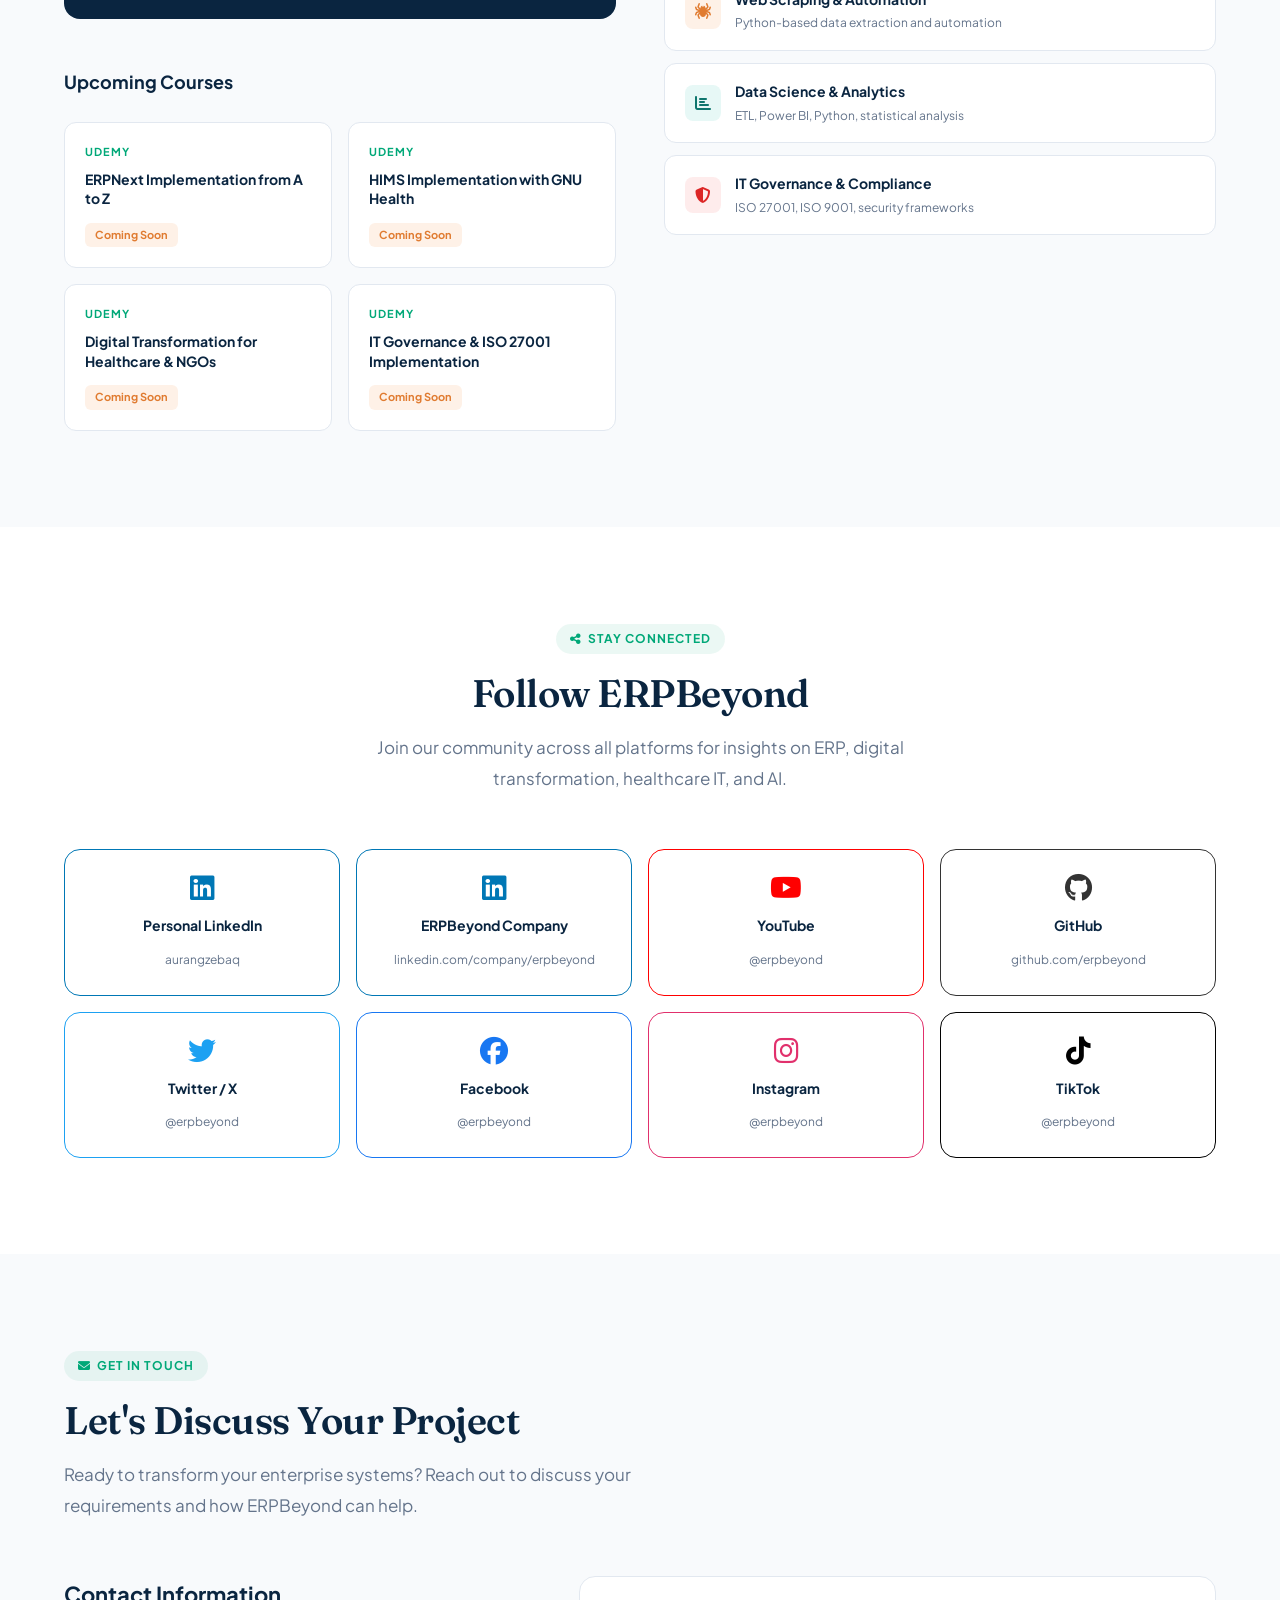
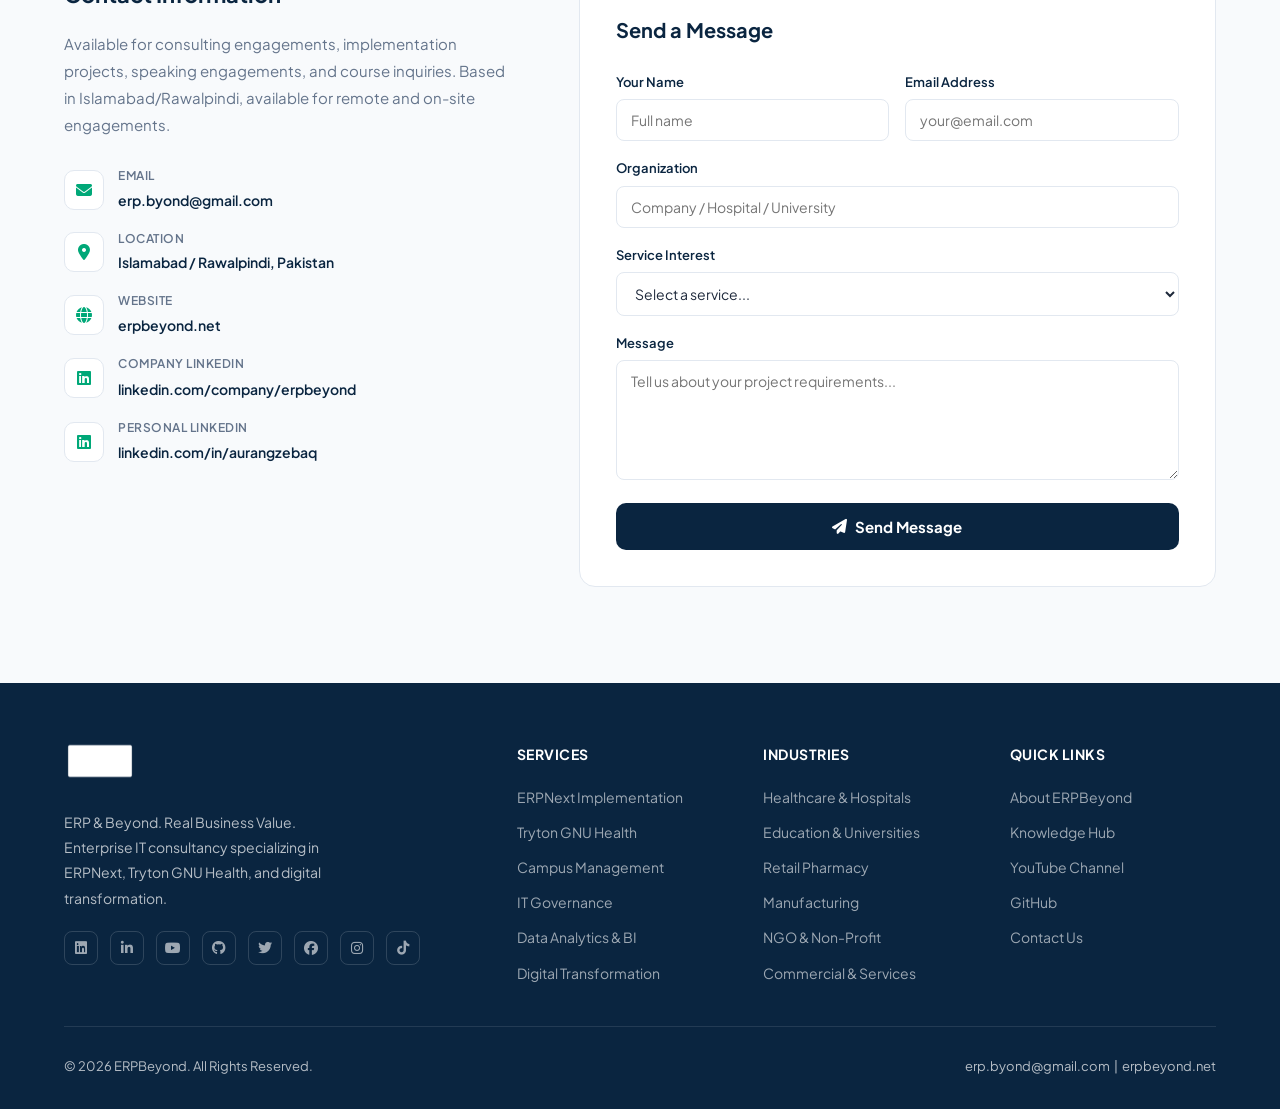
==== commit 37358e23: "Update index.html" ====
--- a/index.html
+++ b/index.html
@@ -3,7 +3,7 @@
 <head>
 <meta charset="UTF-8">
 <meta name="viewport" content="width=device-width, initial-scale=1.0">
-<meta name="description" content="ERPBeyond - Enterprise IT Consultancy specializing in ERPNext, Tryton GNU Health, Campus Management Systems, IT Governance, and digital transformation.">
+<meta name="description" content="ERPBeyond - ERP & Beyond. Enterprise IT Consultancy specializing in ERPNext, Tryton GNU Health, Campus Management Systems, IT Governance, and digital transformation. 33+ years experience including SAP S/4HANA.">
 <meta name="keywords" content="ERPNext, Tryton GNU Health, HIMS, Campus Management, IT Governance, Digital Transformation, ERP Consultant, Healthcare IT, Pakistan">
 <title>ERPBeyond | Enterprise IT Consultancy</title>
 <link href="https://fonts.googleapis.com/css2?family=Plus+Jakarta+Sans:wght@300;400;500;600;700;800&family=Fraunces:ital,wght@0,300;0,600;1,300&display=swap" rel="stylesheet">
@@ -62,10 +62,10 @@
 .stat-box .num{font-family:'Fraunces',serif;font-size:2.2rem;font-weight:600;color:var(--accent);line-height:1}
 .stat-box .lbl{font-size:12px;color:rgba(255,255,255,0.5);margin-top:6px;font-weight:500;text-transform:uppercase;letter-spacing:0.5px}
 .hero-visual{position:relative}
-.hero-card-stack{position:relative;height:420px}
-.hcard{position:absolute;background:rgba(255,255,255,0.08);backdrop-filter:blur(10px);border:1px solid rgba(255,255,255,0.15);border-radius:20px;padding:24px;color:var(--white)}
-.hcard.main{width:100%;top:0;left:0}
-.hcard.float1{width:75%;bottom:0;right:0;background:rgba(0,168,120,0.2);border-color:rgba(0,168,120,0.3)}
+.hero-card-stack{display:flex;flex-direction:column;gap:16px}
+.hcard{background:rgba(255,255,255,0.08);backdrop-filter:blur(10px);border:1px solid rgba(255,255,255,0.15);border-radius:20px;padding:24px;color:var(--white)}
+.hcard.main{width:100%}
+.hcard.float1{width:85%;align-self:flex-end;background:rgba(0,168,120,0.2);border-color:rgba(0,168,120,0.3)}
 .hcard-icon{width:44px;height:44px;background:var(--accent);border-radius:10px;display:flex;align-items:center;justify-content:center;font-size:20px;margin-bottom:16px}
 .hcard h3{font-size:16px;font-weight:700;margin-bottom:8px}
 .hcard p{font-size:13px;color:rgba(255,255,255,0.65);line-height:1.6}
@@ -273,7 +273,10 @@
   <div class="nav-inner">
     <a href="#" class="nav-logo">
       <img src="assets/img/ERPBeyond_logo.png" alt="ERPBeyond" onerror="this.style.display='none'">
-      <span>ERPBeyond</span>
+      <div>
+        <div style="font-weight:800;font-size:17px;color:var(--primary);letter-spacing:-0.5px;line-height:1.1">ERPBeyond</div>
+        <div style="font-size:10px;color:var(--accent);font-weight:700;letter-spacing:1px;text-transform:uppercase">ERP & Beyond</div>
+      </div>
     </a>
     <ul class="nav-links">
       <li><a href="#about">About</a></li>
@@ -303,7 +306,7 @@
     <div class="hero-content animate">
       <div class="hero-tag"><i class="fas fa-star"></i> Enterprise IT Consultancy</div>
       <h1>Beyond ERP.<br><em>Real Business Value.</em></h1>
-      <p>Transforming enterprises through expert implementation of ERPNext, Tryton GNU Health, and Campus Management Systems — with 33+ years of real-world delivery experience.</p>
+      <p>Transforming enterprises through expert implementation of ERPNext, Tryton GNU Health, and Campus Management Systems — with hands-on experience across SAP S/4HANA, HIMS, and 33+ years of real-world delivery.</p>
       <div class="hero-btns">
         <a href="#services" class="btn-primary"><i class="fas fa-rocket"></i> Explore Services</a>
         <a href="#contact" class="btn-outline"><i class="fas fa-envelope"></i> Get In Touch</a>
@@ -774,7 +777,7 @@
   <div class="footer-grid">
     <div class="footer-brand">
       <img src="assets/img/ERPBeyond_logo.png" alt="ERPBeyond" onerror="this.style.display='none'">
-      <p style="margin-top:8px">Beyond ERP. Real Business Value.<br>Enterprise IT consultancy specializing in ERPNext, Tryton GNU Health, and digital transformation.</p>
+      <p style="margin-top:8px">ERP & Beyond. Real Business Value.<br>Enterprise IT consultancy specializing in ERPNext, Tryton GNU Health, and digital transformation.</p>
       <div class="footer-social" style="margin-top:20px">
         <a href="https://linkedin.com/company/erpbeyond" target="_blank"><i class="fab fa-linkedin"></i></a>
         <a href="https://linkedin.com/in/aurangzebaq" target="_blank"><i class="fab fa-linkedin-in"></i></a>
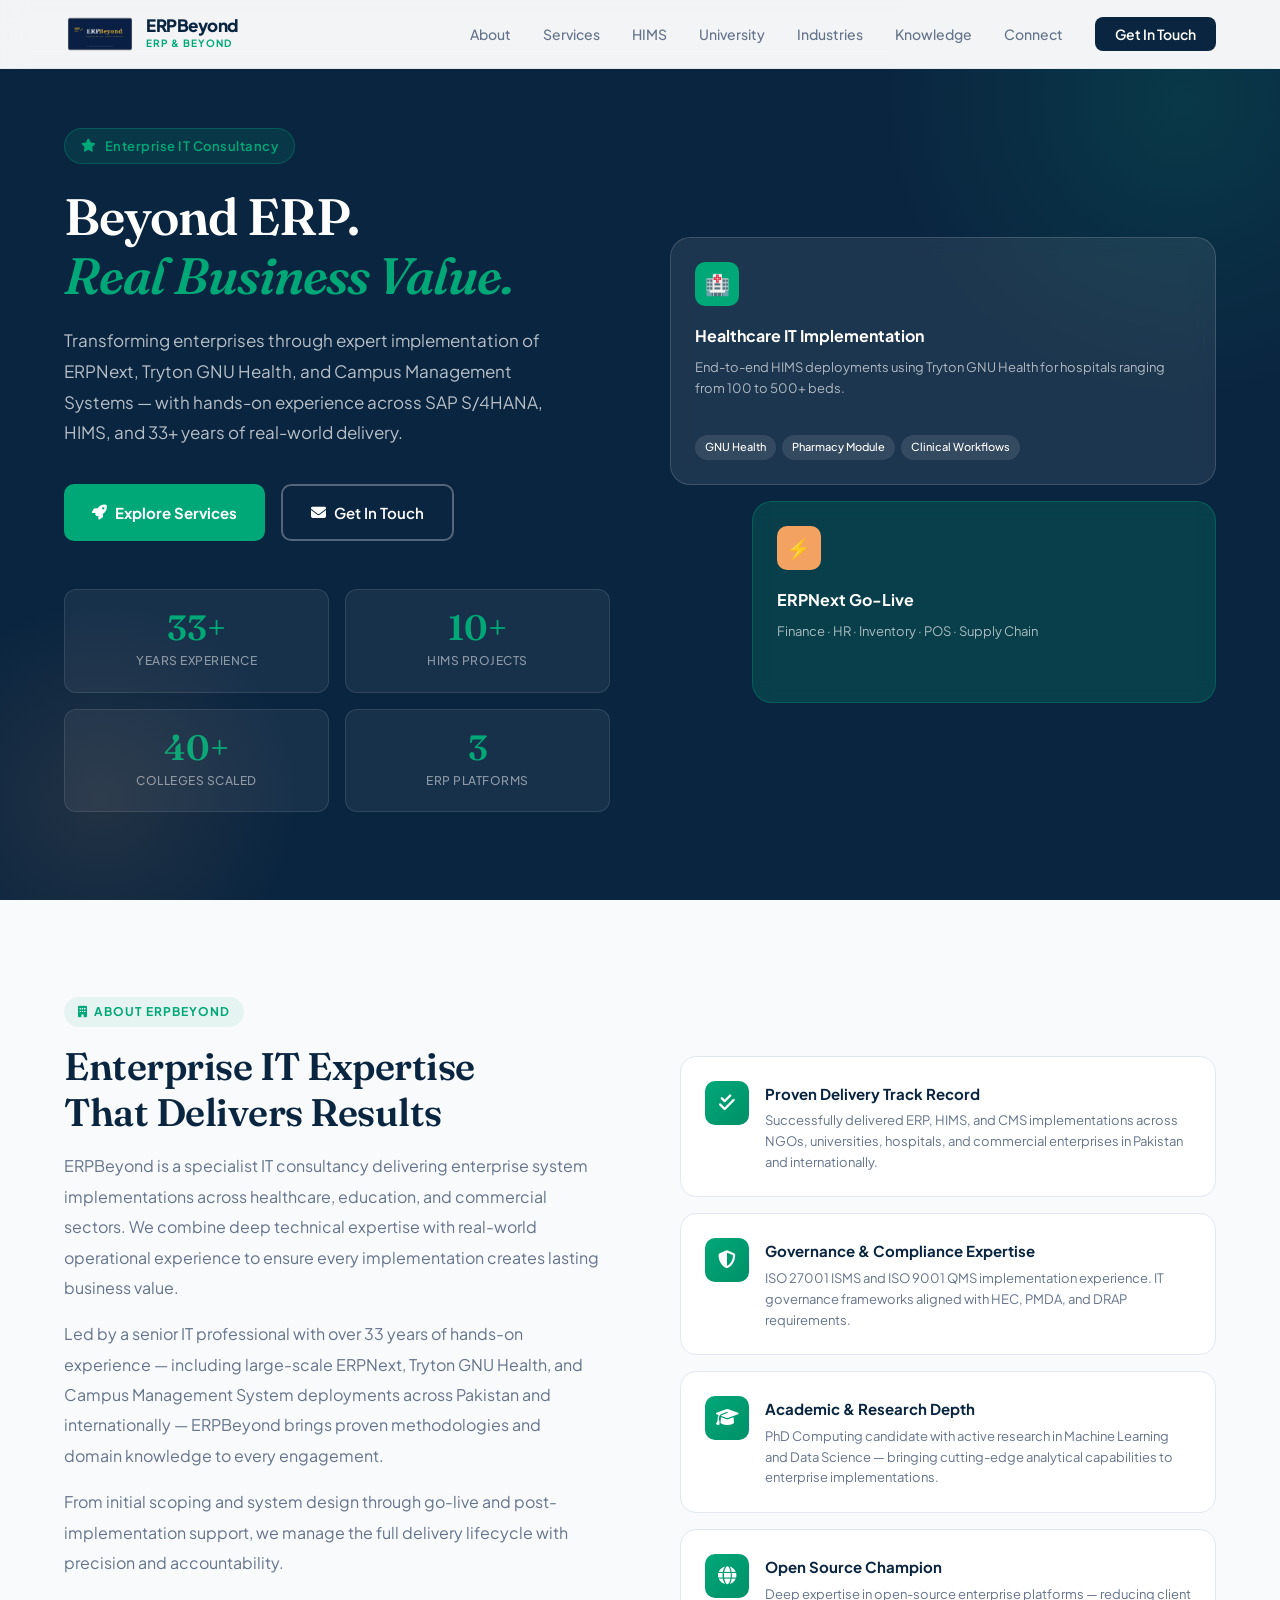
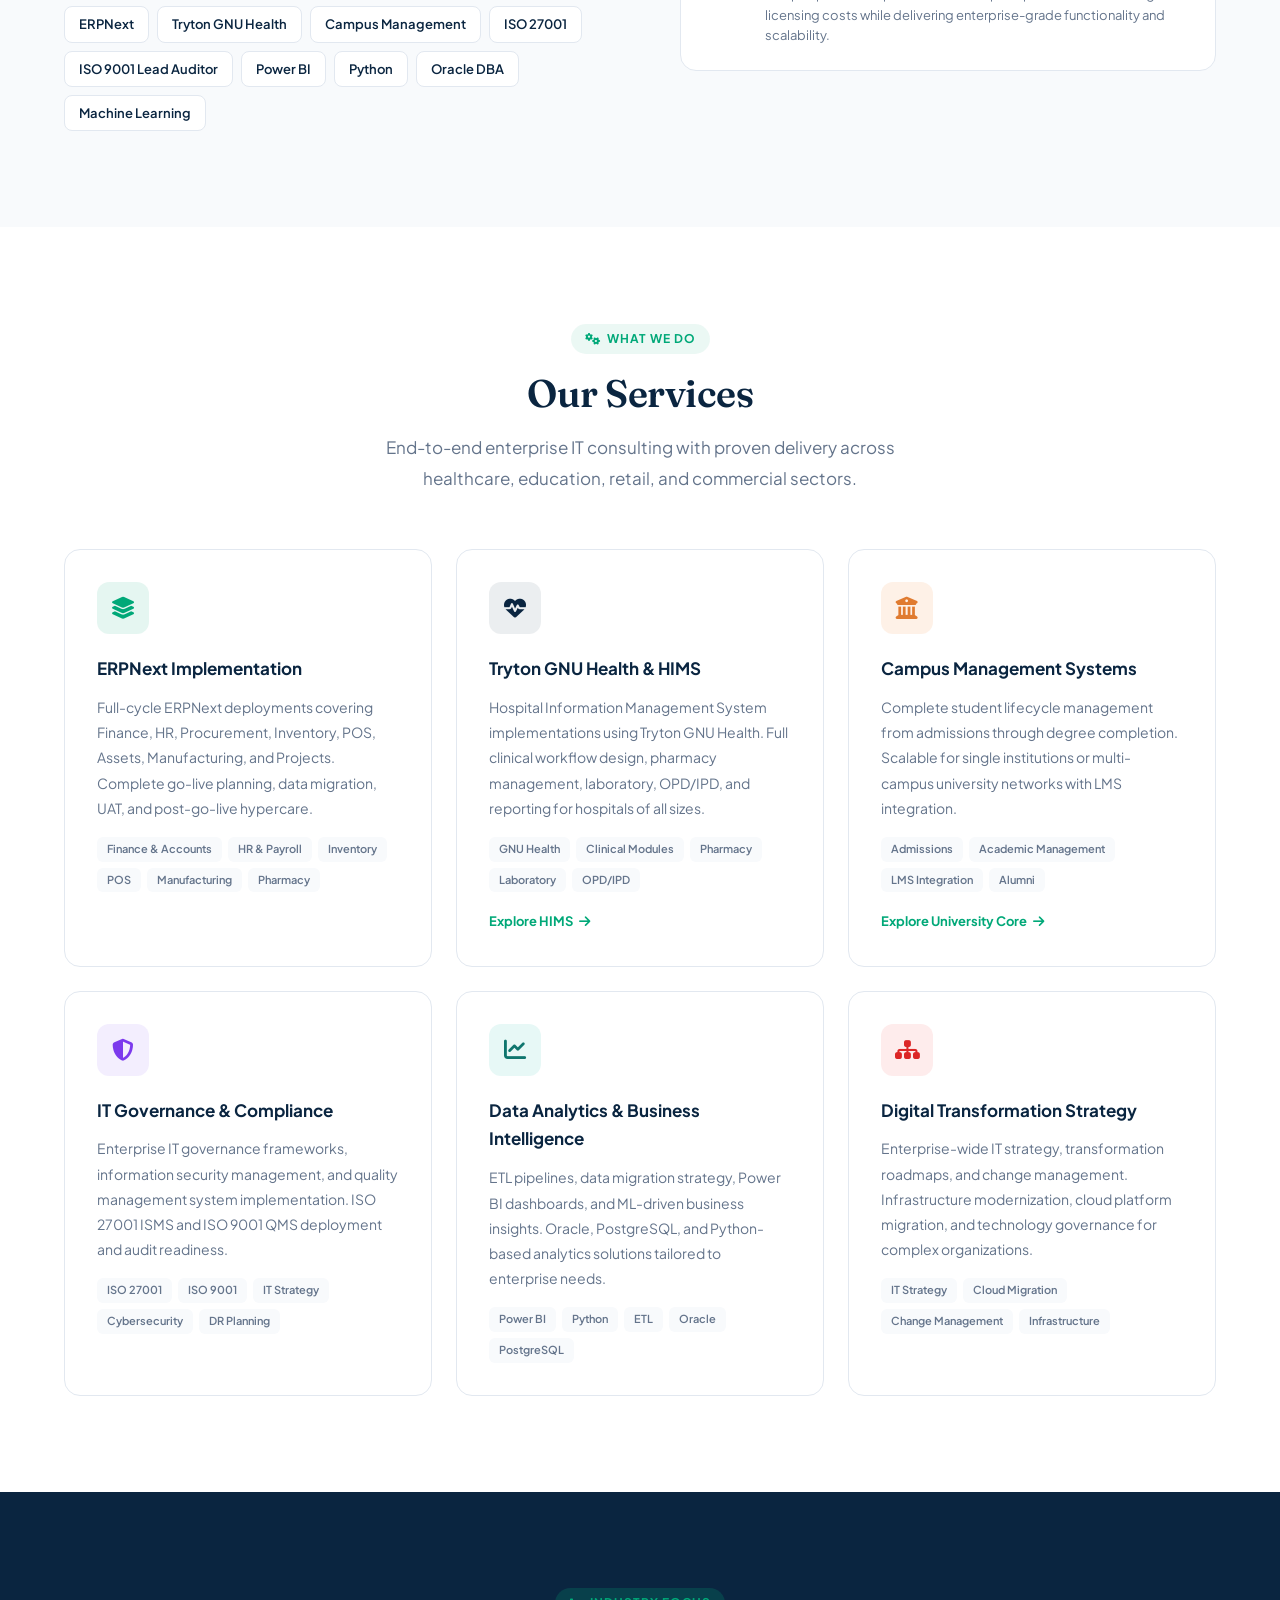
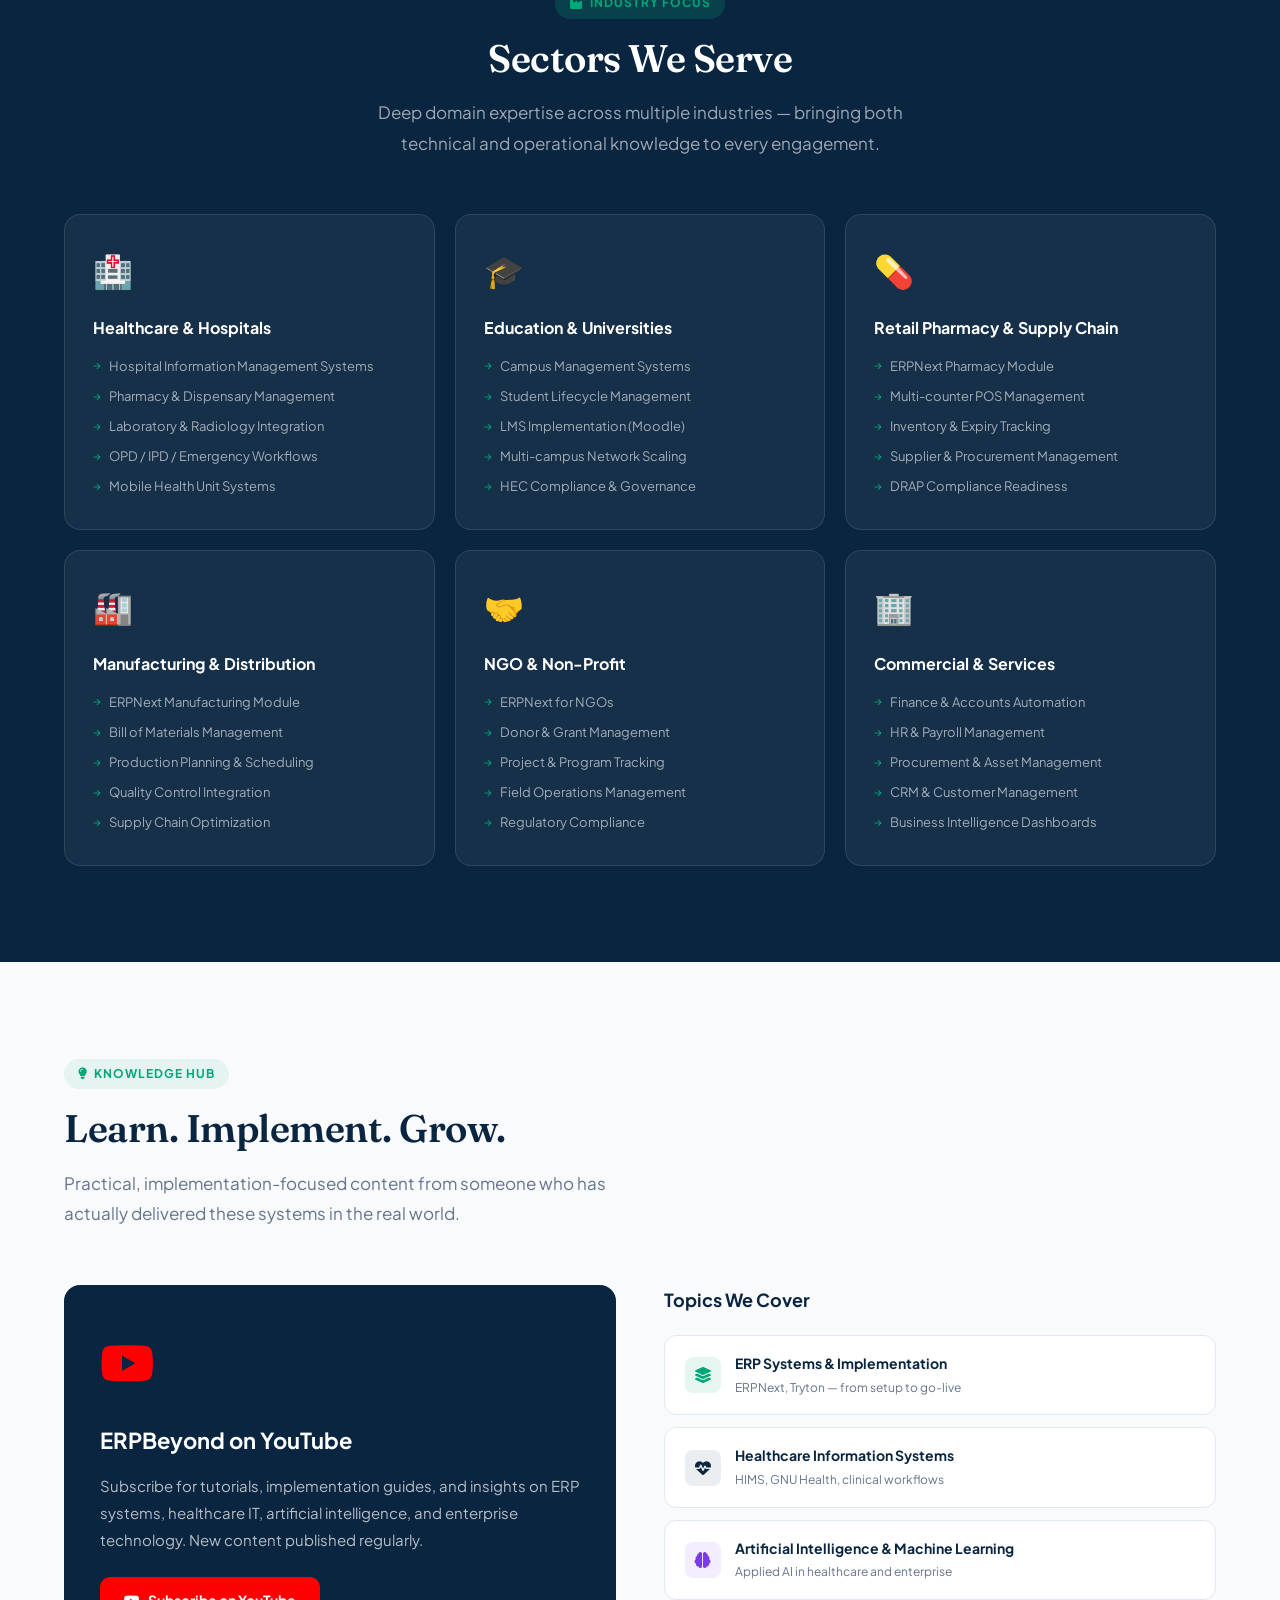
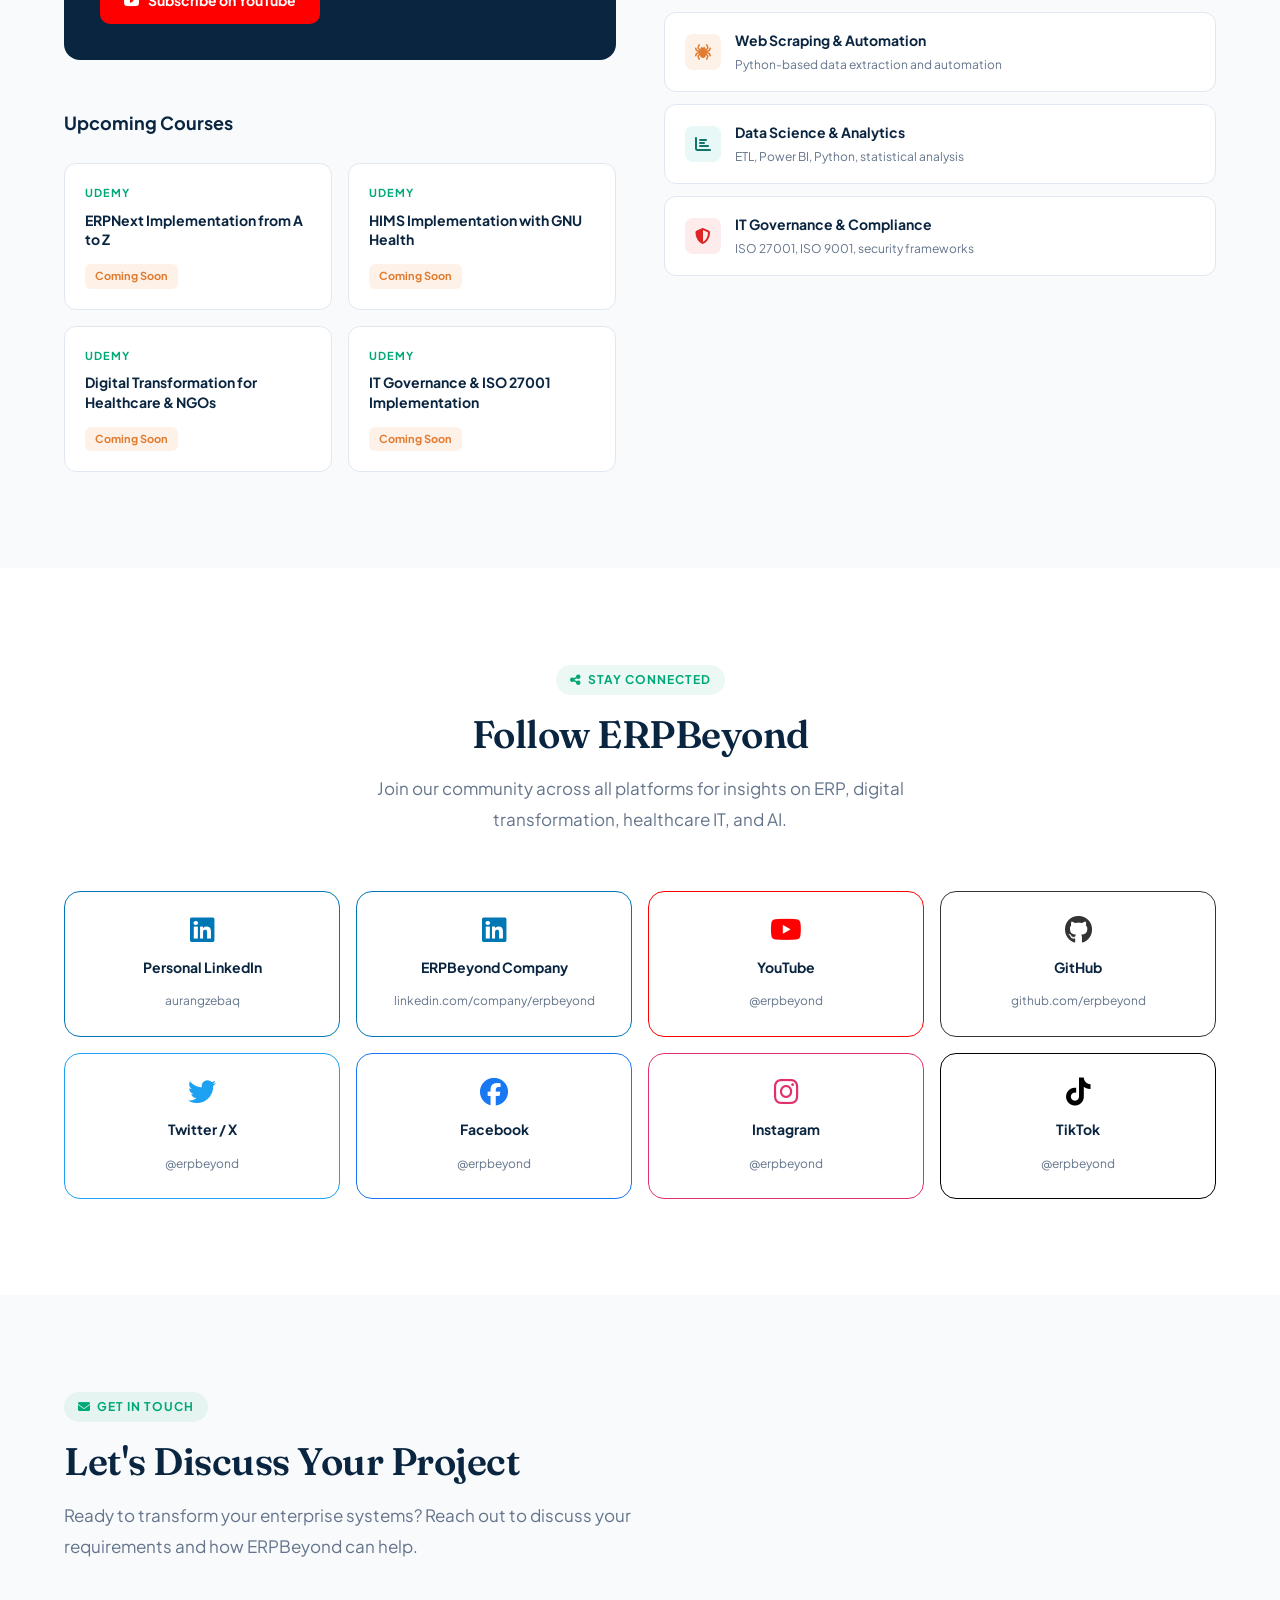
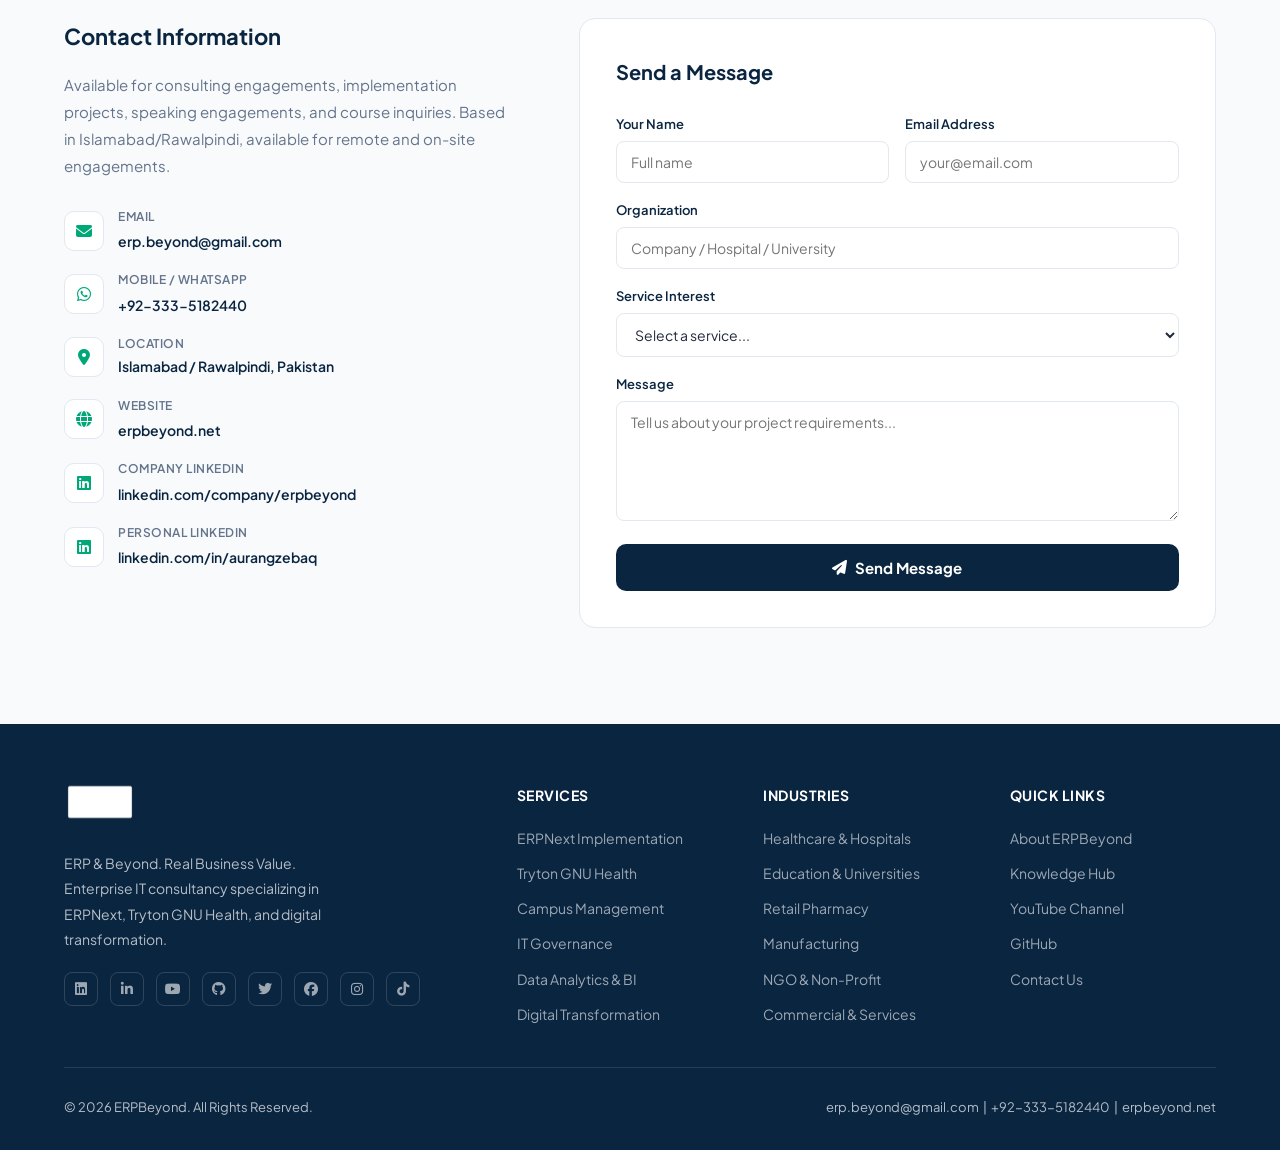
==== commit 71bc2d16: "new features added new features added" ====
--- a/index.html
+++ b/index.html
@@ -8,263 +8,7 @@
 <title>ERPBeyond | Enterprise IT Consultancy</title>
 <link href="https://fonts.googleapis.com/css2?family=Plus+Jakarta+Sans:wght@300;400;500;600;700;800&family=Fraunces:ital,wght@0,300;0,600;1,300&display=swap" rel="stylesheet">
 <link rel="stylesheet" href="https://cdnjs.cloudflare.com/ajax/libs/font-awesome/6.5.0/css/all.min.css">
-<style>
-:root{
---primary:#0A2540;
---accent:#00A878;
---accent2:#F4A261;
---light:#F8FAFC;
---text:#1E293B;
---muted:#64748B;
---border:#E2E8F0;
---white:#FFFFFF;
---card:#FFFFFF;
---shadow:0 4px 24px rgba(10,37,64,0.08);
---radius:16px;
-}
-*{margin:0;padding:0;box-sizing:border-box}
-html{scroll-behavior:smooth}
-body{font-family:'Plus Jakarta Sans',sans-serif;color:var(--text);background:var(--white);line-height:1.7;overflow-x:hidden}
-
-/* NAV */
-nav{position:fixed;top:0;left:0;right:0;z-index:1000;background:rgba(255,255,255,0.95);backdrop-filter:blur(12px);border-bottom:1px solid var(--border);padding:0 5%}
-.nav-inner{display:flex;align-items:center;justify-content:space-between;height:68px}
-.nav-logo{display:flex;align-items:center;gap:10px;text-decoration:none}
-.nav-logo img{height:36px}
-.nav-logo span{font-weight:800;font-size:18px;color:var(--primary);letter-spacing:-0.5px}
-.nav-links{display:flex;gap:32px;list-style:none}
-.nav-links a{text-decoration:none;color:var(--muted);font-size:14px;font-weight:500;transition:color 0.2s}
-.nav-links a:hover{color:var(--accent)}
-.nav-cta{background:var(--primary);color:var(--white)!important;padding:8px 20px;border-radius:8px;font-weight:600!important}
-.nav-cta:hover{background:var(--accent)!important;color:var(--white)!important}
-.hamburger{display:none;flex-direction:column;gap:5px;cursor:pointer;background:none;border:none;padding:4px}
-.hamburger span{width:24px;height:2px;background:var(--primary);display:block;transition:all 0.3s}
-.mobile-menu{display:none;position:fixed;top:68px;left:0;right:0;background:var(--white);border-bottom:1px solid var(--border);padding:20px 5%;z-index:999}
-.mobile-menu.open{display:block}
-.mobile-menu a{display:block;padding:12px 0;color:var(--text);text-decoration:none;font-weight:500;border-bottom:1px solid var(--border);font-size:15px}
-
-/* HERO */
-.hero{min-height:100vh;background:var(--primary);display:flex;align-items:center;padding:100px 5% 60px;position:relative;overflow:hidden}
-.hero::before{content:'';position:absolute;top:-200px;right:-200px;width:600px;height:600px;background:radial-gradient(circle,rgba(0,168,120,0.15) 0%,transparent 70%);pointer-events:none}
-.hero::after{content:'';position:absolute;bottom:-100px;left:-100px;width:400px;height:400px;background:radial-gradient(circle,rgba(244,162,97,0.1) 0%,transparent 70%);pointer-events:none}
-.hero-grid{display:grid;grid-template-columns:1fr 1fr;gap:60px;align-items:center;max-width:1200px;margin:0 auto;width:100%}
-.hero-tag{display:inline-flex;align-items:center;gap:8px;background:rgba(0,168,120,0.15);border:1px solid rgba(0,168,120,0.3);color:#00A878;padding:6px 16px;border-radius:100px;font-size:13px;font-weight:600;margin-bottom:24px;letter-spacing:0.5px}
-.hero h1{font-family:'Fraunces',serif;font-size:clamp(2.4rem,4vw,3.6rem);font-weight:600;color:var(--white);line-height:1.15;margin-bottom:20px;letter-spacing:-1px}
-.hero h1 em{color:var(--accent);font-style:italic}
-.hero p{color:rgba(255,255,255,0.7);font-size:17px;margin-bottom:36px;line-height:1.8;max-width:520px}
-.hero-btns{display:flex;gap:16px;flex-wrap:wrap}
-.btn-primary{background:var(--accent);color:var(--white);padding:14px 28px;border-radius:10px;text-decoration:none;font-weight:700;font-size:15px;transition:all 0.3s;border:none;cursor:pointer;display:inline-flex;align-items:center;gap:8px}
-.btn-primary:hover{background:#009068;transform:translateY(-2px);box-shadow:0 8px 24px rgba(0,168,120,0.3)}
-.btn-outline{background:transparent;color:var(--white);padding:14px 28px;border-radius:10px;text-decoration:none;font-weight:600;font-size:15px;transition:all 0.3s;border:2px solid rgba(255,255,255,0.3);display:inline-flex;align-items:center;gap:8px}
-.btn-outline:hover{border-color:var(--white);background:rgba(255,255,255,0.08)}
-.hero-stats{display:grid;grid-template-columns:repeat(2,1fr);gap:16px;margin-top:48px}
-.stat-box{background:rgba(255,255,255,0.06);border:1px solid rgba(255,255,255,0.1);border-radius:12px;padding:20px;text-align:center}
-.stat-box .num{font-family:'Fraunces',serif;font-size:2.2rem;font-weight:600;color:var(--accent);line-height:1}
-.stat-box .lbl{font-size:12px;color:rgba(255,255,255,0.5);margin-top:6px;font-weight:500;text-transform:uppercase;letter-spacing:0.5px}
-.hero-visual{position:relative}
-.hero-card-stack{display:flex;flex-direction:column;gap:16px}
-.hcard{background:rgba(255,255,255,0.08);backdrop-filter:blur(10px);border:1px solid rgba(255,255,255,0.15);border-radius:20px;padding:24px;color:var(--white)}
-.hcard.main{width:100%}
-.hcard.float1{width:85%;align-self:flex-end;background:rgba(0,168,120,0.2);border-color:rgba(0,168,120,0.3)}
-.hcard-icon{width:44px;height:44px;background:var(--accent);border-radius:10px;display:flex;align-items:center;justify-content:center;font-size:20px;margin-bottom:16px}
-.hcard h3{font-size:16px;font-weight:700;margin-bottom:8px}
-.hcard p{font-size:13px;color:rgba(255,255,255,0.65);line-height:1.6}
-.hcard-tags{display:flex;flex-wrap:wrap;gap:6px;margin-top:12px}
-.hcard-tags span{background:rgba(255,255,255,0.1);padding:3px 10px;border-radius:100px;font-size:11px;font-weight:500}
-
-/* SECTIONS */
-section{padding:96px 5%}
-.section-inner{max-width:1200px;margin:0 auto}
-.section-tag{display:inline-flex;align-items:center;gap:6px;background:rgba(0,168,120,0.08);color:var(--accent);padding:5px 14px;border-radius:100px;font-size:12px;font-weight:700;text-transform:uppercase;letter-spacing:1px;margin-bottom:16px}
-.section-title{font-family:'Fraunces',serif;font-size:clamp(1.8rem,3vw,2.8rem);font-weight:600;color:var(--primary);line-height:1.2;margin-bottom:16px;letter-spacing:-0.5px}
-.section-sub{color:var(--muted);font-size:17px;max-width:600px;line-height:1.8}
-.section-header{margin-bottom:56px}
-.section-header.center{text-align:center}
-.section-header.center .section-sub{margin:0 auto}
-
-/* ABOUT */
-.about{background:var(--light)}
-.about-grid{display:grid;grid-template-columns:1fr 1fr;gap:80px;align-items:center}
-.about-content p{color:var(--muted);font-size:16px;line-height:1.9;margin-bottom:16px}
-.about-badges{display:flex;flex-wrap:wrap;gap:8px;margin-top:28px}
-.badge{background:var(--white);border:1px solid var(--border);color:var(--primary);padding:6px 14px;border-radius:8px;font-size:13px;font-weight:600}
-.about-highlights{display:grid;gap:16px}
-.highlight-card{background:var(--white);border:1px solid var(--border);border-radius:var(--radius);padding:24px;display:flex;gap:16px;align-items:flex-start;transition:box-shadow 0.3s}
-.highlight-card:hover{box-shadow:var(--shadow)}
-.highlight-icon{width:44px;height:44px;background:linear-gradient(135deg,var(--accent),#009068);border-radius:10px;display:flex;align-items:center;justify-content:center;color:var(--white);font-size:18px;flex-shrink:0}
-.highlight-card h4{font-size:15px;font-weight:700;color:var(--primary);margin-bottom:4px}
-.highlight-card p{font-size:13px;color:var(--muted);line-height:1.6}
-
-/* SERVICES */
-.services-grid{display:grid;grid-template-columns:repeat(3,1fr);gap:24px}
-.service-card{background:var(--white);border:1px solid var(--border);border-radius:var(--radius);padding:32px;transition:all 0.3s;position:relative;overflow:hidden}
-.service-card::before{content:'';position:absolute;top:0;left:0;right:0;height:3px;background:linear-gradient(90deg,var(--accent),var(--accent2));transform:scaleX(0);transform-origin:left;transition:transform 0.3s}
-.service-card:hover{box-shadow:var(--shadow);transform:translateY(-4px)}
-.service-card:hover::before{transform:scaleX(1)}
-.service-icon{width:52px;height:52px;border-radius:12px;display:flex;align-items:center;justify-content:center;font-size:22px;margin-bottom:20px}
-.service-card h3{font-size:17px;font-weight:700;color:var(--primary);margin-bottom:12px}
-.service-card p{font-size:14px;color:var(--muted);line-height:1.8}
-.service-tags{display:flex;flex-wrap:wrap;gap:6px;margin-top:16px}
-.service-tags span{background:var(--light);color:var(--muted);padding:3px 10px;border-radius:6px;font-size:11px;font-weight:600}
-.si-green{background:rgba(0,168,120,0.1);color:var(--accent)}
-.si-blue{background:rgba(10,37,64,0.08);color:var(--primary)}
-.si-orange{background:rgba(244,162,97,0.15);color:#E07B30}
-.si-purple{background:rgba(139,92,246,0.1);color:#7C3AED}
-.si-teal{background:rgba(20,184,166,0.1);color:#0F766E}
-.si-red{background:rgba(239,68,68,0.1);color:#DC2626}
-
-/* INDUSTRIES */
-.industries{background:var(--primary)}
-.industries .section-title{color:var(--white)}
-.industries .section-sub{color:rgba(255,255,255,0.6)}
-.industries .section-tag{background:rgba(0,168,120,0.2);color:var(--accent)}
-.ind-grid{display:grid;grid-template-columns:repeat(3,1fr);gap:20px}
-.ind-card{background:rgba(255,255,255,0.05);border:1px solid rgba(255,255,255,0.1);border-radius:var(--radius);padding:28px;transition:all 0.3s;cursor:default}
-.ind-card:hover{background:rgba(0,168,120,0.15);border-color:rgba(0,168,120,0.4);transform:translateY(-4px)}
-.ind-icon{font-size:32px;margin-bottom:16px}
-.ind-card h3{font-size:16px;font-weight:700;color:var(--white);margin-bottom:10px}
-.ind-card ul{list-style:none;padding:0}
-.ind-card ul li{font-size:13px;color:rgba(255,255,255,0.6);padding:4px 0;display:flex;align-items:center;gap:8px}
-.ind-card ul li::before{content:'→';color:var(--accent);font-size:11px}
-
-/* KNOWLEDGE HUB */
-.knowledge{background:var(--light)}
-.knowledge-grid{display:grid;grid-template-columns:1fr 1fr;gap:48px;align-items:start}
-.yt-card{background:var(--primary);border-radius:var(--radius);padding:36px;color:var(--white)}
-.yt-card .yt-icon{font-size:48px;color:#FF0000;margin-bottom:20px}
-.yt-card h3{font-size:22px;font-weight:700;margin-bottom:12px}
-.yt-card p{color:rgba(255,255,255,0.7);font-size:15px;line-height:1.8;margin-bottom:24px}
-.yt-btn{display:inline-flex;align-items:center;gap:8px;background:#FF0000;color:var(--white);padding:12px 24px;border-radius:10px;text-decoration:none;font-weight:700;font-size:14px;transition:all 0.3s}
-.yt-btn:hover{background:#CC0000;transform:translateY(-2px)}
-.topics-section h3{font-size:20px;font-weight:700;color:var(--primary);margin-bottom:20px}
-.topic-list{display:grid;gap:12px}
-.topic-item{background:var(--white);border:1px solid var(--border);border-radius:12px;padding:16px 20px;display:flex;align-items:center;gap:14px;transition:all 0.3s}
-.topic-item:hover{border-color:var(--accent);box-shadow:0 4px 16px rgba(0,168,120,0.1)}
-.topic-icon{width:36px;height:36px;border-radius:8px;display:flex;align-items:center;justify-content:center;font-size:16px;flex-shrink:0}
-.topic-item h4{font-size:14px;font-weight:700;color:var(--primary);margin-bottom:2px}
-.topic-item p{font-size:12px;color:var(--muted)}
-.courses-section{margin-top:48px}
-.courses-grid{display:grid;grid-template-columns:repeat(2,1fr);gap:16px;margin-top:24px}
-.course-card{background:var(--white);border:1px solid var(--border);border-radius:12px;padding:20px;transition:all 0.3s}
-.course-card:hover{box-shadow:var(--shadow);border-color:var(--accent)}
-.course-platform{font-size:11px;font-weight:700;color:var(--accent);text-transform:uppercase;letter-spacing:1px;margin-bottom:8px}
-.course-card h4{font-size:14px;font-weight:700;color:var(--primary);margin-bottom:6px;line-height:1.4}
-.course-badge{display:inline-block;background:rgba(244,162,97,0.15);color:#E07B30;padding:3px 10px;border-radius:6px;font-size:11px;font-weight:700;margin-top:8px}
-
-/* SOCIAL */
-.social-section{background:var(--white)}
-.social-grid{display:grid;grid-template-columns:repeat(4,1fr);gap:16px}
-.social-card{border:1px solid var(--border);border-radius:var(--radius);padding:24px;text-align:center;text-decoration:none;color:var(--text);transition:all 0.3s;display:flex;flex-direction:column;align-items:center;gap:12px}
-.social-card:hover{transform:translateY(-4px);box-shadow:var(--shadow)}
-.social-card i{font-size:28px}
-.social-card h4{font-size:14px;font-weight:700;color:var(--primary)}
-.social-card p{font-size:12px;color:var(--muted)}
-.sc-linkedin{border-color:#0077B5}
-.sc-linkedin:hover{background:#0077B5;color:var(--white)}
-.sc-linkedin:hover h4,.sc-linkedin:hover p{color:var(--white)}
-.sc-linkedin i{color:#0077B5}
-.sc-linkedin:hover i{color:var(--white)}
-.sc-youtube{border-color:#FF0000}
-.sc-youtube:hover{background:#FF0000;color:var(--white)}
-.sc-youtube:hover h4,.sc-youtube:hover p{color:var(--white)}
-.sc-youtube i{color:#FF0000}
-.sc-youtube:hover i{color:var(--white)}
-.sc-github{border-color:#333}
-.sc-github:hover{background:#333;color:var(--white)}
-.sc-github:hover h4,.sc-github:hover p{color:var(--white)}
-.sc-github i{color:#333}
-.sc-github:hover i{color:var(--white)}
-.sc-twitter{border-color:#1DA1F2}
-.sc-twitter:hover{background:#1DA1F2;color:var(--white)}
-.sc-twitter:hover h4,.sc-twitter:hover p{color:var(--white)}
-.sc-twitter i{color:#1DA1F2}
-.sc-twitter:hover i{color:var(--white)}
-.sc-facebook{border-color:#1877F2}
-.sc-facebook:hover{background:#1877F2;color:var(--white)}
-.sc-facebook:hover h4,.sc-facebook:hover p{color:var(--white)}
-.sc-facebook i{color:#1877F2}
-.sc-facebook:hover i{color:var(--white)}
-.sc-instagram{border-color:#E1306C}
-.sc-instagram:hover{background:#E1306C;color:var(--white)}
-.sc-instagram:hover h4,.sc-instagram:hover p{color:var(--white)}
-.sc-instagram i{color:#E1306C}
-.sc-instagram:hover i{color:var(--white)}
-.sc-tiktok{border-color:#010101}
-.sc-tiktok:hover{background:#010101;color:var(--white)}
-.sc-tiktok:hover h4,.sc-tiktok:hover p{color:var(--white)}
-.sc-tiktok i{color:#010101}
-.sc-tiktok:hover i{color:var(--white)}
-.sc-threads{border-color:#000}
-.sc-threads:hover{background:#000;color:var(--white)}
-.sc-threads:hover h4,.sc-threads:hover p{color:var(--white)}
-.sc-threads i{color:#000}
-.sc-threads:hover i{color:var(--white)}
-
-/* CONTACT */
-.contact{background:var(--light)}
-.contact-grid{display:grid;grid-template-columns:1fr 1.4fr;gap:60px;align-items:start}
-.contact-info h3{font-size:22px;font-weight:700;color:var(--primary);margin-bottom:16px}
-.contact-info p{color:var(--muted);font-size:15px;line-height:1.8;margin-bottom:28px}
-.contact-details{display:grid;gap:16px}
-.contact-item{display:flex;align-items:center;gap:14px}
-.contact-item-icon{width:40px;height:40px;background:var(--white);border:1px solid var(--border);border-radius:10px;display:flex;align-items:center;justify-content:center;color:var(--accent);font-size:16px;flex-shrink:0}
-.contact-item-text span{font-size:12px;color:var(--muted);display:block;font-weight:600;text-transform:uppercase;letter-spacing:0.5px}
-.contact-item-text a,.contact-item-text p{font-size:14px;color:var(--primary);font-weight:600;text-decoration:none;margin:0}
-.contact-item-text a:hover{color:var(--accent)}
-.contact-form{background:var(--white);border:1px solid var(--border);border-radius:var(--radius);padding:36px}
-.contact-form h3{font-size:20px;font-weight:700;color:var(--primary);margin-bottom:24px}
-.form-row{display:grid;grid-template-columns:1fr 1fr;gap:16px}
-.form-group{margin-bottom:16px}
-.form-group label{display:block;font-size:13px;font-weight:600;color:var(--primary);margin-bottom:6px}
-.form-group input,.form-group textarea,.form-group select{width:100%;padding:11px 14px;border:1px solid var(--border);border-radius:8px;font-family:'Plus Jakarta Sans',sans-serif;font-size:14px;color:var(--text);background:var(--white);transition:border-color 0.2s;outline:none}
-.form-group input:focus,.form-group textarea:focus,.form-group select:focus{border-color:var(--accent)}
-.form-group textarea{resize:vertical;min-height:120px}
-.form-submit{width:100%;background:var(--primary);color:var(--white);padding:14px;border:none;border-radius:10px;font-family:'Plus Jakarta Sans',sans-serif;font-size:15px;font-weight:700;cursor:pointer;transition:all 0.3s;display:flex;align-items:center;justify-content:center;gap:8px}
-.form-submit:hover{background:var(--accent);transform:translateY(-2px)}
-
-/* FOOTER */
-footer{background:var(--primary);color:rgba(255,255,255,0.7);padding:60px 5% 32px}
-.footer-grid{display:grid;grid-template-columns:2fr 1fr 1fr 1fr;gap:40px;max-width:1200px;margin:0 auto;padding-bottom:40px;border-bottom:1px solid rgba(255,255,255,0.1)}
-.footer-brand img{height:36px;margin-bottom:16px;filter:brightness(0) invert(1)}
-.footer-brand p{font-size:14px;line-height:1.8;max-width:280px}
-.footer-col h4{font-size:14px;font-weight:700;color:var(--white);margin-bottom:16px;text-transform:uppercase;letter-spacing:0.5px}
-.footer-col ul{list-style:none;display:grid;gap:8px}
-.footer-col ul li a{color:rgba(255,255,255,0.6);text-decoration:none;font-size:14px;transition:color 0.2s}
-.footer-col ul li a:hover{color:var(--accent)}
-.footer-bottom{display:flex;justify-content:space-between;align-items:center;padding-top:28px;max-width:1200px;margin:0 auto;font-size:13px}
-.footer-social{display:flex;gap:12px}
-.footer-social a{width:34px;height:34px;border:1px solid rgba(255,255,255,0.15);border-radius:8px;display:flex;align-items:center;justify-content:center;color:rgba(255,255,255,0.6);text-decoration:none;font-size:14px;transition:all 0.2s}
-.footer-social a:hover{background:var(--accent);border-color:var(--accent);color:var(--white)}
-
-/* RESPONSIVE */
-@media(max-width:1024px){
-.services-grid{grid-template-columns:repeat(2,1fr)}
-.ind-grid{grid-template-columns:repeat(2,1fr)}
-.social-grid{grid-template-columns:repeat(4,1fr)}
-.footer-grid{grid-template-columns:1fr 1fr}
-}
-@media(max-width:768px){
-.nav-links{display:none}
-.hamburger{display:flex}
-.hero-grid{grid-template-columns:1fr}
-.hero-visual{display:none}
-.about-grid{grid-template-columns:1fr}
-.services-grid{grid-template-columns:1fr}
-.ind-grid{grid-template-columns:1fr}
-.knowledge-grid{grid-template-columns:1fr}
-.courses-grid{grid-template-columns:1fr}
-.contact-grid{grid-template-columns:1fr}
-.social-grid{grid-template-columns:repeat(2,1fr)}
-.footer-grid{grid-template-columns:1fr}
-.footer-bottom{flex-direction:column;gap:16px;text-align:center}
-.form-row{grid-template-columns:1fr}
-}
-
-/* ANIMATIONS */
-@keyframes fadeUp{from{opacity:0;transform:translateY(30px)}to{opacity:1;transform:translateY(0)}}
-.animate{opacity:0;transform:translateY(30px);transition:all 0.7s ease}
-.animate.visible{opacity:1;transform:translateY(0)}
-</style>
+<link rel="stylesheet" href="assets/css/site.css">
 </head>
 <body>
 
@@ -281,6 +25,8 @@
     <ul class="nav-links">
       <li><a href="#about">About</a></li>
       <li><a href="#services">Services</a></li>
+      <li><a href="hims.html">HIMS</a></li>
+      <li><a href="university.html">University</a></li>
       <li><a href="#industries">Industries</a></li>
       <li><a href="#knowledge">Knowledge</a></li>
       <li><a href="#social">Connect</a></li>
@@ -294,6 +40,8 @@
 <div class="mobile-menu" id="mobileMenu">
   <a href="#about" onclick="toggleMenu()">About</a>
   <a href="#services" onclick="toggleMenu()">Services</a>
+  <a href="hims.html">HIMS</a>
+  <a href="university.html">University</a>
   <a href="#industries" onclick="toggleMenu()">Industries</a>
   <a href="#knowledge" onclick="toggleMenu()">Knowledge Hub</a>
   <a href="#social" onclick="toggleMenu()">Connect</a>
@@ -418,6 +166,7 @@
         <div class="service-tags">
           <span>GNU Health</span><span>Clinical Modules</span><span>Pharmacy</span><span>Laboratory</span><span>OPD/IPD</span>
         </div>
+        <a href="hims.html" style="display:inline-flex;align-items:center;gap:6px;margin-top:18px;color:var(--accent);font-weight:700;font-size:13px;text-decoration:none">Explore HIMS <i class="fas fa-arrow-right"></i></a>
       </div>
       <div class="service-card animate">
         <div class="service-icon si-orange"><i class="fas fa-university"></i></div>
@@ -426,6 +175,7 @@
         <div class="service-tags">
           <span>Admissions</span><span>Academic Management</span><span>LMS Integration</span><span>Alumni</span>
         </div>
+        <a href="university.html" style="display:inline-flex;align-items:center;gap:6px;margin-top:18px;color:var(--accent);font-weight:700;font-size:13px;text-decoration:none">Explore University Core <i class="fas fa-arrow-right"></i></a>
       </div>
       <div class="service-card animate">
         <div class="service-icon si-purple"><i class="fas fa-shield-alt"></i></div>
@@ -697,7 +447,14 @@
             <div class="contact-item-icon"><i class="fas fa-envelope"></i></div>
             <div class="contact-item-text">
               <span>Email</span>
-              <a href="mailto:erp.byond@gmail.com">erp.byond@gmail.com</a>
+              <a href="mailto:erp.beyond@gmail.com">erp.beyond@gmail.com</a>
+            </div>
+          </div>
+          <div class="contact-item">
+            <div class="contact-item-icon"><i class="fab fa-whatsapp"></i></div>
+            <div class="contact-item-text">
+              <span>Mobile / WhatsApp</span>
+              <a href="https://wa.me/923335182440" target="_blank">+92-333-5182440</a>
             </div>
           </div>
           <div class="contact-item">
@@ -730,29 +487,35 @@
           </div>
         </div>
       </div>
-      <div class="contact-form animate">
+      <form class="contact-form animate" action="https://formsubmit.co/erp.beyond@gmail.com" method="POST">
         <h3>Send a Message</h3>
+        <!-- FormSubmit config (no backend/server needed -- works on GitHub Pages) -->
+        <input type="hidden" name="_subject" value="New Enquiry -- ERPBeyond Website">
+        <input type="hidden" name="_template" value="table">
+        <input type="hidden" name="_captcha" value="false">
+        <input type="hidden" name="_next" value="https://erpbeyond.net/thank-you.html">
+        <input type="text" name="_honey" style="display:none" tabindex="-1" autocomplete="off">
         <div class="form-row">
           <div class="form-group">
             <label>Your Name</label>
-            <input type="text" placeholder="Full name">
+            <input type="text" name="name" required placeholder="Full name">
           </div>
           <div class="form-group">
             <label>Email Address</label>
-            <input type="email" placeholder="your@email.com">
+            <input type="email" name="email" required placeholder="your@email.com">
           </div>
         </div>
         <div class="form-group">
           <label>Organization</label>
-          <input type="text" placeholder="Company / Hospital / University">
+          <input type="text" name="organization" placeholder="Company / Hospital / University">
         </div>
         <div class="form-group">
           <label>Service Interest</label>
-          <select>
+          <select name="service_interest">
             <option value="">Select a service...</option>
             <option>ERPNext Implementation</option>
             <option>Tryton GNU Health / HIMS</option>
-            <option>Campus Management System</option>
+            <option>Campus Management System / University Core</option>
             <option>IT Governance & Compliance</option>
             <option>Data Analytics & BI</option>
             <option>Digital Transformation Strategy</option>
@@ -762,12 +525,12 @@
         </div>
         <div class="form-group">
           <label>Message</label>
-          <textarea placeholder="Tell us about your project requirements..."></textarea>
-        </div>
-        <button class="form-submit" onclick="submitForm()">
+          <textarea name="message" required placeholder="Tell us about your project requirements..."></textarea>
+        </div>
+        <button type="submit" class="form-submit">
           <i class="fas fa-paper-plane"></i> Send Message
         </button>
-      </div>
+      </form>
     </div>
   </div>
 </section>
@@ -824,22 +587,13 @@
   </div>
   <div class="footer-bottom">
     <p>© 2026 ERPBeyond. All Rights Reserved.</p>
-    <p>erp.byond@gmail.com &nbsp;|&nbsp; erpbeyond.net</p>
+    <p>erp.beyond@gmail.com &nbsp;|&nbsp; +92-333-5182440 &nbsp;|&nbsp; erpbeyond.net</p>
   </div>
 </footer>
 
 <script>
 function toggleMenu(){
   document.getElementById('mobileMenu').classList.toggle('open');
-}
-
-function submitForm(){
-  const name = document.querySelector('.contact-form input[type="text"]').value;
-  const email = document.querySelector('.contact-form input[type="email"]').value;
-  if(!name || !email){alert('Please fill in your name and email.');return;}
-  const subject = encodeURIComponent('ERPBeyond Enquiry - ' + document.querySelector('.contact-form select').value);
-  const body = encodeURIComponent('Name: ' + name + '\nEmail: ' + email + '\n\nMessage:\n' + document.querySelector('.contact-form textarea').value);
-  window.location.href = 'mailto:erp.byond@gmail.com?subject=' + subject + '&body=' + body;
 }
 
 // Scroll animations
--- a/assets/css/site.css
+++ b/assets/css/site.css
@@ -0,0 +1,325 @@
+:root{
+--primary:#0A2540;
+--accent:#00A878;
+--accent2:#F4A261;
+--light:#F8FAFC;
+--text:#1E293B;
+--muted:#64748B;
+--border:#E2E8F0;
+--white:#FFFFFF;
+--card:#FFFFFF;
+--shadow:0 4px 24px rgba(10,37,64,0.08);
+--radius:16px;
+}
+*{margin:0;padding:0;box-sizing:border-box}
+html{scroll-behavior:smooth}
+body{font-family:'Plus Jakarta Sans',sans-serif;color:var(--text);background:var(--white);line-height:1.7;overflow-x:hidden}
+
+/* NAV */
+nav{position:fixed;top:0;left:0;right:0;z-index:1000;background:rgba(255,255,255,0.95);backdrop-filter:blur(12px);border-bottom:1px solid var(--border);padding:0 5%}
+.nav-inner{display:flex;align-items:center;justify-content:space-between;height:68px}
+.nav-logo{display:flex;align-items:center;gap:10px;text-decoration:none}
+.nav-logo img{height:36px}
+.nav-logo span{font-weight:800;font-size:18px;color:var(--primary);letter-spacing:-0.5px}
+.nav-links{display:flex;gap:32px;list-style:none}
+.nav-links a{text-decoration:none;color:var(--muted);font-size:14px;font-weight:500;transition:color 0.2s}
+.nav-links a:hover{color:var(--accent)}
+.nav-cta{background:var(--primary);color:var(--white)!important;padding:8px 20px;border-radius:8px;font-weight:600!important}
+.nav-cta:hover{background:var(--accent)!important;color:var(--white)!important}
+.hamburger{display:none;flex-direction:column;gap:5px;cursor:pointer;background:none;border:none;padding:4px}
+.hamburger span{width:24px;height:2px;background:var(--primary);display:block;transition:all 0.3s}
+.mobile-menu{display:none;position:fixed;top:68px;left:0;right:0;background:var(--white);border-bottom:1px solid var(--border);padding:20px 5%;z-index:999}
+.mobile-menu.open{display:block}
+.mobile-menu a{display:block;padding:12px 0;color:var(--text);text-decoration:none;font-weight:500;border-bottom:1px solid var(--border);font-size:15px}
+
+/* HERO */
+.hero{min-height:100vh;background:var(--primary);display:flex;align-items:center;padding:100px 5% 60px;position:relative;overflow:hidden}
+.hero::before{content:'';position:absolute;top:-200px;right:-200px;width:600px;height:600px;background:radial-gradient(circle,rgba(0,168,120,0.15) 0%,transparent 70%);pointer-events:none}
+.hero::after{content:'';position:absolute;bottom:-100px;left:-100px;width:400px;height:400px;background:radial-gradient(circle,rgba(244,162,97,0.1) 0%,transparent 70%);pointer-events:none}
+.hero-grid{display:grid;grid-template-columns:1fr 1fr;gap:60px;align-items:center;max-width:1200px;margin:0 auto;width:100%}
+.hero-tag{display:inline-flex;align-items:center;gap:8px;background:rgba(0,168,120,0.15);border:1px solid rgba(0,168,120,0.3);color:#00A878;padding:6px 16px;border-radius:100px;font-size:13px;font-weight:600;margin-bottom:24px;letter-spacing:0.5px}
+.hero h1{font-family:'Fraunces',serif;font-size:clamp(2.4rem,4vw,3.6rem);font-weight:600;color:var(--white);line-height:1.15;margin-bottom:20px;letter-spacing:-1px}
+.hero h1 em{color:var(--accent);font-style:italic}
+.hero p{color:rgba(255,255,255,0.7);font-size:17px;margin-bottom:36px;line-height:1.8;max-width:520px}
+.hero-btns{display:flex;gap:16px;flex-wrap:wrap}
+.btn-primary{background:var(--accent);color:var(--white);padding:14px 28px;border-radius:10px;text-decoration:none;font-weight:700;font-size:15px;transition:all 0.3s;border:none;cursor:pointer;display:inline-flex;align-items:center;gap:8px}
+.btn-primary:hover{background:#009068;transform:translateY(-2px);box-shadow:0 8px 24px rgba(0,168,120,0.3)}
+.btn-outline{background:transparent;color:var(--white);padding:14px 28px;border-radius:10px;text-decoration:none;font-weight:600;font-size:15px;transition:all 0.3s;border:2px solid rgba(255,255,255,0.3);display:inline-flex;align-items:center;gap:8px}
+.btn-outline:hover{border-color:var(--white);background:rgba(255,255,255,0.08)}
+.hero-stats{display:grid;grid-template-columns:repeat(2,1fr);gap:16px;margin-top:48px}
+.stat-box{background:rgba(255,255,255,0.06);border:1px solid rgba(255,255,255,0.1);border-radius:12px;padding:20px;text-align:center}
+.stat-box .num{font-family:'Fraunces',serif;font-size:2.2rem;font-weight:600;color:var(--accent);line-height:1}
+.stat-box .lbl{font-size:12px;color:rgba(255,255,255,0.5);margin-top:6px;font-weight:500;text-transform:uppercase;letter-spacing:0.5px}
+.hero-visual{position:relative}
+.hero-card-stack{display:flex;flex-direction:column;gap:16px}
+.hcard{background:rgba(255,255,255,0.08);backdrop-filter:blur(10px);border:1px solid rgba(255,255,255,0.15);border-radius:20px;padding:24px;color:var(--white)}
+.hcard.main{width:100%}
+.hcard.float1{width:85%;align-self:flex-end;background:rgba(0,168,120,0.2);border-color:rgba(0,168,120,0.3)}
+.hcard-icon{width:44px;height:44px;background:var(--accent);border-radius:10px;display:flex;align-items:center;justify-content:center;font-size:20px;margin-bottom:16px}
+.hcard h3{font-size:16px;font-weight:700;margin-bottom:8px}
+.hcard p{font-size:13px;color:rgba(255,255,255,0.65);line-height:1.6}
+.hcard-tags{display:flex;flex-wrap:wrap;gap:6px;margin-top:12px}
+.hcard-tags span{background:rgba(255,255,255,0.1);padding:3px 10px;border-radius:100px;font-size:11px;font-weight:500}
+
+/* SECTIONS */
+section{padding:96px 5%}
+.section-inner{max-width:1200px;margin:0 auto}
+.section-tag{display:inline-flex;align-items:center;gap:6px;background:rgba(0,168,120,0.08);color:var(--accent);padding:5px 14px;border-radius:100px;font-size:12px;font-weight:700;text-transform:uppercase;letter-spacing:1px;margin-bottom:16px}
+.section-title{font-family:'Fraunces',serif;font-size:clamp(1.8rem,3vw,2.8rem);font-weight:600;color:var(--primary);line-height:1.2;margin-bottom:16px;letter-spacing:-0.5px}
+.section-sub{color:var(--muted);font-size:17px;max-width:600px;line-height:1.8}
+.section-header{margin-bottom:56px}
+.section-header.center{text-align:center}
+.section-header.center .section-sub{margin:0 auto}
+
+/* ABOUT */
+.about{background:var(--light)}
+.about-grid{display:grid;grid-template-columns:1fr 1fr;gap:80px;align-items:center}
+.about-content p{color:var(--muted);font-size:16px;line-height:1.9;margin-bottom:16px}
+.about-badges{display:flex;flex-wrap:wrap;gap:8px;margin-top:28px}
+.badge{background:var(--white);border:1px solid var(--border);color:var(--primary);padding:6px 14px;border-radius:8px;font-size:13px;font-weight:600}
+.about-highlights{display:grid;gap:16px}
+.highlight-card{background:var(--white);border:1px solid var(--border);border-radius:var(--radius);padding:24px;display:flex;gap:16px;align-items:flex-start;transition:box-shadow 0.3s}
+.highlight-card:hover{box-shadow:var(--shadow)}
+.highlight-icon{width:44px;height:44px;background:linear-gradient(135deg,var(--accent),#009068);border-radius:10px;display:flex;align-items:center;justify-content:center;color:var(--white);font-size:18px;flex-shrink:0}
+.highlight-card h4{font-size:15px;font-weight:700;color:var(--primary);margin-bottom:4px}
+.highlight-card p{font-size:13px;color:var(--muted);line-height:1.6}
+
+/* SERVICES */
+.services-grid{display:grid;grid-template-columns:repeat(3,1fr);gap:24px}
+.service-card{background:var(--white);border:1px solid var(--border);border-radius:var(--radius);padding:32px;transition:all 0.3s;position:relative;overflow:hidden}
+.service-card::before{content:'';position:absolute;top:0;left:0;right:0;height:3px;background:linear-gradient(90deg,var(--accent),var(--accent2));transform:scaleX(0);transform-origin:left;transition:transform 0.3s}
+.service-card:hover{box-shadow:var(--shadow);transform:translateY(-4px)}
+.service-card:hover::before{transform:scaleX(1)}
+.service-icon{width:52px;height:52px;border-radius:12px;display:flex;align-items:center;justify-content:center;font-size:22px;margin-bottom:20px}
+.service-card h3{font-size:17px;font-weight:700;color:var(--primary);margin-bottom:12px}
+.service-card p{font-size:14px;color:var(--muted);line-height:1.8}
+.service-tags{display:flex;flex-wrap:wrap;gap:6px;margin-top:16px}
+.service-tags span{background:var(--light);color:var(--muted);padding:3px 10px;border-radius:6px;font-size:11px;font-weight:600}
+.si-green{background:rgba(0,168,120,0.1);color:var(--accent)}
+.si-blue{background:rgba(10,37,64,0.08);color:var(--primary)}
+.si-orange{background:rgba(244,162,97,0.15);color:#E07B30}
+.si-purple{background:rgba(139,92,246,0.1);color:#7C3AED}
+.si-teal{background:rgba(20,184,166,0.1);color:#0F766E}
+.si-red{background:rgba(239,68,68,0.1);color:#DC2626}
+
+/* INDUSTRIES */
+.industries{background:var(--primary)}
+.industries .section-title{color:var(--white)}
+.industries .section-sub{color:rgba(255,255,255,0.6)}
+.industries .section-tag{background:rgba(0,168,120,0.2);color:var(--accent)}
+.ind-grid{display:grid;grid-template-columns:repeat(3,1fr);gap:20px}
+.ind-card{background:rgba(255,255,255,0.05);border:1px solid rgba(255,255,255,0.1);border-radius:var(--radius);padding:28px;transition:all 0.3s;cursor:default}
+.ind-card:hover{background:rgba(0,168,120,0.15);border-color:rgba(0,168,120,0.4);transform:translateY(-4px)}
+.ind-icon{font-size:32px;margin-bottom:16px}
+.ind-card h3{font-size:16px;font-weight:700;color:var(--white);margin-bottom:10px}
+.ind-card ul{list-style:none;padding:0}
+.ind-card ul li{font-size:13px;color:rgba(255,255,255,0.6);padding:4px 0;display:flex;align-items:center;gap:8px}
+.ind-card ul li::before{content:'→';color:var(--accent);font-size:11px}
+
+/* KNOWLEDGE HUB */
+.knowledge{background:var(--light)}
+.knowledge-grid{display:grid;grid-template-columns:1fr 1fr;gap:48px;align-items:start}
+.yt-card{background:var(--primary);border-radius:var(--radius);padding:36px;color:var(--white)}
+.yt-card .yt-icon{font-size:48px;color:#FF0000;margin-bottom:20px}
+.yt-card h3{font-size:22px;font-weight:700;margin-bottom:12px}
+.yt-card p{color:rgba(255,255,255,0.7);font-size:15px;line-height:1.8;margin-bottom:24px}
+.yt-btn{display:inline-flex;align-items:center;gap:8px;background:#FF0000;color:var(--white);padding:12px 24px;border-radius:10px;text-decoration:none;font-weight:700;font-size:14px;transition:all 0.3s}
+.yt-btn:hover{background:#CC0000;transform:translateY(-2px)}
+.topics-section h3{font-size:20px;font-weight:700;color:var(--primary);margin-bottom:20px}
+.topic-list{display:grid;gap:12px}
+.topic-item{background:var(--white);border:1px solid var(--border);border-radius:12px;padding:16px 20px;display:flex;align-items:center;gap:14px;transition:all 0.3s}
+.topic-item:hover{border-color:var(--accent);box-shadow:0 4px 16px rgba(0,168,120,0.1)}
+.topic-icon{width:36px;height:36px;border-radius:8px;display:flex;align-items:center;justify-content:center;font-size:16px;flex-shrink:0}
+.topic-item h4{font-size:14px;font-weight:700;color:var(--primary);margin-bottom:2px}
+.topic-item p{font-size:12px;color:var(--muted)}
+.courses-section{margin-top:48px}
+.courses-grid{display:grid;grid-template-columns:repeat(2,1fr);gap:16px;margin-top:24px}
+.course-card{background:var(--white);border:1px solid var(--border);border-radius:12px;padding:20px;transition:all 0.3s}
+.course-card:hover{box-shadow:var(--shadow);border-color:var(--accent)}
+.course-platform{font-size:11px;font-weight:700;color:var(--accent);text-transform:uppercase;letter-spacing:1px;margin-bottom:8px}
+.course-card h4{font-size:14px;font-weight:700;color:var(--primary);margin-bottom:6px;line-height:1.4}
+.course-badge{display:inline-block;background:rgba(244,162,97,0.15);color:#E07B30;padding:3px 10px;border-radius:6px;font-size:11px;font-weight:700;margin-top:8px}
+
+/* SOCIAL */
+.social-section{background:var(--white)}
+.social-grid{display:grid;grid-template-columns:repeat(4,1fr);gap:16px}
+.social-card{border:1px solid var(--border);border-radius:var(--radius);padding:24px;text-align:center;text-decoration:none;color:var(--text);transition:all 0.3s;display:flex;flex-direction:column;align-items:center;gap:12px}
+.social-card:hover{transform:translateY(-4px);box-shadow:var(--shadow)}
+.social-card i{font-size:28px}
+.social-card h4{font-size:14px;font-weight:700;color:var(--primary)}
+.social-card p{font-size:12px;color:var(--muted)}
+.sc-linkedin{border-color:#0077B5}
+.sc-linkedin:hover{background:#0077B5;color:var(--white)}
+.sc-linkedin:hover h4,.sc-linkedin:hover p{color:var(--white)}
+.sc-linkedin i{color:#0077B5}
+.sc-linkedin:hover i{color:var(--white)}
+.sc-youtube{border-color:#FF0000}
+.sc-youtube:hover{background:#FF0000;color:var(--white)}
+.sc-youtube:hover h4,.sc-youtube:hover p{color:var(--white)}
+.sc-youtube i{color:#FF0000}
+.sc-youtube:hover i{color:var(--white)}
+.sc-github{border-color:#333}
+.sc-github:hover{background:#333;color:var(--white)}
+.sc-github:hover h4,.sc-github:hover p{color:var(--white)}
+.sc-github i{color:#333}
+.sc-github:hover i{color:var(--white)}
+.sc-twitter{border-color:#1DA1F2}
+.sc-twitter:hover{background:#1DA1F2;color:var(--white)}
+.sc-twitter:hover h4,.sc-twitter:hover p{color:var(--white)}
+.sc-twitter i{color:#1DA1F2}
+.sc-twitter:hover i{color:var(--white)}
+.sc-facebook{border-color:#1877F2}
+.sc-facebook:hover{background:#1877F2;color:var(--white)}
+.sc-facebook:hover h4,.sc-facebook:hover p{color:var(--white)}
+.sc-facebook i{color:#1877F2}
+.sc-facebook:hover i{color:var(--white)}
+.sc-instagram{border-color:#E1306C}
+.sc-instagram:hover{background:#E1306C;color:var(--white)}
+.sc-instagram:hover h4,.sc-instagram:hover p{color:var(--white)}
+.sc-instagram i{color:#E1306C}
+.sc-instagram:hover i{color:var(--white)}
+.sc-tiktok{border-color:#010101}
+.sc-tiktok:hover{background:#010101;color:var(--white)}
+.sc-tiktok:hover h4,.sc-tiktok:hover p{color:var(--white)}
+.sc-tiktok i{color:#010101}
+.sc-tiktok:hover i{color:var(--white)}
+.sc-threads{border-color:#000}
+.sc-threads:hover{background:#000;color:var(--white)}
+.sc-threads:hover h4,.sc-threads:hover p{color:var(--white)}
+.sc-threads i{color:#000}
+.sc-threads:hover i{color:var(--white)}
+
+/* CONTACT */
+.contact{background:var(--light)}
+.contact-grid{display:grid;grid-template-columns:1fr 1.4fr;gap:60px;align-items:start}
+.contact-info h3{font-size:22px;font-weight:700;color:var(--primary);margin-bottom:16px}
+.contact-info p{color:var(--muted);font-size:15px;line-height:1.8;margin-bottom:28px}
+.contact-details{display:grid;gap:16px}
+.contact-item{display:flex;align-items:center;gap:14px}
+.contact-item-icon{width:40px;height:40px;background:var(--white);border:1px solid var(--border);border-radius:10px;display:flex;align-items:center;justify-content:center;color:var(--accent);font-size:16px;flex-shrink:0}
+.contact-item-text span{font-size:12px;color:var(--muted);display:block;font-weight:600;text-transform:uppercase;letter-spacing:0.5px}
+.contact-item-text a,.contact-item-text p{font-size:14px;color:var(--primary);font-weight:600;text-decoration:none;margin:0}
+.contact-item-text a:hover{color:var(--accent)}
+.contact-form{background:var(--white);border:1px solid var(--border);border-radius:var(--radius);padding:36px}
+.contact-form h3{font-size:20px;font-weight:700;color:var(--primary);margin-bottom:24px}
+.form-row{display:grid;grid-template-columns:1fr 1fr;gap:16px}
+.form-group{margin-bottom:16px}
+.form-group label{display:block;font-size:13px;font-weight:600;color:var(--primary);margin-bottom:6px}
+.form-group input,.form-group textarea,.form-group select{width:100%;padding:11px 14px;border:1px solid var(--border);border-radius:8px;font-family:'Plus Jakarta Sans',sans-serif;font-size:14px;color:var(--text);background:var(--white);transition:border-color 0.2s;outline:none}
+.form-group input:focus,.form-group textarea:focus,.form-group select:focus{border-color:var(--accent)}
+.form-group textarea{resize:vertical;min-height:120px}
+.form-submit{width:100%;background:var(--primary);color:var(--white);padding:14px;border:none;border-radius:10px;font-family:'Plus Jakarta Sans',sans-serif;font-size:15px;font-weight:700;cursor:pointer;transition:all 0.3s;display:flex;align-items:center;justify-content:center;gap:8px}
+.form-submit:hover{background:var(--accent);transform:translateY(-2px)}
+
+/* FOOTER */
+footer{background:var(--primary);color:rgba(255,255,255,0.7);padding:60px 5% 32px}
+.footer-grid{display:grid;grid-template-columns:2fr 1fr 1fr 1fr;gap:40px;max-width:1200px;margin:0 auto;padding-bottom:40px;border-bottom:1px solid rgba(255,255,255,0.1)}
+.footer-brand img{height:36px;margin-bottom:16px;filter:brightness(0) invert(1)}
+.footer-brand p{font-size:14px;line-height:1.8;max-width:280px}
+.footer-col h4{font-size:14px;font-weight:700;color:var(--white);margin-bottom:16px;text-transform:uppercase;letter-spacing:0.5px}
+.footer-col ul{list-style:none;display:grid;gap:8px}
+.footer-col ul li a{color:rgba(255,255,255,0.6);text-decoration:none;font-size:14px;transition:color 0.2s}
+.footer-col ul li a:hover{color:var(--accent)}
+.footer-bottom{display:flex;justify-content:space-between;align-items:center;padding-top:28px;max-width:1200px;margin:0 auto;font-size:13px}
+.footer-social{display:flex;gap:12px}
+.footer-social a{width:34px;height:34px;border:1px solid rgba(255,255,255,0.15);border-radius:8px;display:flex;align-items:center;justify-content:center;color:rgba(255,255,255,0.6);text-decoration:none;font-size:14px;transition:all 0.2s}
+.footer-social a:hover{background:var(--accent);border-color:var(--accent);color:var(--white)}
+
+/* RESPONSIVE */
+@media(max-width:1024px){
+.services-grid{grid-template-columns:repeat(2,1fr)}
+.ind-grid{grid-template-columns:repeat(2,1fr)}
+.social-grid{grid-template-columns:repeat(4,1fr)}
+.footer-grid{grid-template-columns:1fr 1fr}
+}
+@media(max-width:768px){
+.nav-links{display:none}
+.hamburger{display:flex}
+.hero-grid{grid-template-columns:1fr}
+.hero-visual{display:none}
+.about-grid{grid-template-columns:1fr}
+.services-grid{grid-template-columns:1fr}
+.ind-grid{grid-template-columns:1fr}
+.knowledge-grid{grid-template-columns:1fr}
+.courses-grid{grid-template-columns:1fr}
+.contact-grid{grid-template-columns:1fr}
+.social-grid{grid-template-columns:repeat(2,1fr)}
+.footer-grid{grid-template-columns:1fr}
+.footer-bottom{flex-direction:column;gap:16px;text-align:center}
+.form-row{grid-template-columns:1fr}
+}
+
+/* ANIMATIONS */
+@keyframes fadeUp{from{opacity:0;transform:translateY(30px)}to{opacity:1;transform:translateY(0)}}
+.animate{opacity:0;transform:translateY(30px);transition:all 0.7s ease}
+.animate.visible{opacity:1;transform:translateY(0)}
+
+/* ===== SUBPAGE: PAGE HERO ===== */
+.page-hero{min-height:56vh;background:var(--primary);display:flex;align-items:center;padding:140px 5% 60px;position:relative;overflow:hidden}
+.page-hero::before{content:'';position:absolute;top:-160px;right:-160px;width:520px;height:520px;background:radial-gradient(circle,rgba(0,168,120,0.18) 0%,transparent 70%);pointer-events:none}
+.page-hero-inner{max-width:1200px;margin:0 auto;width:100%;position:relative;z-index:1}
+.breadcrumb{font-size:13px;color:rgba(255,255,255,0.55);margin-bottom:20px}
+.breadcrumb a{color:rgba(255,255,255,0.55);text-decoration:none}
+.breadcrumb a:hover{color:var(--accent)}
+.page-hero h1{font-family:'Fraunces',serif;font-size:clamp(2.2rem,4vw,3.2rem);font-weight:600;color:var(--white);line-height:1.15;margin-bottom:18px;letter-spacing:-1px}
+.page-hero h1 em{color:var(--accent);font-style:italic}
+.page-hero p{color:rgba(255,255,255,0.72);font-size:16px;max-width:640px;line-height:1.8;margin-bottom:28px}
+.page-hero-pills{display:flex;flex-wrap:wrap;gap:10px}
+.page-hero-pills span{background:rgba(255,255,255,0.08);border:1px solid rgba(255,255,255,0.18);color:rgba(255,255,255,0.85);padding:6px 16px;border-radius:100px;font-size:12.5px;font-weight:600}
+
+/* ===== MODULE ROWS (icon + heading + desc, full width) ===== */
+.module-list{display:grid;gap:16px}
+.module-row{background:var(--white);border:1px solid var(--border);border-radius:var(--radius);padding:26px 28px;display:flex;gap:20px;align-items:flex-start;transition:box-shadow 0.3s,transform 0.3s}
+.module-row:hover{box-shadow:var(--shadow);transform:translateY(-2px)}
+.module-row .m-icon{width:52px;height:52px;border-radius:12px;background:linear-gradient(135deg,var(--primary),#123a5e);display:flex;align-items:center;justify-content:center;font-size:22px;flex-shrink:0;color:var(--white)}
+.module-row h4{font-size:16px;font-weight:700;color:var(--primary);margin-bottom:6px}
+.module-row p{font-size:14px;color:var(--muted);line-height:1.7;margin:0}
+.module-row ul{margin:10px 0 0;padding-left:18px;color:var(--muted);font-size:13.5px;line-height:1.9}
+
+/* ===== STANDARDS GRID ===== */
+.standards-grid{display:grid;grid-template-columns:repeat(3,1fr);gap:20px}
+.standard-card{background:var(--light);border:1px solid var(--border);border-radius:var(--radius);padding:24px}
+.standard-card h4{font-size:15px;font-weight:700;color:var(--accent);margin-bottom:8px;letter-spacing:0.2px}
+.standard-card p{font-size:13.5px;color:var(--muted);line-height:1.75;margin:0}
+
+/* ===== ROADMAP / PHASED CARDS (dark) ===== */
+.roadmap-grid{display:grid;grid-template-columns:repeat(3,1fr);gap:20px}
+.roadmap-card{background:rgba(255,255,255,0.06);border:1px solid rgba(255,255,255,0.14);border-radius:var(--radius);padding:26px}
+.roadmap-card .rc-version{font-family:'Fraunces',serif;font-size:26px;font-weight:600;color:var(--accent2)}
+.roadmap-card .rc-year{font-size:12px;color:rgba(255,255,255,0.5);font-weight:700;text-transform:uppercase;letter-spacing:1px;margin-left:6px}
+.roadmap-card h4{font-size:16px;font-weight:700;color:var(--white);margin:10px 0 12px}
+.roadmap-card ul{list-style:none;padding:0;margin:0;display:grid;gap:8px}
+.roadmap-card ul li{font-size:13px;color:rgba(255,255,255,0.65);padding-left:16px;position:relative;line-height:1.6}
+.roadmap-card ul li::before{content:'\2013';position:absolute;left:0;color:var(--accent)}
+
+/* ===== DEPLOYMENT CARDS ===== */
+.deploy-grid{display:grid;grid-template-columns:repeat(3,1fr);gap:20px}
+.deploy-card{background:var(--white);border:1px solid var(--border);border-radius:var(--radius);padding:26px;text-align:left}
+.deploy-card .d-icon{width:48px;height:48px;border-radius:12px;background:rgba(0,168,120,0.1);color:var(--accent);display:flex;align-items:center;justify-content:center;font-size:20px;margin-bottom:16px}
+.deploy-card h4{font-size:16px;font-weight:700;color:var(--primary);margin-bottom:10px}
+.deploy-card ul{list-style:none;padding:0;margin:0;display:grid;gap:6px}
+.deploy-card ul li{font-size:13.5px;color:var(--muted);padding-left:16px;position:relative}
+.deploy-card ul li::before{content:'\2713';position:absolute;left:0;color:var(--accent);font-weight:700}
+
+/* ===== PLATFORM/MODULE MINI GRID (icon badges) ===== */
+.mini-grid{display:grid;grid-template-columns:repeat(4,1fr);gap:14px}
+.mini-card{background:var(--light);border:1px solid var(--border);border-radius:12px;padding:18px 14px;text-align:center}
+.mini-card .mi-icon{font-size:24px;margin-bottom:8px}
+.mini-card h5{font-size:12.5px;font-weight:700;color:var(--primary);margin:0}
+.mini-card span{font-size:11px;color:var(--muted)}
+
+/* ===== PAGE CTA BAND ===== */
+.page-cta{background:var(--primary);padding:64px 5%;text-align:center}
+.page-cta h2{font-family:'Fraunces',serif;font-size:clamp(1.6rem,3vw,2.2rem);color:var(--white);margin-bottom:14px}
+.page-cta p{color:rgba(255,255,255,0.65);margin-bottom:28px;max-width:560px;margin-left:auto;margin-right:auto}
+
+@media(max-width:1024px){
+.standards-grid{grid-template-columns:repeat(2,1fr)}
+.roadmap-grid{grid-template-columns:1fr}
+.deploy-grid{grid-template-columns:1fr}
+.mini-grid{grid-template-columns:repeat(2,1fr)}
+}
+@media(max-width:768px){
+.standards-grid{grid-template-columns:1fr}
+.module-row{flex-direction:column}
+}
